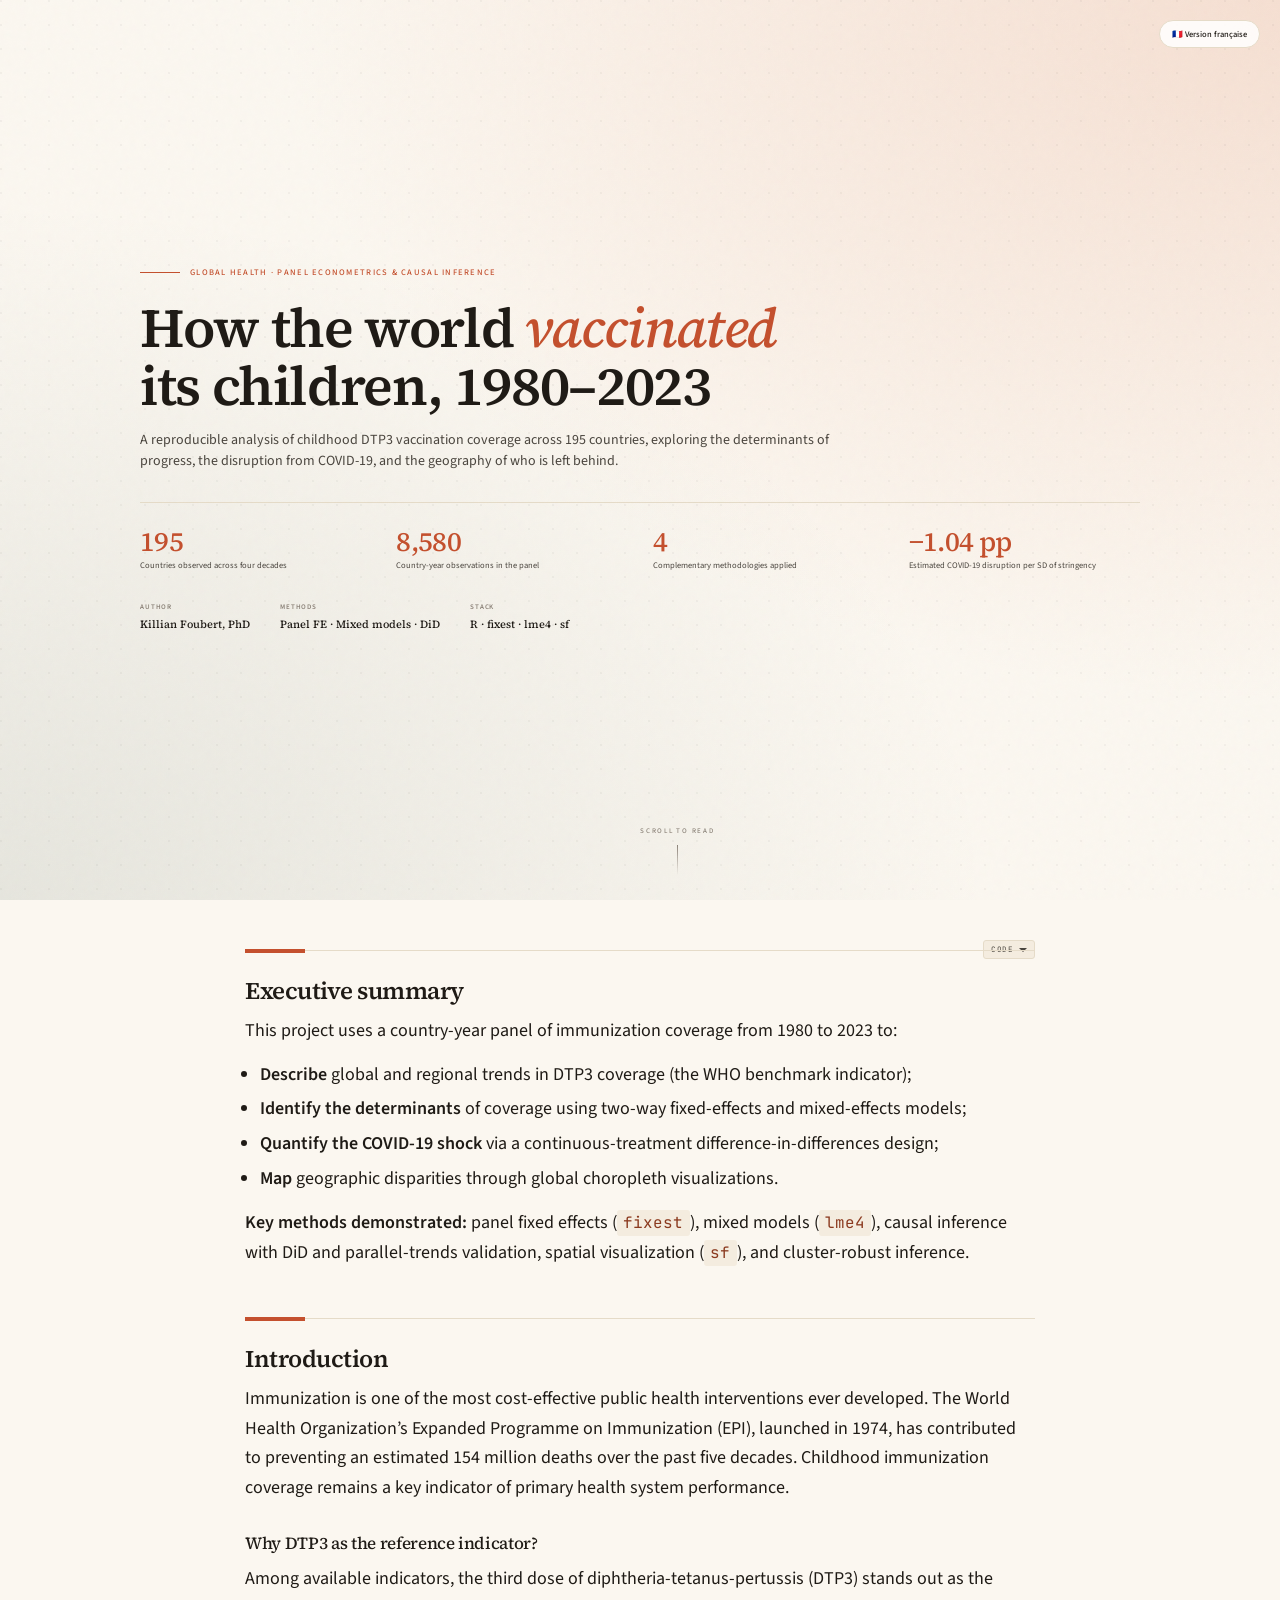
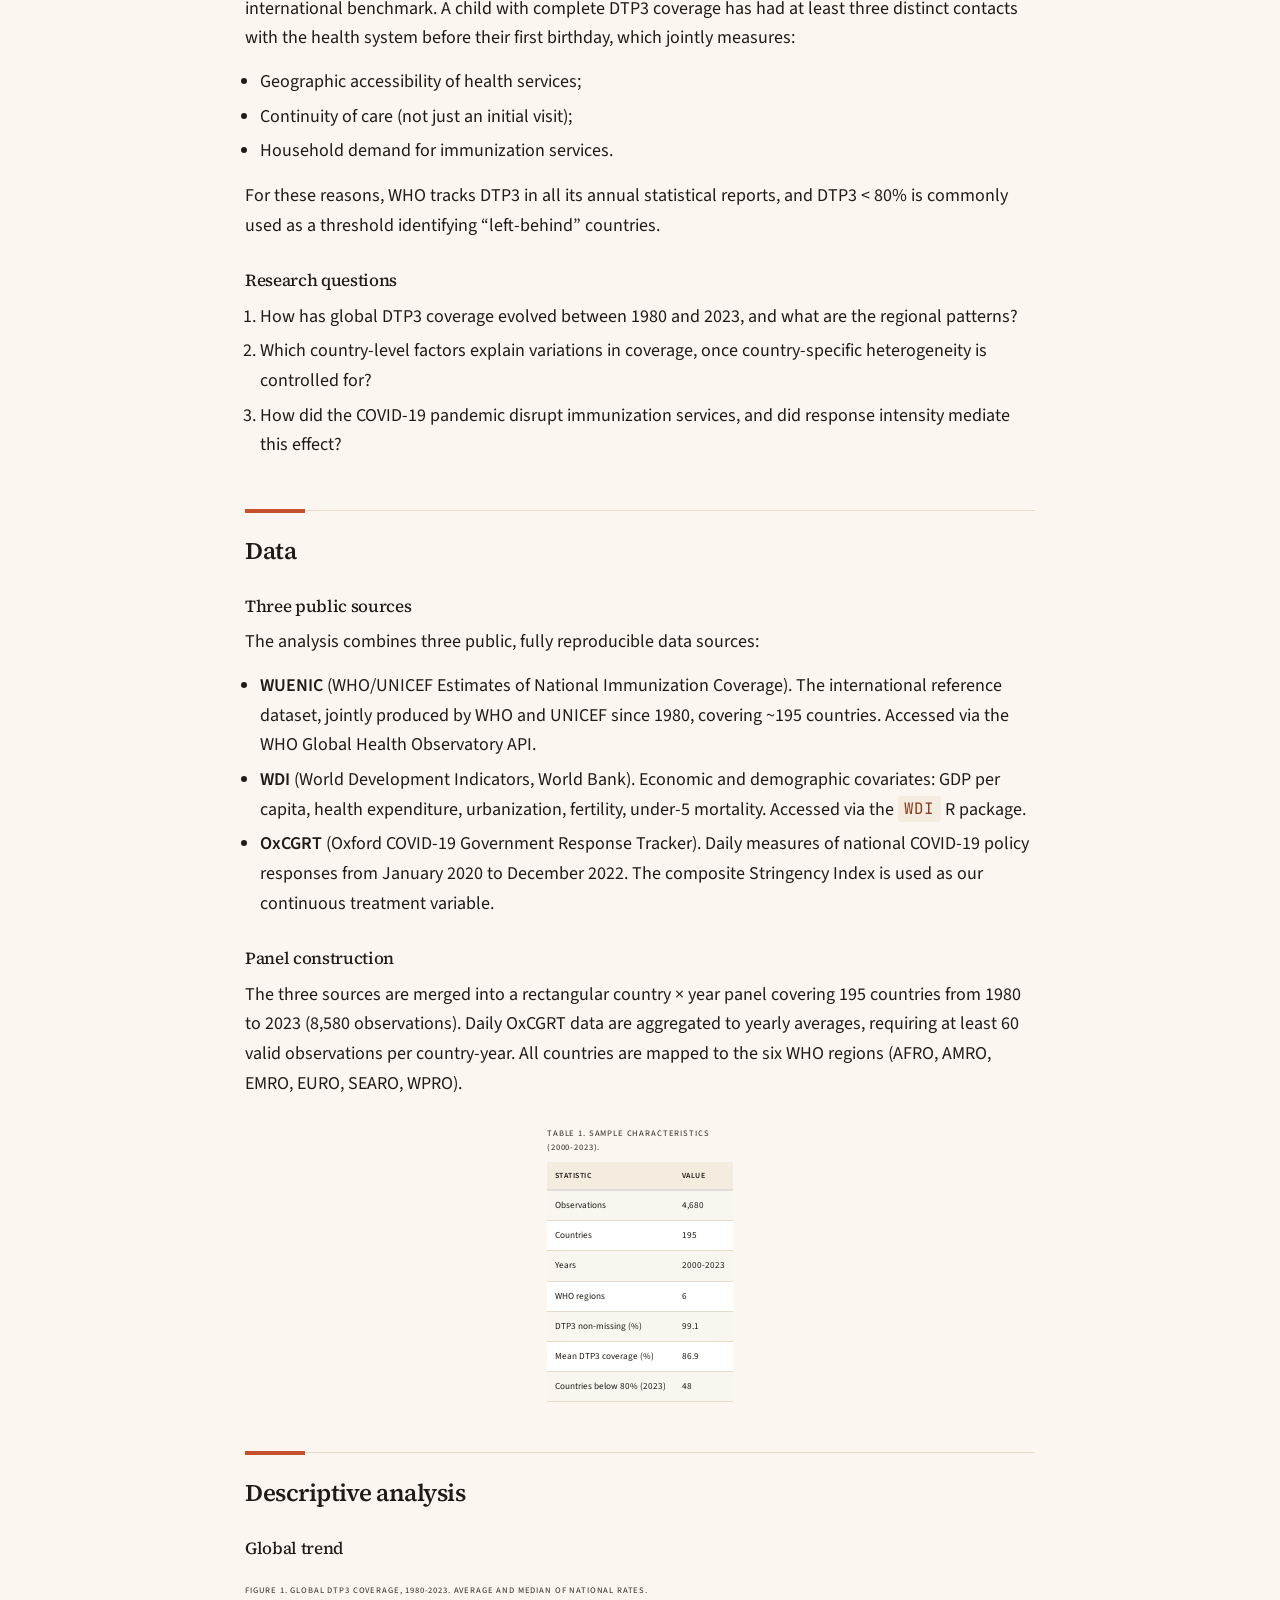
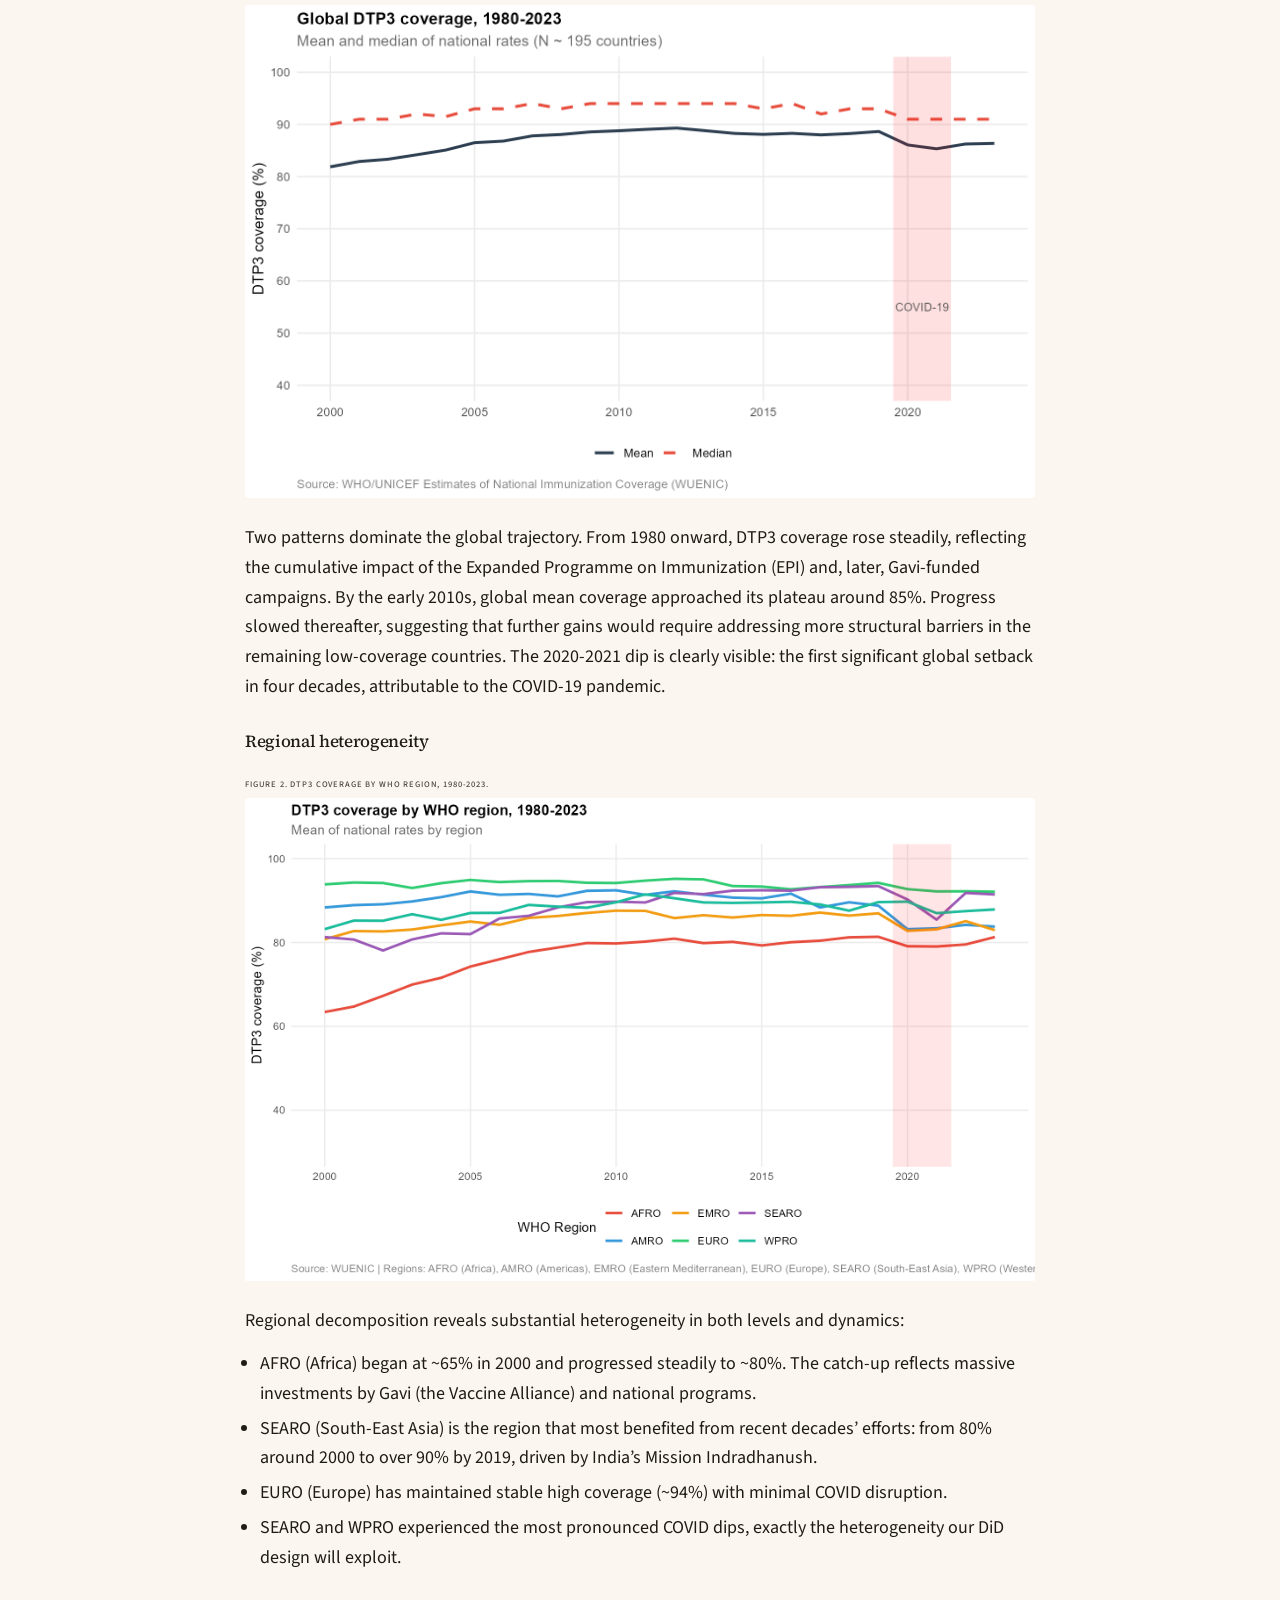
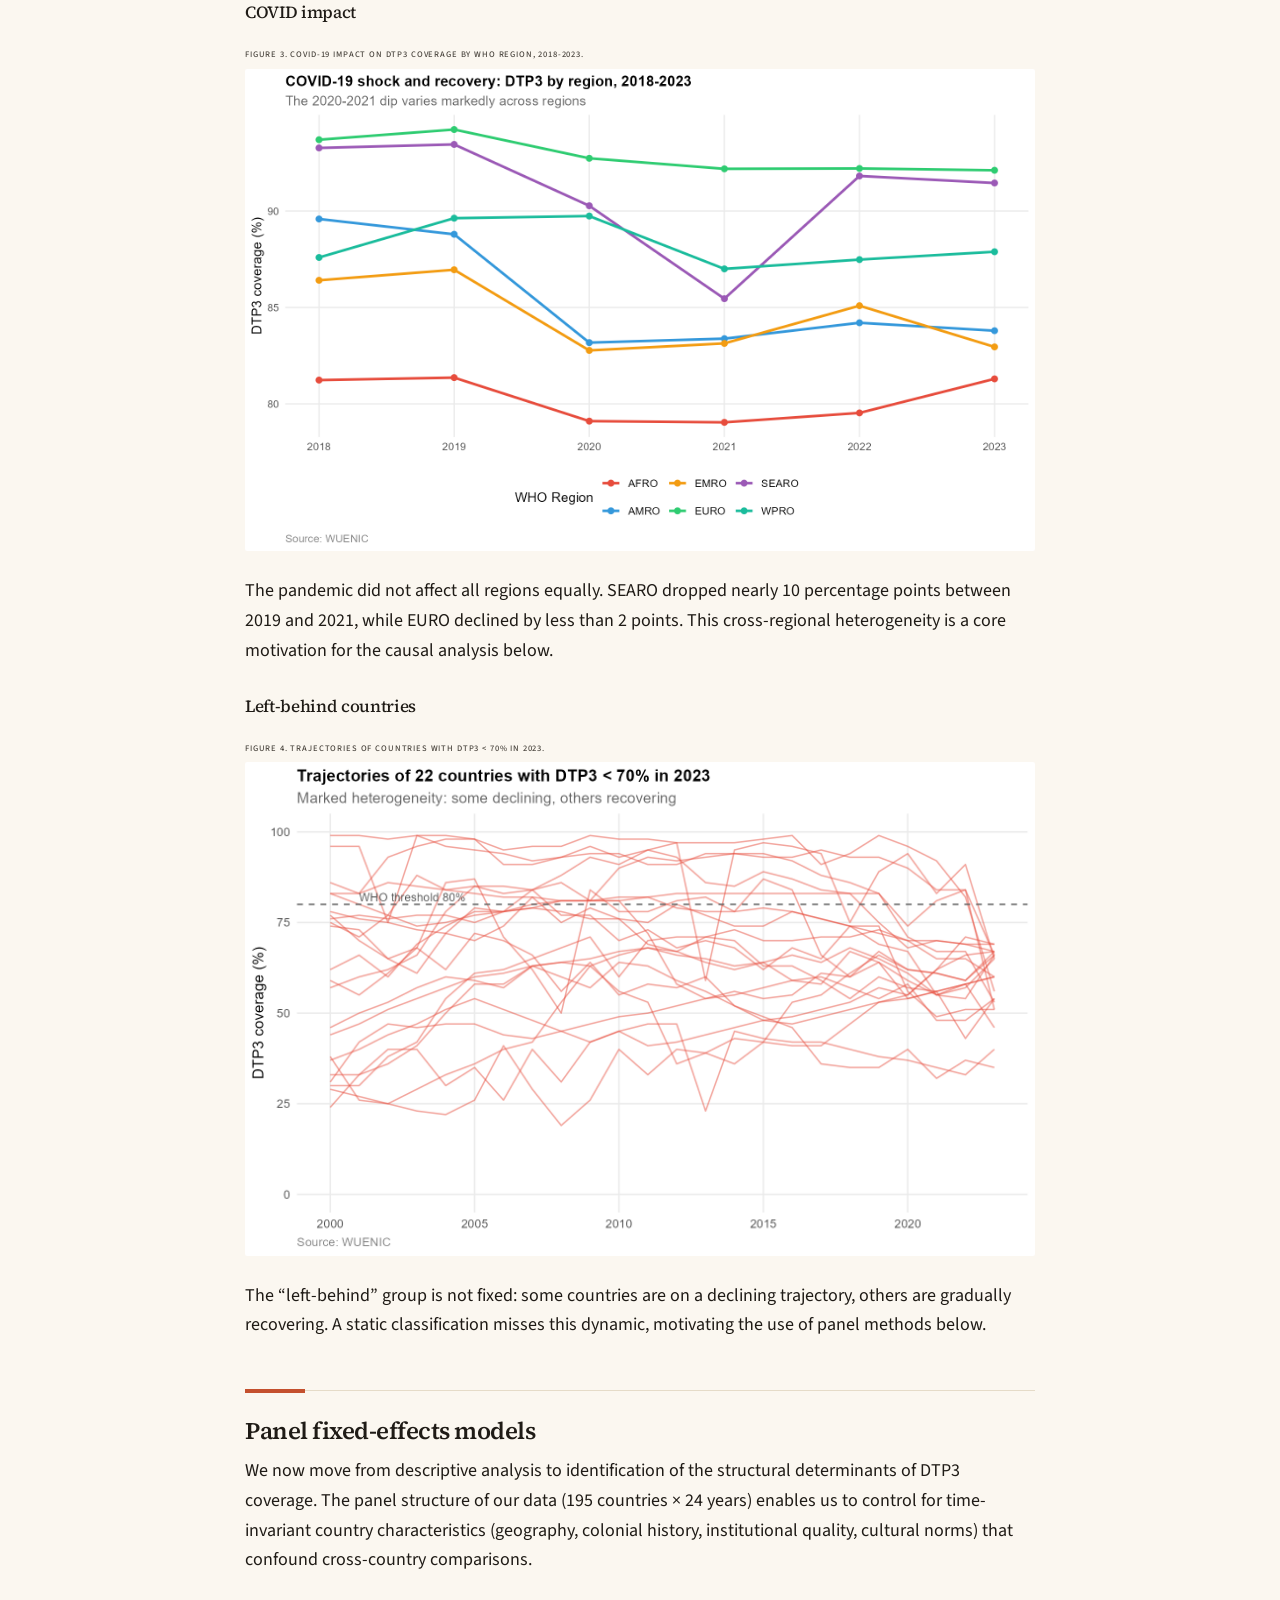
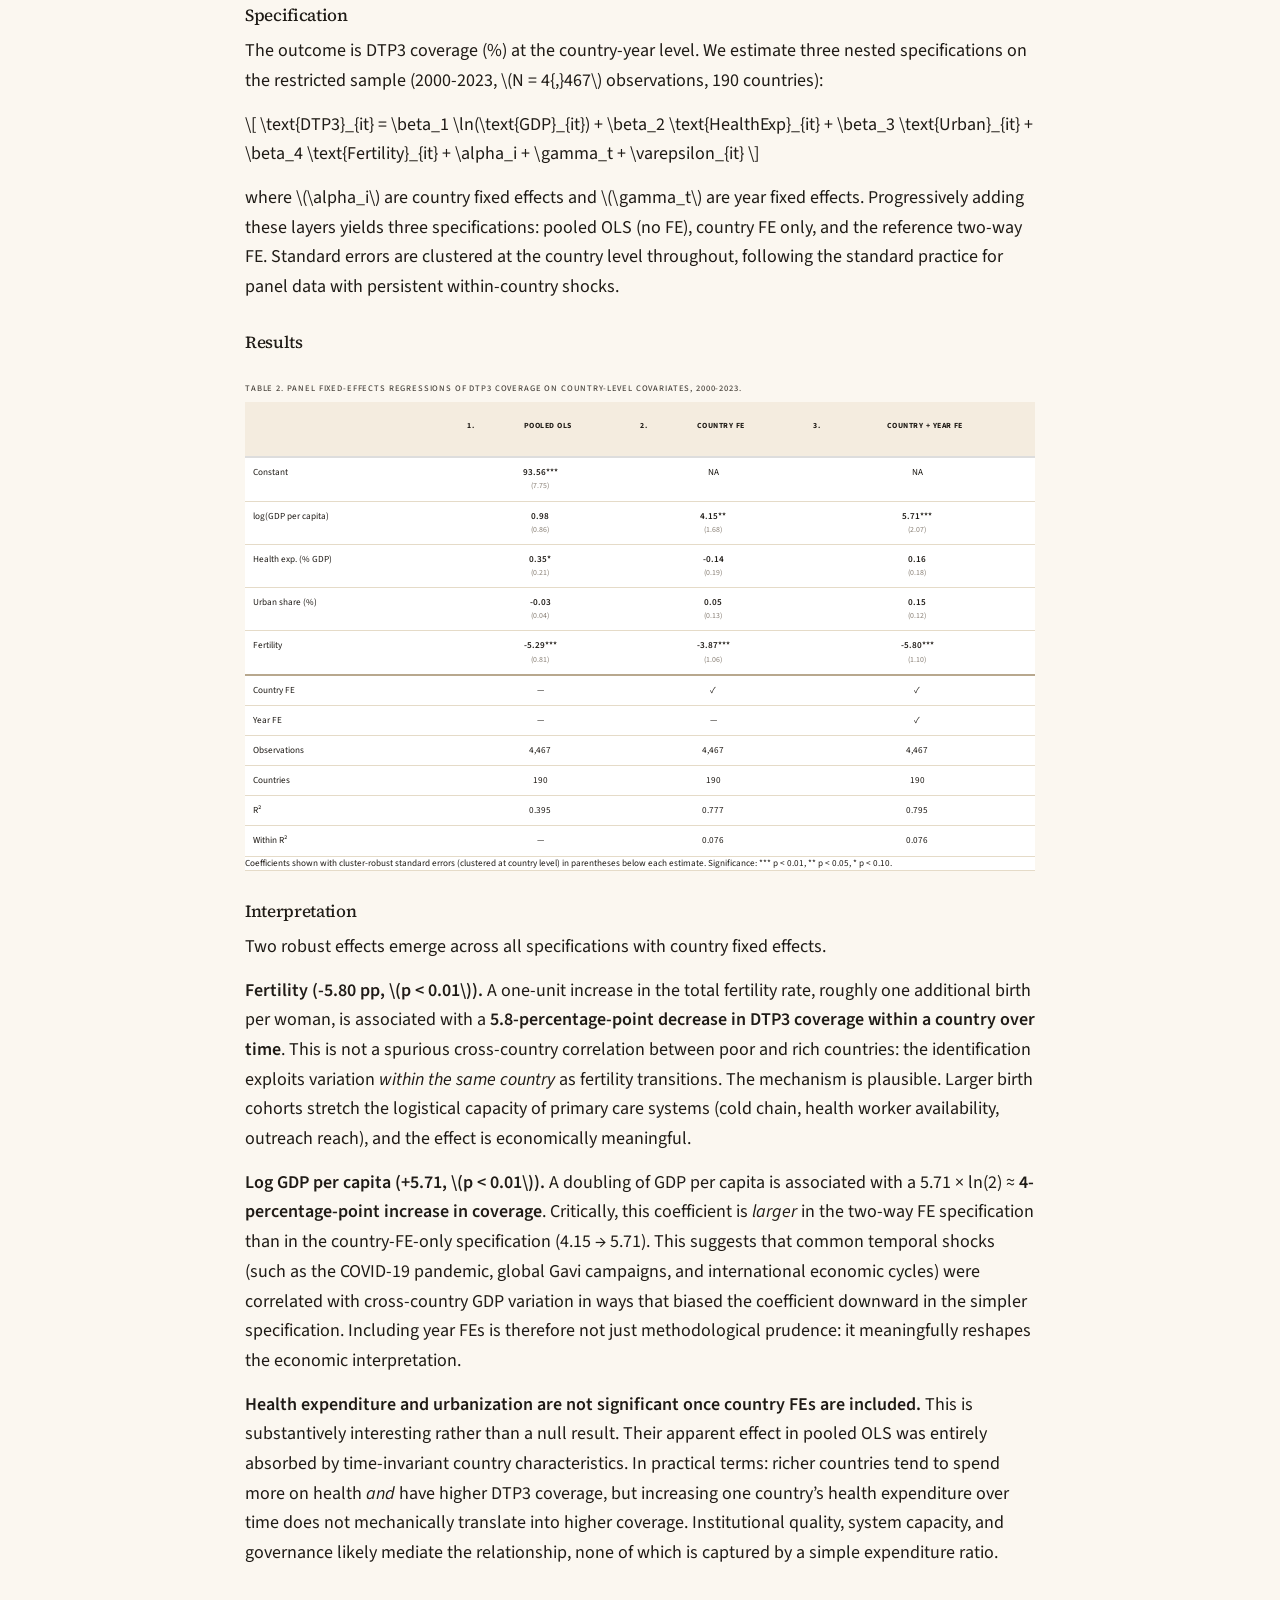
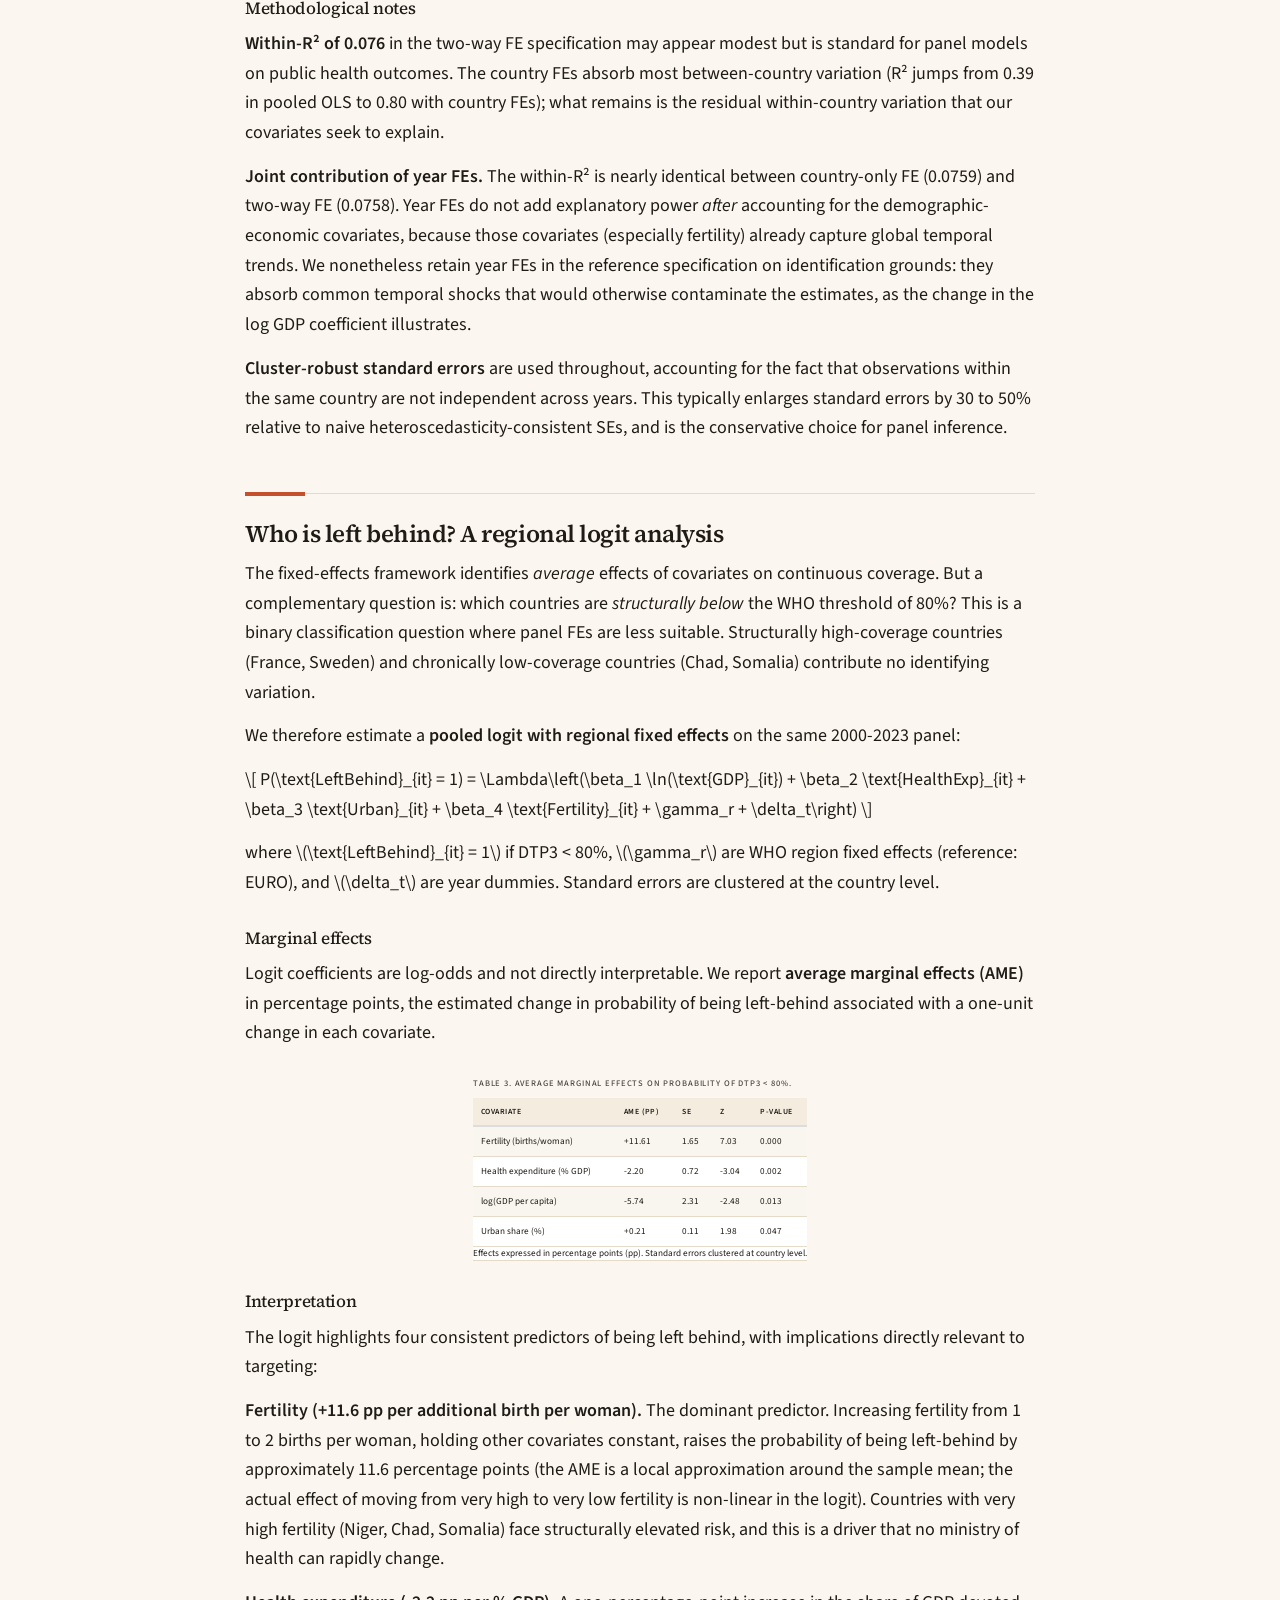
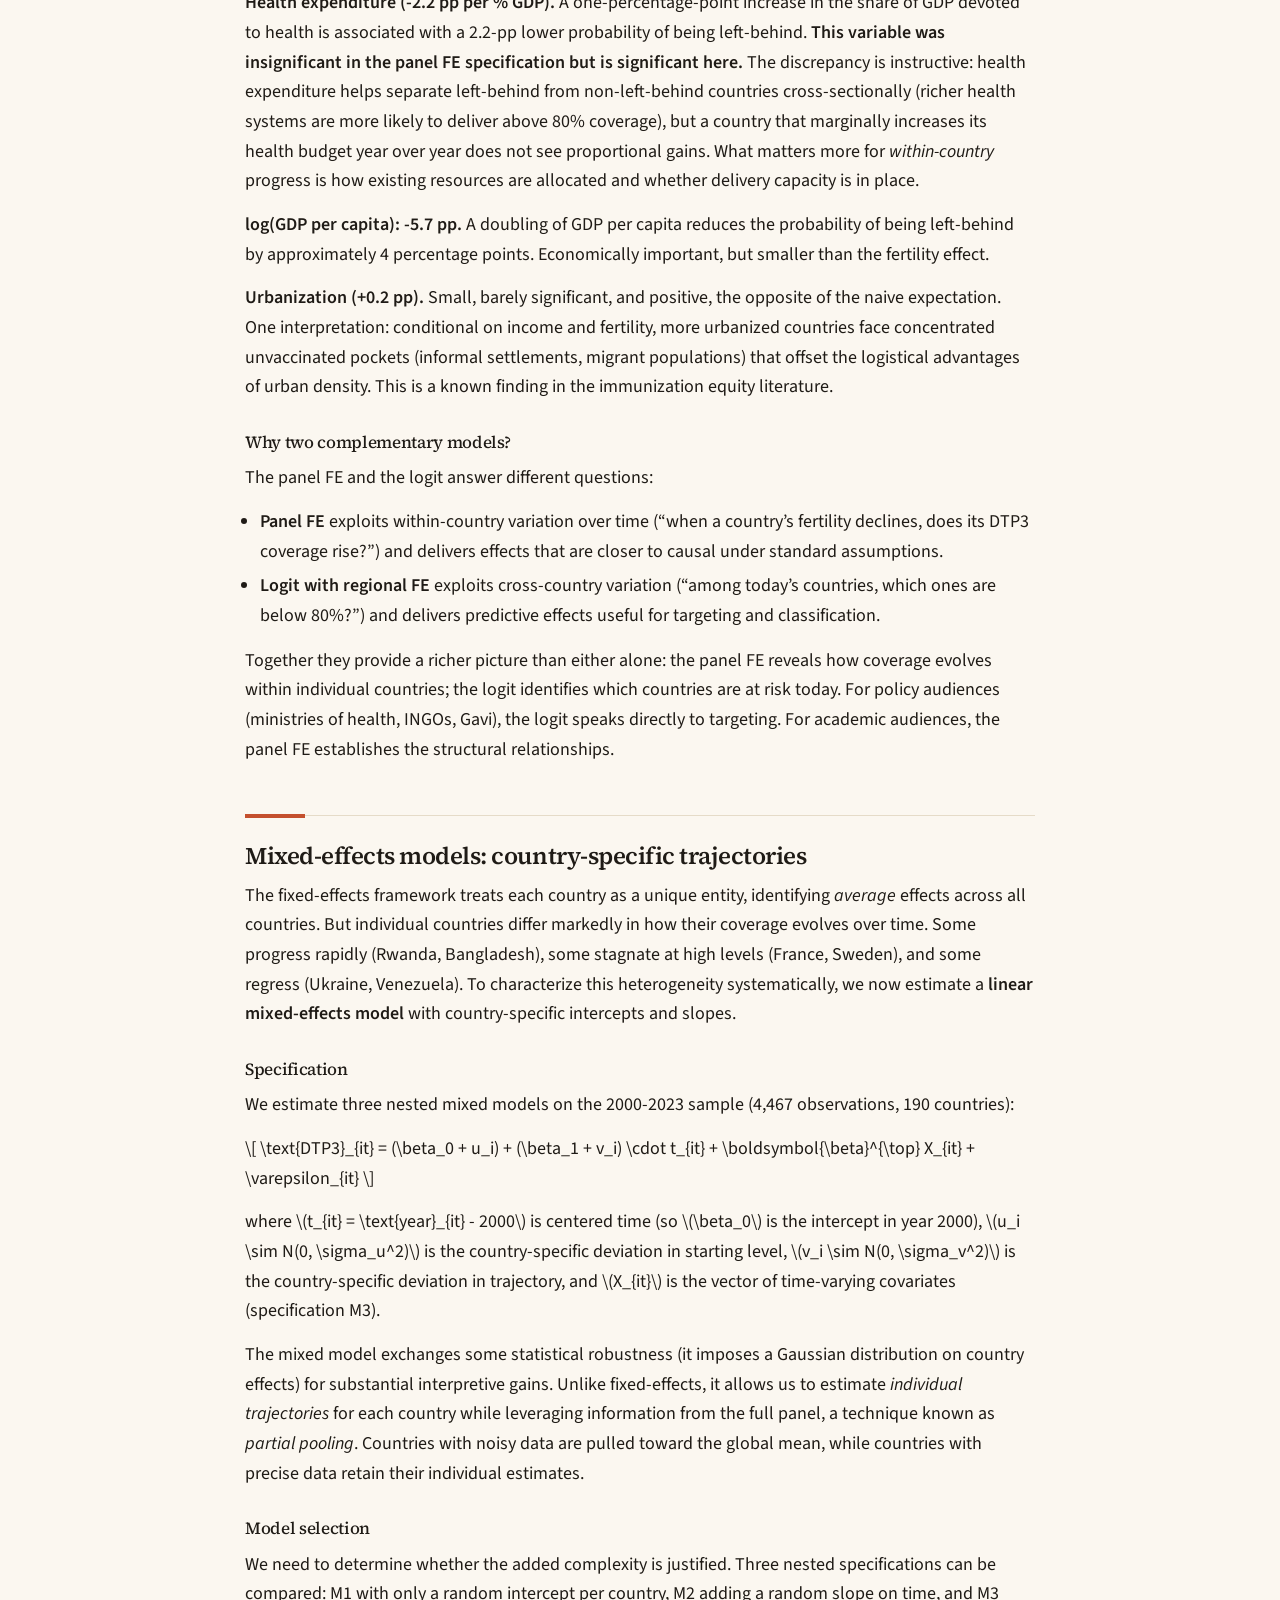
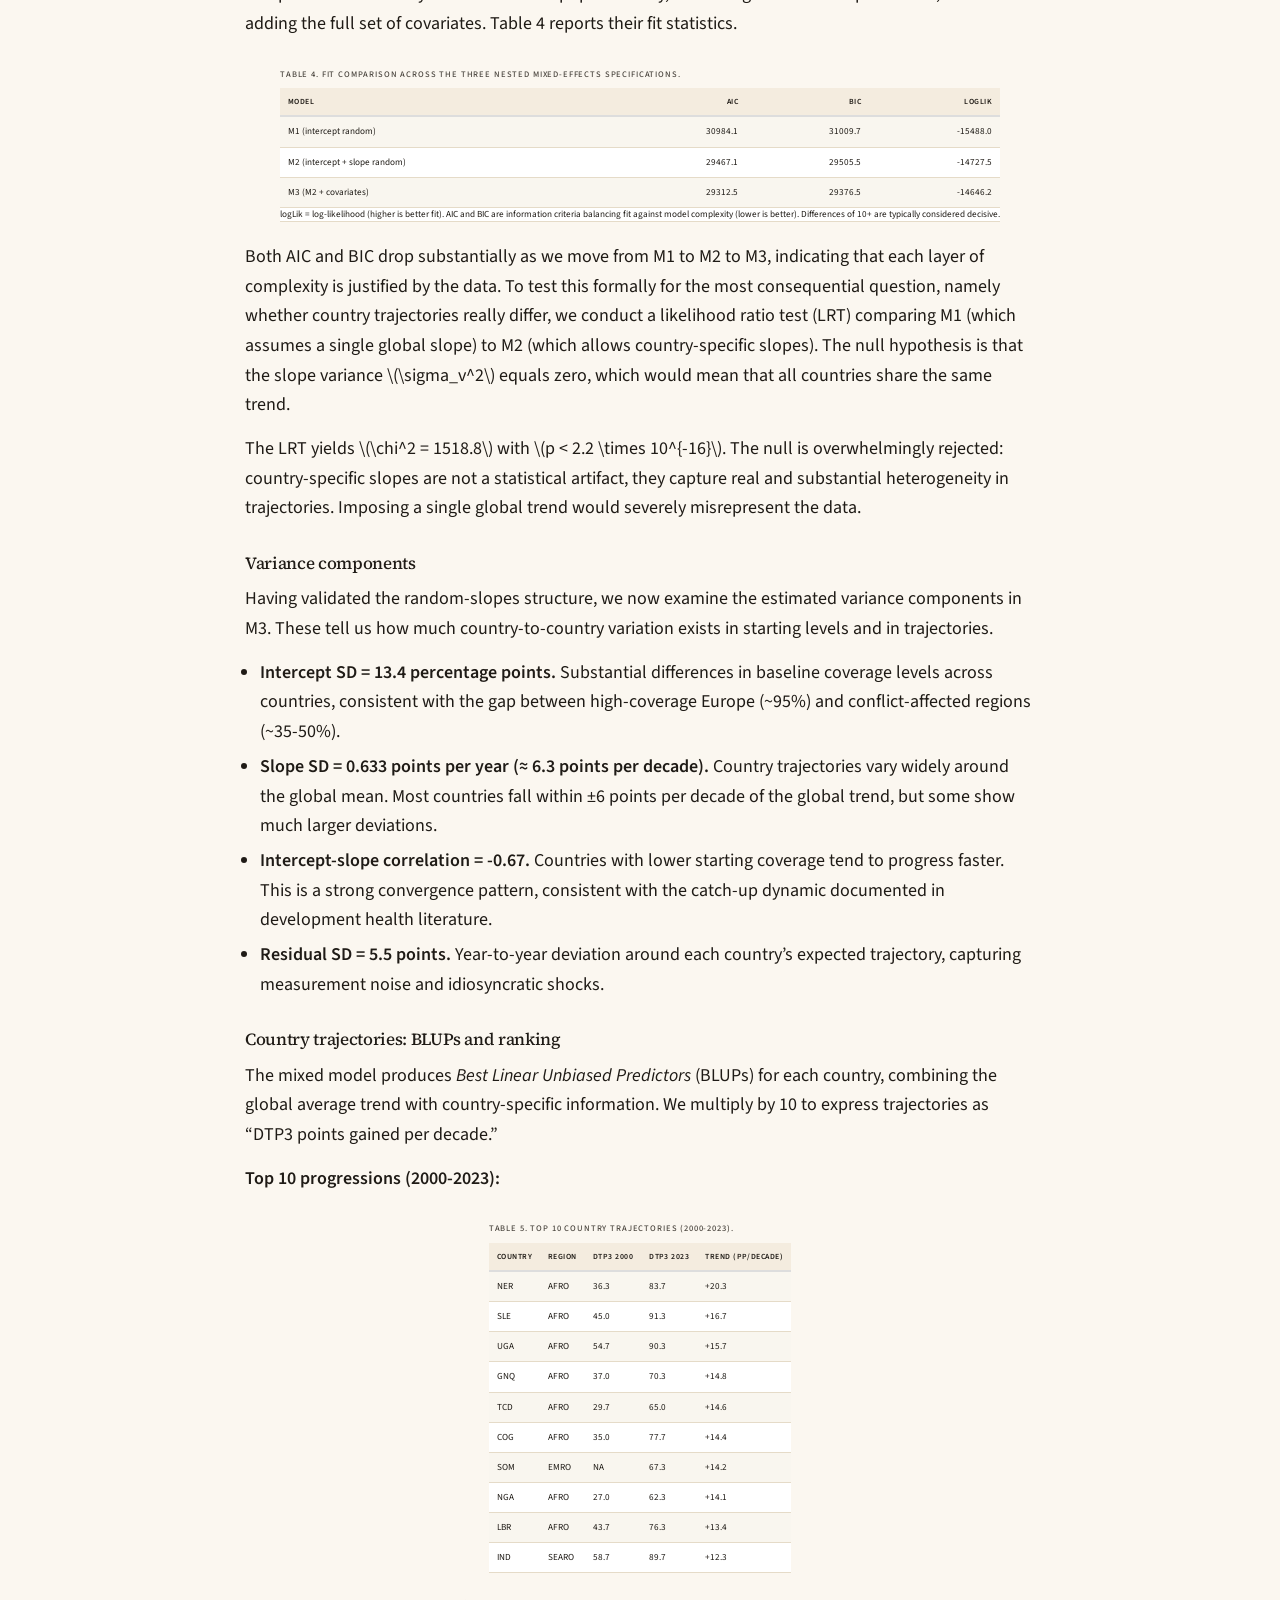
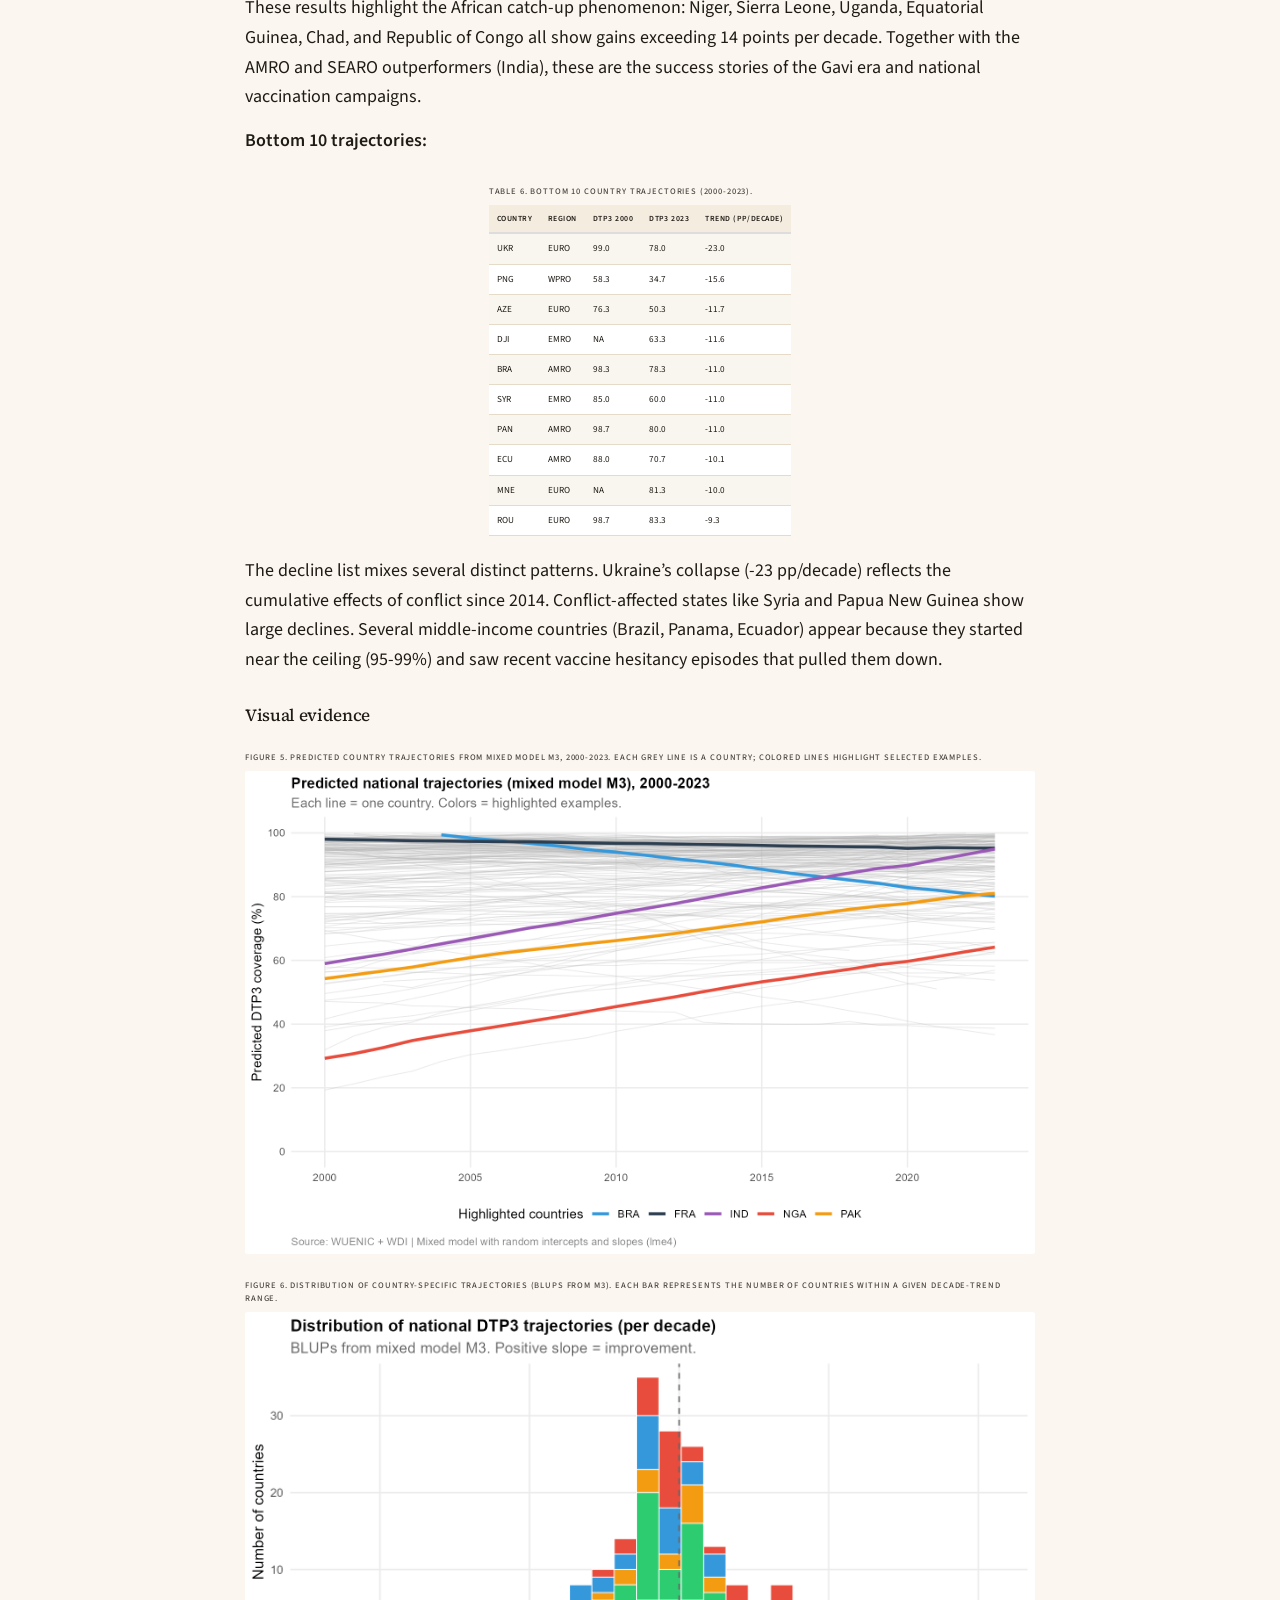
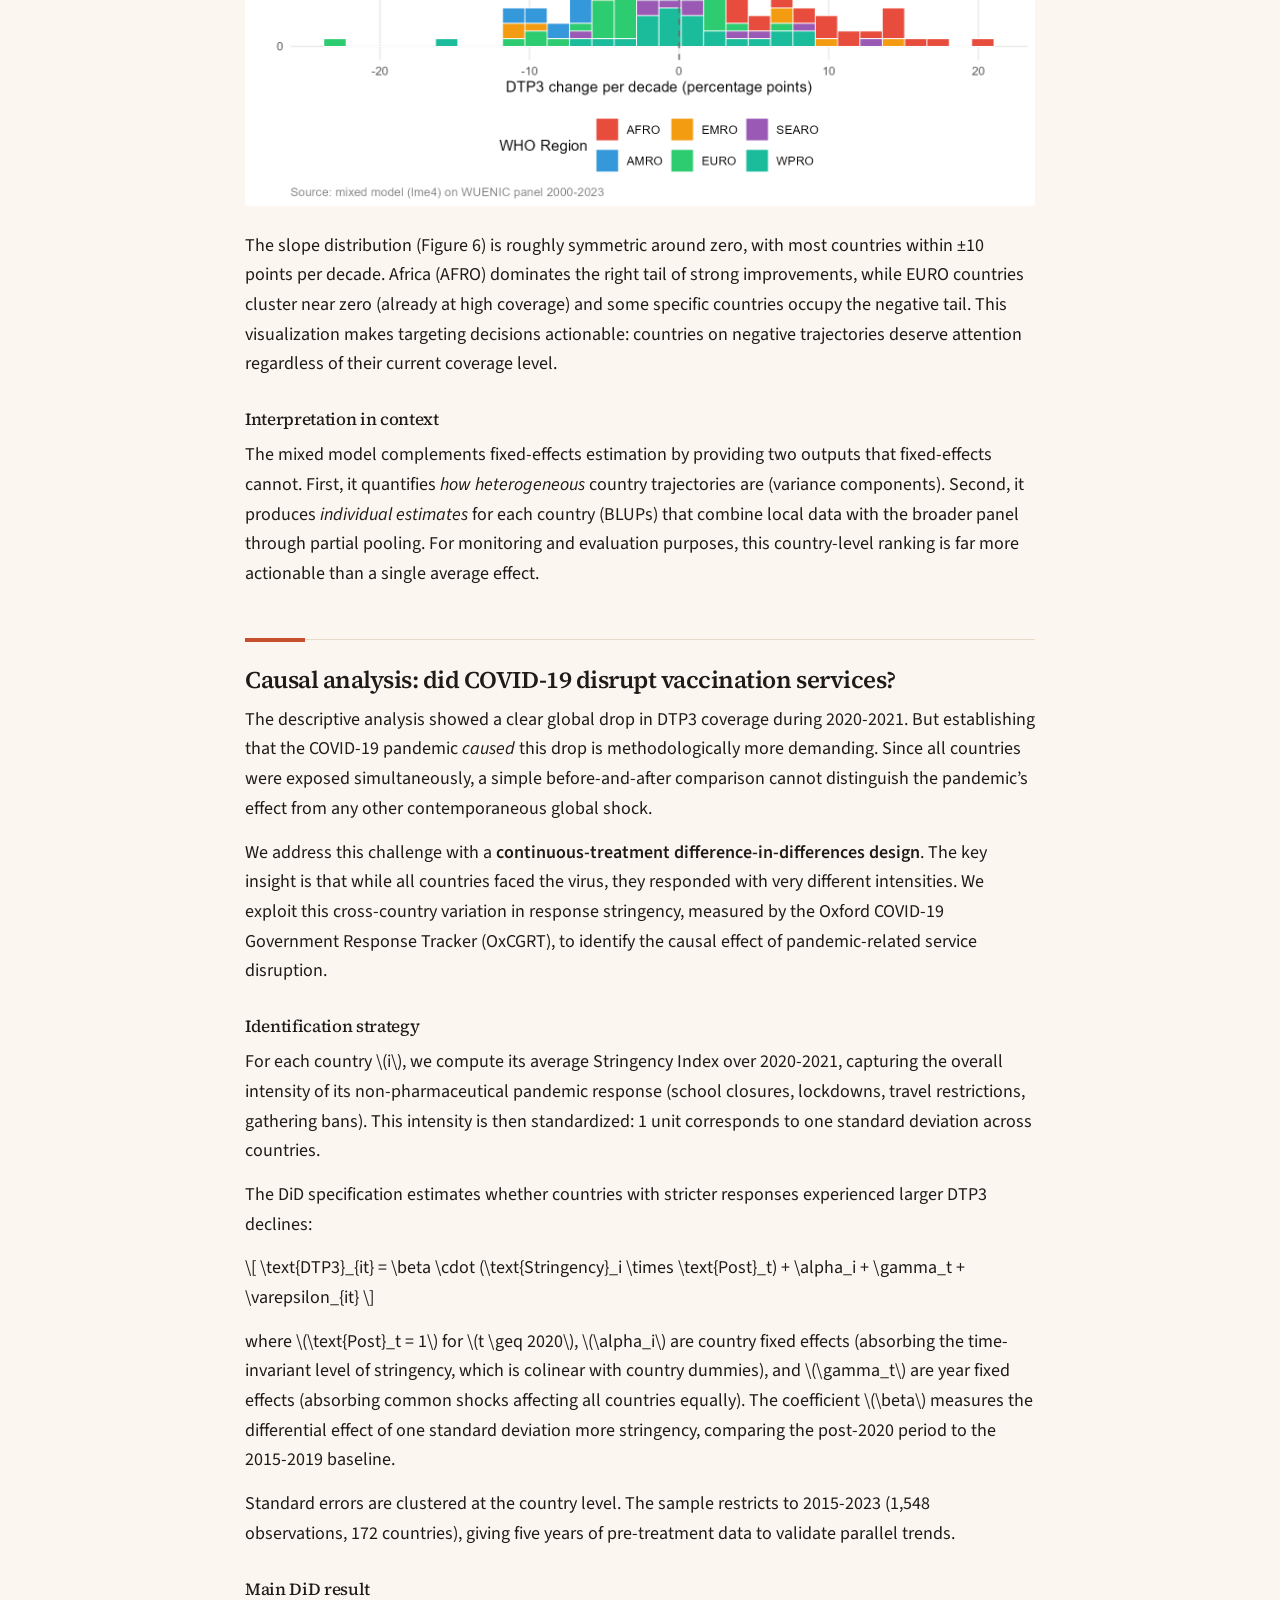
==== docs/index.html @ ca7f4f92 "Add compiled HTML reports" ====
<!DOCTYPE html>

<html>

<head>

<meta charset="utf-8" />
<meta name="generator" content="pandoc" />
<meta http-equiv="X-UA-Compatible" content="IE=EDGE" />


<meta name="author" content="Killian Foubert, PhD" />


<title>Global Childhood Vaccination Coverage, 1980-2023</title>

<script>// Pandoc 2.9 adds attributes on both header and div. We remove the former (to
// be compatible with the behavior of Pandoc < 2.8).
document.addEventListener('DOMContentLoaded', function(e) {
  var hs = document.querySelectorAll("div.section[class*='level'] > :first-child");
  var i, h, a;
  for (i = 0; i < hs.length; i++) {
    h = hs[i];
    if (!/^h[1-6]$/i.test(h.tagName)) continue;  // it should be a header h1-h6
    a = h.attributes;
    while (a.length > 0) h.removeAttribute(a[0].name);
  }
});
</script>
<script>/*! jQuery v3.6.0 | (c) OpenJS Foundation and other contributors | jquery.org/license */
!function(e,t){"use strict";"object"==typeof module&&"object"==typeof module.exports?module.exports=e.document?t(e,!0):function(e){if(!e.document)throw new Error("jQuery requires a window with a document");return t(e)}:t(e)}("undefined"!=typeof window?window:this,function(C,e){"use strict";var t=[],r=Object.getPrototypeOf,s=t.slice,g=t.flat?function(e){return t.flat.call(e)}:function(e){return t.concat.apply([],e)},u=t.push,i=t.indexOf,n={},o=n.toString,v=n.hasOwnProperty,a=v.toString,l=a.call(Object),y={},m=function(e){return"function"==typeof e&&"number"!=typeof e.nodeType&&"function"!=typeof e.item},x=function(e){return null!=e&&e===e.window},E=C.document,c={type:!0,src:!0,nonce:!0,noModule:!0};function b(e,t,n){var r,i,o=(n=n||E).createElement("script");if(o.text=e,t)for(r in c)(i=t[r]||t.getAttribute&&t.getAttribute(r))&&o.setAttribute(r,i);n.head.appendChild(o).parentNode.removeChild(o)}function w(e){return null==e?e+"":"object"==typeof e||"function"==typeof e?n[o.call(e)]||"object":typeof e}var f="3.6.0",S=function(e,t){return new S.fn.init(e,t)};function p(e){var t=!!e&&"length"in e&&e.length,n=w(e);return!m(e)&&!x(e)&&("array"===n||0===t||"number"==typeof t&&0<t&&t-1 in e)}S.fn=S.prototype={jquery:f,constructor:S,length:0,toArray:function(){return s.call(this)},get:function(e){return null==e?s.call(this):e<0?this[e+this.length]:this[e]},pushStack:function(e){var t=S.merge(this.constructor(),e);return t.prevObject=this,t},each:function(e){return S.each(this,e)},map:function(n){return this.pushStack(S.map(this,function(e,t){return n.call(e,t,e)}))},slice:function(){return this.pushStack(s.apply(this,arguments))},first:function(){return this.eq(0)},last:function(){return this.eq(-1)},even:function(){return this.pushStack(S.grep(this,function(e,t){return(t+1)%2}))},odd:function(){return this.pushStack(S.grep(this,function(e,t){return t%2}))},eq:function(e){var t=this.length,n=+e+(e<0?t:0);return this.pushStack(0<=n&&n<t?[this[n]]:[])},end:function(){return this.prevObject||this.constructor()},push:u,sort:t.sort,splice:t.splice},S.extend=S.fn.extend=function(){var e,t,n,r,i,o,a=arguments[0]||{},s=1,u=arguments.length,l=!1;for("boolean"==typeof a&&(l=a,a=arguments[s]||{},s++),"object"==typeof a||m(a)||(a={}),s===u&&(a=this,s--);s<u;s++)if(null!=(e=arguments[s]))for(t in e)r=e[t],"__proto__"!==t&&a!==r&&(l&&r&&(S.isPlainObject(r)||(i=Array.isArray(r)))?(n=a[t],o=i&&!Array.isArray(n)?[]:i||S.isPlainObject(n)?n:{},i=!1,a[t]=S.extend(l,o,r)):void 0!==r&&(a[t]=r));return a},S.extend({expando:"jQuery"+(f+Math.random()).replace(/\D/g,""),isReady:!0,error:function(e){throw new Error(e)},noop:function(){},isPlainObject:function(e){var t,n;return!(!e||"[object Object]"!==o.call(e))&&(!(t=r(e))||"function"==typeof(n=v.call(t,"constructor")&&t.constructor)&&a.call(n)===l)},isEmptyObject:function(e){var t;for(t in e)return!1;return!0},globalEval:function(e,t,n){b(e,{nonce:t&&t.nonce},n)},each:function(e,t){var n,r=0;if(p(e)){for(n=e.length;r<n;r++)if(!1===t.call(e[r],r,e[r]))break}else for(r in e)if(!1===t.call(e[r],r,e[r]))break;return e},makeArray:function(e,t){var n=t||[];return null!=e&&(p(Object(e))?S.merge(n,"string"==typeof e?[e]:e):u.call(n,e)),n},inArray:function(e,t,n){return null==t?-1:i.call(t,e,n)},merge:function(e,t){for(var n=+t.length,r=0,i=e.length;r<n;r++)e[i++]=t[r];return e.length=i,e},grep:function(e,t,n){for(var r=[],i=0,o=e.length,a=!n;i<o;i++)!t(e[i],i)!==a&&r.push(e[i]);return r},map:function(e,t,n){var r,i,o=0,a=[];if(p(e))for(r=e.length;o<r;o++)null!=(i=t(e[o],o,n))&&a.push(i);else for(o in e)null!=(i=t(e[o],o,n))&&a.push(i);return g(a)},guid:1,support:y}),"function"==typeof Symbol&&(S.fn[Symbol.iterator]=t[Symbol.iterator]),S.each("Boolean Number String Function Array Date RegExp Object Error Symbol".split(" "),function(e,t){n["[object "+t+"]"]=t.toLowerCase()});var d=function(n){var e,d,b,o,i,h,f,g,w,u,l,T,C,a,E,v,s,c,y,S="sizzle"+1*new Date,p=n.document,k=0,r=0,m=ue(),x=ue(),A=ue(),N=ue(),j=function(e,t){return e===t&&(l=!0),0},D={}.hasOwnProperty,t=[],q=t.pop,L=t.push,H=t.push,O=t.slice,P=function(e,t){for(var n=0,r=e.length;n<r;n++)if(e[n]===t)return n;return-1},R="checked|selected|async|autofocus|autoplay|controls|defer|disabled|hidden|ismap|loop|multiple|open|readonly|required|scoped",M="[\\x20\\t\\r\\n\\f]",I="(?:\\\\[\\da-fA-F]{1,6}"+M+"?|\\\\[^\\r\\n\\f]|[\\w-]|[^\0-\\x7f])+",W="\\["+M+"*("+I+")(?:"+M+"*([*^$|!~]?=)"+M+"*(?:'((?:\\\\.|[^\\\\'])*)'|\"((?:\\\\.|[^\\\\\"])*)\"|("+I+"))|)"+M+"*\\]",F=":("+I+")(?:\\((('((?:\\\\.|[^\\\\'])*)'|\"((?:\\\\.|[^\\\\\"])*)\")|((?:\\\\.|[^\\\\()[\\]]|"+W+")*)|.*)\\)|)",B=new RegExp(M+"+","g"),$=new RegExp("^"+M+"+|((?:^|[^\\\\])(?:\\\\.)*)"+M+"+$","g"),_=new RegExp("^"+M+"*,"+M+"*"),z=new RegExp("^"+M+"*([>+~]|"+M+")"+M+"*"),U=new RegExp(M+"|>"),X=new RegExp(F),V=new RegExp("^"+I+"$"),G={ID:new RegExp("^#("+I+")"),CLASS:new RegExp("^\\.("+I+")"),TAG:new RegExp("^("+I+"|[*])"),ATTR:new RegExp("^"+W),PSEUDO:new RegExp("^"+F),CHILD:new RegExp("^:(only|first|last|nth|nth-last)-(child|of-type)(?:\\("+M+"*(even|odd|(([+-]|)(\\d*)n|)"+M+"*(?:([+-]|)"+M+"*(\\d+)|))"+M+"*\\)|)","i"),bool:new RegExp("^(?:"+R+")$","i"),needsContext:new RegExp("^"+M+"*[>+~]|:(even|odd|eq|gt|lt|nth|first|last)(?:\\("+M+"*((?:-\\d)?\\d*)"+M+"*\\)|)(?=[^-]|$)","i")},Y=/HTML$/i,Q=/^(?:input|select|textarea|button)$/i,J=/^h\d$/i,K=/^[^{]+\{\s*\[native \w/,Z=/^(?:#([\w-]+)|(\w+)|\.([\w-]+))$/,ee=/[+~]/,te=new RegExp("\\\\[\\da-fA-F]{1,6}"+M+"?|\\\\([^\\r\\n\\f])","g"),ne=function(e,t){var n="0x"+e.slice(1)-65536;return t||(n<0?String.fromCharCode(n+65536):String.fromCharCode(n>>10|55296,1023&n|56320))},re=/([\0-\x1f\x7f]|^-?\d)|^-$|[^\0-\x1f\x7f-\uFFFF\w-]/g,ie=function(e,t){return t?"\0"===e?"\ufffd":e.slice(0,-1)+"\\"+e.charCodeAt(e.length-1).toString(16)+" ":"\\"+e},oe=function(){T()},ae=be(function(e){return!0===e.disabled&&"fieldset"===e.nodeName.toLowerCase()},{dir:"parentNode",next:"legend"});try{H.apply(t=O.call(p.childNodes),p.childNodes),t[p.childNodes.length].nodeType}catch(e){H={apply:t.length?function(e,t){L.apply(e,O.call(t))}:function(e,t){var n=e.length,r=0;while(e[n++]=t[r++]);e.length=n-1}}}function se(t,e,n,r){var i,o,a,s,u,l,c,f=e&&e.ownerDocument,p=e?e.nodeType:9;if(n=n||[],"string"!=typeof t||!t||1!==p&&9!==p&&11!==p)return n;if(!r&&(T(e),e=e||C,E)){if(11!==p&&(u=Z.exec(t)))if(i=u[1]){if(9===p){if(!(a=e.getElementById(i)))return n;if(a.id===i)return n.push(a),n}else if(f&&(a=f.getElementById(i))&&y(e,a)&&a.id===i)return n.push(a),n}else{if(u[2])return H.apply(n,e.getElementsByTagName(t)),n;if((i=u[3])&&d.getElementsByClassName&&e.getElementsByClassName)return H.apply(n,e.getElementsByClassName(i)),n}if(d.qsa&&!N[t+" "]&&(!v||!v.test(t))&&(1!==p||"object"!==e.nodeName.toLowerCase())){if(c=t,f=e,1===p&&(U.test(t)||z.test(t))){(f=ee.test(t)&&ye(e.parentNode)||e)===e&&d.scope||((s=e.getAttribute("id"))?s=s.replace(re,ie):e.setAttribute("id",s=S)),o=(l=h(t)).length;while(o--)l[o]=(s?"#"+s:":scope")+" "+xe(l[o]);c=l.join(",")}try{return H.apply(n,f.querySelectorAll(c)),n}catch(e){N(t,!0)}finally{s===S&&e.removeAttribute("id")}}}return g(t.replace($,"$1"),e,n,r)}function ue(){var r=[];return function e(t,n){return r.push(t+" ")>b.cacheLength&&delete e[r.shift()],e[t+" "]=n}}function le(e){return e[S]=!0,e}function ce(e){var t=C.createElement("fieldset");try{return!!e(t)}catch(e){return!1}finally{t.parentNode&&t.parentNode.removeChild(t),t=null}}function fe(e,t){var n=e.split("|"),r=n.length;while(r--)b.attrHandle[n[r]]=t}function pe(e,t){var n=t&&e,r=n&&1===e.nodeType&&1===t.nodeType&&e.sourceIndex-t.sourceIndex;if(r)return r;if(n)while(n=n.nextSibling)if(n===t)return-1;return e?1:-1}function de(t){return function(e){return"input"===e.nodeName.toLowerCase()&&e.type===t}}function he(n){return function(e){var t=e.nodeName.toLowerCase();return("input"===t||"button"===t)&&e.type===n}}function ge(t){return function(e){return"form"in e?e.parentNode&&!1===e.disabled?"label"in e?"label"in e.parentNode?e.parentNode.disabled===t:e.disabled===t:e.isDisabled===t||e.isDisabled!==!t&&ae(e)===t:e.disabled===t:"label"in e&&e.disabled===t}}function ve(a){return le(function(o){return o=+o,le(function(e,t){var n,r=a([],e.length,o),i=r.length;while(i--)e[n=r[i]]&&(e[n]=!(t[n]=e[n]))})})}function ye(e){return e&&"undefined"!=typeof e.getElementsByTagName&&e}for(e in d=se.support={},i=se.isXML=function(e){var t=e&&e.namespaceURI,n=e&&(e.ownerDocument||e).documentElement;return!Y.test(t||n&&n.nodeName||"HTML")},T=se.setDocument=function(e){var t,n,r=e?e.ownerDocument||e:p;return r!=C&&9===r.nodeType&&r.documentElement&&(a=(C=r).documentElement,E=!i(C),p!=C&&(n=C.defaultView)&&n.top!==n&&(n.addEventListener?n.addEventListener("unload",oe,!1):n.attachEvent&&n.attachEvent("onunload",oe)),d.scope=ce(function(e){return a.appendChild(e).appendChild(C.createElement("div")),"undefined"!=typeof e.querySelectorAll&&!e.querySelectorAll(":scope fieldset div").length}),d.attributes=ce(function(e){return e.className="i",!e.getAttribute("className")}),d.getElementsByTagName=ce(function(e){return e.appendChild(C.createComment("")),!e.getElementsByTagName("*").length}),d.getElementsByClassName=K.test(C.getElementsByClassName),d.getById=ce(function(e){return a.appendChild(e).id=S,!C.getElementsByName||!C.getElementsByName(S).length}),d.getById?(b.filter.ID=function(e){var t=e.replace(te,ne);return function(e){return e.getAttribute("id")===t}},b.find.ID=function(e,t){if("undefined"!=typeof t.getElementById&&E){var n=t.getElementById(e);return n?[n]:[]}}):(b.filter.ID=function(e){var n=e.replace(te,ne);return function(e){var t="undefined"!=typeof e.getAttributeNode&&e.getAttributeNode("id");return t&&t.value===n}},b.find.ID=function(e,t){if("undefined"!=typeof t.getElementById&&E){var n,r,i,o=t.getElementById(e);if(o){if((n=o.getAttributeNode("id"))&&n.value===e)return[o];i=t.getElementsByName(e),r=0;while(o=i[r++])if((n=o.getAttributeNode("id"))&&n.value===e)return[o]}return[]}}),b.find.TAG=d.getElementsByTagName?function(e,t){return"undefined"!=typeof t.getElementsByTagName?t.getElementsByTagName(e):d.qsa?t.querySelectorAll(e):void 0}:function(e,t){var n,r=[],i=0,o=t.getElementsByTagName(e);if("*"===e){while(n=o[i++])1===n.nodeType&&r.push(n);return r}return o},b.find.CLASS=d.getElementsByClassName&&function(e,t){if("undefined"!=typeof t.getElementsByClassName&&E)return t.getElementsByClassName(e)},s=[],v=[],(d.qsa=K.test(C.querySelectorAll))&&(ce(function(e){var t;a.appendChild(e).innerHTML="<a id='"+S+"'></a><select id='"+S+"-\r\\' msallowcapture=''><option selected=''></option></select>",e.querySelectorAll("[msallowcapture^='']").length&&v.push("[*^$]="+M+"*(?:''|\"\")"),e.querySelectorAll("[selected]").length||v.push("\\["+M+"*(?:value|"+R+")"),e.querySelectorAll("[id~="+S+"-]").length||v.push("~="),(t=C.createElement("input")).setAttribute("name",""),e.appendChild(t),e.querySelectorAll("[name='']").length||v.push("\\["+M+"*name"+M+"*="+M+"*(?:''|\"\")"),e.querySelectorAll(":checked").length||v.push(":checked"),e.querySelectorAll("a#"+S+"+*").length||v.push(".#.+[+~]"),e.querySelectorAll("\\\f"),v.push("[\\r\\n\\f]")}),ce(function(e){e.innerHTML="<a href='' disabled='disabled'></a><select disabled='disabled'><option/></select>";var t=C.createElement("input");t.setAttribute("type","hidden"),e.appendChild(t).setAttribute("name","D"),e.querySelectorAll("[name=d]").length&&v.push("name"+M+"*[*^$|!~]?="),2!==e.querySelectorAll(":enabled").length&&v.push(":enabled",":disabled"),a.appendChild(e).disabled=!0,2!==e.querySelectorAll(":disabled").length&&v.push(":enabled",":disabled"),e.querySelectorAll("*,:x"),v.push(",.*:")})),(d.matchesSelector=K.test(c=a.matches||a.webkitMatchesSelector||a.mozMatchesSelector||a.oMatchesSelector||a.msMatchesSelector))&&ce(function(e){d.disconnectedMatch=c.call(e,"*"),c.call(e,"[s!='']:x"),s.push("!=",F)}),v=v.length&&new RegExp(v.join("|")),s=s.length&&new RegExp(s.join("|")),t=K.test(a.compareDocumentPosition),y=t||K.test(a.contains)?function(e,t){var n=9===e.nodeType?e.documentElement:e,r=t&&t.parentNode;return e===r||!(!r||1!==r.nodeType||!(n.contains?n.contains(r):e.compareDocumentPosition&&16&e.compareDocumentPosition(r)))}:function(e,t){if(t)while(t=t.parentNode)if(t===e)return!0;return!1},j=t?function(e,t){if(e===t)return l=!0,0;var n=!e.compareDocumentPosition-!t.compareDocumentPosition;return n||(1&(n=(e.ownerDocument||e)==(t.ownerDocument||t)?e.compareDocumentPosition(t):1)||!d.sortDetached&&t.compareDocumentPosition(e)===n?e==C||e.ownerDocument==p&&y(p,e)?-1:t==C||t.ownerDocument==p&&y(p,t)?1:u?P(u,e)-P(u,t):0:4&n?-1:1)}:function(e,t){if(e===t)return l=!0,0;var n,r=0,i=e.parentNode,o=t.parentNode,a=[e],s=[t];if(!i||!o)return e==C?-1:t==C?1:i?-1:o?1:u?P(u,e)-P(u,t):0;if(i===o)return pe(e,t);n=e;while(n=n.parentNode)a.unshift(n);n=t;while(n=n.parentNode)s.unshift(n);while(a[r]===s[r])r++;return r?pe(a[r],s[r]):a[r]==p?-1:s[r]==p?1:0}),C},se.matches=function(e,t){return se(e,null,null,t)},se.matchesSelector=function(e,t){if(T(e),d.matchesSelector&&E&&!N[t+" "]&&(!s||!s.test(t))&&(!v||!v.test(t)))try{var n=c.call(e,t);if(n||d.disconnectedMatch||e.document&&11!==e.document.nodeType)return n}catch(e){N(t,!0)}return 0<se(t,C,null,[e]).length},se.contains=function(e,t){return(e.ownerDocument||e)!=C&&T(e),y(e,t)},se.attr=function(e,t){(e.ownerDocument||e)!=C&&T(e);var n=b.attrHandle[t.toLowerCase()],r=n&&D.call(b.attrHandle,t.toLowerCase())?n(e,t,!E):void 0;return void 0!==r?r:d.attributes||!E?e.getAttribute(t):(r=e.getAttributeNode(t))&&r.specified?r.value:null},se.escape=function(e){return(e+"").replace(re,ie)},se.error=function(e){throw new Error("Syntax error, unrecognized expression: "+e)},se.uniqueSort=function(e){var t,n=[],r=0,i=0;if(l=!d.detectDuplicates,u=!d.sortStable&&e.slice(0),e.sort(j),l){while(t=e[i++])t===e[i]&&(r=n.push(i));while(r--)e.splice(n[r],1)}return u=null,e},o=se.getText=function(e){var t,n="",r=0,i=e.nodeType;if(i){if(1===i||9===i||11===i){if("string"==typeof e.textContent)return e.textContent;for(e=e.firstChild;e;e=e.nextSibling)n+=o(e)}else if(3===i||4===i)return e.nodeValue}else while(t=e[r++])n+=o(t);return n},(b=se.selectors={cacheLength:50,createPseudo:le,match:G,attrHandle:{},find:{},relative:{">":{dir:"parentNode",first:!0}," ":{dir:"parentNode"},"+":{dir:"previousSibling",first:!0},"~":{dir:"previousSibling"}},preFilter:{ATTR:function(e){return e[1]=e[1].replace(te,ne),e[3]=(e[3]||e[4]||e[5]||"").replace(te,ne),"~="===e[2]&&(e[3]=" "+e[3]+" "),e.slice(0,4)},CHILD:function(e){return e[1]=e[1].toLowerCase(),"nth"===e[1].slice(0,3)?(e[3]||se.error(e[0]),e[4]=+(e[4]?e[5]+(e[6]||1):2*("even"===e[3]||"odd"===e[3])),e[5]=+(e[7]+e[8]||"odd"===e[3])):e[3]&&se.error(e[0]),e},PSEUDO:function(e){var t,n=!e[6]&&e[2];return G.CHILD.test(e[0])?null:(e[3]?e[2]=e[4]||e[5]||"":n&&X.test(n)&&(t=h(n,!0))&&(t=n.indexOf(")",n.length-t)-n.length)&&(e[0]=e[0].slice(0,t),e[2]=n.slice(0,t)),e.slice(0,3))}},filter:{TAG:function(e){var t=e.replace(te,ne).toLowerCase();return"*"===e?function(){return!0}:function(e){return e.nodeName&&e.nodeName.toLowerCase()===t}},CLASS:function(e){var t=m[e+" "];return t||(t=new RegExp("(^|"+M+")"+e+"("+M+"|$)"))&&m(e,function(e){return t.test("string"==typeof e.className&&e.className||"undefined"!=typeof e.getAttribute&&e.getAttribute("class")||"")})},ATTR:function(n,r,i){return function(e){var t=se.attr(e,n);return null==t?"!="===r:!r||(t+="","="===r?t===i:"!="===r?t!==i:"^="===r?i&&0===t.indexOf(i):"*="===r?i&&-1<t.indexOf(i):"$="===r?i&&t.slice(-i.length)===i:"~="===r?-1<(" "+t.replace(B," ")+" ").indexOf(i):"|="===r&&(t===i||t.slice(0,i.length+1)===i+"-"))}},CHILD:function(h,e,t,g,v){var y="nth"!==h.slice(0,3),m="last"!==h.slice(-4),x="of-type"===e;return 1===g&&0===v?function(e){return!!e.parentNode}:function(e,t,n){var r,i,o,a,s,u,l=y!==m?"nextSibling":"previousSibling",c=e.parentNode,f=x&&e.nodeName.toLowerCase(),p=!n&&!x,d=!1;if(c){if(y){while(l){a=e;while(a=a[l])if(x?a.nodeName.toLowerCase()===f:1===a.nodeType)return!1;u=l="only"===h&&!u&&"nextSibling"}return!0}if(u=[m?c.firstChild:c.lastChild],m&&p){d=(s=(r=(i=(o=(a=c)[S]||(a[S]={}))[a.uniqueID]||(o[a.uniqueID]={}))[h]||[])[0]===k&&r[1])&&r[2],a=s&&c.childNodes[s];while(a=++s&&a&&a[l]||(d=s=0)||u.pop())if(1===a.nodeType&&++d&&a===e){i[h]=[k,s,d];break}}else if(p&&(d=s=(r=(i=(o=(a=e)[S]||(a[S]={}))[a.uniqueID]||(o[a.uniqueID]={}))[h]||[])[0]===k&&r[1]),!1===d)while(a=++s&&a&&a[l]||(d=s=0)||u.pop())if((x?a.nodeName.toLowerCase()===f:1===a.nodeType)&&++d&&(p&&((i=(o=a[S]||(a[S]={}))[a.uniqueID]||(o[a.uniqueID]={}))[h]=[k,d]),a===e))break;return(d-=v)===g||d%g==0&&0<=d/g}}},PSEUDO:function(e,o){var t,a=b.pseudos[e]||b.setFilters[e.toLowerCase()]||se.error("unsupported pseudo: "+e);return a[S]?a(o):1<a.length?(t=[e,e,"",o],b.setFilters.hasOwnProperty(e.toLowerCase())?le(function(e,t){var n,r=a(e,o),i=r.length;while(i--)e[n=P(e,r[i])]=!(t[n]=r[i])}):function(e){return a(e,0,t)}):a}},pseudos:{not:le(function(e){var r=[],i=[],s=f(e.replace($,"$1"));return s[S]?le(function(e,t,n,r){var i,o=s(e,null,r,[]),a=e.length;while(a--)(i=o[a])&&(e[a]=!(t[a]=i))}):function(e,t,n){return r[0]=e,s(r,null,n,i),r[0]=null,!i.pop()}}),has:le(function(t){return function(e){return 0<se(t,e).length}}),contains:le(function(t){return t=t.replace(te,ne),function(e){return-1<(e.textContent||o(e)).indexOf(t)}}),lang:le(function(n){return V.test(n||"")||se.error("unsupported lang: "+n),n=n.replace(te,ne).toLowerCase(),function(e){var t;do{if(t=E?e.lang:e.getAttribute("xml:lang")||e.getAttribute("lang"))return(t=t.toLowerCase())===n||0===t.indexOf(n+"-")}while((e=e.parentNode)&&1===e.nodeType);return!1}}),target:function(e){var t=n.location&&n.location.hash;return t&&t.slice(1)===e.id},root:function(e){return e===a},focus:function(e){return e===C.activeElement&&(!C.hasFocus||C.hasFocus())&&!!(e.type||e.href||~e.tabIndex)},enabled:ge(!1),disabled:ge(!0),checked:function(e){var t=e.nodeName.toLowerCase();return"input"===t&&!!e.checked||"option"===t&&!!e.selected},selected:function(e){return e.parentNode&&e.parentNode.selectedIndex,!0===e.selected},empty:function(e){for(e=e.firstChild;e;e=e.nextSibling)if(e.nodeType<6)return!1;return!0},parent:function(e){return!b.pseudos.empty(e)},header:function(e){return J.test(e.nodeName)},input:function(e){return Q.test(e.nodeName)},button:function(e){var t=e.nodeName.toLowerCase();return"input"===t&&"button"===e.type||"button"===t},text:function(e){var t;return"input"===e.nodeName.toLowerCase()&&"text"===e.type&&(null==(t=e.getAttribute("type"))||"text"===t.toLowerCase())},first:ve(function(){return[0]}),last:ve(function(e,t){return[t-1]}),eq:ve(function(e,t,n){return[n<0?n+t:n]}),even:ve(function(e,t){for(var n=0;n<t;n+=2)e.push(n);return e}),odd:ve(function(e,t){for(var n=1;n<t;n+=2)e.push(n);return e}),lt:ve(function(e,t,n){for(var r=n<0?n+t:t<n?t:n;0<=--r;)e.push(r);return e}),gt:ve(function(e,t,n){for(var r=n<0?n+t:n;++r<t;)e.push(r);return e})}}).pseudos.nth=b.pseudos.eq,{radio:!0,checkbox:!0,file:!0,password:!0,image:!0})b.pseudos[e]=de(e);for(e in{submit:!0,reset:!0})b.pseudos[e]=he(e);function me(){}function xe(e){for(var t=0,n=e.length,r="";t<n;t++)r+=e[t].value;return r}function be(s,e,t){var u=e.dir,l=e.next,c=l||u,f=t&&"parentNode"===c,p=r++;return e.first?function(e,t,n){while(e=e[u])if(1===e.nodeType||f)return s(e,t,n);return!1}:function(e,t,n){var r,i,o,a=[k,p];if(n){while(e=e[u])if((1===e.nodeType||f)&&s(e,t,n))return!0}else while(e=e[u])if(1===e.nodeType||f)if(i=(o=e[S]||(e[S]={}))[e.uniqueID]||(o[e.uniqueID]={}),l&&l===e.nodeName.toLowerCase())e=e[u]||e;else{if((r=i[c])&&r[0]===k&&r[1]===p)return a[2]=r[2];if((i[c]=a)[2]=s(e,t,n))return!0}return!1}}function we(i){return 1<i.length?function(e,t,n){var r=i.length;while(r--)if(!i[r](e,t,n))return!1;return!0}:i[0]}function Te(e,t,n,r,i){for(var o,a=[],s=0,u=e.length,l=null!=t;s<u;s++)(o=e[s])&&(n&&!n(o,r,i)||(a.push(o),l&&t.push(s)));return a}function Ce(d,h,g,v,y,e){return v&&!v[S]&&(v=Ce(v)),y&&!y[S]&&(y=Ce(y,e)),le(function(e,t,n,r){var i,o,a,s=[],u=[],l=t.length,c=e||function(e,t,n){for(var r=0,i=t.length;r<i;r++)se(e,t[r],n);return n}(h||"*",n.nodeType?[n]:n,[]),f=!d||!e&&h?c:Te(c,s,d,n,r),p=g?y||(e?d:l||v)?[]:t:f;if(g&&g(f,p,n,r),v){i=Te(p,u),v(i,[],n,r),o=i.length;while(o--)(a=i[o])&&(p[u[o]]=!(f[u[o]]=a))}if(e){if(y||d){if(y){i=[],o=p.length;while(o--)(a=p[o])&&i.push(f[o]=a);y(null,p=[],i,r)}o=p.length;while(o--)(a=p[o])&&-1<(i=y?P(e,a):s[o])&&(e[i]=!(t[i]=a))}}else p=Te(p===t?p.splice(l,p.length):p),y?y(null,t,p,r):H.apply(t,p)})}function Ee(e){for(var i,t,n,r=e.length,o=b.relative[e[0].type],a=o||b.relative[" "],s=o?1:0,u=be(function(e){return e===i},a,!0),l=be(function(e){return-1<P(i,e)},a,!0),c=[function(e,t,n){var r=!o&&(n||t!==w)||((i=t).nodeType?u(e,t,n):l(e,t,n));return i=null,r}];s<r;s++)if(t=b.relative[e[s].type])c=[be(we(c),t)];else{if((t=b.filter[e[s].type].apply(null,e[s].matches))[S]){for(n=++s;n<r;n++)if(b.relative[e[n].type])break;return Ce(1<s&&we(c),1<s&&xe(e.slice(0,s-1).concat({value:" "===e[s-2].type?"*":""})).replace($,"$1"),t,s<n&&Ee(e.slice(s,n)),n<r&&Ee(e=e.slice(n)),n<r&&xe(e))}c.push(t)}return we(c)}return me.prototype=b.filters=b.pseudos,b.setFilters=new me,h=se.tokenize=function(e,t){var n,r,i,o,a,s,u,l=x[e+" "];if(l)return t?0:l.slice(0);a=e,s=[],u=b.preFilter;while(a){for(o in n&&!(r=_.exec(a))||(r&&(a=a.slice(r[0].length)||a),s.push(i=[])),n=!1,(r=z.exec(a))&&(n=r.shift(),i.push({value:n,type:r[0].replace($," ")}),a=a.slice(n.length)),b.filter)!(r=G[o].exec(a))||u[o]&&!(r=u[o](r))||(n=r.shift(),i.push({value:n,type:o,matches:r}),a=a.slice(n.length));if(!n)break}return t?a.length:a?se.error(e):x(e,s).slice(0)},f=se.compile=function(e,t){var n,v,y,m,x,r,i=[],o=[],a=A[e+" "];if(!a){t||(t=h(e)),n=t.length;while(n--)(a=Ee(t[n]))[S]?i.push(a):o.push(a);(a=A(e,(v=o,m=0<(y=i).length,x=0<v.length,r=function(e,t,n,r,i){var o,a,s,u=0,l="0",c=e&&[],f=[],p=w,d=e||x&&b.find.TAG("*",i),h=k+=null==p?1:Math.random()||.1,g=d.length;for(i&&(w=t==C||t||i);l!==g&&null!=(o=d[l]);l++){if(x&&o){a=0,t||o.ownerDocument==C||(T(o),n=!E);while(s=v[a++])if(s(o,t||C,n)){r.push(o);break}i&&(k=h)}m&&((o=!s&&o)&&u--,e&&c.push(o))}if(u+=l,m&&l!==u){a=0;while(s=y[a++])s(c,f,t,n);if(e){if(0<u)while(l--)c[l]||f[l]||(f[l]=q.call(r));f=Te(f)}H.apply(r,f),i&&!e&&0<f.length&&1<u+y.length&&se.uniqueSort(r)}return i&&(k=h,w=p),c},m?le(r):r))).selector=e}return a},g=se.select=function(e,t,n,r){var i,o,a,s,u,l="function"==typeof e&&e,c=!r&&h(e=l.selector||e);if(n=n||[],1===c.length){if(2<(o=c[0]=c[0].slice(0)).length&&"ID"===(a=o[0]).type&&9===t.nodeType&&E&&b.relative[o[1].type]){if(!(t=(b.find.ID(a.matches[0].replace(te,ne),t)||[])[0]))return n;l&&(t=t.parentNode),e=e.slice(o.shift().value.length)}i=G.needsContext.test(e)?0:o.length;while(i--){if(a=o[i],b.relative[s=a.type])break;if((u=b.find[s])&&(r=u(a.matches[0].replace(te,ne),ee.test(o[0].type)&&ye(t.parentNode)||t))){if(o.splice(i,1),!(e=r.length&&xe(o)))return H.apply(n,r),n;break}}}return(l||f(e,c))(r,t,!E,n,!t||ee.test(e)&&ye(t.parentNode)||t),n},d.sortStable=S.split("").sort(j).join("")===S,d.detectDuplicates=!!l,T(),d.sortDetached=ce(function(e){return 1&e.compareDocumentPosition(C.createElement("fieldset"))}),ce(function(e){return e.innerHTML="<a href='#'></a>","#"===e.firstChild.getAttribute("href")})||fe("type|href|height|width",function(e,t,n){if(!n)return e.getAttribute(t,"type"===t.toLowerCase()?1:2)}),d.attributes&&ce(function(e){return e.innerHTML="<input/>",e.firstChild.setAttribute("value",""),""===e.firstChild.getAttribute("value")})||fe("value",function(e,t,n){if(!n&&"input"===e.nodeName.toLowerCase())return e.defaultValue}),ce(function(e){return null==e.getAttribute("disabled")})||fe(R,function(e,t,n){var r;if(!n)return!0===e[t]?t.toLowerCase():(r=e.getAttributeNode(t))&&r.specified?r.value:null}),se}(C);S.find=d,S.expr=d.selectors,S.expr[":"]=S.expr.pseudos,S.uniqueSort=S.unique=d.uniqueSort,S.text=d.getText,S.isXMLDoc=d.isXML,S.contains=d.contains,S.escapeSelector=d.escape;var h=function(e,t,n){var r=[],i=void 0!==n;while((e=e[t])&&9!==e.nodeType)if(1===e.nodeType){if(i&&S(e).is(n))break;r.push(e)}return r},T=function(e,t){for(var n=[];e;e=e.nextSibling)1===e.nodeType&&e!==t&&n.push(e);return n},k=S.expr.match.needsContext;function A(e,t){return e.nodeName&&e.nodeName.toLowerCase()===t.toLowerCase()}var N=/^<([a-z][^\/\0>:\x20\t\r\n\f]*)[\x20\t\r\n\f]*\/?>(?:<\/\1>|)$/i;function j(e,n,r){return m(n)?S.grep(e,function(e,t){return!!n.call(e,t,e)!==r}):n.nodeType?S.grep(e,function(e){return e===n!==r}):"string"!=typeof n?S.grep(e,function(e){return-1<i.call(n,e)!==r}):S.filter(n,e,r)}S.filter=function(e,t,n){var r=t[0];return n&&(e=":not("+e+")"),1===t.length&&1===r.nodeType?S.find.matchesSelector(r,e)?[r]:[]:S.find.matches(e,S.grep(t,function(e){return 1===e.nodeType}))},S.fn.extend({find:function(e){var t,n,r=this.length,i=this;if("string"!=typeof e)return this.pushStack(S(e).filter(function(){for(t=0;t<r;t++)if(S.contains(i[t],this))return!0}));for(n=this.pushStack([]),t=0;t<r;t++)S.find(e,i[t],n);return 1<r?S.uniqueSort(n):n},filter:function(e){return this.pushStack(j(this,e||[],!1))},not:function(e){return this.pushStack(j(this,e||[],!0))},is:function(e){return!!j(this,"string"==typeof e&&k.test(e)?S(e):e||[],!1).length}});var D,q=/^(?:\s*(<[\w\W]+>)[^>]*|#([\w-]+))$/;(S.fn.init=function(e,t,n){var r,i;if(!e)return this;if(n=n||D,"string"==typeof e){if(!(r="<"===e[0]&&">"===e[e.length-1]&&3<=e.length?[null,e,null]:q.exec(e))||!r[1]&&t)return!t||t.jquery?(t||n).find(e):this.constructor(t).find(e);if(r[1]){if(t=t instanceof S?t[0]:t,S.merge(this,S.parseHTML(r[1],t&&t.nodeType?t.ownerDocument||t:E,!0)),N.test(r[1])&&S.isPlainObject(t))for(r in t)m(this[r])?this[r](t[r]):this.attr(r,t[r]);return this}return(i=E.getElementById(r[2]))&&(this[0]=i,this.length=1),this}return e.nodeType?(this[0]=e,this.length=1,this):m(e)?void 0!==n.ready?n.ready(e):e(S):S.makeArray(e,this)}).prototype=S.fn,D=S(E);var L=/^(?:parents|prev(?:Until|All))/,H={children:!0,contents:!0,next:!0,prev:!0};function O(e,t){while((e=e[t])&&1!==e.nodeType);return e}S.fn.extend({has:function(e){var t=S(e,this),n=t.length;return this.filter(function(){for(var e=0;e<n;e++)if(S.contains(this,t[e]))return!0})},closest:function(e,t){var n,r=0,i=this.length,o=[],a="string"!=typeof e&&S(e);if(!k.test(e))for(;r<i;r++)for(n=this[r];n&&n!==t;n=n.parentNode)if(n.nodeType<11&&(a?-1<a.index(n):1===n.nodeType&&S.find.matchesSelector(n,e))){o.push(n);break}return this.pushStack(1<o.length?S.uniqueSort(o):o)},index:function(e){return e?"string"==typeof e?i.call(S(e),this[0]):i.call(this,e.jquery?e[0]:e):this[0]&&this[0].parentNode?this.first().prevAll().length:-1},add:function(e,t){return this.pushStack(S.uniqueSort(S.merge(this.get(),S(e,t))))},addBack:function(e){return this.add(null==e?this.prevObject:this.prevObject.filter(e))}}),S.each({parent:function(e){var t=e.parentNode;return t&&11!==t.nodeType?t:null},parents:function(e){return h(e,"parentNode")},parentsUntil:function(e,t,n){return h(e,"parentNode",n)},next:function(e){return O(e,"nextSibling")},prev:function(e){return O(e,"previousSibling")},nextAll:function(e){return h(e,"nextSibling")},prevAll:function(e){return h(e,"previousSibling")},nextUntil:function(e,t,n){return h(e,"nextSibling",n)},prevUntil:function(e,t,n){return h(e,"previousSibling",n)},siblings:function(e){return T((e.parentNode||{}).firstChild,e)},children:function(e){return T(e.firstChild)},contents:function(e){return null!=e.contentDocument&&r(e.contentDocument)?e.contentDocument:(A(e,"template")&&(e=e.content||e),S.merge([],e.childNodes))}},function(r,i){S.fn[r]=function(e,t){var n=S.map(this,i,e);return"Until"!==r.slice(-5)&&(t=e),t&&"string"==typeof t&&(n=S.filter(t,n)),1<this.length&&(H[r]||S.uniqueSort(n),L.test(r)&&n.reverse()),this.pushStack(n)}});var P=/[^\x20\t\r\n\f]+/g;function R(e){return e}function M(e){throw e}function I(e,t,n,r){var i;try{e&&m(i=e.promise)?i.call(e).done(t).fail(n):e&&m(i=e.then)?i.call(e,t,n):t.apply(void 0,[e].slice(r))}catch(e){n.apply(void 0,[e])}}S.Callbacks=function(r){var e,n;r="string"==typeof r?(e=r,n={},S.each(e.match(P)||[],function(e,t){n[t]=!0}),n):S.extend({},r);var i,t,o,a,s=[],u=[],l=-1,c=function(){for(a=a||r.once,o=i=!0;u.length;l=-1){t=u.shift();while(++l<s.length)!1===s[l].apply(t[0],t[1])&&r.stopOnFalse&&(l=s.length,t=!1)}r.memory||(t=!1),i=!1,a&&(s=t?[]:"")},f={add:function(){return s&&(t&&!i&&(l=s.length-1,u.push(t)),function n(e){S.each(e,function(e,t){m(t)?r.unique&&f.has(t)||s.push(t):t&&t.length&&"string"!==w(t)&&n(t)})}(arguments),t&&!i&&c()),this},remove:function(){return S.each(arguments,function(e,t){var n;while(-1<(n=S.inArray(t,s,n)))s.splice(n,1),n<=l&&l--}),this},has:function(e){return e?-1<S.inArray(e,s):0<s.length},empty:function(){return s&&(s=[]),this},disable:function(){return a=u=[],s=t="",this},disabled:function(){return!s},lock:function(){return a=u=[],t||i||(s=t=""),this},locked:function(){return!!a},fireWith:function(e,t){return a||(t=[e,(t=t||[]).slice?t.slice():t],u.push(t),i||c()),this},fire:function(){return f.fireWith(this,arguments),this},fired:function(){return!!o}};return f},S.extend({Deferred:function(e){var o=[["notify","progress",S.Callbacks("memory"),S.Callbacks("memory"),2],["resolve","done",S.Callbacks("once memory"),S.Callbacks("once memory"),0,"resolved"],["reject","fail",S.Callbacks("once memory"),S.Callbacks("once memory"),1,"rejected"]],i="pending",a={state:function(){return i},always:function(){return s.done(arguments).fail(arguments),this},"catch":function(e){return a.then(null,e)},pipe:function(){var i=arguments;return S.Deferred(function(r){S.each(o,function(e,t){var n=m(i[t[4]])&&i[t[4]];s[t[1]](function(){var e=n&&n.apply(this,arguments);e&&m(e.promise)?e.promise().progress(r.notify).done(r.resolve).fail(r.reject):r[t[0]+"With"](this,n?[e]:arguments)})}),i=null}).promise()},then:function(t,n,r){var u=0;function l(i,o,a,s){return function(){var n=this,r=arguments,e=function(){var e,t;if(!(i<u)){if((e=a.apply(n,r))===o.promise())throw new TypeError("Thenable self-resolution");t=e&&("object"==typeof e||"function"==typeof e)&&e.then,m(t)?s?t.call(e,l(u,o,R,s),l(u,o,M,s)):(u++,t.call(e,l(u,o,R,s),l(u,o,M,s),l(u,o,R,o.notifyWith))):(a!==R&&(n=void 0,r=[e]),(s||o.resolveWith)(n,r))}},t=s?e:function(){try{e()}catch(e){S.Deferred.exceptionHook&&S.Deferred.exceptionHook(e,t.stackTrace),u<=i+1&&(a!==M&&(n=void 0,r=[e]),o.rejectWith(n,r))}};i?t():(S.Deferred.getStackHook&&(t.stackTrace=S.Deferred.getStackHook()),C.setTimeout(t))}}return S.Deferred(function(e){o[0][3].add(l(0,e,m(r)?r:R,e.notifyWith)),o[1][3].add(l(0,e,m(t)?t:R)),o[2][3].add(l(0,e,m(n)?n:M))}).promise()},promise:function(e){return null!=e?S.extend(e,a):a}},s={};return S.each(o,function(e,t){var n=t[2],r=t[5];a[t[1]]=n.add,r&&n.add(function(){i=r},o[3-e][2].disable,o[3-e][3].disable,o[0][2].lock,o[0][3].lock),n.add(t[3].fire),s[t[0]]=function(){return s[t[0]+"With"](this===s?void 0:this,arguments),this},s[t[0]+"With"]=n.fireWith}),a.promise(s),e&&e.call(s,s),s},when:function(e){var n=arguments.length,t=n,r=Array(t),i=s.call(arguments),o=S.Deferred(),a=function(t){return function(e){r[t]=this,i[t]=1<arguments.length?s.call(arguments):e,--n||o.resolveWith(r,i)}};if(n<=1&&(I(e,o.done(a(t)).resolve,o.reject,!n),"pending"===o.state()||m(i[t]&&i[t].then)))return o.then();while(t--)I(i[t],a(t),o.reject);return o.promise()}});var W=/^(Eval|Internal|Range|Reference|Syntax|Type|URI)Error$/;S.Deferred.exceptionHook=function(e,t){C.console&&C.console.warn&&e&&W.test(e.name)&&C.console.warn("jQuery.Deferred exception: "+e.message,e.stack,t)},S.readyException=function(e){C.setTimeout(function(){throw e})};var F=S.Deferred();function B(){E.removeEventListener("DOMContentLoaded",B),C.removeEventListener("load",B),S.ready()}S.fn.ready=function(e){return F.then(e)["catch"](function(e){S.readyException(e)}),this},S.extend({isReady:!1,readyWait:1,ready:function(e){(!0===e?--S.readyWait:S.isReady)||(S.isReady=!0)!==e&&0<--S.readyWait||F.resolveWith(E,[S])}}),S.ready.then=F.then,"complete"===E.readyState||"loading"!==E.readyState&&!E.documentElement.doScroll?C.setTimeout(S.ready):(E.addEventListener("DOMContentLoaded",B),C.addEventListener("load",B));var $=function(e,t,n,r,i,o,a){var s=0,u=e.length,l=null==n;if("object"===w(n))for(s in i=!0,n)$(e,t,s,n[s],!0,o,a);else if(void 0!==r&&(i=!0,m(r)||(a=!0),l&&(a?(t.call(e,r),t=null):(l=t,t=function(e,t,n){return l.call(S(e),n)})),t))for(;s<u;s++)t(e[s],n,a?r:r.call(e[s],s,t(e[s],n)));return i?e:l?t.call(e):u?t(e[0],n):o},_=/^-ms-/,z=/-([a-z])/g;function U(e,t){return t.toUpperCase()}function X(e){return e.replace(_,"ms-").replace(z,U)}var V=function(e){return 1===e.nodeType||9===e.nodeType||!+e.nodeType};function G(){this.expando=S.expando+G.uid++}G.uid=1,G.prototype={cache:function(e){var t=e[this.expando];return t||(t={},V(e)&&(e.nodeType?e[this.expando]=t:Object.defineProperty(e,this.expando,{value:t,configurable:!0}))),t},set:function(e,t,n){var r,i=this.cache(e);if("string"==typeof t)i[X(t)]=n;else for(r in t)i[X(r)]=t[r];return i},get:function(e,t){return void 0===t?this.cache(e):e[this.expando]&&e[this.expando][X(t)]},access:function(e,t,n){return void 0===t||t&&"string"==typeof t&&void 0===n?this.get(e,t):(this.set(e,t,n),void 0!==n?n:t)},remove:function(e,t){var n,r=e[this.expando];if(void 0!==r){if(void 0!==t){n=(t=Array.isArray(t)?t.map(X):(t=X(t))in r?[t]:t.match(P)||[]).length;while(n--)delete r[t[n]]}(void 0===t||S.isEmptyObject(r))&&(e.nodeType?e[this.expando]=void 0:delete e[this.expando])}},hasData:function(e){var t=e[this.expando];return void 0!==t&&!S.isEmptyObject(t)}};var Y=new G,Q=new G,J=/^(?:\{[\w\W]*\}|\[[\w\W]*\])$/,K=/[A-Z]/g;function Z(e,t,n){var r,i;if(void 0===n&&1===e.nodeType)if(r="data-"+t.replace(K,"-$&").toLowerCase(),"string"==typeof(n=e.getAttribute(r))){try{n="true"===(i=n)||"false"!==i&&("null"===i?null:i===+i+""?+i:J.test(i)?JSON.parse(i):i)}catch(e){}Q.set(e,t,n)}else n=void 0;return n}S.extend({hasData:function(e){return Q.hasData(e)||Y.hasData(e)},data:function(e,t,n){return Q.access(e,t,n)},removeData:function(e,t){Q.remove(e,t)},_data:function(e,t,n){return Y.access(e,t,n)},_removeData:function(e,t){Y.remove(e,t)}}),S.fn.extend({data:function(n,e){var t,r,i,o=this[0],a=o&&o.attributes;if(void 0===n){if(this.length&&(i=Q.get(o),1===o.nodeType&&!Y.get(o,"hasDataAttrs"))){t=a.length;while(t--)a[t]&&0===(r=a[t].name).indexOf("data-")&&(r=X(r.slice(5)),Z(o,r,i[r]));Y.set(o,"hasDataAttrs",!0)}return i}return"object"==typeof n?this.each(function(){Q.set(this,n)}):$(this,function(e){var t;if(o&&void 0===e)return void 0!==(t=Q.get(o,n))?t:void 0!==(t=Z(o,n))?t:void 0;this.each(function(){Q.set(this,n,e)})},null,e,1<arguments.length,null,!0)},removeData:function(e){return this.each(function(){Q.remove(this,e)})}}),S.extend({queue:function(e,t,n){var r;if(e)return t=(t||"fx")+"queue",r=Y.get(e,t),n&&(!r||Array.isArray(n)?r=Y.access(e,t,S.makeArray(n)):r.push(n)),r||[]},dequeue:function(e,t){t=t||"fx";var n=S.queue(e,t),r=n.length,i=n.shift(),o=S._queueHooks(e,t);"inprogress"===i&&(i=n.shift(),r--),i&&("fx"===t&&n.unshift("inprogress"),delete o.stop,i.call(e,function(){S.dequeue(e,t)},o)),!r&&o&&o.empty.fire()},_queueHooks:function(e,t){var n=t+"queueHooks";return Y.get(e,n)||Y.access(e,n,{empty:S.Callbacks("once memory").add(function(){Y.remove(e,[t+"queue",n])})})}}),S.fn.extend({queue:function(t,n){var e=2;return"string"!=typeof t&&(n=t,t="fx",e--),arguments.length<e?S.queue(this[0],t):void 0===n?this:this.each(function(){var e=S.queue(this,t,n);S._queueHooks(this,t),"fx"===t&&"inprogress"!==e[0]&&S.dequeue(this,t)})},dequeue:function(e){return this.each(function(){S.dequeue(this,e)})},clearQueue:function(e){return this.queue(e||"fx",[])},promise:function(e,t){var n,r=1,i=S.Deferred(),o=this,a=this.length,s=function(){--r||i.resolveWith(o,[o])};"string"!=typeof e&&(t=e,e=void 0),e=e||"fx";while(a--)(n=Y.get(o[a],e+"queueHooks"))&&n.empty&&(r++,n.empty.add(s));return s(),i.promise(t)}});var ee=/[+-]?(?:\d*\.|)\d+(?:[eE][+-]?\d+|)/.source,te=new RegExp("^(?:([+-])=|)("+ee+")([a-z%]*)$","i"),ne=["Top","Right","Bottom","Left"],re=E.documentElement,ie=function(e){return S.contains(e.ownerDocument,e)},oe={composed:!0};re.getRootNode&&(ie=function(e){return S.contains(e.ownerDocument,e)||e.getRootNode(oe)===e.ownerDocument});var ae=function(e,t){return"none"===(e=t||e).style.display||""===e.style.display&&ie(e)&&"none"===S.css(e,"display")};function se(e,t,n,r){var i,o,a=20,s=r?function(){return r.cur()}:function(){return S.css(e,t,"")},u=s(),l=n&&n[3]||(S.cssNumber[t]?"":"px"),c=e.nodeType&&(S.cssNumber[t]||"px"!==l&&+u)&&te.exec(S.css(e,t));if(c&&c[3]!==l){u/=2,l=l||c[3],c=+u||1;while(a--)S.style(e,t,c+l),(1-o)*(1-(o=s()/u||.5))<=0&&(a=0),c/=o;c*=2,S.style(e,t,c+l),n=n||[]}return n&&(c=+c||+u||0,i=n[1]?c+(n[1]+1)*n[2]:+n[2],r&&(r.unit=l,r.start=c,r.end=i)),i}var ue={};function le(e,t){for(var n,r,i,o,a,s,u,l=[],c=0,f=e.length;c<f;c++)(r=e[c]).style&&(n=r.style.display,t?("none"===n&&(l[c]=Y.get(r,"display")||null,l[c]||(r.style.display="")),""===r.style.display&&ae(r)&&(l[c]=(u=a=o=void 0,a=(i=r).ownerDocument,s=i.nodeName,(u=ue[s])||(o=a.body.appendChild(a.createElement(s)),u=S.css(o,"display"),o.parentNode.removeChild(o),"none"===u&&(u="block"),ue[s]=u)))):"none"!==n&&(l[c]="none",Y.set(r,"display",n)));for(c=0;c<f;c++)null!=l[c]&&(e[c].style.display=l[c]);return e}S.fn.extend({show:function(){return le(this,!0)},hide:function(){return le(this)},toggle:function(e){return"boolean"==typeof e?e?this.show():this.hide():this.each(function(){ae(this)?S(this).show():S(this).hide()})}});var ce,fe,pe=/^(?:checkbox|radio)$/i,de=/<([a-z][^\/\0>\x20\t\r\n\f]*)/i,he=/^$|^module$|\/(?:java|ecma)script/i;ce=E.createDocumentFragment().appendChild(E.createElement("div")),(fe=E.createElement("input")).setAttribute("type","radio"),fe.setAttribute("checked","checked"),fe.setAttribute("name","t"),ce.appendChild(fe),y.checkClone=ce.cloneNode(!0).cloneNode(!0).lastChild.checked,ce.innerHTML="<textarea>x</textarea>",y.noCloneChecked=!!ce.cloneNode(!0).lastChild.defaultValue,ce.innerHTML="<option></option>",y.option=!!ce.lastChild;var ge={thead:[1,"<table>","</table>"],col:[2,"<table><colgroup>","</colgroup></table>"],tr:[2,"<table><tbody>","</tbody></table>"],td:[3,"<table><tbody><tr>","</tr></tbody></table>"],_default:[0,"",""]};function ve(e,t){var n;return n="undefined"!=typeof e.getElementsByTagName?e.getElementsByTagName(t||"*"):"undefined"!=typeof e.querySelectorAll?e.querySelectorAll(t||"*"):[],void 0===t||t&&A(e,t)?S.merge([e],n):n}function ye(e,t){for(var n=0,r=e.length;n<r;n++)Y.set(e[n],"globalEval",!t||Y.get(t[n],"globalEval"))}ge.tbody=ge.tfoot=ge.colgroup=ge.caption=ge.thead,ge.th=ge.td,y.option||(ge.optgroup=ge.option=[1,"<select multiple='multiple'>","</select>"]);var me=/<|&#?\w+;/;function xe(e,t,n,r,i){for(var o,a,s,u,l,c,f=t.createDocumentFragment(),p=[],d=0,h=e.length;d<h;d++)if((o=e[d])||0===o)if("object"===w(o))S.merge(p,o.nodeType?[o]:o);else if(me.test(o)){a=a||f.appendChild(t.createElement("div")),s=(de.exec(o)||["",""])[1].toLowerCase(),u=ge[s]||ge._default,a.innerHTML=u[1]+S.htmlPrefilter(o)+u[2],c=u[0];while(c--)a=a.lastChild;S.merge(p,a.childNodes),(a=f.firstChild).textContent=""}else p.push(t.createTextNode(o));f.textContent="",d=0;while(o=p[d++])if(r&&-1<S.inArray(o,r))i&&i.push(o);else if(l=ie(o),a=ve(f.appendChild(o),"script"),l&&ye(a),n){c=0;while(o=a[c++])he.test(o.type||"")&&n.push(o)}return f}var be=/^([^.]*)(?:\.(.+)|)/;function we(){return!0}function Te(){return!1}function Ce(e,t){return e===function(){try{return E.activeElement}catch(e){}}()==("focus"===t)}function Ee(e,t,n,r,i,o){var a,s;if("object"==typeof t){for(s in"string"!=typeof n&&(r=r||n,n=void 0),t)Ee(e,s,n,r,t[s],o);return e}if(null==r&&null==i?(i=n,r=n=void 0):null==i&&("string"==typeof n?(i=r,r=void 0):(i=r,r=n,n=void 0)),!1===i)i=Te;else if(!i)return e;return 1===o&&(a=i,(i=function(e){return S().off(e),a.apply(this,arguments)}).guid=a.guid||(a.guid=S.guid++)),e.each(function(){S.event.add(this,t,i,r,n)})}function Se(e,i,o){o?(Y.set(e,i,!1),S.event.add(e,i,{namespace:!1,handler:function(e){var t,n,r=Y.get(this,i);if(1&e.isTrigger&&this[i]){if(r.length)(S.event.special[i]||{}).delegateType&&e.stopPropagation();else if(r=s.call(arguments),Y.set(this,i,r),t=o(this,i),this[i](),r!==(n=Y.get(this,i))||t?Y.set(this,i,!1):n={},r!==n)return e.stopImmediatePropagation(),e.preventDefault(),n&&n.value}else r.length&&(Y.set(this,i,{value:S.event.trigger(S.extend(r[0],S.Event.prototype),r.slice(1),this)}),e.stopImmediatePropagation())}})):void 0===Y.get(e,i)&&S.event.add(e,i,we)}S.event={global:{},add:function(t,e,n,r,i){var o,a,s,u,l,c,f,p,d,h,g,v=Y.get(t);if(V(t)){n.handler&&(n=(o=n).handler,i=o.selector),i&&S.find.matchesSelector(re,i),n.guid||(n.guid=S.guid++),(u=v.events)||(u=v.events=Object.create(null)),(a=v.handle)||(a=v.handle=function(e){return"undefined"!=typeof S&&S.event.triggered!==e.type?S.event.dispatch.apply(t,arguments):void 0}),l=(e=(e||"").match(P)||[""]).length;while(l--)d=g=(s=be.exec(e[l])||[])[1],h=(s[2]||"").split(".").sort(),d&&(f=S.event.special[d]||{},d=(i?f.delegateType:f.bindType)||d,f=S.event.special[d]||{},c=S.extend({type:d,origType:g,data:r,handler:n,guid:n.guid,selector:i,needsContext:i&&S.expr.match.needsContext.test(i),namespace:h.join(".")},o),(p=u[d])||((p=u[d]=[]).delegateCount=0,f.setup&&!1!==f.setup.call(t,r,h,a)||t.addEventListener&&t.addEventListener(d,a)),f.add&&(f.add.call(t,c),c.handler.guid||(c.handler.guid=n.guid)),i?p.splice(p.delegateCount++,0,c):p.push(c),S.event.global[d]=!0)}},remove:function(e,t,n,r,i){var o,a,s,u,l,c,f,p,d,h,g,v=Y.hasData(e)&&Y.get(e);if(v&&(u=v.events)){l=(t=(t||"").match(P)||[""]).length;while(l--)if(d=g=(s=be.exec(t[l])||[])[1],h=(s[2]||"").split(".").sort(),d){f=S.event.special[d]||{},p=u[d=(r?f.delegateType:f.bindType)||d]||[],s=s[2]&&new RegExp("(^|\\.)"+h.join("\\.(?:.*\\.|)")+"(\\.|$)"),a=o=p.length;while(o--)c=p[o],!i&&g!==c.origType||n&&n.guid!==c.guid||s&&!s.test(c.namespace)||r&&r!==c.selector&&("**"!==r||!c.selector)||(p.splice(o,1),c.selector&&p.delegateCount--,f.remove&&f.remove.call(e,c));a&&!p.length&&(f.teardown&&!1!==f.teardown.call(e,h,v.handle)||S.removeEvent(e,d,v.handle),delete u[d])}else for(d in u)S.event.remove(e,d+t[l],n,r,!0);S.isEmptyObject(u)&&Y.remove(e,"handle events")}},dispatch:function(e){var t,n,r,i,o,a,s=new Array(arguments.length),u=S.event.fix(e),l=(Y.get(this,"events")||Object.create(null))[u.type]||[],c=S.event.special[u.type]||{};for(s[0]=u,t=1;t<arguments.length;t++)s[t]=arguments[t];if(u.delegateTarget=this,!c.preDispatch||!1!==c.preDispatch.call(this,u)){a=S.event.handlers.call(this,u,l),t=0;while((i=a[t++])&&!u.isPropagationStopped()){u.currentTarget=i.elem,n=0;while((o=i.handlers[n++])&&!u.isImmediatePropagationStopped())u.rnamespace&&!1!==o.namespace&&!u.rnamespace.test(o.namespace)||(u.handleObj=o,u.data=o.data,void 0!==(r=((S.event.special[o.origType]||{}).handle||o.handler).apply(i.elem,s))&&!1===(u.result=r)&&(u.preventDefault(),u.stopPropagation()))}return c.postDispatch&&c.postDispatch.call(this,u),u.result}},handlers:function(e,t){var n,r,i,o,a,s=[],u=t.delegateCount,l=e.target;if(u&&l.nodeType&&!("click"===e.type&&1<=e.button))for(;l!==this;l=l.parentNode||this)if(1===l.nodeType&&("click"!==e.type||!0!==l.disabled)){for(o=[],a={},n=0;n<u;n++)void 0===a[i=(r=t[n]).selector+" "]&&(a[i]=r.needsContext?-1<S(i,this).index(l):S.find(i,this,null,[l]).length),a[i]&&o.push(r);o.length&&s.push({elem:l,handlers:o})}return l=this,u<t.length&&s.push({elem:l,handlers:t.slice(u)}),s},addProp:function(t,e){Object.defineProperty(S.Event.prototype,t,{enumerable:!0,configurable:!0,get:m(e)?function(){if(this.originalEvent)return e(this.originalEvent)}:function(){if(this.originalEvent)return this.originalEvent[t]},set:function(e){Object.defineProperty(this,t,{enumerable:!0,configurable:!0,writable:!0,value:e})}})},fix:function(e){return e[S.expando]?e:new S.Event(e)},special:{load:{noBubble:!0},click:{setup:function(e){var t=this||e;return pe.test(t.type)&&t.click&&A(t,"input")&&Se(t,"click",we),!1},trigger:function(e){var t=this||e;return pe.test(t.type)&&t.click&&A(t,"input")&&Se(t,"click"),!0},_default:function(e){var t=e.target;return pe.test(t.type)&&t.click&&A(t,"input")&&Y.get(t,"click")||A(t,"a")}},beforeunload:{postDispatch:function(e){void 0!==e.result&&e.originalEvent&&(e.originalEvent.returnValue=e.result)}}}},S.removeEvent=function(e,t,n){e.removeEventListener&&e.removeEventListener(t,n)},S.Event=function(e,t){if(!(this instanceof S.Event))return new S.Event(e,t);e&&e.type?(this.originalEvent=e,this.type=e.type,this.isDefaultPrevented=e.defaultPrevented||void 0===e.defaultPrevented&&!1===e.returnValue?we:Te,this.target=e.target&&3===e.target.nodeType?e.target.parentNode:e.target,this.currentTarget=e.currentTarget,this.relatedTarget=e.relatedTarget):this.type=e,t&&S.extend(this,t),this.timeStamp=e&&e.timeStamp||Date.now(),this[S.expando]=!0},S.Event.prototype={constructor:S.Event,isDefaultPrevented:Te,isPropagationStopped:Te,isImmediatePropagationStopped:Te,isSimulated:!1,preventDefault:function(){var e=this.originalEvent;this.isDefaultPrevented=we,e&&!this.isSimulated&&e.preventDefault()},stopPropagation:function(){var e=this.originalEvent;this.isPropagationStopped=we,e&&!this.isSimulated&&e.stopPropagation()},stopImmediatePropagation:function(){var e=this.originalEvent;this.isImmediatePropagationStopped=we,e&&!this.isSimulated&&e.stopImmediatePropagation(),this.stopPropagation()}},S.each({altKey:!0,bubbles:!0,cancelable:!0,changedTouches:!0,ctrlKey:!0,detail:!0,eventPhase:!0,metaKey:!0,pageX:!0,pageY:!0,shiftKey:!0,view:!0,"char":!0,code:!0,charCode:!0,key:!0,keyCode:!0,button:!0,buttons:!0,clientX:!0,clientY:!0,offsetX:!0,offsetY:!0,pointerId:!0,pointerType:!0,screenX:!0,screenY:!0,targetTouches:!0,toElement:!0,touches:!0,which:!0},S.event.addProp),S.each({focus:"focusin",blur:"focusout"},function(e,t){S.event.special[e]={setup:function(){return Se(this,e,Ce),!1},trigger:function(){return Se(this,e),!0},_default:function(){return!0},delegateType:t}}),S.each({mouseenter:"mouseover",mouseleave:"mouseout",pointerenter:"pointerover",pointerleave:"pointerout"},function(e,i){S.event.special[e]={delegateType:i,bindType:i,handle:function(e){var t,n=e.relatedTarget,r=e.handleObj;return n&&(n===this||S.contains(this,n))||(e.type=r.origType,t=r.handler.apply(this,arguments),e.type=i),t}}}),S.fn.extend({on:function(e,t,n,r){return Ee(this,e,t,n,r)},one:function(e,t,n,r){return Ee(this,e,t,n,r,1)},off:function(e,t,n){var r,i;if(e&&e.preventDefault&&e.handleObj)return r=e.handleObj,S(e.delegateTarget).off(r.namespace?r.origType+"."+r.namespace:r.origType,r.selector,r.handler),this;if("object"==typeof e){for(i in e)this.off(i,t,e[i]);return this}return!1!==t&&"function"!=typeof t||(n=t,t=void 0),!1===n&&(n=Te),this.each(function(){S.event.remove(this,e,n,t)})}});var ke=/<script|<style|<link/i,Ae=/checked\s*(?:[^=]|=\s*.checked.)/i,Ne=/^\s*<!(?:\[CDATA\[|--)|(?:\]\]|--)>\s*$/g;function je(e,t){return A(e,"table")&&A(11!==t.nodeType?t:t.firstChild,"tr")&&S(e).children("tbody")[0]||e}function De(e){return e.type=(null!==e.getAttribute("type"))+"/"+e.type,e}function qe(e){return"true/"===(e.type||"").slice(0,5)?e.type=e.type.slice(5):e.removeAttribute("type"),e}function Le(e,t){var n,r,i,o,a,s;if(1===t.nodeType){if(Y.hasData(e)&&(s=Y.get(e).events))for(i in Y.remove(t,"handle events"),s)for(n=0,r=s[i].length;n<r;n++)S.event.add(t,i,s[i][n]);Q.hasData(e)&&(o=Q.access(e),a=S.extend({},o),Q.set(t,a))}}function He(n,r,i,o){r=g(r);var e,t,a,s,u,l,c=0,f=n.length,p=f-1,d=r[0],h=m(d);if(h||1<f&&"string"==typeof d&&!y.checkClone&&Ae.test(d))return n.each(function(e){var t=n.eq(e);h&&(r[0]=d.call(this,e,t.html())),He(t,r,i,o)});if(f&&(t=(e=xe(r,n[0].ownerDocument,!1,n,o)).firstChild,1===e.childNodes.length&&(e=t),t||o)){for(s=(a=S.map(ve(e,"script"),De)).length;c<f;c++)u=e,c!==p&&(u=S.clone(u,!0,!0),s&&S.merge(a,ve(u,"script"))),i.call(n[c],u,c);if(s)for(l=a[a.length-1].ownerDocument,S.map(a,qe),c=0;c<s;c++)u=a[c],he.test(u.type||"")&&!Y.access(u,"globalEval")&&S.contains(l,u)&&(u.src&&"module"!==(u.type||"").toLowerCase()?S._evalUrl&&!u.noModule&&S._evalUrl(u.src,{nonce:u.nonce||u.getAttribute("nonce")},l):b(u.textContent.replace(Ne,""),u,l))}return n}function Oe(e,t,n){for(var r,i=t?S.filter(t,e):e,o=0;null!=(r=i[o]);o++)n||1!==r.nodeType||S.cleanData(ve(r)),r.parentNode&&(n&&ie(r)&&ye(ve(r,"script")),r.parentNode.removeChild(r));return e}S.extend({htmlPrefilter:function(e){return e},clone:function(e,t,n){var r,i,o,a,s,u,l,c=e.cloneNode(!0),f=ie(e);if(!(y.noCloneChecked||1!==e.nodeType&&11!==e.nodeType||S.isXMLDoc(e)))for(a=ve(c),r=0,i=(o=ve(e)).length;r<i;r++)s=o[r],u=a[r],void 0,"input"===(l=u.nodeName.toLowerCase())&&pe.test(s.type)?u.checked=s.checked:"input"!==l&&"textarea"!==l||(u.defaultValue=s.defaultValue);if(t)if(n)for(o=o||ve(e),a=a||ve(c),r=0,i=o.length;r<i;r++)Le(o[r],a[r]);else Le(e,c);return 0<(a=ve(c,"script")).length&&ye(a,!f&&ve(e,"script")),c},cleanData:function(e){for(var t,n,r,i=S.event.special,o=0;void 0!==(n=e[o]);o++)if(V(n)){if(t=n[Y.expando]){if(t.events)for(r in t.events)i[r]?S.event.remove(n,r):S.removeEvent(n,r,t.handle);n[Y.expando]=void 0}n[Q.expando]&&(n[Q.expando]=void 0)}}}),S.fn.extend({detach:function(e){return Oe(this,e,!0)},remove:function(e){return Oe(this,e)},text:function(e){return $(this,function(e){return void 0===e?S.text(this):this.empty().each(function(){1!==this.nodeType&&11!==this.nodeType&&9!==this.nodeType||(this.textContent=e)})},null,e,arguments.length)},append:function(){return He(this,arguments,function(e){1!==this.nodeType&&11!==this.nodeType&&9!==this.nodeType||je(this,e).appendChild(e)})},prepend:function(){return He(this,arguments,function(e){if(1===this.nodeType||11===this.nodeType||9===this.nodeType){var t=je(this,e);t.insertBefore(e,t.firstChild)}})},before:function(){return He(this,arguments,function(e){this.parentNode&&this.parentNode.insertBefore(e,this)})},after:function(){return He(this,arguments,function(e){this.parentNode&&this.parentNode.insertBefore(e,this.nextSibling)})},empty:function(){for(var e,t=0;null!=(e=this[t]);t++)1===e.nodeType&&(S.cleanData(ve(e,!1)),e.textContent="");return this},clone:function(e,t){return e=null!=e&&e,t=null==t?e:t,this.map(function(){return S.clone(this,e,t)})},html:function(e){return $(this,function(e){var t=this[0]||{},n=0,r=this.length;if(void 0===e&&1===t.nodeType)return t.innerHTML;if("string"==typeof e&&!ke.test(e)&&!ge[(de.exec(e)||["",""])[1].toLowerCase()]){e=S.htmlPrefilter(e);try{for(;n<r;n++)1===(t=this[n]||{}).nodeType&&(S.cleanData(ve(t,!1)),t.innerHTML=e);t=0}catch(e){}}t&&this.empty().append(e)},null,e,arguments.length)},replaceWith:function(){var n=[];return He(this,arguments,function(e){var t=this.parentNode;S.inArray(this,n)<0&&(S.cleanData(ve(this)),t&&t.replaceChild(e,this))},n)}}),S.each({appendTo:"append",prependTo:"prepend",insertBefore:"before",insertAfter:"after",replaceAll:"replaceWith"},function(e,a){S.fn[e]=function(e){for(var t,n=[],r=S(e),i=r.length-1,o=0;o<=i;o++)t=o===i?this:this.clone(!0),S(r[o])[a](t),u.apply(n,t.get());return this.pushStack(n)}});var Pe=new RegExp("^("+ee+")(?!px)[a-z%]+$","i"),Re=function(e){var t=e.ownerDocument.defaultView;return t&&t.opener||(t=C),t.getComputedStyle(e)},Me=function(e,t,n){var r,i,o={};for(i in t)o[i]=e.style[i],e.style[i]=t[i];for(i in r=n.call(e),t)e.style[i]=o[i];return r},Ie=new RegExp(ne.join("|"),"i");function We(e,t,n){var r,i,o,a,s=e.style;return(n=n||Re(e))&&(""!==(a=n.getPropertyValue(t)||n[t])||ie(e)||(a=S.style(e,t)),!y.pixelBoxStyles()&&Pe.test(a)&&Ie.test(t)&&(r=s.width,i=s.minWidth,o=s.maxWidth,s.minWidth=s.maxWidth=s.width=a,a=n.width,s.width=r,s.minWidth=i,s.maxWidth=o)),void 0!==a?a+"":a}function Fe(e,t){return{get:function(){if(!e())return(this.get=t).apply(this,arguments);delete this.get}}}!function(){function e(){if(l){u.style.cssText="position:absolute;left:-11111px;width:60px;margin-top:1px;padding:0;border:0",l.style.cssText="position:relative;display:block;box-sizing:border-box;overflow:scroll;margin:auto;border:1px;padding:1px;width:60%;top:1%",re.appendChild(u).appendChild(l);var e=C.getComputedStyle(l);n="1%"!==e.top,s=12===t(e.marginLeft),l.style.right="60%",o=36===t(e.right),r=36===t(e.width),l.style.position="absolute",i=12===t(l.offsetWidth/3),re.removeChild(u),l=null}}function t(e){return Math.round(parseFloat(e))}var n,r,i,o,a,s,u=E.createElement("div"),l=E.createElement("div");l.style&&(l.style.backgroundClip="content-box",l.cloneNode(!0).style.backgroundClip="",y.clearCloneStyle="content-box"===l.style.backgroundClip,S.extend(y,{boxSizingReliable:function(){return e(),r},pixelBoxStyles:function(){return e(),o},pixelPosition:function(){return e(),n},reliableMarginLeft:function(){return e(),s},scrollboxSize:function(){return e(),i},reliableTrDimensions:function(){var e,t,n,r;return null==a&&(e=E.createElement("table"),t=E.createElement("tr"),n=E.createElement("div"),e.style.cssText="position:absolute;left:-11111px;border-collapse:separate",t.style.cssText="border:1px solid",t.style.height="1px",n.style.height="9px",n.style.display="block",re.appendChild(e).appendChild(t).appendChild(n),r=C.getComputedStyle(t),a=parseInt(r.height,10)+parseInt(r.borderTopWidth,10)+parseInt(r.borderBottomWidth,10)===t.offsetHeight,re.removeChild(e)),a}}))}();var Be=["Webkit","Moz","ms"],$e=E.createElement("div").style,_e={};function ze(e){var t=S.cssProps[e]||_e[e];return t||(e in $e?e:_e[e]=function(e){var t=e[0].toUpperCase()+e.slice(1),n=Be.length;while(n--)if((e=Be[n]+t)in $e)return e}(e)||e)}var Ue=/^(none|table(?!-c[ea]).+)/,Xe=/^--/,Ve={position:"absolute",visibility:"hidden",display:"block"},Ge={letterSpacing:"0",fontWeight:"400"};function Ye(e,t,n){var r=te.exec(t);return r?Math.max(0,r[2]-(n||0))+(r[3]||"px"):t}function Qe(e,t,n,r,i,o){var a="width"===t?1:0,s=0,u=0;if(n===(r?"border":"content"))return 0;for(;a<4;a+=2)"margin"===n&&(u+=S.css(e,n+ne[a],!0,i)),r?("content"===n&&(u-=S.css(e,"padding"+ne[a],!0,i)),"margin"!==n&&(u-=S.css(e,"border"+ne[a]+"Width",!0,i))):(u+=S.css(e,"padding"+ne[a],!0,i),"padding"!==n?u+=S.css(e,"border"+ne[a]+"Width",!0,i):s+=S.css(e,"border"+ne[a]+"Width",!0,i));return!r&&0<=o&&(u+=Math.max(0,Math.ceil(e["offset"+t[0].toUpperCase()+t.slice(1)]-o-u-s-.5))||0),u}function Je(e,t,n){var r=Re(e),i=(!y.boxSizingReliable()||n)&&"border-box"===S.css(e,"boxSizing",!1,r),o=i,a=We(e,t,r),s="offset"+t[0].toUpperCase()+t.slice(1);if(Pe.test(a)){if(!n)return a;a="auto"}return(!y.boxSizingReliable()&&i||!y.reliableTrDimensions()&&A(e,"tr")||"auto"===a||!parseFloat(a)&&"inline"===S.css(e,"display",!1,r))&&e.getClientRects().length&&(i="border-box"===S.css(e,"boxSizing",!1,r),(o=s in e)&&(a=e[s])),(a=parseFloat(a)||0)+Qe(e,t,n||(i?"border":"content"),o,r,a)+"px"}function Ke(e,t,n,r,i){return new Ke.prototype.init(e,t,n,r,i)}S.extend({cssHooks:{opacity:{get:function(e,t){if(t){var n=We(e,"opacity");return""===n?"1":n}}}},cssNumber:{animationIterationCount:!0,columnCount:!0,fillOpacity:!0,flexGrow:!0,flexShrink:!0,fontWeight:!0,gridArea:!0,gridColumn:!0,gridColumnEnd:!0,gridColumnStart:!0,gridRow:!0,gridRowEnd:!0,gridRowStart:!0,lineHeight:!0,opacity:!0,order:!0,orphans:!0,widows:!0,zIndex:!0,zoom:!0},cssProps:{},style:function(e,t,n,r){if(e&&3!==e.nodeType&&8!==e.nodeType&&e.style){var i,o,a,s=X(t),u=Xe.test(t),l=e.style;if(u||(t=ze(s)),a=S.cssHooks[t]||S.cssHooks[s],void 0===n)return a&&"get"in a&&void 0!==(i=a.get(e,!1,r))?i:l[t];"string"===(o=typeof n)&&(i=te.exec(n))&&i[1]&&(n=se(e,t,i),o="number"),null!=n&&n==n&&("number"!==o||u||(n+=i&&i[3]||(S.cssNumber[s]?"":"px")),y.clearCloneStyle||""!==n||0!==t.indexOf("background")||(l[t]="inherit"),a&&"set"in a&&void 0===(n=a.set(e,n,r))||(u?l.setProperty(t,n):l[t]=n))}},css:function(e,t,n,r){var i,o,a,s=X(t);return Xe.test(t)||(t=ze(s)),(a=S.cssHooks[t]||S.cssHooks[s])&&"get"in a&&(i=a.get(e,!0,n)),void 0===i&&(i=We(e,t,r)),"normal"===i&&t in Ge&&(i=Ge[t]),""===n||n?(o=parseFloat(i),!0===n||isFinite(o)?o||0:i):i}}),S.each(["height","width"],function(e,u){S.cssHooks[u]={get:function(e,t,n){if(t)return!Ue.test(S.css(e,"display"))||e.getClientRects().length&&e.getBoundingClientRect().width?Je(e,u,n):Me(e,Ve,function(){return Je(e,u,n)})},set:function(e,t,n){var r,i=Re(e),o=!y.scrollboxSize()&&"absolute"===i.position,a=(o||n)&&"border-box"===S.css(e,"boxSizing",!1,i),s=n?Qe(e,u,n,a,i):0;return a&&o&&(s-=Math.ceil(e["offset"+u[0].toUpperCase()+u.slice(1)]-parseFloat(i[u])-Qe(e,u,"border",!1,i)-.5)),s&&(r=te.exec(t))&&"px"!==(r[3]||"px")&&(e.style[u]=t,t=S.css(e,u)),Ye(0,t,s)}}}),S.cssHooks.marginLeft=Fe(y.reliableMarginLeft,function(e,t){if(t)return(parseFloat(We(e,"marginLeft"))||e.getBoundingClientRect().left-Me(e,{marginLeft:0},function(){return e.getBoundingClientRect().left}))+"px"}),S.each({margin:"",padding:"",border:"Width"},function(i,o){S.cssHooks[i+o]={expand:function(e){for(var t=0,n={},r="string"==typeof e?e.split(" "):[e];t<4;t++)n[i+ne[t]+o]=r[t]||r[t-2]||r[0];return n}},"margin"!==i&&(S.cssHooks[i+o].set=Ye)}),S.fn.extend({css:function(e,t){return $(this,function(e,t,n){var r,i,o={},a=0;if(Array.isArray(t)){for(r=Re(e),i=t.length;a<i;a++)o[t[a]]=S.css(e,t[a],!1,r);return o}return void 0!==n?S.style(e,t,n):S.css(e,t)},e,t,1<arguments.length)}}),((S.Tween=Ke).prototype={constructor:Ke,init:function(e,t,n,r,i,o){this.elem=e,this.prop=n,this.easing=i||S.easing._default,this.options=t,this.start=this.now=this.cur(),this.end=r,this.unit=o||(S.cssNumber[n]?"":"px")},cur:function(){var e=Ke.propHooks[this.prop];return e&&e.get?e.get(this):Ke.propHooks._default.get(this)},run:function(e){var t,n=Ke.propHooks[this.prop];return this.options.duration?this.pos=t=S.easing[this.easing](e,this.options.duration*e,0,1,this.options.duration):this.pos=t=e,this.now=(this.end-this.start)*t+this.start,this.options.step&&this.options.step.call(this.elem,this.now,this),n&&n.set?n.set(this):Ke.propHooks._default.set(this),this}}).init.prototype=Ke.prototype,(Ke.propHooks={_default:{get:function(e){var t;return 1!==e.elem.nodeType||null!=e.elem[e.prop]&&null==e.elem.style[e.prop]?e.elem[e.prop]:(t=S.css(e.elem,e.prop,""))&&"auto"!==t?t:0},set:function(e){S.fx.step[e.prop]?S.fx.step[e.prop](e):1!==e.elem.nodeType||!S.cssHooks[e.prop]&&null==e.elem.style[ze(e.prop)]?e.elem[e.prop]=e.now:S.style(e.elem,e.prop,e.now+e.unit)}}}).scrollTop=Ke.propHooks.scrollLeft={set:function(e){e.elem.nodeType&&e.elem.parentNode&&(e.elem[e.prop]=e.now)}},S.easing={linear:function(e){return e},swing:function(e){return.5-Math.cos(e*Math.PI)/2},_default:"swing"},S.fx=Ke.prototype.init,S.fx.step={};var Ze,et,tt,nt,rt=/^(?:toggle|show|hide)$/,it=/queueHooks$/;function ot(){et&&(!1===E.hidden&&C.requestAnimationFrame?C.requestAnimationFrame(ot):C.setTimeout(ot,S.fx.interval),S.fx.tick())}function at(){return C.setTimeout(function(){Ze=void 0}),Ze=Date.now()}function st(e,t){var n,r=0,i={height:e};for(t=t?1:0;r<4;r+=2-t)i["margin"+(n=ne[r])]=i["padding"+n]=e;return t&&(i.opacity=i.width=e),i}function ut(e,t,n){for(var r,i=(lt.tweeners[t]||[]).concat(lt.tweeners["*"]),o=0,a=i.length;o<a;o++)if(r=i[o].call(n,t,e))return r}function lt(o,e,t){var n,a,r=0,i=lt.prefilters.length,s=S.Deferred().always(function(){delete u.elem}),u=function(){if(a)return!1;for(var e=Ze||at(),t=Math.max(0,l.startTime+l.duration-e),n=1-(t/l.duration||0),r=0,i=l.tweens.length;r<i;r++)l.tweens[r].run(n);return s.notifyWith(o,[l,n,t]),n<1&&i?t:(i||s.notifyWith(o,[l,1,0]),s.resolveWith(o,[l]),!1)},l=s.promise({elem:o,props:S.extend({},e),opts:S.extend(!0,{specialEasing:{},easing:S.easing._default},t),originalProperties:e,originalOptions:t,startTime:Ze||at(),duration:t.duration,tweens:[],createTween:function(e,t){var n=S.Tween(o,l.opts,e,t,l.opts.specialEasing[e]||l.opts.easing);return l.tweens.push(n),n},stop:function(e){var t=0,n=e?l.tweens.length:0;if(a)return this;for(a=!0;t<n;t++)l.tweens[t].run(1);return e?(s.notifyWith(o,[l,1,0]),s.resolveWith(o,[l,e])):s.rejectWith(o,[l,e]),this}}),c=l.props;for(!function(e,t){var n,r,i,o,a;for(n in e)if(i=t[r=X(n)],o=e[n],Array.isArray(o)&&(i=o[1],o=e[n]=o[0]),n!==r&&(e[r]=o,delete e[n]),(a=S.cssHooks[r])&&"expand"in a)for(n in o=a.expand(o),delete e[r],o)n in e||(e[n]=o[n],t[n]=i);else t[r]=i}(c,l.opts.specialEasing);r<i;r++)if(n=lt.prefilters[r].call(l,o,c,l.opts))return m(n.stop)&&(S._queueHooks(l.elem,l.opts.queue).stop=n.stop.bind(n)),n;return S.map(c,ut,l),m(l.opts.start)&&l.opts.start.call(o,l),l.progress(l.opts.progress).done(l.opts.done,l.opts.complete).fail(l.opts.fail).always(l.opts.always),S.fx.timer(S.extend(u,{elem:o,anim:l,queue:l.opts.queue})),l}S.Animation=S.extend(lt,{tweeners:{"*":[function(e,t){var n=this.createTween(e,t);return se(n.elem,e,te.exec(t),n),n}]},tweener:function(e,t){m(e)?(t=e,e=["*"]):e=e.match(P);for(var n,r=0,i=e.length;r<i;r++)n=e[r],lt.tweeners[n]=lt.tweeners[n]||[],lt.tweeners[n].unshift(t)},prefilters:[function(e,t,n){var r,i,o,a,s,u,l,c,f="width"in t||"height"in t,p=this,d={},h=e.style,g=e.nodeType&&ae(e),v=Y.get(e,"fxshow");for(r in n.queue||(null==(a=S._queueHooks(e,"fx")).unqueued&&(a.unqueued=0,s=a.empty.fire,a.empty.fire=function(){a.unqueued||s()}),a.unqueued++,p.always(function(){p.always(function(){a.unqueued--,S.queue(e,"fx").length||a.empty.fire()})})),t)if(i=t[r],rt.test(i)){if(delete t[r],o=o||"toggle"===i,i===(g?"hide":"show")){if("show"!==i||!v||void 0===v[r])continue;g=!0}d[r]=v&&v[r]||S.style(e,r)}if((u=!S.isEmptyObject(t))||!S.isEmptyObject(d))for(r in f&&1===e.nodeType&&(n.overflow=[h.overflow,h.overflowX,h.overflowY],null==(l=v&&v.display)&&(l=Y.get(e,"display")),"none"===(c=S.css(e,"display"))&&(l?c=l:(le([e],!0),l=e.style.display||l,c=S.css(e,"display"),le([e]))),("inline"===c||"inline-block"===c&&null!=l)&&"none"===S.css(e,"float")&&(u||(p.done(function(){h.display=l}),null==l&&(c=h.display,l="none"===c?"":c)),h.display="inline-block")),n.overflow&&(h.overflow="hidden",p.always(function(){h.overflow=n.overflow[0],h.overflowX=n.overflow[1],h.overflowY=n.overflow[2]})),u=!1,d)u||(v?"hidden"in v&&(g=v.hidden):v=Y.access(e,"fxshow",{display:l}),o&&(v.hidden=!g),g&&le([e],!0),p.done(function(){for(r in g||le([e]),Y.remove(e,"fxshow"),d)S.style(e,r,d[r])})),u=ut(g?v[r]:0,r,p),r in v||(v[r]=u.start,g&&(u.end=u.start,u.start=0))}],prefilter:function(e,t){t?lt.prefilters.unshift(e):lt.prefilters.push(e)}}),S.speed=function(e,t,n){var r=e&&"object"==typeof e?S.extend({},e):{complete:n||!n&&t||m(e)&&e,duration:e,easing:n&&t||t&&!m(t)&&t};return S.fx.off?r.duration=0:"number"!=typeof r.duration&&(r.duration in S.fx.speeds?r.duration=S.fx.speeds[r.duration]:r.duration=S.fx.speeds._default),null!=r.queue&&!0!==r.queue||(r.queue="fx"),r.old=r.complete,r.complete=function(){m(r.old)&&r.old.call(this),r.queue&&S.dequeue(this,r.queue)},r},S.fn.extend({fadeTo:function(e,t,n,r){return this.filter(ae).css("opacity",0).show().end().animate({opacity:t},e,n,r)},animate:function(t,e,n,r){var i=S.isEmptyObject(t),o=S.speed(e,n,r),a=function(){var e=lt(this,S.extend({},t),o);(i||Y.get(this,"finish"))&&e.stop(!0)};return a.finish=a,i||!1===o.queue?this.each(a):this.queue(o.queue,a)},stop:function(i,e,o){var a=function(e){var t=e.stop;delete e.stop,t(o)};return"string"!=typeof i&&(o=e,e=i,i=void 0),e&&this.queue(i||"fx",[]),this.each(function(){var e=!0,t=null!=i&&i+"queueHooks",n=S.timers,r=Y.get(this);if(t)r[t]&&r[t].stop&&a(r[t]);else for(t in r)r[t]&&r[t].stop&&it.test(t)&&a(r[t]);for(t=n.length;t--;)n[t].elem!==this||null!=i&&n[t].queue!==i||(n[t].anim.stop(o),e=!1,n.splice(t,1));!e&&o||S.dequeue(this,i)})},finish:function(a){return!1!==a&&(a=a||"fx"),this.each(function(){var e,t=Y.get(this),n=t[a+"queue"],r=t[a+"queueHooks"],i=S.timers,o=n?n.length:0;for(t.finish=!0,S.queue(this,a,[]),r&&r.stop&&r.stop.call(this,!0),e=i.length;e--;)i[e].elem===this&&i[e].queue===a&&(i[e].anim.stop(!0),i.splice(e,1));for(e=0;e<o;e++)n[e]&&n[e].finish&&n[e].finish.call(this);delete t.finish})}}),S.each(["toggle","show","hide"],function(e,r){var i=S.fn[r];S.fn[r]=function(e,t,n){return null==e||"boolean"==typeof e?i.apply(this,arguments):this.animate(st(r,!0),e,t,n)}}),S.each({slideDown:st("show"),slideUp:st("hide"),slideToggle:st("toggle"),fadeIn:{opacity:"show"},fadeOut:{opacity:"hide"},fadeToggle:{opacity:"toggle"}},function(e,r){S.fn[e]=function(e,t,n){return this.animate(r,e,t,n)}}),S.timers=[],S.fx.tick=function(){var e,t=0,n=S.timers;for(Ze=Date.now();t<n.length;t++)(e=n[t])()||n[t]!==e||n.splice(t--,1);n.length||S.fx.stop(),Ze=void 0},S.fx.timer=function(e){S.timers.push(e),S.fx.start()},S.fx.interval=13,S.fx.start=function(){et||(et=!0,ot())},S.fx.stop=function(){et=null},S.fx.speeds={slow:600,fast:200,_default:400},S.fn.delay=function(r,e){return r=S.fx&&S.fx.speeds[r]||r,e=e||"fx",this.queue(e,function(e,t){var n=C.setTimeout(e,r);t.stop=function(){C.clearTimeout(n)}})},tt=E.createElement("input"),nt=E.createElement("select").appendChild(E.createElement("option")),tt.type="checkbox",y.checkOn=""!==tt.value,y.optSelected=nt.selected,(tt=E.createElement("input")).value="t",tt.type="radio",y.radioValue="t"===tt.value;var ct,ft=S.expr.attrHandle;S.fn.extend({attr:function(e,t){return $(this,S.attr,e,t,1<arguments.length)},removeAttr:function(e){return this.each(function(){S.removeAttr(this,e)})}}),S.extend({attr:function(e,t,n){var r,i,o=e.nodeType;if(3!==o&&8!==o&&2!==o)return"undefined"==typeof e.getAttribute?S.prop(e,t,n):(1===o&&S.isXMLDoc(e)||(i=S.attrHooks[t.toLowerCase()]||(S.expr.match.bool.test(t)?ct:void 0)),void 0!==n?null===n?void S.removeAttr(e,t):i&&"set"in i&&void 0!==(r=i.set(e,n,t))?r:(e.setAttribute(t,n+""),n):i&&"get"in i&&null!==(r=i.get(e,t))?r:null==(r=S.find.attr(e,t))?void 0:r)},attrHooks:{type:{set:function(e,t){if(!y.radioValue&&"radio"===t&&A(e,"input")){var n=e.value;return e.setAttribute("type",t),n&&(e.value=n),t}}}},removeAttr:function(e,t){var n,r=0,i=t&&t.match(P);if(i&&1===e.nodeType)while(n=i[r++])e.removeAttribute(n)}}),ct={set:function(e,t,n){return!1===t?S.removeAttr(e,n):e.setAttribute(n,n),n}},S.each(S.expr.match.bool.source.match(/\w+/g),function(e,t){var a=ft[t]||S.find.attr;ft[t]=function(e,t,n){var r,i,o=t.toLowerCase();return n||(i=ft[o],ft[o]=r,r=null!=a(e,t,n)?o:null,ft[o]=i),r}});var pt=/^(?:input|select|textarea|button)$/i,dt=/^(?:a|area)$/i;function ht(e){return(e.match(P)||[]).join(" ")}function gt(e){return e.getAttribute&&e.getAttribute("class")||""}function vt(e){return Array.isArray(e)?e:"string"==typeof e&&e.match(P)||[]}S.fn.extend({prop:function(e,t){return $(this,S.prop,e,t,1<arguments.length)},removeProp:function(e){return this.each(function(){delete this[S.propFix[e]||e]})}}),S.extend({prop:function(e,t,n){var r,i,o=e.nodeType;if(3!==o&&8!==o&&2!==o)return 1===o&&S.isXMLDoc(e)||(t=S.propFix[t]||t,i=S.propHooks[t]),void 0!==n?i&&"set"in i&&void 0!==(r=i.set(e,n,t))?r:e[t]=n:i&&"get"in i&&null!==(r=i.get(e,t))?r:e[t]},propHooks:{tabIndex:{get:function(e){var t=S.find.attr(e,"tabindex");return t?parseInt(t,10):pt.test(e.nodeName)||dt.test(e.nodeName)&&e.href?0:-1}}},propFix:{"for":"htmlFor","class":"className"}}),y.optSelected||(S.propHooks.selected={get:function(e){var t=e.parentNode;return t&&t.parentNode&&t.parentNode.selectedIndex,null},set:function(e){var t=e.parentNode;t&&(t.selectedIndex,t.parentNode&&t.parentNode.selectedIndex)}}),S.each(["tabIndex","readOnly","maxLength","cellSpacing","cellPadding","rowSpan","colSpan","useMap","frameBorder","contentEditable"],function(){S.propFix[this.toLowerCase()]=this}),S.fn.extend({addClass:function(t){var e,n,r,i,o,a,s,u=0;if(m(t))return this.each(function(e){S(this).addClass(t.call(this,e,gt(this)))});if((e=vt(t)).length)while(n=this[u++])if(i=gt(n),r=1===n.nodeType&&" "+ht(i)+" "){a=0;while(o=e[a++])r.indexOf(" "+o+" ")<0&&(r+=o+" ");i!==(s=ht(r))&&n.setAttribute("class",s)}return this},removeClass:function(t){var e,n,r,i,o,a,s,u=0;if(m(t))return this.each(function(e){S(this).removeClass(t.call(this,e,gt(this)))});if(!arguments.length)return this.attr("class","");if((e=vt(t)).length)while(n=this[u++])if(i=gt(n),r=1===n.nodeType&&" "+ht(i)+" "){a=0;while(o=e[a++])while(-1<r.indexOf(" "+o+" "))r=r.replace(" "+o+" "," ");i!==(s=ht(r))&&n.setAttribute("class",s)}return this},toggleClass:function(i,t){var o=typeof i,a="string"===o||Array.isArray(i);return"boolean"==typeof t&&a?t?this.addClass(i):this.removeClass(i):m(i)?this.each(function(e){S(this).toggleClass(i.call(this,e,gt(this),t),t)}):this.each(function(){var e,t,n,r;if(a){t=0,n=S(this),r=vt(i);while(e=r[t++])n.hasClass(e)?n.removeClass(e):n.addClass(e)}else void 0!==i&&"boolean"!==o||((e=gt(this))&&Y.set(this,"__className__",e),this.setAttribute&&this.setAttribute("class",e||!1===i?"":Y.get(this,"__className__")||""))})},hasClass:function(e){var t,n,r=0;t=" "+e+" ";while(n=this[r++])if(1===n.nodeType&&-1<(" "+ht(gt(n))+" ").indexOf(t))return!0;return!1}});var yt=/\r/g;S.fn.extend({val:function(n){var r,e,i,t=this[0];return arguments.length?(i=m(n),this.each(function(e){var t;1===this.nodeType&&(null==(t=i?n.call(this,e,S(this).val()):n)?t="":"number"==typeof t?t+="":Array.isArray(t)&&(t=S.map(t,function(e){return null==e?"":e+""})),(r=S.valHooks[this.type]||S.valHooks[this.nodeName.toLowerCase()])&&"set"in r&&void 0!==r.set(this,t,"value")||(this.value=t))})):t?(r=S.valHooks[t.type]||S.valHooks[t.nodeName.toLowerCase()])&&"get"in r&&void 0!==(e=r.get(t,"value"))?e:"string"==typeof(e=t.value)?e.replace(yt,""):null==e?"":e:void 0}}),S.extend({valHooks:{option:{get:function(e){var t=S.find.attr(e,"value");return null!=t?t:ht(S.text(e))}},select:{get:function(e){var t,n,r,i=e.options,o=e.selectedIndex,a="select-one"===e.type,s=a?null:[],u=a?o+1:i.length;for(r=o<0?u:a?o:0;r<u;r++)if(((n=i[r]).selected||r===o)&&!n.disabled&&(!n.parentNode.disabled||!A(n.parentNode,"optgroup"))){if(t=S(n).val(),a)return t;s.push(t)}return s},set:function(e,t){var n,r,i=e.options,o=S.makeArray(t),a=i.length;while(a--)((r=i[a]).selected=-1<S.inArray(S.valHooks.option.get(r),o))&&(n=!0);return n||(e.selectedIndex=-1),o}}}}),S.each(["radio","checkbox"],function(){S.valHooks[this]={set:function(e,t){if(Array.isArray(t))return e.checked=-1<S.inArray(S(e).val(),t)}},y.checkOn||(S.valHooks[this].get=function(e){return null===e.getAttribute("value")?"on":e.value})}),y.focusin="onfocusin"in C;var mt=/^(?:focusinfocus|focusoutblur)$/,xt=function(e){e.stopPropagation()};S.extend(S.event,{trigger:function(e,t,n,r){var i,o,a,s,u,l,c,f,p=[n||E],d=v.call(e,"type")?e.type:e,h=v.call(e,"namespace")?e.namespace.split("."):[];if(o=f=a=n=n||E,3!==n.nodeType&&8!==n.nodeType&&!mt.test(d+S.event.triggered)&&(-1<d.indexOf(".")&&(d=(h=d.split(".")).shift(),h.sort()),u=d.indexOf(":")<0&&"on"+d,(e=e[S.expando]?e:new S.Event(d,"object"==typeof e&&e)).isTrigger=r?2:3,e.namespace=h.join("."),e.rnamespace=e.namespace?new RegExp("(^|\\.)"+h.join("\\.(?:.*\\.|)")+"(\\.|$)"):null,e.result=void 0,e.target||(e.target=n),t=null==t?[e]:S.makeArray(t,[e]),c=S.event.special[d]||{},r||!c.trigger||!1!==c.trigger.apply(n,t))){if(!r&&!c.noBubble&&!x(n)){for(s=c.delegateType||d,mt.test(s+d)||(o=o.parentNode);o;o=o.parentNode)p.push(o),a=o;a===(n.ownerDocument||E)&&p.push(a.defaultView||a.parentWindow||C)}i=0;while((o=p[i++])&&!e.isPropagationStopped())f=o,e.type=1<i?s:c.bindType||d,(l=(Y.get(o,"events")||Object.create(null))[e.type]&&Y.get(o,"handle"))&&l.apply(o,t),(l=u&&o[u])&&l.apply&&V(o)&&(e.result=l.apply(o,t),!1===e.result&&e.preventDefault());return e.type=d,r||e.isDefaultPrevented()||c._default&&!1!==c._default.apply(p.pop(),t)||!V(n)||u&&m(n[d])&&!x(n)&&((a=n[u])&&(n[u]=null),S.event.triggered=d,e.isPropagationStopped()&&f.addEventListener(d,xt),n[d](),e.isPropagationStopped()&&f.removeEventListener(d,xt),S.event.triggered=void 0,a&&(n[u]=a)),e.result}},simulate:function(e,t,n){var r=S.extend(new S.Event,n,{type:e,isSimulated:!0});S.event.trigger(r,null,t)}}),S.fn.extend({trigger:function(e,t){return this.each(function(){S.event.trigger(e,t,this)})},triggerHandler:function(e,t){var n=this[0];if(n)return S.event.trigger(e,t,n,!0)}}),y.focusin||S.each({focus:"focusin",blur:"focusout"},function(n,r){var i=function(e){S.event.simulate(r,e.target,S.event.fix(e))};S.event.special[r]={setup:function(){var e=this.ownerDocument||this.document||this,t=Y.access(e,r);t||e.addEventListener(n,i,!0),Y.access(e,r,(t||0)+1)},teardown:function(){var e=this.ownerDocument||this.document||this,t=Y.access(e,r)-1;t?Y.access(e,r,t):(e.removeEventListener(n,i,!0),Y.remove(e,r))}}});var bt=C.location,wt={guid:Date.now()},Tt=/\?/;S.parseXML=function(e){var t,n;if(!e||"string"!=typeof e)return null;try{t=(new C.DOMParser).parseFromString(e,"text/xml")}catch(e){}return n=t&&t.getElementsByTagName("parsererror")[0],t&&!n||S.error("Invalid XML: "+(n?S.map(n.childNodes,function(e){return e.textContent}).join("\n"):e)),t};var Ct=/\[\]$/,Et=/\r?\n/g,St=/^(?:submit|button|image|reset|file)$/i,kt=/^(?:input|select|textarea|keygen)/i;function At(n,e,r,i){var t;if(Array.isArray(e))S.each(e,function(e,t){r||Ct.test(n)?i(n,t):At(n+"["+("object"==typeof t&&null!=t?e:"")+"]",t,r,i)});else if(r||"object"!==w(e))i(n,e);else for(t in e)At(n+"["+t+"]",e[t],r,i)}S.param=function(e,t){var n,r=[],i=function(e,t){var n=m(t)?t():t;r[r.length]=encodeURIComponent(e)+"="+encodeURIComponent(null==n?"":n)};if(null==e)return"";if(Array.isArray(e)||e.jquery&&!S.isPlainObject(e))S.each(e,function(){i(this.name,this.value)});else for(n in e)At(n,e[n],t,i);return r.join("&")},S.fn.extend({serialize:function(){return S.param(this.serializeArray())},serializeArray:function(){return this.map(function(){var e=S.prop(this,"elements");return e?S.makeArray(e):this}).filter(function(){var e=this.type;return this.name&&!S(this).is(":disabled")&&kt.test(this.nodeName)&&!St.test(e)&&(this.checked||!pe.test(e))}).map(function(e,t){var n=S(this).val();return null==n?null:Array.isArray(n)?S.map(n,function(e){return{name:t.name,value:e.replace(Et,"\r\n")}}):{name:t.name,value:n.replace(Et,"\r\n")}}).get()}});var Nt=/%20/g,jt=/#.*$/,Dt=/([?&])_=[^&]*/,qt=/^(.*?):[ \t]*([^\r\n]*)$/gm,Lt=/^(?:GET|HEAD)$/,Ht=/^\/\//,Ot={},Pt={},Rt="*/".concat("*"),Mt=E.createElement("a");function It(o){return function(e,t){"string"!=typeof e&&(t=e,e="*");var n,r=0,i=e.toLowerCase().match(P)||[];if(m(t))while(n=i[r++])"+"===n[0]?(n=n.slice(1)||"*",(o[n]=o[n]||[]).unshift(t)):(o[n]=o[n]||[]).push(t)}}function Wt(t,i,o,a){var s={},u=t===Pt;function l(e){var r;return s[e]=!0,S.each(t[e]||[],function(e,t){var n=t(i,o,a);return"string"!=typeof n||u||s[n]?u?!(r=n):void 0:(i.dataTypes.unshift(n),l(n),!1)}),r}return l(i.dataTypes[0])||!s["*"]&&l("*")}function Ft(e,t){var n,r,i=S.ajaxSettings.flatOptions||{};for(n in t)void 0!==t[n]&&((i[n]?e:r||(r={}))[n]=t[n]);return r&&S.extend(!0,e,r),e}Mt.href=bt.href,S.extend({active:0,lastModified:{},etag:{},ajaxSettings:{url:bt.href,type:"GET",isLocal:/^(?:about|app|app-storage|.+-extension|file|res|widget):$/.test(bt.protocol),global:!0,processData:!0,async:!0,contentType:"application/x-www-form-urlencoded; charset=UTF-8",accepts:{"*":Rt,text:"text/plain",html:"text/html",xml:"application/xml, text/xml",json:"application/json, text/javascript"},contents:{xml:/\bxml\b/,html:/\bhtml/,json:/\bjson\b/},responseFields:{xml:"responseXML",text:"responseText",json:"responseJSON"},converters:{"* text":String,"text html":!0,"text json":JSON.parse,"text xml":S.parseXML},flatOptions:{url:!0,context:!0}},ajaxSetup:function(e,t){return t?Ft(Ft(e,S.ajaxSettings),t):Ft(S.ajaxSettings,e)},ajaxPrefilter:It(Ot),ajaxTransport:It(Pt),ajax:function(e,t){"object"==typeof e&&(t=e,e=void 0),t=t||{};var c,f,p,n,d,r,h,g,i,o,v=S.ajaxSetup({},t),y=v.context||v,m=v.context&&(y.nodeType||y.jquery)?S(y):S.event,x=S.Deferred(),b=S.Callbacks("once memory"),w=v.statusCode||{},a={},s={},u="canceled",T={readyState:0,getResponseHeader:function(e){var t;if(h){if(!n){n={};while(t=qt.exec(p))n[t[1].toLowerCase()+" "]=(n[t[1].toLowerCase()+" "]||[]).concat(t[2])}t=n[e.toLowerCase()+" "]}return null==t?null:t.join(", ")},getAllResponseHeaders:function(){return h?p:null},setRequestHeader:function(e,t){return null==h&&(e=s[e.toLowerCase()]=s[e.toLowerCase()]||e,a[e]=t),this},overrideMimeType:function(e){return null==h&&(v.mimeType=e),this},statusCode:function(e){var t;if(e)if(h)T.always(e[T.status]);else for(t in e)w[t]=[w[t],e[t]];return this},abort:function(e){var t=e||u;return c&&c.abort(t),l(0,t),this}};if(x.promise(T),v.url=((e||v.url||bt.href)+"").replace(Ht,bt.protocol+"//"),v.type=t.method||t.type||v.method||v.type,v.dataTypes=(v.dataType||"*").toLowerCase().match(P)||[""],null==v.crossDomain){r=E.createElement("a");try{r.href=v.url,r.href=r.href,v.crossDomain=Mt.protocol+"//"+Mt.host!=r.protocol+"//"+r.host}catch(e){v.crossDomain=!0}}if(v.data&&v.processData&&"string"!=typeof v.data&&(v.data=S.param(v.data,v.traditional)),Wt(Ot,v,t,T),h)return T;for(i in(g=S.event&&v.global)&&0==S.active++&&S.event.trigger("ajaxStart"),v.type=v.type.toUpperCase(),v.hasContent=!Lt.test(v.type),f=v.url.replace(jt,""),v.hasContent?v.data&&v.processData&&0===(v.contentType||"").indexOf("application/x-www-form-urlencoded")&&(v.data=v.data.replace(Nt,"+")):(o=v.url.slice(f.length),v.data&&(v.processData||"string"==typeof v.data)&&(f+=(Tt.test(f)?"&":"?")+v.data,delete v.data),!1===v.cache&&(f=f.replace(Dt,"$1"),o=(Tt.test(f)?"&":"?")+"_="+wt.guid+++o),v.url=f+o),v.ifModified&&(S.lastModified[f]&&T.setRequestHeader("If-Modified-Since",S.lastModified[f]),S.etag[f]&&T.setRequestHeader("If-None-Match",S.etag[f])),(v.data&&v.hasContent&&!1!==v.contentType||t.contentType)&&T.setRequestHeader("Content-Type",v.contentType),T.setRequestHeader("Accept",v.dataTypes[0]&&v.accepts[v.dataTypes[0]]?v.accepts[v.dataTypes[0]]+("*"!==v.dataTypes[0]?", "+Rt+"; q=0.01":""):v.accepts["*"]),v.headers)T.setRequestHeader(i,v.headers[i]);if(v.beforeSend&&(!1===v.beforeSend.call(y,T,v)||h))return T.abort();if(u="abort",b.add(v.complete),T.done(v.success),T.fail(v.error),c=Wt(Pt,v,t,T)){if(T.readyState=1,g&&m.trigger("ajaxSend",[T,v]),h)return T;v.async&&0<v.timeout&&(d=C.setTimeout(function(){T.abort("timeout")},v.timeout));try{h=!1,c.send(a,l)}catch(e){if(h)throw e;l(-1,e)}}else l(-1,"No Transport");function l(e,t,n,r){var i,o,a,s,u,l=t;h||(h=!0,d&&C.clearTimeout(d),c=void 0,p=r||"",T.readyState=0<e?4:0,i=200<=e&&e<300||304===e,n&&(s=function(e,t,n){var r,i,o,a,s=e.contents,u=e.dataTypes;while("*"===u[0])u.shift(),void 0===r&&(r=e.mimeType||t.getResponseHeader("Content-Type"));if(r)for(i in s)if(s[i]&&s[i].test(r)){u.unshift(i);break}if(u[0]in n)o=u[0];else{for(i in n){if(!u[0]||e.converters[i+" "+u[0]]){o=i;break}a||(a=i)}o=o||a}if(o)return o!==u[0]&&u.unshift(o),n[o]}(v,T,n)),!i&&-1<S.inArray("script",v.dataTypes)&&S.inArray("json",v.dataTypes)<0&&(v.converters["text script"]=function(){}),s=function(e,t,n,r){var i,o,a,s,u,l={},c=e.dataTypes.slice();if(c[1])for(a in e.converters)l[a.toLowerCase()]=e.converters[a];o=c.shift();while(o)if(e.responseFields[o]&&(n[e.responseFields[o]]=t),!u&&r&&e.dataFilter&&(t=e.dataFilter(t,e.dataType)),u=o,o=c.shift())if("*"===o)o=u;else if("*"!==u&&u!==o){if(!(a=l[u+" "+o]||l["* "+o]))for(i in l)if((s=i.split(" "))[1]===o&&(a=l[u+" "+s[0]]||l["* "+s[0]])){!0===a?a=l[i]:!0!==l[i]&&(o=s[0],c.unshift(s[1]));break}if(!0!==a)if(a&&e["throws"])t=a(t);else try{t=a(t)}catch(e){return{state:"parsererror",error:a?e:"No conversion from "+u+" to "+o}}}return{state:"success",data:t}}(v,s,T,i),i?(v.ifModified&&((u=T.getResponseHeader("Last-Modified"))&&(S.lastModified[f]=u),(u=T.getResponseHeader("etag"))&&(S.etag[f]=u)),204===e||"HEAD"===v.type?l="nocontent":304===e?l="notmodified":(l=s.state,o=s.data,i=!(a=s.error))):(a=l,!e&&l||(l="error",e<0&&(e=0))),T.status=e,T.statusText=(t||l)+"",i?x.resolveWith(y,[o,l,T]):x.rejectWith(y,[T,l,a]),T.statusCode(w),w=void 0,g&&m.trigger(i?"ajaxSuccess":"ajaxError",[T,v,i?o:a]),b.fireWith(y,[T,l]),g&&(m.trigger("ajaxComplete",[T,v]),--S.active||S.event.trigger("ajaxStop")))}return T},getJSON:function(e,t,n){return S.get(e,t,n,"json")},getScript:function(e,t){return S.get(e,void 0,t,"script")}}),S.each(["get","post"],function(e,i){S[i]=function(e,t,n,r){return m(t)&&(r=r||n,n=t,t=void 0),S.ajax(S.extend({url:e,type:i,dataType:r,data:t,success:n},S.isPlainObject(e)&&e))}}),S.ajaxPrefilter(function(e){var t;for(t in e.headers)"content-type"===t.toLowerCase()&&(e.contentType=e.headers[t]||"")}),S._evalUrl=function(e,t,n){return S.ajax({url:e,type:"GET",dataType:"script",cache:!0,async:!1,global:!1,converters:{"text script":function(){}},dataFilter:function(e){S.globalEval(e,t,n)}})},S.fn.extend({wrapAll:function(e){var t;return this[0]&&(m(e)&&(e=e.call(this[0])),t=S(e,this[0].ownerDocument).eq(0).clone(!0),this[0].parentNode&&t.insertBefore(this[0]),t.map(function(){var e=this;while(e.firstElementChild)e=e.firstElementChild;return e}).append(this)),this},wrapInner:function(n){return m(n)?this.each(function(e){S(this).wrapInner(n.call(this,e))}):this.each(function(){var e=S(this),t=e.contents();t.length?t.wrapAll(n):e.append(n)})},wrap:function(t){var n=m(t);return this.each(function(e){S(this).wrapAll(n?t.call(this,e):t)})},unwrap:function(e){return this.parent(e).not("body").each(function(){S(this).replaceWith(this.childNodes)}),this}}),S.expr.pseudos.hidden=function(e){return!S.expr.pseudos.visible(e)},S.expr.pseudos.visible=function(e){return!!(e.offsetWidth||e.offsetHeight||e.getClientRects().length)},S.ajaxSettings.xhr=function(){try{return new C.XMLHttpRequest}catch(e){}};var Bt={0:200,1223:204},$t=S.ajaxSettings.xhr();y.cors=!!$t&&"withCredentials"in $t,y.ajax=$t=!!$t,S.ajaxTransport(function(i){var o,a;if(y.cors||$t&&!i.crossDomain)return{send:function(e,t){var n,r=i.xhr();if(r.open(i.type,i.url,i.async,i.username,i.password),i.xhrFields)for(n in i.xhrFields)r[n]=i.xhrFields[n];for(n in i.mimeType&&r.overrideMimeType&&r.overrideMimeType(i.mimeType),i.crossDomain||e["X-Requested-With"]||(e["X-Requested-With"]="XMLHttpRequest"),e)r.setRequestHeader(n,e[n]);o=function(e){return function(){o&&(o=a=r.onload=r.onerror=r.onabort=r.ontimeout=r.onreadystatechange=null,"abort"===e?r.abort():"error"===e?"number"!=typeof r.status?t(0,"error"):t(r.status,r.statusText):t(Bt[r.status]||r.status,r.statusText,"text"!==(r.responseType||"text")||"string"!=typeof r.responseText?{binary:r.response}:{text:r.responseText},r.getAllResponseHeaders()))}},r.onload=o(),a=r.onerror=r.ontimeout=o("error"),void 0!==r.onabort?r.onabort=a:r.onreadystatechange=function(){4===r.readyState&&C.setTimeout(function(){o&&a()})},o=o("abort");try{r.send(i.hasContent&&i.data||null)}catch(e){if(o)throw e}},abort:function(){o&&o()}}}),S.ajaxPrefilter(function(e){e.crossDomain&&(e.contents.script=!1)}),S.ajaxSetup({accepts:{script:"text/javascript, application/javascript, application/ecmascript, application/x-ecmascript"},contents:{script:/\b(?:java|ecma)script\b/},converters:{"text script":function(e){return S.globalEval(e),e}}}),S.ajaxPrefilter("script",function(e){void 0===e.cache&&(e.cache=!1),e.crossDomain&&(e.type="GET")}),S.ajaxTransport("script",function(n){var r,i;if(n.crossDomain||n.scriptAttrs)return{send:function(e,t){r=S("<script>").attr(n.scriptAttrs||{}).prop({charset:n.scriptCharset,src:n.url}).on("load error",i=function(e){r.remove(),i=null,e&&t("error"===e.type?404:200,e.type)}),E.head.appendChild(r[0])},abort:function(){i&&i()}}});var _t,zt=[],Ut=/(=)\?(?=&|$)|\?\?/;S.ajaxSetup({jsonp:"callback",jsonpCallback:function(){var e=zt.pop()||S.expando+"_"+wt.guid++;return this[e]=!0,e}}),S.ajaxPrefilter("json jsonp",function(e,t,n){var r,i,o,a=!1!==e.jsonp&&(Ut.test(e.url)?"url":"string"==typeof e.data&&0===(e.contentType||"").indexOf("application/x-www-form-urlencoded")&&Ut.test(e.data)&&"data");if(a||"jsonp"===e.dataTypes[0])return r=e.jsonpCallback=m(e.jsonpCallback)?e.jsonpCallback():e.jsonpCallback,a?e[a]=e[a].replace(Ut,"$1"+r):!1!==e.jsonp&&(e.url+=(Tt.test(e.url)?"&":"?")+e.jsonp+"="+r),e.converters["script json"]=function(){return o||S.error(r+" was not called"),o[0]},e.dataTypes[0]="json",i=C[r],C[r]=function(){o=arguments},n.always(function(){void 0===i?S(C).removeProp(r):C[r]=i,e[r]&&(e.jsonpCallback=t.jsonpCallback,zt.push(r)),o&&m(i)&&i(o[0]),o=i=void 0}),"script"}),y.createHTMLDocument=((_t=E.implementation.createHTMLDocument("").body).innerHTML="<form></form><form></form>",2===_t.childNodes.length),S.parseHTML=function(e,t,n){return"string"!=typeof e?[]:("boolean"==typeof t&&(n=t,t=!1),t||(y.createHTMLDocument?((r=(t=E.implementation.createHTMLDocument("")).createElement("base")).href=E.location.href,t.head.appendChild(r)):t=E),o=!n&&[],(i=N.exec(e))?[t.createElement(i[1])]:(i=xe([e],t,o),o&&o.length&&S(o).remove(),S.merge([],i.childNodes)));var r,i,o},S.fn.load=function(e,t,n){var r,i,o,a=this,s=e.indexOf(" ");return-1<s&&(r=ht(e.slice(s)),e=e.slice(0,s)),m(t)?(n=t,t=void 0):t&&"object"==typeof t&&(i="POST"),0<a.length&&S.ajax({url:e,type:i||"GET",dataType:"html",data:t}).done(function(e){o=arguments,a.html(r?S("<div>").append(S.parseHTML(e)).find(r):e)}).always(n&&function(e,t){a.each(function(){n.apply(this,o||[e.responseText,t,e])})}),this},S.expr.pseudos.animated=function(t){return S.grep(S.timers,function(e){return t===e.elem}).length},S.offset={setOffset:function(e,t,n){var r,i,o,a,s,u,l=S.css(e,"position"),c=S(e),f={};"static"===l&&(e.style.position="relative"),s=c.offset(),o=S.css(e,"top"),u=S.css(e,"left"),("absolute"===l||"fixed"===l)&&-1<(o+u).indexOf("auto")?(a=(r=c.position()).top,i=r.left):(a=parseFloat(o)||0,i=parseFloat(u)||0),m(t)&&(t=t.call(e,n,S.extend({},s))),null!=t.top&&(f.top=t.top-s.top+a),null!=t.left&&(f.left=t.left-s.left+i),"using"in t?t.using.call(e,f):c.css(f)}},S.fn.extend({offset:function(t){if(arguments.length)return void 0===t?this:this.each(function(e){S.offset.setOffset(this,t,e)});var e,n,r=this[0];return r?r.getClientRects().length?(e=r.getBoundingClientRect(),n=r.ownerDocument.defaultView,{top:e.top+n.pageYOffset,left:e.left+n.pageXOffset}):{top:0,left:0}:void 0},position:function(){if(this[0]){var e,t,n,r=this[0],i={top:0,left:0};if("fixed"===S.css(r,"position"))t=r.getBoundingClientRect();else{t=this.offset(),n=r.ownerDocument,e=r.offsetParent||n.documentElement;while(e&&(e===n.body||e===n.documentElement)&&"static"===S.css(e,"position"))e=e.parentNode;e&&e!==r&&1===e.nodeType&&((i=S(e).offset()).top+=S.css(e,"borderTopWidth",!0),i.left+=S.css(e,"borderLeftWidth",!0))}return{top:t.top-i.top-S.css(r,"marginTop",!0),left:t.left-i.left-S.css(r,"marginLeft",!0)}}},offsetParent:function(){return this.map(function(){var e=this.offsetParent;while(e&&"static"===S.css(e,"position"))e=e.offsetParent;return e||re})}}),S.each({scrollLeft:"pageXOffset",scrollTop:"pageYOffset"},function(t,i){var o="pageYOffset"===i;S.fn[t]=function(e){return $(this,function(e,t,n){var r;if(x(e)?r=e:9===e.nodeType&&(r=e.defaultView),void 0===n)return r?r[i]:e[t];r?r.scrollTo(o?r.pageXOffset:n,o?n:r.pageYOffset):e[t]=n},t,e,arguments.length)}}),S.each(["top","left"],function(e,n){S.cssHooks[n]=Fe(y.pixelPosition,function(e,t){if(t)return t=We(e,n),Pe.test(t)?S(e).position()[n]+"px":t})}),S.each({Height:"height",Width:"width"},function(a,s){S.each({padding:"inner"+a,content:s,"":"outer"+a},function(r,o){S.fn[o]=function(e,t){var n=arguments.length&&(r||"boolean"!=typeof e),i=r||(!0===e||!0===t?"margin":"border");return $(this,function(e,t,n){var r;return x(e)?0===o.indexOf("outer")?e["inner"+a]:e.document.documentElement["client"+a]:9===e.nodeType?(r=e.documentElement,Math.max(e.body["scroll"+a],r["scroll"+a],e.body["offset"+a],r["offset"+a],r["client"+a])):void 0===n?S.css(e,t,i):S.style(e,t,n,i)},s,n?e:void 0,n)}})}),S.each(["ajaxStart","ajaxStop","ajaxComplete","ajaxError","ajaxSuccess","ajaxSend"],function(e,t){S.fn[t]=function(e){return this.on(t,e)}}),S.fn.extend({bind:function(e,t,n){return this.on(e,null,t,n)},unbind:function(e,t){return this.off(e,null,t)},delegate:function(e,t,n,r){return this.on(t,e,n,r)},undelegate:function(e,t,n){return 1===arguments.length?this.off(e,"**"):this.off(t,e||"**",n)},hover:function(e,t){return this.mouseenter(e).mouseleave(t||e)}}),S.each("blur focus focusin focusout resize scroll click dblclick mousedown mouseup mousemove mouseover mouseout mouseenter mouseleave change select submit keydown keypress keyup contextmenu".split(" "),function(e,n){S.fn[n]=function(e,t){return 0<arguments.length?this.on(n,null,e,t):this.trigger(n)}});var Xt=/^[\s\uFEFF\xA0]+|[\s\uFEFF\xA0]+$/g;S.proxy=function(e,t){var n,r,i;if("string"==typeof t&&(n=e[t],t=e,e=n),m(e))return r=s.call(arguments,2),(i=function(){return e.apply(t||this,r.concat(s.call(arguments)))}).guid=e.guid=e.guid||S.guid++,i},S.holdReady=function(e){e?S.readyWait++:S.ready(!0)},S.isArray=Array.isArray,S.parseJSON=JSON.parse,S.nodeName=A,S.isFunction=m,S.isWindow=x,S.camelCase=X,S.type=w,S.now=Date.now,S.isNumeric=function(e){var t=S.type(e);return("number"===t||"string"===t)&&!isNaN(e-parseFloat(e))},S.trim=function(e){return null==e?"":(e+"").replace(Xt,"")},"function"==typeof define&&define.amd&&define("jquery",[],function(){return S});var Vt=C.jQuery,Gt=C.$;return S.noConflict=function(e){return C.$===S&&(C.$=Gt),e&&C.jQuery===S&&(C.jQuery=Vt),S},"undefined"==typeof e&&(C.jQuery=C.$=S),S});
</script>
<meta name="viewport" content="width=device-width, initial-scale=1" />
<style type="text/css">html{font-family:sans-serif;-webkit-text-size-adjust:100%;-ms-text-size-adjust:100%}body{margin:0}article,aside,details,figcaption,figure,footer,header,hgroup,main,menu,nav,section,summary{display:block}audio,canvas,progress,video{display:inline-block;vertical-align:baseline}audio:not([controls]){display:none;height:0}[hidden],template{display:none}a{background-color:transparent}a:active,a:hover{outline:0}abbr[title]{border-bottom:1px dotted}b,strong{font-weight:700}dfn{font-style:italic}h1{margin:.67em 0;font-size:2em}mark{color:#000;background:#ff0}small{font-size:80%}sub,sup{position:relative;font-size:75%;line-height:0;vertical-align:baseline}sup{top:-.5em}sub{bottom:-.25em}img{border:0}svg:not(:root){overflow:hidden}figure{margin:1em 40px}hr{height:0;-webkit-box-sizing:content-box;-moz-box-sizing:content-box;box-sizing:content-box}pre{overflow:auto}code,kbd,pre,samp{font-family:monospace,monospace;font-size:1em}button,input,optgroup,select,textarea{margin:0;font:inherit;color:inherit}button{overflow:visible}button,select{text-transform:none}button,html input[type=button],input[type=reset],input[type=submit]{-webkit-appearance:button;cursor:pointer}button[disabled],html input[disabled]{cursor:default}button::-moz-focus-inner,input::-moz-focus-inner{padding:0;border:0}input{line-height:normal}input[type=checkbox],input[type=radio]{-webkit-box-sizing:border-box;-moz-box-sizing:border-box;box-sizing:border-box;padding:0}input[type=number]::-webkit-inner-spin-button,input[type=number]::-webkit-outer-spin-button{height:auto}input[type=search]{-webkit-box-sizing:content-box;-moz-box-sizing:content-box;box-sizing:content-box;-webkit-appearance:textfield}input[type=search]::-webkit-search-cancel-button,input[type=search]::-webkit-search-decoration{-webkit-appearance:none}fieldset{padding:.35em .625em .75em;margin:0 2px;border:1px solid silver}legend{padding:0;border:0}textarea{overflow:auto}optgroup{font-weight:700}table{border-spacing:0;border-collapse:collapse}td,th{padding:0}@media print{*,:after,:before{color:#000!important;text-shadow:none!important;background:0 0!important;-webkit-box-shadow:none!important;box-shadow:none!important}a,a:visited{text-decoration:underline}a[href]:after{content:" (" attr(href) ")"}abbr[title]:after{content:" (" attr(title) ")"}a[href^="javascript:"]:after,a[href^="#"]:after{content:""}blockquote,pre{border:1px solid #999;page-break-inside:avoid}thead{display:table-header-group}img,tr{page-break-inside:avoid}img{max-width:100%!important}h2,h3,p{orphans:3;widows:3}h2,h3{page-break-after:avoid}.navbar{display:none}.btn>.caret,.dropup>.btn>.caret{border-top-color:#000!important}.label{border:1px solid #000}.table{border-collapse:collapse!important}.table td,.table th{background-color:#fff!important}.table-bordered td,.table-bordered th{border:1px solid #ddd!important}}@font-face{font-family:'Glyphicons Halflings';src:url([data-uri]);src:url([data-uri]) format('embedded-opentype'),url([data-uri]) format('woff'),url([data-uri]) format('truetype'),url([data-uri]) format('svg')}.glyphicon{position:relative;top:1px;display:inline-block;font-family:'Glyphicons Halflings';font-style:normal;font-weight:400;line-height:1;-webkit-font-smoothing:antialiased;-moz-osx-font-smoothing:grayscale}.glyphicon-asterisk:before{content:"\2a"}.glyphicon-plus:before{content:"\2b"}.glyphicon-eur:before,.glyphicon-euro:before{content:"\20ac"}.glyphicon-minus:before{content:"\2212"}.glyphicon-cloud:before{content:"\2601"}.glyphicon-envelope:before{content:"\2709"}.glyphicon-pencil:before{content:"\270f"}.glyphicon-glass:before{content:"\e001"}.glyphicon-music:before{content:"\e002"}.glyphicon-search:before{content:"\e003"}.glyphicon-heart:before{content:"\e005"}.glyphicon-star:before{content:"\e006"}.glyphicon-star-empty:before{content:"\e007"}.glyphicon-user:before{content:"\e008"}.glyphicon-film:before{content:"\e009"}.glyphicon-th-large:before{content:"\e010"}.glyphicon-th:before{content:"\e011"}.glyphicon-th-list:before{content:"\e012"}.glyphicon-ok:before{content:"\e013"}.glyphicon-remove:before{content:"\e014"}.glyphicon-zoom-in:before{content:"\e015"}.glyphicon-zoom-out:before{content:"\e016"}.glyphicon-off:before{content:"\e017"}.glyphicon-signal:before{content:"\e018"}.glyphicon-cog:before{content:"\e019"}.glyphicon-trash:before{content:"\e020"}.glyphicon-home:before{content:"\e021"}.glyphicon-file:before{content:"\e022"}.glyphicon-time:before{content:"\e023"}.glyphicon-road:before{content:"\e024"}.glyphicon-download-alt:before{content:"\e025"}.glyphicon-download:before{content:"\e026"}.glyphicon-upload:before{content:"\e027"}.glyphicon-inbox:before{content:"\e028"}.glyphicon-play-circle:before{content:"\e029"}.glyphicon-repeat:before{content:"\e030"}.glyphicon-refresh:before{content:"\e031"}.glyphicon-list-alt:before{content:"\e032"}.glyphicon-lock:before{content:"\e033"}.glyphicon-flag:before{content:"\e034"}.glyphicon-headphones:before{content:"\e035"}.glyphicon-volume-off:before{content:"\e036"}.glyphicon-volume-down:before{content:"\e037"}.glyphicon-volume-up:before{content:"\e038"}.glyphicon-qrcode:before{content:"\e039"}.glyphicon-barcode:before{content:"\e040"}.glyphicon-tag:before{content:"\e041"}.glyphicon-tags:before{content:"\e042"}.glyphicon-book:before{content:"\e043"}.glyphicon-bookmark:before{content:"\e044"}.glyphicon-print:before{content:"\e045"}.glyphicon-camera:before{content:"\e046"}.glyphicon-font:before{content:"\e047"}.glyphicon-bold:before{content:"\e048"}.glyphicon-italic:before{content:"\e049"}.glyphicon-text-height:before{content:"\e050"}.glyphicon-text-width:before{content:"\e051"}.glyphicon-align-left:before{content:"\e052"}.glyphicon-align-center:before{content:"\e053"}.glyphicon-align-right:before{content:"\e054"}.glyphicon-align-justify:before{content:"\e055"}.glyphicon-list:before{content:"\e056"}.glyphicon-indent-left:before{content:"\e057"}.glyphicon-indent-right:before{content:"\e058"}.glyphicon-facetime-video:before{content:"\e059"}.glyphicon-picture:before{content:"\e060"}.glyphicon-map-marker:before{content:"\e062"}.glyphicon-adjust:before{content:"\e063"}.glyphicon-tint:before{content:"\e064"}.glyphicon-edit:before{content:"\e065"}.glyphicon-share:before{content:"\e066"}.glyphicon-check:before{content:"\e067"}.glyphicon-move:before{content:"\e068"}.glyphicon-step-backward:before{content:"\e069"}.glyphicon-fast-backward:before{content:"\e070"}.glyphicon-backward:before{content:"\e071"}.glyphicon-play:before{content:"\e072"}.glyphicon-pause:before{content:"\e073"}.glyphicon-stop:before{content:"\e074"}.glyphicon-forward:before{content:"\e075"}.glyphicon-fast-forward:before{content:"\e076"}.glyphicon-step-forward:before{content:"\e077"}.glyphicon-eject:before{content:"\e078"}.glyphicon-chevron-left:before{content:"\e079"}.glyphicon-chevron-right:before{content:"\e080"}.glyphicon-plus-sign:before{content:"\e081"}.glyphicon-minus-sign:before{content:"\e082"}.glyphicon-remove-sign:before{content:"\e083"}.glyphicon-ok-sign:before{content:"\e084"}.glyphicon-question-sign:before{content:"\e085"}.glyphicon-info-sign:before{content:"\e086"}.glyphicon-screenshot:before{content:"\e087"}.glyphicon-remove-circle:before{content:"\e088"}.glyphicon-ok-circle:before{content:"\e089"}.glyphicon-ban-circle:before{content:"\e090"}.glyphicon-arrow-left:before{content:"\e091"}.glyphicon-arrow-right:before{content:"\e092"}.glyphicon-arrow-up:before{content:"\e093"}.glyphicon-arrow-down:before{content:"\e094"}.glyphicon-share-alt:before{content:"\e095"}.glyphicon-resize-full:before{content:"\e096"}.glyphicon-resize-small:before{content:"\e097"}.glyphicon-exclamation-sign:before{content:"\e101"}.glyphicon-gift:before{content:"\e102"}.glyphicon-leaf:before{content:"\e103"}.glyphicon-fire:before{content:"\e104"}.glyphicon-eye-open:before{content:"\e105"}.glyphicon-eye-close:before{content:"\e106"}.glyphicon-warning-sign:before{content:"\e107"}.glyphicon-plane:before{content:"\e108"}.glyphicon-calendar:before{content:"\e109"}.glyphicon-random:before{content:"\e110"}.glyphicon-comment:before{content:"\e111"}.glyphicon-magnet:before{content:"\e112"}.glyphicon-chevron-up:before{content:"\e113"}.glyphicon-chevron-down:before{content:"\e114"}.glyphicon-retweet:before{content:"\e115"}.glyphicon-shopping-cart:before{content:"\e116"}.glyphicon-folder-close:before{content:"\e117"}.glyphicon-folder-open:before{content:"\e118"}.glyphicon-resize-vertical:before{content:"\e119"}.glyphicon-resize-horizontal:before{content:"\e120"}.glyphicon-hdd:before{content:"\e121"}.glyphicon-bullhorn:before{content:"\e122"}.glyphicon-bell:before{content:"\e123"}.glyphicon-certificate:before{content:"\e124"}.glyphicon-thumbs-up:before{content:"\e125"}.glyphicon-thumbs-down:before{content:"\e126"}.glyphicon-hand-right:before{content:"\e127"}.glyphicon-hand-left:before{content:"\e128"}.glyphicon-hand-up:before{content:"\e129"}.glyphicon-hand-down:before{content:"\e130"}.glyphicon-circle-arrow-right:before{content:"\e131"}.glyphicon-circle-arrow-left:before{content:"\e132"}.glyphicon-circle-arrow-up:before{content:"\e133"}.glyphicon-circle-arrow-down:before{content:"\e134"}.glyphicon-globe:before{content:"\e135"}.glyphicon-wrench:before{content:"\e136"}.glyphicon-tasks:before{content:"\e137"}.glyphicon-filter:before{content:"\e138"}.glyphicon-briefcase:before{content:"\e139"}.glyphicon-fullscreen:before{content:"\e140"}.glyphicon-dashboard:before{content:"\e141"}.glyphicon-paperclip:before{content:"\e142"}.glyphicon-heart-empty:before{content:"\e143"}.glyphicon-link:before{content:"\e144"}.glyphicon-phone:before{content:"\e145"}.glyphicon-pushpin:before{content:"\e146"}.glyphicon-usd:before{content:"\e148"}.glyphicon-gbp:before{content:"\e149"}.glyphicon-sort:before{content:"\e150"}.glyphicon-sort-by-alphabet:before{content:"\e151"}.glyphicon-sort-by-alphabet-alt:before{content:"\e152"}.glyphicon-sort-by-order:before{content:"\e153"}.glyphicon-sort-by-order-alt:before{content:"\e154"}.glyphicon-sort-by-attributes:before{content:"\e155"}.glyphicon-sort-by-attributes-alt:before{content:"\e156"}.glyphicon-unchecked:before{content:"\e157"}.glyphicon-expand:before{content:"\e158"}.glyphicon-collapse-down:before{content:"\e159"}.glyphicon-collapse-up:before{content:"\e160"}.glyphicon-log-in:before{content:"\e161"}.glyphicon-flash:before{content:"\e162"}.glyphicon-log-out:before{content:"\e163"}.glyphicon-new-window:before{content:"\e164"}.glyphicon-record:before{content:"\e165"}.glyphicon-save:before{content:"\e166"}.glyphicon-open:before{content:"\e167"}.glyphicon-saved:before{content:"\e168"}.glyphicon-import:before{content:"\e169"}.glyphicon-export:before{content:"\e170"}.glyphicon-send:before{content:"\e171"}.glyphicon-floppy-disk:before{content:"\e172"}.glyphicon-floppy-saved:before{content:"\e173"}.glyphicon-floppy-remove:before{content:"\e174"}.glyphicon-floppy-save:before{content:"\e175"}.glyphicon-floppy-open:before{content:"\e176"}.glyphicon-credit-card:before{content:"\e177"}.glyphicon-transfer:before{content:"\e178"}.glyphicon-cutlery:before{content:"\e179"}.glyphicon-header:before{content:"\e180"}.glyphicon-compressed:before{content:"\e181"}.glyphicon-earphone:before{content:"\e182"}.glyphicon-phone-alt:before{content:"\e183"}.glyphicon-tower:before{content:"\e184"}.glyphicon-stats:before{content:"\e185"}.glyphicon-sd-video:before{content:"\e186"}.glyphicon-hd-video:before{content:"\e187"}.glyphicon-subtitles:before{content:"\e188"}.glyphicon-sound-stereo:before{content:"\e189"}.glyphicon-sound-dolby:before{content:"\e190"}.glyphicon-sound-5-1:before{content:"\e191"}.glyphicon-sound-6-1:before{content:"\e192"}.glyphicon-sound-7-1:before{content:"\e193"}.glyphicon-copyright-mark:before{content:"\e194"}.glyphicon-registration-mark:before{content:"\e195"}.glyphicon-cloud-download:before{content:"\e197"}.glyphicon-cloud-upload:before{content:"\e198"}.glyphicon-tree-conifer:before{content:"\e199"}.glyphicon-tree-deciduous:before{content:"\e200"}.glyphicon-cd:before{content:"\e201"}.glyphicon-save-file:before{content:"\e202"}.glyphicon-open-file:before{content:"\e203"}.glyphicon-level-up:before{content:"\e204"}.glyphicon-copy:before{content:"\e205"}.glyphicon-paste:before{content:"\e206"}.glyphicon-alert:before{content:"\e209"}.glyphicon-equalizer:before{content:"\e210"}.glyphicon-king:before{content:"\e211"}.glyphicon-queen:before{content:"\e212"}.glyphicon-pawn:before{content:"\e213"}.glyphicon-bishop:before{content:"\e214"}.glyphicon-knight:before{content:"\e215"}.glyphicon-baby-formula:before{content:"\e216"}.glyphicon-tent:before{content:"\26fa"}.glyphicon-blackboard:before{content:"\e218"}.glyphicon-bed:before{content:"\e219"}.glyphicon-apple:before{content:"\f8ff"}.glyphicon-erase:before{content:"\e221"}.glyphicon-hourglass:before{content:"\231b"}.glyphicon-lamp:before{content:"\e223"}.glyphicon-duplicate:before{content:"\e224"}.glyphicon-piggy-bank:before{content:"\e225"}.glyphicon-scissors:before{content:"\e226"}.glyphicon-bitcoin:before{content:"\e227"}.glyphicon-btc:before{content:"\e227"}.glyphicon-xbt:before{content:"\e227"}.glyphicon-yen:before{content:"\00a5"}.glyphicon-jpy:before{content:"\00a5"}.glyphicon-ruble:before{content:"\20bd"}.glyphicon-rub:before{content:"\20bd"}.glyphicon-scale:before{content:"\e230"}.glyphicon-ice-lolly:before{content:"\e231"}.glyphicon-ice-lolly-tasted:before{content:"\e232"}.glyphicon-education:before{content:"\e233"}.glyphicon-option-horizontal:before{content:"\e234"}.glyphicon-option-vertical:before{content:"\e235"}.glyphicon-menu-hamburger:before{content:"\e236"}.glyphicon-modal-window:before{content:"\e237"}.glyphicon-oil:before{content:"\e238"}.glyphicon-grain:before{content:"\e239"}.glyphicon-sunglasses:before{content:"\e240"}.glyphicon-text-size:before{content:"\e241"}.glyphicon-text-color:before{content:"\e242"}.glyphicon-text-background:before{content:"\e243"}.glyphicon-object-align-top:before{content:"\e244"}.glyphicon-object-align-bottom:before{content:"\e245"}.glyphicon-object-align-horizontal:before{content:"\e246"}.glyphicon-object-align-left:before{content:"\e247"}.glyphicon-object-align-vertical:before{content:"\e248"}.glyphicon-object-align-right:before{content:"\e249"}.glyphicon-triangle-right:before{content:"\e250"}.glyphicon-triangle-left:before{content:"\e251"}.glyphicon-triangle-bottom:before{content:"\e252"}.glyphicon-triangle-top:before{content:"\e253"}.glyphicon-console:before{content:"\e254"}.glyphicon-superscript:before{content:"\e255"}.glyphicon-subscript:before{content:"\e256"}.glyphicon-menu-left:before{content:"\e257"}.glyphicon-menu-right:before{content:"\e258"}.glyphicon-menu-down:before{content:"\e259"}.glyphicon-menu-up:before{content:"\e260"}*{-webkit-box-sizing:border-box;-moz-box-sizing:border-box;box-sizing:border-box}:after,:before{-webkit-box-sizing:border-box;-moz-box-sizing:border-box;box-sizing:border-box}html{font-size:10px;-webkit-tap-highlight-color:rgba(0,0,0,0)}body{font-family:"Helvetica Neue",Helvetica,Arial,sans-serif;font-size:14px;line-height:1.42857143;color:#333;background-color:#fff}button,input,select,textarea{font-family:inherit;font-size:inherit;line-height:inherit}a{color:#337ab7;text-decoration:none}a:focus,a:hover{color:#23527c;text-decoration:underline}a:focus{outline:thin dotted;outline:5px auto -webkit-focus-ring-color;outline-offset:-2px}figure{margin:0}img{vertical-align:middle}.carousel-inner>.item>a>img,.carousel-inner>.item>img,.img-responsive,.thumbnail a>img,.thumbnail>img{display:block;max-width:100%;height:auto}.img-rounded{border-radius:6px}.img-thumbnail{display:inline-block;max-width:100%;height:auto;padding:4px;line-height:1.42857143;background-color:#fff;border:1px solid #ddd;border-radius:4px;-webkit-transition:all .2s ease-in-out;-o-transition:all .2s ease-in-out;transition:all .2s ease-in-out}.img-circle{border-radius:50%}hr{margin-top:20px;margin-bottom:20px;border:0;border-top:1px solid #eee}.sr-only{position:absolute;width:1px;height:1px;padding:0;margin:-1px;overflow:hidden;clip:rect(0,0,0,0);border:0}.sr-only-focusable:active,.sr-only-focusable:focus{position:static;width:auto;height:auto;margin:0;overflow:visible;clip:auto}[role=button]{cursor:pointer}.h1,.h2,.h3,.h4,.h5,.h6,h1,h2,h3,h4,h5,h6{font-family:inherit;font-weight:500;line-height:1.1;color:inherit}.h1 .small,.h1 small,.h2 .small,.h2 small,.h3 .small,.h3 small,.h4 .small,.h4 small,.h5 .small,.h5 small,.h6 .small,.h6 small,h1 .small,h1 small,h2 .small,h2 small,h3 .small,h3 small,h4 .small,h4 small,h5 .small,h5 small,h6 .small,h6 small{font-weight:400;line-height:1;color:#777}.h1,.h2,.h3,h1,h2,h3{margin-top:20px;margin-bottom:10px}.h1 .small,.h1 small,.h2 .small,.h2 small,.h3 .small,.h3 small,h1 .small,h1 small,h2 .small,h2 small,h3 .small,h3 small{font-size:65%}.h4,.h5,.h6,h4,h5,h6{margin-top:10px;margin-bottom:10px}.h4 .small,.h4 small,.h5 .small,.h5 small,.h6 .small,.h6 small,h4 .small,h4 small,h5 .small,h5 small,h6 .small,h6 small{font-size:75%}.h1,h1{font-size:36px}.h2,h2{font-size:30px}.h3,h3{font-size:24px}.h4,h4{font-size:18px}.h5,h5{font-size:14px}.h6,h6{font-size:12px}p{margin:0 0 10px}.lead{margin-bottom:20px;font-size:16px;font-weight:300;line-height:1.4}@media (min-width:768px){.lead{font-size:21px}}.small,small{font-size:85%}.mark,mark{padding:.2em;background-color:#fcf8e3}.text-left{text-align:left}.text-right{text-align:right}.text-center{text-align:center}.text-justify{text-align:justify}.text-nowrap{white-space:nowrap}.text-lowercase{text-transform:lowercase}.text-uppercase{text-transform:uppercase}.text-capitalize{text-transform:capitalize}.text-muted{color:#777}.text-primary{color:#337ab7}a.text-primary:focus,a.text-primary:hover{color:#286090}.text-success{color:#3c763d}a.text-success:focus,a.text-success:hover{color:#2b542c}.text-info{color:#31708f}a.text-info:focus,a.text-info:hover{color:#245269}.text-warning{color:#8a6d3b}a.text-warning:focus,a.text-warning:hover{color:#66512c}.text-danger{color:#a94442}a.text-danger:focus,a.text-danger:hover{color:#843534}.bg-primary{color:#fff;background-color:#337ab7}a.bg-primary:focus,a.bg-primary:hover{background-color:#286090}.bg-success{background-color:#dff0d8}a.bg-success:focus,a.bg-success:hover{background-color:#c1e2b3}.bg-info{background-color:#d9edf7}a.bg-info:focus,a.bg-info:hover{background-color:#afd9ee}.bg-warning{background-color:#fcf8e3}a.bg-warning:focus,a.bg-warning:hover{background-color:#f7ecb5}.bg-danger{background-color:#f2dede}a.bg-danger:focus,a.bg-danger:hover{background-color:#e4b9b9}.page-header{padding-bottom:9px;margin:40px 0 20px;border-bottom:1px solid #eee}ol,ul{margin-top:0;margin-bottom:10px}ol ol,ol ul,ul ol,ul ul{margin-bottom:0}.list-unstyled{padding-left:0;list-style:none}.list-inline{padding-left:0;margin-left:-5px;list-style:none}.list-inline>li{display:inline-block;padding-right:5px;padding-left:5px}dl{margin-top:0;margin-bottom:20px}dd,dt{line-height:1.42857143}dt{font-weight:700}dd{margin-left:0}@media (min-width:768px){.dl-horizontal dt{float:left;width:160px;overflow:hidden;clear:left;text-align:right;text-overflow:ellipsis;white-space:nowrap}.dl-horizontal dd{margin-left:180px}}abbr[data-original-title],abbr[title]{cursor:help;border-bottom:1px dotted #777}.initialism{font-size:90%;text-transform:uppercase}blockquote{padding:10px 20px;margin:0 0 20px;font-size:17.5px;border-left:5px solid #eee}blockquote ol:last-child,blockquote p:last-child,blockquote ul:last-child{margin-bottom:0}blockquote .small,blockquote footer,blockquote small{display:block;font-size:80%;line-height:1.42857143;color:#777}blockquote .small:before,blockquote footer:before,blockquote small:before{content:'\2014 \00A0'}.blockquote-reverse,blockquote.pull-right{padding-right:15px;padding-left:0;text-align:right;border-right:5px solid #eee;border-left:0}.blockquote-reverse .small:before,.blockquote-reverse footer:before,.blockquote-reverse small:before,blockquote.pull-right .small:before,blockquote.pull-right footer:before,blockquote.pull-right small:before{content:''}.blockquote-reverse .small:after,.blockquote-reverse footer:after,.blockquote-reverse small:after,blockquote.pull-right .small:after,blockquote.pull-right footer:after,blockquote.pull-right small:after{content:'\00A0 \2014'}address{margin-bottom:20px;font-style:normal;line-height:1.42857143}code,kbd,pre,samp{font-family:monospace}code{padding:2px 4px;font-size:90%;color:#c7254e;background-color:#f9f2f4;border-radius:4px}kbd{padding:2px 4px;font-size:90%;color:#fff;background-color:#333;border-radius:3px;-webkit-box-shadow:inset 0 -1px 0 rgba(0,0,0,.25);box-shadow:inset 0 -1px 0 rgba(0,0,0,.25)}kbd kbd{padding:0;font-size:100%;font-weight:700;-webkit-box-shadow:none;box-shadow:none}pre{display:block;padding:9.5px;margin:0 0 10px;font-size:13px;line-height:1.42857143;color:#333;word-break:break-all;word-wrap:break-word;background-color:#f5f5f5;border:1px solid #ccc;border-radius:4px}pre code{padding:0;font-size:inherit;color:inherit;white-space:pre-wrap;background-color:transparent;border-radius:0}.pre-scrollable{max-height:340px;overflow-y:scroll}.container{padding-right:15px;padding-left:15px;margin-right:auto;margin-left:auto}@media (min-width:768px){.container{width:750px}}@media (min-width:992px){.container{width:970px}}@media (min-width:1200px){.container{width:1170px}}.container-fluid{padding-right:15px;padding-left:15px;margin-right:auto;margin-left:auto}.row{margin-right:-15px;margin-left:-15px}.col-lg-1,.col-lg-10,.col-lg-11,.col-lg-12,.col-lg-2,.col-lg-3,.col-lg-4,.col-lg-5,.col-lg-6,.col-lg-7,.col-lg-8,.col-lg-9,.col-md-1,.col-md-10,.col-md-11,.col-md-12,.col-md-2,.col-md-3,.col-md-4,.col-md-5,.col-md-6,.col-md-7,.col-md-8,.col-md-9,.col-sm-1,.col-sm-10,.col-sm-11,.col-sm-12,.col-sm-2,.col-sm-3,.col-sm-4,.col-sm-5,.col-sm-6,.col-sm-7,.col-sm-8,.col-sm-9,.col-xs-1,.col-xs-10,.col-xs-11,.col-xs-12,.col-xs-2,.col-xs-3,.col-xs-4,.col-xs-5,.col-xs-6,.col-xs-7,.col-xs-8,.col-xs-9{position:relative;min-height:1px;padding-right:15px;padding-left:15px}.col-xs-1,.col-xs-10,.col-xs-11,.col-xs-12,.col-xs-2,.col-xs-3,.col-xs-4,.col-xs-5,.col-xs-6,.col-xs-7,.col-xs-8,.col-xs-9{float:left}.col-xs-12{width:100%}.col-xs-11{width:91.66666667%}.col-xs-10{width:83.33333333%}.col-xs-9{width:75%}.col-xs-8{width:66.66666667%}.col-xs-7{width:58.33333333%}.col-xs-6{width:50%}.col-xs-5{width:41.66666667%}.col-xs-4{width:33.33333333%}.col-xs-3{width:25%}.col-xs-2{width:16.66666667%}.col-xs-1{width:8.33333333%}.col-xs-pull-12{right:100%}.col-xs-pull-11{right:91.66666667%}.col-xs-pull-10{right:83.33333333%}.col-xs-pull-9{right:75%}.col-xs-pull-8{right:66.66666667%}.col-xs-pull-7{right:58.33333333%}.col-xs-pull-6{right:50%}.col-xs-pull-5{right:41.66666667%}.col-xs-pull-4{right:33.33333333%}.col-xs-pull-3{right:25%}.col-xs-pull-2{right:16.66666667%}.col-xs-pull-1{right:8.33333333%}.col-xs-pull-0{right:auto}.col-xs-push-12{left:100%}.col-xs-push-11{left:91.66666667%}.col-xs-push-10{left:83.33333333%}.col-xs-push-9{left:75%}.col-xs-push-8{left:66.66666667%}.col-xs-push-7{left:58.33333333%}.col-xs-push-6{left:50%}.col-xs-push-5{left:41.66666667%}.col-xs-push-4{left:33.33333333%}.col-xs-push-3{left:25%}.col-xs-push-2{left:16.66666667%}.col-xs-push-1{left:8.33333333%}.col-xs-push-0{left:auto}.col-xs-offset-12{margin-left:100%}.col-xs-offset-11{margin-left:91.66666667%}.col-xs-offset-10{margin-left:83.33333333%}.col-xs-offset-9{margin-left:75%}.col-xs-offset-8{margin-left:66.66666667%}.col-xs-offset-7{margin-left:58.33333333%}.col-xs-offset-6{margin-left:50%}.col-xs-offset-5{margin-left:41.66666667%}.col-xs-offset-4{margin-left:33.33333333%}.col-xs-offset-3{margin-left:25%}.col-xs-offset-2{margin-left:16.66666667%}.col-xs-offset-1{margin-left:8.33333333%}.col-xs-offset-0{margin-left:0}@media (min-width:768px){.col-sm-1,.col-sm-10,.col-sm-11,.col-sm-12,.col-sm-2,.col-sm-3,.col-sm-4,.col-sm-5,.col-sm-6,.col-sm-7,.col-sm-8,.col-sm-9{float:left}.col-sm-12{width:100%}.col-sm-11{width:91.66666667%}.col-sm-10{width:83.33333333%}.col-sm-9{width:75%}.col-sm-8{width:66.66666667%}.col-sm-7{width:58.33333333%}.col-sm-6{width:50%}.col-sm-5{width:41.66666667%}.col-sm-4{width:33.33333333%}.col-sm-3{width:25%}.col-sm-2{width:16.66666667%}.col-sm-1{width:8.33333333%}.col-sm-pull-12{right:100%}.col-sm-pull-11{right:91.66666667%}.col-sm-pull-10{right:83.33333333%}.col-sm-pull-9{right:75%}.col-sm-pull-8{right:66.66666667%}.col-sm-pull-7{right:58.33333333%}.col-sm-pull-6{right:50%}.col-sm-pull-5{right:41.66666667%}.col-sm-pull-4{right:33.33333333%}.col-sm-pull-3{right:25%}.col-sm-pull-2{right:16.66666667%}.col-sm-pull-1{right:8.33333333%}.col-sm-pull-0{right:auto}.col-sm-push-12{left:100%}.col-sm-push-11{left:91.66666667%}.col-sm-push-10{left:83.33333333%}.col-sm-push-9{left:75%}.col-sm-push-8{left:66.66666667%}.col-sm-push-7{left:58.33333333%}.col-sm-push-6{left:50%}.col-sm-push-5{left:41.66666667%}.col-sm-push-4{left:33.33333333%}.col-sm-push-3{left:25%}.col-sm-push-2{left:16.66666667%}.col-sm-push-1{left:8.33333333%}.col-sm-push-0{left:auto}.col-sm-offset-12{margin-left:100%}.col-sm-offset-11{margin-left:91.66666667%}.col-sm-offset-10{margin-left:83.33333333%}.col-sm-offset-9{margin-left:75%}.col-sm-offset-8{margin-left:66.66666667%}.col-sm-offset-7{margin-left:58.33333333%}.col-sm-offset-6{margin-left:50%}.col-sm-offset-5{margin-left:41.66666667%}.col-sm-offset-4{margin-left:33.33333333%}.col-sm-offset-3{margin-left:25%}.col-sm-offset-2{margin-left:16.66666667%}.col-sm-offset-1{margin-left:8.33333333%}.col-sm-offset-0{margin-left:0}}@media (min-width:992px){.col-md-1,.col-md-10,.col-md-11,.col-md-12,.col-md-2,.col-md-3,.col-md-4,.col-md-5,.col-md-6,.col-md-7,.col-md-8,.col-md-9{float:left}.col-md-12{width:100%}.col-md-11{width:91.66666667%}.col-md-10{width:83.33333333%}.col-md-9{width:75%}.col-md-8{width:66.66666667%}.col-md-7{width:58.33333333%}.col-md-6{width:50%}.col-md-5{width:41.66666667%}.col-md-4{width:33.33333333%}.col-md-3{width:25%}.col-md-2{width:16.66666667%}.col-md-1{width:8.33333333%}.col-md-pull-12{right:100%}.col-md-pull-11{right:91.66666667%}.col-md-pull-10{right:83.33333333%}.col-md-pull-9{right:75%}.col-md-pull-8{right:66.66666667%}.col-md-pull-7{right:58.33333333%}.col-md-pull-6{right:50%}.col-md-pull-5{right:41.66666667%}.col-md-pull-4{right:33.33333333%}.col-md-pull-3{right:25%}.col-md-pull-2{right:16.66666667%}.col-md-pull-1{right:8.33333333%}.col-md-pull-0{right:auto}.col-md-push-12{left:100%}.col-md-push-11{left:91.66666667%}.col-md-push-10{left:83.33333333%}.col-md-push-9{left:75%}.col-md-push-8{left:66.66666667%}.col-md-push-7{left:58.33333333%}.col-md-push-6{left:50%}.col-md-push-5{left:41.66666667%}.col-md-push-4{left:33.33333333%}.col-md-push-3{left:25%}.col-md-push-2{left:16.66666667%}.col-md-push-1{left:8.33333333%}.col-md-push-0{left:auto}.col-md-offset-12{margin-left:100%}.col-md-offset-11{margin-left:91.66666667%}.col-md-offset-10{margin-left:83.33333333%}.col-md-offset-9{margin-left:75%}.col-md-offset-8{margin-left:66.66666667%}.col-md-offset-7{margin-left:58.33333333%}.col-md-offset-6{margin-left:50%}.col-md-offset-5{margin-left:41.66666667%}.col-md-offset-4{margin-left:33.33333333%}.col-md-offset-3{margin-left:25%}.col-md-offset-2{margin-left:16.66666667%}.col-md-offset-1{margin-left:8.33333333%}.col-md-offset-0{margin-left:0}}@media (min-width:1200px){.col-lg-1,.col-lg-10,.col-lg-11,.col-lg-12,.col-lg-2,.col-lg-3,.col-lg-4,.col-lg-5,.col-lg-6,.col-lg-7,.col-lg-8,.col-lg-9{float:left}.col-lg-12{width:100%}.col-lg-11{width:91.66666667%}.col-lg-10{width:83.33333333%}.col-lg-9{width:75%}.col-lg-8{width:66.66666667%}.col-lg-7{width:58.33333333%}.col-lg-6{width:50%}.col-lg-5{width:41.66666667%}.col-lg-4{width:33.33333333%}.col-lg-3{width:25%}.col-lg-2{width:16.66666667%}.col-lg-1{width:8.33333333%}.col-lg-pull-12{right:100%}.col-lg-pull-11{right:91.66666667%}.col-lg-pull-10{right:83.33333333%}.col-lg-pull-9{right:75%}.col-lg-pull-8{right:66.66666667%}.col-lg-pull-7{right:58.33333333%}.col-lg-pull-6{right:50%}.col-lg-pull-5{right:41.66666667%}.col-lg-pull-4{right:33.33333333%}.col-lg-pull-3{right:25%}.col-lg-pull-2{right:16.66666667%}.col-lg-pull-1{right:8.33333333%}.col-lg-pull-0{right:auto}.col-lg-push-12{left:100%}.col-lg-push-11{left:91.66666667%}.col-lg-push-10{left:83.33333333%}.col-lg-push-9{left:75%}.col-lg-push-8{left:66.66666667%}.col-lg-push-7{left:58.33333333%}.col-lg-push-6{left:50%}.col-lg-push-5{left:41.66666667%}.col-lg-push-4{left:33.33333333%}.col-lg-push-3{left:25%}.col-lg-push-2{left:16.66666667%}.col-lg-push-1{left:8.33333333%}.col-lg-push-0{left:auto}.col-lg-offset-12{margin-left:100%}.col-lg-offset-11{margin-left:91.66666667%}.col-lg-offset-10{margin-left:83.33333333%}.col-lg-offset-9{margin-left:75%}.col-lg-offset-8{margin-left:66.66666667%}.col-lg-offset-7{margin-left:58.33333333%}.col-lg-offset-6{margin-left:50%}.col-lg-offset-5{margin-left:41.66666667%}.col-lg-offset-4{margin-left:33.33333333%}.col-lg-offset-3{margin-left:25%}.col-lg-offset-2{margin-left:16.66666667%}.col-lg-offset-1{margin-left:8.33333333%}.col-lg-offset-0{margin-left:0}}table{background-color:transparent}caption{padding-top:8px;padding-bottom:8px;color:#777;text-align:left}th{}.table{width:100%;max-width:100%;margin-bottom:20px}.table>tbody>tr>td,.table>tbody>tr>th,.table>tfoot>tr>td,.table>tfoot>tr>th,.table>thead>tr>td,.table>thead>tr>th{padding:8px;line-height:1.42857143;vertical-align:top;border-top:1px solid #ddd}.table>thead>tr>th{vertical-align:bottom;border-bottom:2px solid #ddd}.table>caption+thead>tr:first-child>td,.table>caption+thead>tr:first-child>th,.table>colgroup+thead>tr:first-child>td,.table>colgroup+thead>tr:first-child>th,.table>thead:first-child>tr:first-child>td,.table>thead:first-child>tr:first-child>th{border-top:0}.table>tbody+tbody{border-top:2px solid #ddd}.table .table{background-color:#fff}.table-condensed>tbody>tr>td,.table-condensed>tbody>tr>th,.table-condensed>tfoot>tr>td,.table-condensed>tfoot>tr>th,.table-condensed>thead>tr>td,.table-condensed>thead>tr>th{padding:5px}.table-bordered{border:1px solid #ddd}.table-bordered>tbody>tr>td,.table-bordered>tbody>tr>th,.table-bordered>tfoot>tr>td,.table-bordered>tfoot>tr>th,.table-bordered>thead>tr>td,.table-bordered>thead>tr>th{border:1px solid #ddd}.table-bordered>thead>tr>td,.table-bordered>thead>tr>th{border-bottom-width:2px}.table-striped>tbody>tr:nth-of-type(odd){background-color:#f9f9f9}.table-hover>tbody>tr:hover{background-color:#f5f5f5}table col[class*=col-]{position:static;display:table-column;float:none}table td[class*=col-],table th[class*=col-]{position:static;display:table-cell;float:none}.table>tbody>tr.active>td,.table>tbody>tr.active>th,.table>tbody>tr>td.active,.table>tbody>tr>th.active,.table>tfoot>tr.active>td,.table>tfoot>tr.active>th,.table>tfoot>tr>td.active,.table>tfoot>tr>th.active,.table>thead>tr.active>td,.table>thead>tr.active>th,.table>thead>tr>td.active,.table>thead>tr>th.active{background-color:#f5f5f5}.table-hover>tbody>tr.active:hover>td,.table-hover>tbody>tr.active:hover>th,.table-hover>tbody>tr:hover>.active,.table-hover>tbody>tr>td.active:hover,.table-hover>tbody>tr>th.active:hover{background-color:#e8e8e8}.table>tbody>tr.success>td,.table>tbody>tr.success>th,.table>tbody>tr>td.success,.table>tbody>tr>th.success,.table>tfoot>tr.success>td,.table>tfoot>tr.success>th,.table>tfoot>tr>td.success,.table>tfoot>tr>th.success,.table>thead>tr.success>td,.table>thead>tr.success>th,.table>thead>tr>td.success,.table>thead>tr>th.success{background-color:#dff0d8}.table-hover>tbody>tr.success:hover>td,.table-hover>tbody>tr.success:hover>th,.table-hover>tbody>tr:hover>.success,.table-hover>tbody>tr>td.success:hover,.table-hover>tbody>tr>th.success:hover{background-color:#d0e9c6}.table>tbody>tr.info>td,.table>tbody>tr.info>th,.table>tbody>tr>td.info,.table>tbody>tr>th.info,.table>tfoot>tr.info>td,.table>tfoot>tr.info>th,.table>tfoot>tr>td.info,.table>tfoot>tr>th.info,.table>thead>tr.info>td,.table>thead>tr.info>th,.table>thead>tr>td.info,.table>thead>tr>th.info{background-color:#d9edf7}.table-hover>tbody>tr.info:hover>td,.table-hover>tbody>tr.info:hover>th,.table-hover>tbody>tr:hover>.info,.table-hover>tbody>tr>td.info:hover,.table-hover>tbody>tr>th.info:hover{background-color:#c4e3f3}.table>tbody>tr.warning>td,.table>tbody>tr.warning>th,.table>tbody>tr>td.warning,.table>tbody>tr>th.warning,.table>tfoot>tr.warning>td,.table>tfoot>tr.warning>th,.table>tfoot>tr>td.warning,.table>tfoot>tr>th.warning,.table>thead>tr.warning>td,.table>thead>tr.warning>th,.table>thead>tr>td.warning,.table>thead>tr>th.warning{background-color:#fcf8e3}.table-hover>tbody>tr.warning:hover>td,.table-hover>tbody>tr.warning:hover>th,.table-hover>tbody>tr:hover>.warning,.table-hover>tbody>tr>td.warning:hover,.table-hover>tbody>tr>th.warning:hover{background-color:#faf2cc}.table>tbody>tr.danger>td,.table>tbody>tr.danger>th,.table>tbody>tr>td.danger,.table>tbody>tr>th.danger,.table>tfoot>tr.danger>td,.table>tfoot>tr.danger>th,.table>tfoot>tr>td.danger,.table>tfoot>tr>th.danger,.table>thead>tr.danger>td,.table>thead>tr.danger>th,.table>thead>tr>td.danger,.table>thead>tr>th.danger{background-color:#f2dede}.table-hover>tbody>tr.danger:hover>td,.table-hover>tbody>tr.danger:hover>th,.table-hover>tbody>tr:hover>.danger,.table-hover>tbody>tr>td.danger:hover,.table-hover>tbody>tr>th.danger:hover{background-color:#ebcccc}.table-responsive{min-height:.01%;overflow-x:auto}@media screen and (max-width:767px){.table-responsive{width:100%;margin-bottom:15px;overflow-y:hidden;-ms-overflow-style:-ms-autohiding-scrollbar;border:1px solid #ddd}.table-responsive>.table{margin-bottom:0}.table-responsive>.table>tbody>tr>td,.table-responsive>.table>tbody>tr>th,.table-responsive>.table>tfoot>tr>td,.table-responsive>.table>tfoot>tr>th,.table-responsive>.table>thead>tr>td,.table-responsive>.table>thead>tr>th{white-space:nowrap}.table-responsive>.table-bordered{border:0}.table-responsive>.table-bordered>tbody>tr>td:first-child,.table-responsive>.table-bordered>tbody>tr>th:first-child,.table-responsive>.table-bordered>tfoot>tr>td:first-child,.table-responsive>.table-bordered>tfoot>tr>th:first-child,.table-responsive>.table-bordered>thead>tr>td:first-child,.table-responsive>.table-bordered>thead>tr>th:first-child{border-left:0}.table-responsive>.table-bordered>tbody>tr>td:last-child,.table-responsive>.table-bordered>tbody>tr>th:last-child,.table-responsive>.table-bordered>tfoot>tr>td:last-child,.table-responsive>.table-bordered>tfoot>tr>th:last-child,.table-responsive>.table-bordered>thead>tr>td:last-child,.table-responsive>.table-bordered>thead>tr>th:last-child{border-right:0}.table-responsive>.table-bordered>tbody>tr:last-child>td,.table-responsive>.table-bordered>tbody>tr:last-child>th,.table-responsive>.table-bordered>tfoot>tr:last-child>td,.table-responsive>.table-bordered>tfoot>tr:last-child>th{border-bottom:0}}fieldset{min-width:0;padding:0;margin:0;border:0}legend{display:block;width:100%;padding:0;margin-bottom:20px;font-size:21px;line-height:inherit;color:#333;border:0;border-bottom:1px solid #e5e5e5}label{display:inline-block;max-width:100%;margin-bottom:5px;font-weight:700}input[type=search]{-webkit-box-sizing:border-box;-moz-box-sizing:border-box;box-sizing:border-box}input[type=checkbox],input[type=radio]{margin:4px 0 0;margin-top:1px\9;line-height:normal}input[type=file]{display:block}input[type=range]{display:block;width:100%}select[multiple],select[size]{height:auto}input[type=file]:focus,input[type=checkbox]:focus,input[type=radio]:focus{outline:thin dotted;outline:5px auto -webkit-focus-ring-color;outline-offset:-2px}output{display:block;padding-top:7px;font-size:14px;line-height:1.42857143;color:#555}.form-control{display:block;width:100%;height:34px;padding:6px 12px;font-size:14px;line-height:1.42857143;color:#555;background-color:#fff;background-image:none;border:1px solid #ccc;border-radius:4px;-webkit-box-shadow:inset 0 1px 1px rgba(0,0,0,.075);box-shadow:inset 0 1px 1px rgba(0,0,0,.075);-webkit-transition:border-color ease-in-out .15s,-webkit-box-shadow ease-in-out .15s;-o-transition:border-color ease-in-out .15s,box-shadow ease-in-out .15s;transition:border-color ease-in-out .15s,box-shadow ease-in-out .15s}.form-control:focus{border-color:#66afe9;outline:0;-webkit-box-shadow:inset 0 1px 1px rgba(0,0,0,.075),0 0 8px rgba(102,175,233,.6);box-shadow:inset 0 1px 1px rgba(0,0,0,.075),0 0 8px rgba(102,175,233,.6)}.form-control::-moz-placeholder{color:#999;opacity:1}.form-control:-ms-input-placeholder{color:#999}.form-control::-webkit-input-placeholder{color:#999}.form-control[disabled],.form-control[readonly],fieldset[disabled] .form-control{background-color:#eee;opacity:1}.form-control[disabled],fieldset[disabled] .form-control{cursor:not-allowed}textarea.form-control{height:auto}input[type=search]{-webkit-appearance:none}@media screen and (-webkit-min-device-pixel-ratio:0){input[type=date].form-control,input[type=time].form-control,input[type=datetime-local].form-control,input[type=month].form-control{line-height:34px}.input-group-sm input[type=date],.input-group-sm input[type=time],.input-group-sm input[type=datetime-local],.input-group-sm input[type=month],input[type=date].input-sm,input[type=time].input-sm,input[type=datetime-local].input-sm,input[type=month].input-sm{line-height:30px}.input-group-lg input[type=date],.input-group-lg input[type=time],.input-group-lg input[type=datetime-local],.input-group-lg input[type=month],input[type=date].input-lg,input[type=time].input-lg,input[type=datetime-local].input-lg,input[type=month].input-lg{line-height:46px}}.form-group{margin-bottom:15px}.checkbox,.radio{position:relative;display:block;margin-top:10px;margin-bottom:10px}.checkbox label,.radio label{min-height:20px;padding-left:20px;margin-bottom:0;font-weight:400;cursor:pointer}.checkbox input[type=checkbox],.checkbox-inline input[type=checkbox],.radio input[type=radio],.radio-inline input[type=radio]{position:absolute;margin-top:4px\9;margin-left:-20px}.checkbox+.checkbox,.radio+.radio{margin-top:-5px}.checkbox-inline,.radio-inline{position:relative;display:inline-block;padding-left:20px;margin-bottom:0;font-weight:400;vertical-align:middle;cursor:pointer}.checkbox-inline+.checkbox-inline,.radio-inline+.radio-inline{margin-top:0;margin-left:10px}fieldset[disabled] input[type=checkbox],fieldset[disabled] input[type=radio],input[type=checkbox].disabled,input[type=checkbox][disabled],input[type=radio].disabled,input[type=radio][disabled]{cursor:not-allowed}.checkbox-inline.disabled,.radio-inline.disabled,fieldset[disabled] .checkbox-inline,fieldset[disabled] .radio-inline{cursor:not-allowed}.checkbox.disabled label,.radio.disabled label,fieldset[disabled] .checkbox label,fieldset[disabled] .radio label{cursor:not-allowed}.form-control-static{min-height:34px;padding-top:7px;padding-bottom:7px;margin-bottom:0}.form-control-static.input-lg,.form-control-static.input-sm{padding-right:0;padding-left:0}.input-sm{height:30px;padding:5px 10px;font-size:12px;line-height:1.5;border-radius:3px}select.input-sm{height:30px;line-height:30px}select[multiple].input-sm,textarea.input-sm{height:auto}.form-group-sm .form-control{height:30px;padding:5px 10px;font-size:12px;line-height:1.5;border-radius:3px}.form-group-sm select.form-control{height:30px;line-height:30px}.form-group-sm select[multiple].form-control,.form-group-sm textarea.form-control{height:auto}.form-group-sm .form-control-static{height:30px;min-height:32px;padding:6px 10px;font-size:12px;line-height:1.5}.input-lg{height:46px;padding:10px 16px;font-size:18px;line-height:1.3333333;border-radius:6px}select.input-lg{height:46px;line-height:46px}select[multiple].input-lg,textarea.input-lg{height:auto}.form-group-lg .form-control{height:46px;padding:10px 16px;font-size:18px;line-height:1.3333333;border-radius:6px}.form-group-lg select.form-control{height:46px;line-height:46px}.form-group-lg select[multiple].form-control,.form-group-lg textarea.form-control{height:auto}.form-group-lg .form-control-static{height:46px;min-height:38px;padding:11px 16px;font-size:18px;line-height:1.3333333}.has-feedback{position:relative}.has-feedback .form-control{padding-right:42.5px}.form-control-feedback{position:absolute;top:0;right:0;z-index:2;display:block;width:34px;height:34px;line-height:34px;text-align:center;pointer-events:none}.form-group-lg .form-control+.form-control-feedback,.input-group-lg+.form-control-feedback,.input-lg+.form-control-feedback{width:46px;height:46px;line-height:46px}.form-group-sm .form-control+.form-control-feedback,.input-group-sm+.form-control-feedback,.input-sm+.form-control-feedback{width:30px;height:30px;line-height:30px}.has-success .checkbox,.has-success .checkbox-inline,.has-success .control-label,.has-success .help-block,.has-success .radio,.has-success .radio-inline,.has-success.checkbox label,.has-success.checkbox-inline label,.has-success.radio label,.has-success.radio-inline label{color:#3c763d}.has-success .form-control{border-color:#3c763d;-webkit-box-shadow:inset 0 1px 1px rgba(0,0,0,.075);box-shadow:inset 0 1px 1px rgba(0,0,0,.075)}.has-success .form-control:focus{border-color:#2b542c;-webkit-box-shadow:inset 0 1px 1px rgba(0,0,0,.075),0 0 6px #67b168;box-shadow:inset 0 1px 1px rgba(0,0,0,.075),0 0 6px #67b168}.has-success .input-group-addon{color:#3c763d;background-color:#dff0d8;border-color:#3c763d}.has-success .form-control-feedback{color:#3c763d}.has-warning .checkbox,.has-warning .checkbox-inline,.has-warning .control-label,.has-warning .help-block,.has-warning .radio,.has-warning .radio-inline,.has-warning.checkbox label,.has-warning.checkbox-inline label,.has-warning.radio label,.has-warning.radio-inline label{color:#8a6d3b}.has-warning .form-control{border-color:#8a6d3b;-webkit-box-shadow:inset 0 1px 1px rgba(0,0,0,.075);box-shadow:inset 0 1px 1px rgba(0,0,0,.075)}.has-warning .form-control:focus{border-color:#66512c;-webkit-box-shadow:inset 0 1px 1px rgba(0,0,0,.075),0 0 6px #c0a16b;box-shadow:inset 0 1px 1px rgba(0,0,0,.075),0 0 6px #c0a16b}.has-warning .input-group-addon{color:#8a6d3b;background-color:#fcf8e3;border-color:#8a6d3b}.has-warning .form-control-feedback{color:#8a6d3b}.has-error .checkbox,.has-error .checkbox-inline,.has-error .control-label,.has-error .help-block,.has-error .radio,.has-error .radio-inline,.has-error.checkbox label,.has-error.checkbox-inline label,.has-error.radio label,.has-error.radio-inline label{color:#a94442}.has-error .form-control{border-color:#a94442;-webkit-box-shadow:inset 0 1px 1px rgba(0,0,0,.075);box-shadow:inset 0 1px 1px rgba(0,0,0,.075)}.has-error .form-control:focus{border-color:#843534;-webkit-box-shadow:inset 0 1px 1px rgba(0,0,0,.075),0 0 6px #ce8483;box-shadow:inset 0 1px 1px rgba(0,0,0,.075),0 0 6px #ce8483}.has-error .input-group-addon{color:#a94442;background-color:#f2dede;border-color:#a94442}.has-error .form-control-feedback{color:#a94442}.has-feedback label~.form-control-feedback{top:25px}.has-feedback label.sr-only~.form-control-feedback{top:0}.help-block{display:block;margin-top:5px;margin-bottom:10px;color:#737373}@media (min-width:768px){.form-inline .form-group{display:inline-block;margin-bottom:0;vertical-align:middle}.form-inline .form-control{display:inline-block;width:auto;vertical-align:middle}.form-inline .form-control-static{display:inline-block}.form-inline .input-group{display:inline-table;vertical-align:middle}.form-inline .input-group .form-control,.form-inline .input-group .input-group-addon,.form-inline .input-group .input-group-btn{width:auto}.form-inline .input-group>.form-control{width:100%}.form-inline .control-label{margin-bottom:0;vertical-align:middle}.form-inline .checkbox,.form-inline .radio{display:inline-block;margin-top:0;margin-bottom:0;vertical-align:middle}.form-inline .checkbox label,.form-inline .radio label{padding-left:0}.form-inline .checkbox input[type=checkbox],.form-inline .radio input[type=radio]{position:relative;margin-left:0}.form-inline .has-feedback .form-control-feedback{top:0}}.form-horizontal .checkbox,.form-horizontal .checkbox-inline,.form-horizontal .radio,.form-horizontal .radio-inline{padding-top:7px;margin-top:0;margin-bottom:0}.form-horizontal .checkbox,.form-horizontal .radio{min-height:27px}.form-horizontal .form-group{margin-right:-15px;margin-left:-15px}@media (min-width:768px){.form-horizontal .control-label{padding-top:7px;margin-bottom:0;text-align:right}}.form-horizontal .has-feedback .form-control-feedback{right:15px}@media (min-width:768px){.form-horizontal .form-group-lg .control-label{padding-top:14.33px;font-size:18px}}@media (min-width:768px){.form-horizontal .form-group-sm .control-label{padding-top:6px;font-size:12px}}.btn{display:inline-block;padding:6px 12px;margin-bottom:0;font-size:14px;font-weight:400;line-height:1.42857143;text-align:center;white-space:nowrap;vertical-align:middle;-ms-touch-action:manipulation;touch-action:manipulation;cursor:pointer;-webkit-user-select:none;-moz-user-select:none;-ms-user-select:none;user-select:none;background-image:none;border:1px solid transparent;border-radius:4px}.btn.active.focus,.btn.active:focus,.btn.focus,.btn:active.focus,.btn:active:focus,.btn:focus{outline:thin dotted;outline:5px auto -webkit-focus-ring-color;outline-offset:-2px}.btn.focus,.btn:focus,.btn:hover{color:#333;text-decoration:none}.btn.active,.btn:active{background-image:none;outline:0;-webkit-box-shadow:inset 0 3px 5px rgba(0,0,0,.125);box-shadow:inset 0 3px 5px rgba(0,0,0,.125)}.btn.disabled,.btn[disabled],fieldset[disabled] .btn{cursor:not-allowed;filter:alpha(opacity=65);-webkit-box-shadow:none;box-shadow:none;opacity:.65}a.btn.disabled,fieldset[disabled] a.btn{pointer-events:none}.btn-default{color:#333;background-color:#fff;border-color:#ccc}.btn-default.focus,.btn-default:focus{color:#333;background-color:#e6e6e6;border-color:#8c8c8c}.btn-default:hover{color:#333;background-color:#e6e6e6;border-color:#adadad}.btn-default.active,.btn-default:active,.open>.dropdown-toggle.btn-default{color:#333;background-color:#e6e6e6;border-color:#adadad}.btn-default.active.focus,.btn-default.active:focus,.btn-default.active:hover,.btn-default:active.focus,.btn-default:active:focus,.btn-default:active:hover,.open>.dropdown-toggle.btn-default.focus,.open>.dropdown-toggle.btn-default:focus,.open>.dropdown-toggle.btn-default:hover{color:#333;background-color:#d4d4d4;border-color:#8c8c8c}.btn-default.active,.btn-default:active,.open>.dropdown-toggle.btn-default{background-image:none}.btn-default.disabled,.btn-default.disabled.active,.btn-default.disabled.focus,.btn-default.disabled:active,.btn-default.disabled:focus,.btn-default.disabled:hover,.btn-default[disabled],.btn-default[disabled].active,.btn-default[disabled].focus,.btn-default[disabled]:active,.btn-default[disabled]:focus,.btn-default[disabled]:hover,fieldset[disabled] .btn-default,fieldset[disabled] .btn-default.active,fieldset[disabled] .btn-default.focus,fieldset[disabled] .btn-default:active,fieldset[disabled] .btn-default:focus,fieldset[disabled] .btn-default:hover{background-color:#fff;border-color:#ccc}.btn-default .badge{color:#fff;background-color:#333}.btn-primary{color:#fff;background-color:#337ab7;border-color:#2e6da4}.btn-primary.focus,.btn-primary:focus{color:#fff;background-color:#286090;border-color:#122b40}.btn-primary:hover{color:#fff;background-color:#286090;border-color:#204d74}.btn-primary.active,.btn-primary:active,.open>.dropdown-toggle.btn-primary{color:#fff;background-color:#286090;border-color:#204d74}.btn-primary.active.focus,.btn-primary.active:focus,.btn-primary.active:hover,.btn-primary:active.focus,.btn-primary:active:focus,.btn-primary:active:hover,.open>.dropdown-toggle.btn-primary.focus,.open>.dropdown-toggle.btn-primary:focus,.open>.dropdown-toggle.btn-primary:hover{color:#fff;background-color:#204d74;border-color:#122b40}.btn-primary.active,.btn-primary:active,.open>.dropdown-toggle.btn-primary{background-image:none}.btn-primary.disabled,.btn-primary.disabled.active,.btn-primary.disabled.focus,.btn-primary.disabled:active,.btn-primary.disabled:focus,.btn-primary.disabled:hover,.btn-primary[disabled],.btn-primary[disabled].active,.btn-primary[disabled].focus,.btn-primary[disabled]:active,.btn-primary[disabled]:focus,.btn-primary[disabled]:hover,fieldset[disabled] .btn-primary,fieldset[disabled] .btn-primary.active,fieldset[disabled] .btn-primary.focus,fieldset[disabled] .btn-primary:active,fieldset[disabled] .btn-primary:focus,fieldset[disabled] .btn-primary:hover{background-color:#337ab7;border-color:#2e6da4}.btn-primary .badge{color:#337ab7;background-color:#fff}.btn-success{color:#fff;background-color:#5cb85c;border-color:#4cae4c}.btn-success.focus,.btn-success:focus{color:#fff;background-color:#449d44;border-color:#255625}.btn-success:hover{color:#fff;background-color:#449d44;border-color:#398439}.btn-success.active,.btn-success:active,.open>.dropdown-toggle.btn-success{color:#fff;background-color:#449d44;border-color:#398439}.btn-success.active.focus,.btn-success.active:focus,.btn-success.active:hover,.btn-success:active.focus,.btn-success:active:focus,.btn-success:active:hover,.open>.dropdown-toggle.btn-success.focus,.open>.dropdown-toggle.btn-success:focus,.open>.dropdown-toggle.btn-success:hover{color:#fff;background-color:#398439;border-color:#255625}.btn-success.active,.btn-success:active,.open>.dropdown-toggle.btn-success{background-image:none}.btn-success.disabled,.btn-success.disabled.active,.btn-success.disabled.focus,.btn-success.disabled:active,.btn-success.disabled:focus,.btn-success.disabled:hover,.btn-success[disabled],.btn-success[disabled].active,.btn-success[disabled].focus,.btn-success[disabled]:active,.btn-success[disabled]:focus,.btn-success[disabled]:hover,fieldset[disabled] .btn-success,fieldset[disabled] .btn-success.active,fieldset[disabled] .btn-success.focus,fieldset[disabled] .btn-success:active,fieldset[disabled] .btn-success:focus,fieldset[disabled] .btn-success:hover{background-color:#5cb85c;border-color:#4cae4c}.btn-success .badge{color:#5cb85c;background-color:#fff}.btn-info{color:#fff;background-color:#5bc0de;border-color:#46b8da}.btn-info.focus,.btn-info:focus{color:#fff;background-color:#31b0d5;border-color:#1b6d85}.btn-info:hover{color:#fff;background-color:#31b0d5;border-color:#269abc}.btn-info.active,.btn-info:active,.open>.dropdown-toggle.btn-info{color:#fff;background-color:#31b0d5;border-color:#269abc}.btn-info.active.focus,.btn-info.active:focus,.btn-info.active:hover,.btn-info:active.focus,.btn-info:active:focus,.btn-info:active:hover,.open>.dropdown-toggle.btn-info.focus,.open>.dropdown-toggle.btn-info:focus,.open>.dropdown-toggle.btn-info:hover{color:#fff;background-color:#269abc;border-color:#1b6d85}.btn-info.active,.btn-info:active,.open>.dropdown-toggle.btn-info{background-image:none}.btn-info.disabled,.btn-info.disabled.active,.btn-info.disabled.focus,.btn-info.disabled:active,.btn-info.disabled:focus,.btn-info.disabled:hover,.btn-info[disabled],.btn-info[disabled].active,.btn-info[disabled].focus,.btn-info[disabled]:active,.btn-info[disabled]:focus,.btn-info[disabled]:hover,fieldset[disabled] .btn-info,fieldset[disabled] .btn-info.active,fieldset[disabled] .btn-info.focus,fieldset[disabled] .btn-info:active,fieldset[disabled] .btn-info:focus,fieldset[disabled] .btn-info:hover{background-color:#5bc0de;border-color:#46b8da}.btn-info .badge{color:#5bc0de;background-color:#fff}.btn-warning{color:#fff;background-color:#f0ad4e;border-color:#eea236}.btn-warning.focus,.btn-warning:focus{color:#fff;background-color:#ec971f;border-color:#985f0d}.btn-warning:hover{color:#fff;background-color:#ec971f;border-color:#d58512}.btn-warning.active,.btn-warning:active,.open>.dropdown-toggle.btn-warning{color:#fff;background-color:#ec971f;border-color:#d58512}.btn-warning.active.focus,.btn-warning.active:focus,.btn-warning.active:hover,.btn-warning:active.focus,.btn-warning:active:focus,.btn-warning:active:hover,.open>.dropdown-toggle.btn-warning.focus,.open>.dropdown-toggle.btn-warning:focus,.open>.dropdown-toggle.btn-warning:hover{color:#fff;background-color:#d58512;border-color:#985f0d}.btn-warning.active,.btn-warning:active,.open>.dropdown-toggle.btn-warning{background-image:none}.btn-warning.disabled,.btn-warning.disabled.active,.btn-warning.disabled.focus,.btn-warning.disabled:active,.btn-warning.disabled:focus,.btn-warning.disabled:hover,.btn-warning[disabled],.btn-warning[disabled].active,.btn-warning[disabled].focus,.btn-warning[disabled]:active,.btn-warning[disabled]:focus,.btn-warning[disabled]:hover,fieldset[disabled] .btn-warning,fieldset[disabled] .btn-warning.active,fieldset[disabled] .btn-warning.focus,fieldset[disabled] .btn-warning:active,fieldset[disabled] .btn-warning:focus,fieldset[disabled] .btn-warning:hover{background-color:#f0ad4e;border-color:#eea236}.btn-warning .badge{color:#f0ad4e;background-color:#fff}.btn-danger{color:#fff;background-color:#d9534f;border-color:#d43f3a}.btn-danger.focus,.btn-danger:focus{color:#fff;background-color:#c9302c;border-color:#761c19}.btn-danger:hover{color:#fff;background-color:#c9302c;border-color:#ac2925}.btn-danger.active,.btn-danger:active,.open>.dropdown-toggle.btn-danger{color:#fff;background-color:#c9302c;border-color:#ac2925}.btn-danger.active.focus,.btn-danger.active:focus,.btn-danger.active:hover,.btn-danger:active.focus,.btn-danger:active:focus,.btn-danger:active:hover,.open>.dropdown-toggle.btn-danger.focus,.open>.dropdown-toggle.btn-danger:focus,.open>.dropdown-toggle.btn-danger:hover{color:#fff;background-color:#ac2925;border-color:#761c19}.btn-danger.active,.btn-danger:active,.open>.dropdown-toggle.btn-danger{background-image:none}.btn-danger.disabled,.btn-danger.disabled.active,.btn-danger.disabled.focus,.btn-danger.disabled:active,.btn-danger.disabled:focus,.btn-danger.disabled:hover,.btn-danger[disabled],.btn-danger[disabled].active,.btn-danger[disabled].focus,.btn-danger[disabled]:active,.btn-danger[disabled]:focus,.btn-danger[disabled]:hover,fieldset[disabled] .btn-danger,fieldset[disabled] .btn-danger.active,fieldset[disabled] .btn-danger.focus,fieldset[disabled] .btn-danger:active,fieldset[disabled] .btn-danger:focus,fieldset[disabled] .btn-danger:hover{background-color:#d9534f;border-color:#d43f3a}.btn-danger .badge{color:#d9534f;background-color:#fff}.btn-link{font-weight:400;color:#337ab7;border-radius:0}.btn-link,.btn-link.active,.btn-link:active,.btn-link[disabled],fieldset[disabled] .btn-link{background-color:transparent;-webkit-box-shadow:none;box-shadow:none}.btn-link,.btn-link:active,.btn-link:focus,.btn-link:hover{border-color:transparent}.btn-link:focus,.btn-link:hover{color:#23527c;text-decoration:underline;background-color:transparent}.btn-link[disabled]:focus,.btn-link[disabled]:hover,fieldset[disabled] .btn-link:focus,fieldset[disabled] .btn-link:hover{color:#777;text-decoration:none}.btn-group-lg>.btn,.btn-lg{padding:10px 16px;font-size:18px;line-height:1.3333333;border-radius:6px}.btn-group-sm>.btn,.btn-sm{padding:5px 10px;font-size:12px;line-height:1.5;border-radius:3px}.btn-group-xs>.btn,.btn-xs{padding:1px 5px;font-size:12px;line-height:1.5;border-radius:3px}.btn-block{display:block;width:100%}.btn-block+.btn-block{margin-top:5px}input[type=button].btn-block,input[type=reset].btn-block,input[type=submit].btn-block{width:100%}.fade{opacity:0;-webkit-transition:opacity .15s linear;-o-transition:opacity .15s linear;transition:opacity .15s linear}.fade.in{opacity:1}.collapse{display:none}.collapse.in{display:block}tr.collapse.in{display:table-row}tbody.collapse.in{display:table-row-group}.collapsing{position:relative;height:0;overflow:hidden;-webkit-transition-timing-function:ease;-o-transition-timing-function:ease;transition-timing-function:ease;-webkit-transition-duration:.35s;-o-transition-duration:.35s;transition-duration:.35s;-webkit-transition-property:height,visibility;-o-transition-property:height,visibility;transition-property:height,visibility}.caret{display:inline-block;width:0;height:0;margin-left:2px;vertical-align:middle;border-top:4px dashed;border-top:4px solid\9;border-right:4px solid transparent;border-left:4px solid transparent}.dropdown,.dropup{position:relative}.dropdown-toggle:focus{outline:0}.dropdown-menu{position:absolute;top:100%;left:0;z-index:1000;display:none;float:left;min-width:160px;padding:5px 0;margin:2px 0 0;font-size:14px;text-align:left;list-style:none;background-color:#fff;-webkit-background-clip:padding-box;background-clip:padding-box;border:1px solid #ccc;border:1px solid rgba(0,0,0,.15);border-radius:4px;-webkit-box-shadow:0 6px 12px rgba(0,0,0,.175);box-shadow:0 6px 12px rgba(0,0,0,.175)}.dropdown-menu.pull-right{right:0;left:auto}.dropdown-menu .divider{height:1px;margin:9px 0;overflow:hidden;background-color:#e5e5e5}.dropdown-menu>li>a{display:block;padding:3px 20px;clear:both;font-weight:400;line-height:1.42857143;color:#333;white-space:nowrap}.dropdown-menu>li>a:focus,.dropdown-menu>li>a:hover{color:#262626;text-decoration:none;background-color:#f5f5f5}.dropdown-menu>.active>a,.dropdown-menu>.active>a:focus,.dropdown-menu>.active>a:hover{color:#fff;text-decoration:none;background-color:#337ab7;outline:0}.dropdown-menu>.disabled>a,.dropdown-menu>.disabled>a:focus,.dropdown-menu>.disabled>a:hover{color:#777}.dropdown-menu>.disabled>a:focus,.dropdown-menu>.disabled>a:hover{text-decoration:none;cursor:not-allowed;background-color:transparent;background-image:none;filter:progid:DXImageTransform.Microsoft.gradient(enabled=false)}.open>.dropdown-menu{display:block}.open>a{outline:0}.dropdown-menu-right{right:0;left:auto}.dropdown-menu-left{right:auto;left:0}.dropdown-header{display:block;padding:3px 20px;font-size:12px;line-height:1.42857143;color:#777;white-space:nowrap}.dropdown-backdrop{position:fixed;top:0;right:0;bottom:0;left:0;z-index:990}.pull-right>.dropdown-menu{right:0;left:auto}.dropup .caret,.navbar-fixed-bottom .dropdown .caret{content:"";border-top:0;border-bottom:4px dashed;border-bottom:4px solid\9}.dropup .dropdown-menu,.navbar-fixed-bottom .dropdown .dropdown-menu{top:auto;bottom:100%;margin-bottom:2px}@media (min-width:768px){.navbar-right .dropdown-menu{right:0;left:auto}.navbar-right .dropdown-menu-left{right:auto;left:0}}.btn-group,.btn-group-vertical{position:relative;display:inline-block;vertical-align:middle}.btn-group-vertical>.btn,.btn-group>.btn{position:relative;float:left}.btn-group-vertical>.btn.active,.btn-group-vertical>.btn:active,.btn-group-vertical>.btn:focus,.btn-group-vertical>.btn:hover,.btn-group>.btn.active,.btn-group>.btn:active,.btn-group>.btn:focus,.btn-group>.btn:hover{z-index:2}.btn-group .btn+.btn,.btn-group .btn+.btn-group,.btn-group .btn-group+.btn,.btn-group .btn-group+.btn-group{margin-left:-1px}.btn-toolbar{margin-left:-5px}.btn-toolbar .btn,.btn-toolbar .btn-group,.btn-toolbar .input-group{float:left}.btn-toolbar>.btn,.btn-toolbar>.btn-group,.btn-toolbar>.input-group{margin-left:5px}.btn-group>.btn:not(:first-child):not(:last-child):not(.dropdown-toggle){border-radius:0}.btn-group>.btn:first-child{margin-left:0}.btn-group>.btn:first-child:not(:last-child):not(.dropdown-toggle){border-top-right-radius:0;border-bottom-right-radius:0}.btn-group>.btn:last-child:not(:first-child),.btn-group>.dropdown-toggle:not(:first-child){border-top-left-radius:0;border-bottom-left-radius:0}.btn-group>.btn-group{float:left}.btn-group>.btn-group:not(:first-child):not(:last-child)>.btn{border-radius:0}.btn-group>.btn-group:first-child:not(:last-child)>.btn:last-child,.btn-group>.btn-group:first-child:not(:last-child)>.dropdown-toggle{border-top-right-radius:0;border-bottom-right-radius:0}.btn-group>.btn-group:last-child:not(:first-child)>.btn:first-child{border-top-left-radius:0;border-bottom-left-radius:0}.btn-group .dropdown-toggle:active,.btn-group.open .dropdown-toggle{outline:0}.btn-group>.btn+.dropdown-toggle{padding-right:8px;padding-left:8px}.btn-group>.btn-lg+.dropdown-toggle{padding-right:12px;padding-left:12px}.btn-group.open .dropdown-toggle{-webkit-box-shadow:inset 0 3px 5px rgba(0,0,0,.125);box-shadow:inset 0 3px 5px rgba(0,0,0,.125)}.btn-group.open .dropdown-toggle.btn-link{-webkit-box-shadow:none;box-shadow:none}.btn .caret{margin-left:0}.btn-lg .caret{border-width:5px 5px 0;border-bottom-width:0}.dropup .btn-lg .caret{border-width:0 5px 5px}.btn-group-vertical>.btn,.btn-group-vertical>.btn-group,.btn-group-vertical>.btn-group>.btn{display:block;float:none;width:100%;max-width:100%}.btn-group-vertical>.btn-group>.btn{float:none}.btn-group-vertical>.btn+.btn,.btn-group-vertical>.btn+.btn-group,.btn-group-vertical>.btn-group+.btn,.btn-group-vertical>.btn-group+.btn-group{margin-top:-1px;margin-left:0}.btn-group-vertical>.btn:not(:first-child):not(:last-child){border-radius:0}.btn-group-vertical>.btn:first-child:not(:last-child){border-top-right-radius:4px;border-bottom-right-radius:0;border-bottom-left-radius:0}.btn-group-vertical>.btn:last-child:not(:first-child){border-top-left-radius:0;border-top-right-radius:0;border-bottom-left-radius:4px}.btn-group-vertical>.btn-group:not(:first-child):not(:last-child)>.btn{border-radius:0}.btn-group-vertical>.btn-group:first-child:not(:last-child)>.btn:last-child,.btn-group-vertical>.btn-group:first-child:not(:last-child)>.dropdown-toggle{border-bottom-right-radius:0;border-bottom-left-radius:0}.btn-group-vertical>.btn-group:last-child:not(:first-child)>.btn:first-child{border-top-left-radius:0;border-top-right-radius:0}.btn-group-justified{display:table;width:100%;table-layout:fixed;border-collapse:separate}.btn-group-justified>.btn,.btn-group-justified>.btn-group{display:table-cell;float:none;width:1%}.btn-group-justified>.btn-group .btn{width:100%}.btn-group-justified>.btn-group .dropdown-menu{left:auto}[data-toggle=buttons]>.btn input[type=checkbox],[data-toggle=buttons]>.btn input[type=radio],[data-toggle=buttons]>.btn-group>.btn input[type=checkbox],[data-toggle=buttons]>.btn-group>.btn input[type=radio]{position:absolute;clip:rect(0,0,0,0);pointer-events:none}.input-group{position:relative;display:table;border-collapse:separate}.input-group[class*=col-]{float:none;padding-right:0;padding-left:0}.input-group .form-control{position:relative;z-index:2;float:left;width:100%;margin-bottom:0}.input-group-lg>.form-control,.input-group-lg>.input-group-addon,.input-group-lg>.input-group-btn>.btn{height:46px;padding:10px 16px;font-size:18px;line-height:1.3333333;border-radius:6px}select.input-group-lg>.form-control,select.input-group-lg>.input-group-addon,select.input-group-lg>.input-group-btn>.btn{height:46px;line-height:46px}select[multiple].input-group-lg>.form-control,select[multiple].input-group-lg>.input-group-addon,select[multiple].input-group-lg>.input-group-btn>.btn,textarea.input-group-lg>.form-control,textarea.input-group-lg>.input-group-addon,textarea.input-group-lg>.input-group-btn>.btn{height:auto}.input-group-sm>.form-control,.input-group-sm>.input-group-addon,.input-group-sm>.input-group-btn>.btn{height:30px;padding:5px 10px;font-size:12px;line-height:1.5;border-radius:3px}select.input-group-sm>.form-control,select.input-group-sm>.input-group-addon,select.input-group-sm>.input-group-btn>.btn{height:30px;line-height:30px}select[multiple].input-group-sm>.form-control,select[multiple].input-group-sm>.input-group-addon,select[multiple].input-group-sm>.input-group-btn>.btn,textarea.input-group-sm>.form-control,textarea.input-group-sm>.input-group-addon,textarea.input-group-sm>.input-group-btn>.btn{height:auto}.input-group .form-control,.input-group-addon,.input-group-btn{display:table-cell}.input-group .form-control:not(:first-child):not(:last-child),.input-group-addon:not(:first-child):not(:last-child),.input-group-btn:not(:first-child):not(:last-child){border-radius:0}.input-group-addon,.input-group-btn{width:1%;white-space:nowrap;vertical-align:middle}.input-group-addon{padding:6px 12px;font-size:14px;font-weight:400;line-height:1;color:#555;text-align:center;background-color:#eee;border:1px solid #ccc;border-radius:4px}.input-group-addon.input-sm{padding:5px 10px;font-size:12px;border-radius:3px}.input-group-addon.input-lg{padding:10px 16px;font-size:18px;border-radius:6px}.input-group-addon input[type=checkbox],.input-group-addon input[type=radio]{margin-top:0}.input-group .form-control:first-child,.input-group-addon:first-child,.input-group-btn:first-child>.btn,.input-group-btn:first-child>.btn-group>.btn,.input-group-btn:first-child>.dropdown-toggle,.input-group-btn:last-child>.btn-group:not(:last-child)>.btn,.input-group-btn:last-child>.btn:not(:last-child):not(.dropdown-toggle){border-top-right-radius:0;border-bottom-right-radius:0}.input-group-addon:first-child{border-right:0}.input-group .form-control:last-child,.input-group-addon:last-child,.input-group-btn:first-child>.btn-group:not(:first-child)>.btn,.input-group-btn:first-child>.btn:not(:first-child),.input-group-btn:last-child>.btn,.input-group-btn:last-child>.btn-group>.btn,.input-group-btn:last-child>.dropdown-toggle{border-top-left-radius:0;border-bottom-left-radius:0}.input-group-addon:last-child{border-left:0}.input-group-btn{position:relative;font-size:0;white-space:nowrap}.input-group-btn>.btn{position:relative}.input-group-btn>.btn+.btn{margin-left:-1px}.input-group-btn>.btn:active,.input-group-btn>.btn:focus,.input-group-btn>.btn:hover{z-index:2}.input-group-btn:first-child>.btn,.input-group-btn:first-child>.btn-group{margin-right:-1px}.input-group-btn:last-child>.btn,.input-group-btn:last-child>.btn-group{z-index:2;margin-left:-1px}.nav{padding-left:0;margin-bottom:0;list-style:none}.nav>li{position:relative;display:block}.nav>li>a{position:relative;display:block;padding:10px 15px}.nav>li>a:focus,.nav>li>a:hover{text-decoration:none;background-color:#eee}.nav>li.disabled>a{color:#777}.nav>li.disabled>a:focus,.nav>li.disabled>a:hover{color:#777;text-decoration:none;cursor:not-allowed;background-color:transparent}.nav .open>a,.nav .open>a:focus,.nav .open>a:hover{background-color:#eee;border-color:#337ab7}.nav .nav-divider{height:1px;margin:9px 0;overflow:hidden;background-color:#e5e5e5}.nav>li>a>img{max-width:none}.nav-tabs{border-bottom:1px solid #ddd}.nav-tabs>li{float:left;margin-bottom:-1px}.nav-tabs>li>a{margin-right:2px;line-height:1.42857143;border:1px solid transparent;border-radius:4px 4px 0 0}.nav-tabs>li>a:hover{border-color:#eee #eee #ddd}.nav-tabs>li.active>a,.nav-tabs>li.active>a:focus,.nav-tabs>li.active>a:hover{color:#555;cursor:default;background-color:#fff;border:1px solid #ddd;border-bottom-color:transparent}.nav-tabs.nav-justified{width:100%;border-bottom:0}.nav-tabs.nav-justified>li{float:none}.nav-tabs.nav-justified>li>a{margin-bottom:5px;text-align:center}.nav-tabs.nav-justified>.dropdown .dropdown-menu{top:auto;left:auto}@media (min-width:768px){.nav-tabs.nav-justified>li{display:table-cell;width:1%}.nav-tabs.nav-justified>li>a{margin-bottom:0}}.nav-tabs.nav-justified>li>a{margin-right:0;border-radius:4px}.nav-tabs.nav-justified>.active>a,.nav-tabs.nav-justified>.active>a:focus,.nav-tabs.nav-justified>.active>a:hover{border:1px solid #ddd}@media (min-width:768px){.nav-tabs.nav-justified>li>a{border-bottom:1px solid #ddd;border-radius:4px 4px 0 0}.nav-tabs.nav-justified>.active>a,.nav-tabs.nav-justified>.active>a:focus,.nav-tabs.nav-justified>.active>a:hover{border-bottom-color:#fff}}.nav-pills>li{float:left}.nav-pills>li>a{border-radius:4px}.nav-pills>li+li{margin-left:2px}.nav-pills>li.active>a,.nav-pills>li.active>a:focus,.nav-pills>li.active>a:hover{color:#fff;background-color:#337ab7}.nav-stacked>li{float:none}.nav-stacked>li+li{margin-top:2px;margin-left:0}.nav-justified{width:100%}.nav-justified>li{float:none}.nav-justified>li>a{margin-bottom:5px;text-align:center}.nav-justified>.dropdown .dropdown-menu{top:auto;left:auto}@media (min-width:768px){.nav-justified>li{display:table-cell;width:1%}.nav-justified>li>a{margin-bottom:0}}.nav-tabs-justified{border-bottom:0}.nav-tabs-justified>li>a{margin-right:0;border-radius:4px}.nav-tabs-justified>.active>a,.nav-tabs-justified>.active>a:focus,.nav-tabs-justified>.active>a:hover{border:1px solid #ddd}@media (min-width:768px){.nav-tabs-justified>li>a{border-bottom:1px solid #ddd;border-radius:4px 4px 0 0}.nav-tabs-justified>.active>a,.nav-tabs-justified>.active>a:focus,.nav-tabs-justified>.active>a:hover{border-bottom-color:#fff}}.tab-content>.tab-pane{display:none}.tab-content>.active{display:block}.nav-tabs .dropdown-menu{margin-top:-1px;border-top-left-radius:0;border-top-right-radius:0}.navbar{position:relative;min-height:50px;margin-bottom:20px;border:1px solid transparent}@media (min-width:768px){.navbar{border-radius:4px}}@media (min-width:768px){.navbar-header{float:left}}.navbar-collapse{padding-right:15px;padding-left:15px;overflow-x:visible;-webkit-overflow-scrolling:touch;border-top:1px solid transparent;-webkit-box-shadow:inset 0 1px 0 rgba(255,255,255,.1);box-shadow:inset 0 1px 0 rgba(255,255,255,.1)}.navbar-collapse.in{overflow-y:auto}@media (min-width:768px){.navbar-collapse{width:auto;border-top:0;-webkit-box-shadow:none;box-shadow:none}.navbar-collapse.collapse{display:block!important;height:auto!important;padding-bottom:0;overflow:visible!important}.navbar-collapse.in{overflow-y:visible}.navbar-fixed-bottom .navbar-collapse,.navbar-fixed-top .navbar-collapse,.navbar-static-top .navbar-collapse{padding-right:0;padding-left:0}}.navbar-fixed-bottom .navbar-collapse,.navbar-fixed-top .navbar-collapse{max-height:340px}@media (max-device-width:480px) and (orientation:landscape){.navbar-fixed-bottom .navbar-collapse,.navbar-fixed-top .navbar-collapse{max-height:200px}}.container-fluid>.navbar-collapse,.container-fluid>.navbar-header,.container>.navbar-collapse,.container>.navbar-header{margin-right:-15px;margin-left:-15px}@media (min-width:768px){.container-fluid>.navbar-collapse,.container-fluid>.navbar-header,.container>.navbar-collapse,.container>.navbar-header{margin-right:0;margin-left:0}}.navbar-static-top{z-index:1000;border-width:0 0 1px}@media (min-width:768px){.navbar-static-top{border-radius:0}}.navbar-fixed-bottom,.navbar-fixed-top{position:fixed;right:0;left:0;z-index:1030}@media (min-width:768px){.navbar-fixed-bottom,.navbar-fixed-top{border-radius:0}}.navbar-fixed-top{top:0;border-width:0 0 1px}.navbar-fixed-bottom{bottom:0;margin-bottom:0;border-width:1px 0 0}.navbar-brand{float:left;height:50px;padding:15px 15px;font-size:18px;line-height:20px}.navbar-brand:focus,.navbar-brand:hover{text-decoration:none}.navbar-brand>img{display:block}@media (min-width:768px){.navbar>.container .navbar-brand,.navbar>.container-fluid .navbar-brand{margin-left:-15px}}.navbar-toggle{position:relative;float:right;padding:9px 10px;margin-top:8px;margin-right:15px;margin-bottom:8px;background-color:transparent;background-image:none;border:1px solid transparent;border-radius:4px}.navbar-toggle:focus{outline:0}.navbar-toggle .icon-bar{display:block;width:22px;height:2px;border-radius:1px}.navbar-toggle .icon-bar+.icon-bar{margin-top:4px}@media (min-width:768px){.navbar-toggle{display:none}}.navbar-nav{margin:7.5px -15px}.navbar-nav>li>a{padding-top:10px;padding-bottom:10px;line-height:20px}@media (max-width:767px){.navbar-nav .open .dropdown-menu{position:static;float:none;width:auto;margin-top:0;background-color:transparent;border:0;-webkit-box-shadow:none;box-shadow:none}.navbar-nav .open .dropdown-menu .dropdown-header,.navbar-nav .open .dropdown-menu>li>a{padding:5px 15px 5px 25px}.navbar-nav .open .dropdown-menu>li>a{line-height:20px}.navbar-nav .open .dropdown-menu>li>a:focus,.navbar-nav .open .dropdown-menu>li>a:hover{background-image:none}}@media (min-width:768px){.navbar-nav{float:left;margin:0}.navbar-nav>li{float:left}.navbar-nav>li>a{padding-top:15px;padding-bottom:15px}}.navbar-form{padding:10px 15px;margin-top:8px;margin-right:-15px;margin-bottom:8px;margin-left:-15px;border-top:1px solid transparent;border-bottom:1px solid transparent;-webkit-box-shadow:inset 0 1px 0 rgba(255,255,255,.1),0 1px 0 rgba(255,255,255,.1);box-shadow:inset 0 1px 0 rgba(255,255,255,.1),0 1px 0 rgba(255,255,255,.1)}@media (min-width:768px){.navbar-form .form-group{display:inline-block;margin-bottom:0;vertical-align:middle}.navbar-form .form-control{display:inline-block;width:auto;vertical-align:middle}.navbar-form .form-control-static{display:inline-block}.navbar-form .input-group{display:inline-table;vertical-align:middle}.navbar-form .input-group .form-control,.navbar-form .input-group .input-group-addon,.navbar-form .input-group .input-group-btn{width:auto}.navbar-form .input-group>.form-control{width:100%}.navbar-form .control-label{margin-bottom:0;vertical-align:middle}.navbar-form .checkbox,.navbar-form .radio{display:inline-block;margin-top:0;margin-bottom:0;vertical-align:middle}.navbar-form .checkbox label,.navbar-form .radio label{padding-left:0}.navbar-form .checkbox input[type=checkbox],.navbar-form .radio input[type=radio]{position:relative;margin-left:0}.navbar-form .has-feedback .form-control-feedback{top:0}}@media (max-width:767px){.navbar-form .form-group{margin-bottom:5px}.navbar-form .form-group:last-child{margin-bottom:0}}@media (min-width:768px){.navbar-form{width:auto;padding-top:0;padding-bottom:0;margin-right:0;margin-left:0;border:0;-webkit-box-shadow:none;box-shadow:none}}.navbar-nav>li>.dropdown-menu{margin-top:0;border-top-left-radius:0;border-top-right-radius:0}.navbar-fixed-bottom .navbar-nav>li>.dropdown-menu{margin-bottom:0;border-top-left-radius:4px;border-top-right-radius:4px;border-bottom-right-radius:0;border-bottom-left-radius:0}.navbar-btn{margin-top:8px;margin-bottom:8px}.navbar-btn.btn-sm{margin-top:10px;margin-bottom:10px}.navbar-btn.btn-xs{margin-top:14px;margin-bottom:14px}.navbar-text{margin-top:15px;margin-bottom:15px}@media (min-width:768px){.navbar-text{float:left;margin-right:15px;margin-left:15px}}@media (min-width:768px){.navbar-left{float:left!important}.navbar-right{float:right!important;margin-right:-15px}.navbar-right~.navbar-right{margin-right:0}}.navbar-default{background-color:#f8f8f8;border-color:#e7e7e7}.navbar-default .navbar-brand{color:#777}.navbar-default .navbar-brand:focus,.navbar-default .navbar-brand:hover{color:#5e5e5e;background-color:transparent}.navbar-default .navbar-text{color:#777}.navbar-default .navbar-nav>li>a{color:#777}.navbar-default .navbar-nav>li>a:focus,.navbar-default .navbar-nav>li>a:hover{color:#333;background-color:transparent}.navbar-default .navbar-nav>.active>a,.navbar-default .navbar-nav>.active>a:focus,.navbar-default .navbar-nav>.active>a:hover{color:#555;background-color:#e7e7e7}.navbar-default .navbar-nav>.disabled>a,.navbar-default .navbar-nav>.disabled>a:focus,.navbar-default .navbar-nav>.disabled>a:hover{color:#ccc;background-color:transparent}.navbar-default .navbar-toggle{border-color:#ddd}.navbar-default .navbar-toggle:focus,.navbar-default .navbar-toggle:hover{background-color:#ddd}.navbar-default .navbar-toggle .icon-bar{background-color:#888}.navbar-default .navbar-collapse,.navbar-default .navbar-form{border-color:#e7e7e7}.navbar-default .navbar-nav>.open>a,.navbar-default .navbar-nav>.open>a:focus,.navbar-default .navbar-nav>.open>a:hover{color:#555;background-color:#e7e7e7}@media (max-width:767px){.navbar-default .navbar-nav .open .dropdown-menu>li>a{color:#777}.navbar-default .navbar-nav .open .dropdown-menu>li>a:focus,.navbar-default .navbar-nav .open .dropdown-menu>li>a:hover{color:#333;background-color:transparent}.navbar-default .navbar-nav .open .dropdown-menu>.active>a,.navbar-default .navbar-nav .open .dropdown-menu>.active>a:focus,.navbar-default .navbar-nav .open .dropdown-menu>.active>a:hover{color:#555;background-color:#e7e7e7}.navbar-default .navbar-nav .open .dropdown-menu>.disabled>a,.navbar-default .navbar-nav .open .dropdown-menu>.disabled>a:focus,.navbar-default .navbar-nav .open .dropdown-menu>.disabled>a:hover{color:#ccc;background-color:transparent}}.navbar-default .navbar-link{color:#777}.navbar-default .navbar-link:hover{color:#333}.navbar-default .btn-link{color:#777}.navbar-default .btn-link:focus,.navbar-default .btn-link:hover{color:#333}.navbar-default .btn-link[disabled]:focus,.navbar-default .btn-link[disabled]:hover,fieldset[disabled] .navbar-default .btn-link:focus,fieldset[disabled] .navbar-default .btn-link:hover{color:#ccc}.navbar-inverse{background-color:#222;border-color:#080808}.navbar-inverse .navbar-brand{color:#9d9d9d}.navbar-inverse .navbar-brand:focus,.navbar-inverse .navbar-brand:hover{color:#fff;background-color:transparent}.navbar-inverse .navbar-text{color:#9d9d9d}.navbar-inverse .navbar-nav>li>a{color:#9d9d9d}.navbar-inverse .navbar-nav>li>a:focus,.navbar-inverse .navbar-nav>li>a:hover{color:#fff;background-color:transparent}.navbar-inverse .navbar-nav>.active>a,.navbar-inverse .navbar-nav>.active>a:focus,.navbar-inverse .navbar-nav>.active>a:hover{color:#fff;background-color:#080808}.navbar-inverse .navbar-nav>.disabled>a,.navbar-inverse .navbar-nav>.disabled>a:focus,.navbar-inverse .navbar-nav>.disabled>a:hover{color:#444;background-color:transparent}.navbar-inverse .navbar-toggle{border-color:#333}.navbar-inverse .navbar-toggle:focus,.navbar-inverse .navbar-toggle:hover{background-color:#333}.navbar-inverse .navbar-toggle .icon-bar{background-color:#fff}.navbar-inverse .navbar-collapse,.navbar-inverse .navbar-form{border-color:#101010}.navbar-inverse .navbar-nav>.open>a,.navbar-inverse .navbar-nav>.open>a:focus,.navbar-inverse .navbar-nav>.open>a:hover{color:#fff;background-color:#080808}@media (max-width:767px){.navbar-inverse .navbar-nav .open .dropdown-menu>.dropdown-header{border-color:#080808}.navbar-inverse .navbar-nav .open .dropdown-menu .divider{background-color:#080808}.navbar-inverse .navbar-nav .open .dropdown-menu>li>a{color:#9d9d9d}.navbar-inverse .navbar-nav .open .dropdown-menu>li>a:focus,.navbar-inverse .navbar-nav .open .dropdown-menu>li>a:hover{color:#fff;background-color:transparent}.navbar-inverse .navbar-nav .open .dropdown-menu>.active>a,.navbar-inverse .navbar-nav .open .dropdown-menu>.active>a:focus,.navbar-inverse .navbar-nav .open .dropdown-menu>.active>a:hover{color:#fff;background-color:#080808}.navbar-inverse .navbar-nav .open .dropdown-menu>.disabled>a,.navbar-inverse .navbar-nav .open .dropdown-menu>.disabled>a:focus,.navbar-inverse .navbar-nav .open .dropdown-menu>.disabled>a:hover{color:#444;background-color:transparent}}.navbar-inverse .navbar-link{color:#9d9d9d}.navbar-inverse .navbar-link:hover{color:#fff}.navbar-inverse .btn-link{color:#9d9d9d}.navbar-inverse .btn-link:focus,.navbar-inverse .btn-link:hover{color:#fff}.navbar-inverse .btn-link[disabled]:focus,.navbar-inverse .btn-link[disabled]:hover,fieldset[disabled] .navbar-inverse .btn-link:focus,fieldset[disabled] .navbar-inverse .btn-link:hover{color:#444}.breadcrumb{padding:8px 15px;margin-bottom:20px;list-style:none;background-color:#f5f5f5;border-radius:4px}.breadcrumb>li{display:inline-block}.breadcrumb>li+li:before{padding:0 5px;color:#ccc;content:"/\00a0"}.breadcrumb>.active{color:#777}.pagination{display:inline-block;padding-left:0;margin:20px 0;border-radius:4px}.pagination>li{display:inline}.pagination>li>a,.pagination>li>span{position:relative;float:left;padding:6px 12px;margin-left:-1px;line-height:1.42857143;color:#337ab7;text-decoration:none;background-color:#fff;border:1px solid #ddd}.pagination>li:first-child>a,.pagination>li:first-child>span{margin-left:0;border-top-left-radius:4px;border-bottom-left-radius:4px}.pagination>li:last-child>a,.pagination>li:last-child>span{border-top-right-radius:4px;border-bottom-right-radius:4px}.pagination>li>a:focus,.pagination>li>a:hover,.pagination>li>span:focus,.pagination>li>span:hover{z-index:3;color:#23527c;background-color:#eee;border-color:#ddd}.pagination>.active>a,.pagination>.active>a:focus,.pagination>.active>a:hover,.pagination>.active>span,.pagination>.active>span:focus,.pagination>.active>span:hover{z-index:2;color:#fff;cursor:default;background-color:#337ab7;border-color:#337ab7}.pagination>.disabled>a,.pagination>.disabled>a:focus,.pagination>.disabled>a:hover,.pagination>.disabled>span,.pagination>.disabled>span:focus,.pagination>.disabled>span:hover{color:#777;cursor:not-allowed;background-color:#fff;border-color:#ddd}.pagination-lg>li>a,.pagination-lg>li>span{padding:10px 16px;font-size:18px;line-height:1.3333333}.pagination-lg>li:first-child>a,.pagination-lg>li:first-child>span{border-top-left-radius:6px;border-bottom-left-radius:6px}.pagination-lg>li:last-child>a,.pagination-lg>li:last-child>span{border-top-right-radius:6px;border-bottom-right-radius:6px}.pagination-sm>li>a,.pagination-sm>li>span{padding:5px 10px;font-size:12px;line-height:1.5}.pagination-sm>li:first-child>a,.pagination-sm>li:first-child>span{border-top-left-radius:3px;border-bottom-left-radius:3px}.pagination-sm>li:last-child>a,.pagination-sm>li:last-child>span{border-top-right-radius:3px;border-bottom-right-radius:3px}.pager{padding-left:0;margin:20px 0;text-align:center;list-style:none}.pager li{display:inline}.pager li>a,.pager li>span{display:inline-block;padding:5px 14px;background-color:#fff;border:1px solid #ddd;border-radius:15px}.pager li>a:focus,.pager li>a:hover{text-decoration:none;background-color:#eee}.pager .next>a,.pager .next>span{float:right}.pager .previous>a,.pager .previous>span{float:left}.pager .disabled>a,.pager .disabled>a:focus,.pager .disabled>a:hover,.pager .disabled>span{color:#777;cursor:not-allowed;background-color:#fff}.label{display:inline;padding:.2em .6em .3em;font-size:75%;font-weight:700;line-height:1;color:#fff;text-align:center;white-space:nowrap;vertical-align:baseline;border-radius:.25em}a.label:focus,a.label:hover{color:#fff;text-decoration:none;cursor:pointer}.label:empty{display:none}.btn .label{position:relative;top:-1px}.label-default{background-color:#777}.label-default[href]:focus,.label-default[href]:hover{background-color:#5e5e5e}.label-primary{background-color:#337ab7}.label-primary[href]:focus,.label-primary[href]:hover{background-color:#286090}.label-success{background-color:#5cb85c}.label-success[href]:focus,.label-success[href]:hover{background-color:#449d44}.label-info{background-color:#5bc0de}.label-info[href]:focus,.label-info[href]:hover{background-color:#31b0d5}.label-warning{background-color:#f0ad4e}.label-warning[href]:focus,.label-warning[href]:hover{background-color:#ec971f}.label-danger{background-color:#d9534f}.label-danger[href]:focus,.label-danger[href]:hover{background-color:#c9302c}.badge{display:inline-block;min-width:10px;padding:3px 7px;font-size:12px;font-weight:700;line-height:1;color:#fff;text-align:center;white-space:nowrap;vertical-align:middle;background-color:#777;border-radius:10px}.badge:empty{display:none}.btn .badge{position:relative;top:-1px}.btn-group-xs>.btn .badge,.btn-xs .badge{top:0;padding:1px 5px}a.badge:focus,a.badge:hover{color:#fff;text-decoration:none;cursor:pointer}.list-group-item.active>.badge,.nav-pills>.active>a>.badge{color:#337ab7;background-color:#fff}.list-group-item>.badge{float:right}.list-group-item>.badge+.badge{margin-right:5px}.nav-pills>li>a>.badge{margin-left:3px}.jumbotron{padding-top:30px;padding-bottom:30px;margin-bottom:30px;color:inherit;background-color:#eee}.jumbotron .h1,.jumbotron h1{color:inherit}.jumbotron p{margin-bottom:15px;font-size:21px;font-weight:200}.jumbotron>hr{border-top-color:#d5d5d5}.container .jumbotron,.container-fluid .jumbotron{border-radius:6px}.jumbotron .container{max-width:100%}@media screen and (min-width:768px){.jumbotron{padding-top:48px;padding-bottom:48px}.container .jumbotron,.container-fluid .jumbotron{padding-right:60px;padding-left:60px}.jumbotron .h1,.jumbotron h1{font-size:63px}}.thumbnail{display:block;padding:4px;margin-bottom:20px;line-height:1.42857143;background-color:#fff;border:1px solid #ddd;border-radius:4px;-webkit-transition:border .2s ease-in-out;-o-transition:border .2s ease-in-out;transition:border .2s ease-in-out}.thumbnail a>img,.thumbnail>img{margin-right:auto;margin-left:auto}a.thumbnail.active,a.thumbnail:focus,a.thumbnail:hover{border-color:#337ab7}.thumbnail .caption{padding:9px;color:#333}.alert{padding:15px;margin-bottom:20px;border:1px solid transparent;border-radius:4px}.alert h4{margin-top:0;color:inherit}.alert .alert-link{font-weight:700}.alert>p,.alert>ul{margin-bottom:0}.alert>p+p{margin-top:5px}.alert-dismissable,.alert-dismissible{padding-right:35px}.alert-dismissable .close,.alert-dismissible .close{position:relative;top:-2px;right:-21px;color:inherit}.alert-success{color:#3c763d;background-color:#dff0d8;border-color:#d6e9c6}.alert-success hr{border-top-color:#c9e2b3}.alert-success .alert-link{color:#2b542c}.alert-info{color:#31708f;background-color:#d9edf7;border-color:#bce8f1}.alert-info hr{border-top-color:#a6e1ec}.alert-info .alert-link{color:#245269}.alert-warning{color:#8a6d3b;background-color:#fcf8e3;border-color:#faebcc}.alert-warning hr{border-top-color:#f7e1b5}.alert-warning .alert-link{color:#66512c}.alert-danger{color:#a94442;background-color:#f2dede;border-color:#ebccd1}.alert-danger hr{border-top-color:#e4b9c0}.alert-danger .alert-link{color:#843534}@-webkit-keyframes progress-bar-stripes{from{background-position:40px 0}to{background-position:0 0}}@-o-keyframes progress-bar-stripes{from{background-position:40px 0}to{background-position:0 0}}@keyframes progress-bar-stripes{from{background-position:40px 0}to{background-position:0 0}}.progress{height:20px;margin-bottom:20px;overflow:hidden;background-color:#f5f5f5;border-radius:4px;-webkit-box-shadow:inset 0 1px 2px rgba(0,0,0,.1);box-shadow:inset 0 1px 2px rgba(0,0,0,.1)}.progress-bar{float:left;width:0;height:100%;font-size:12px;line-height:20px;color:#fff;text-align:center;background-color:#337ab7;-webkit-box-shadow:inset 0 -1px 0 rgba(0,0,0,.15);box-shadow:inset 0 -1px 0 rgba(0,0,0,.15);-webkit-transition:width .6s ease;-o-transition:width .6s ease;transition:width .6s ease}.progress-bar-striped,.progress-striped .progress-bar{background-image:-webkit-linear-gradient(45deg,rgba(255,255,255,.15) 25%,transparent 25%,transparent 50%,rgba(255,255,255,.15) 50%,rgba(255,255,255,.15) 75%,transparent 75%,transparent);background-image:-o-linear-gradient(45deg,rgba(255,255,255,.15) 25%,transparent 25%,transparent 50%,rgba(255,255,255,.15) 50%,rgba(255,255,255,.15) 75%,transparent 75%,transparent);background-image:linear-gradient(45deg,rgba(255,255,255,.15) 25%,transparent 25%,transparent 50%,rgba(255,255,255,.15) 50%,rgba(255,255,255,.15) 75%,transparent 75%,transparent);-webkit-background-size:40px 40px;background-size:40px 40px}.progress-bar.active,.progress.active .progress-bar{-webkit-animation:progress-bar-stripes 2s linear infinite;-o-animation:progress-bar-stripes 2s linear infinite;animation:progress-bar-stripes 2s linear infinite}.progress-bar-success{background-color:#5cb85c}.progress-striped .progress-bar-success{background-image:-webkit-linear-gradient(45deg,rgba(255,255,255,.15) 25%,transparent 25%,transparent 50%,rgba(255,255,255,.15) 50%,rgba(255,255,255,.15) 75%,transparent 75%,transparent);background-image:-o-linear-gradient(45deg,rgba(255,255,255,.15) 25%,transparent 25%,transparent 50%,rgba(255,255,255,.15) 50%,rgba(255,255,255,.15) 75%,transparent 75%,transparent);background-image:linear-gradient(45deg,rgba(255,255,255,.15) 25%,transparent 25%,transparent 50%,rgba(255,255,255,.15) 50%,rgba(255,255,255,.15) 75%,transparent 75%,transparent)}.progress-bar-info{background-color:#5bc0de}.progress-striped .progress-bar-info{background-image:-webkit-linear-gradient(45deg,rgba(255,255,255,.15) 25%,transparent 25%,transparent 50%,rgba(255,255,255,.15) 50%,rgba(255,255,255,.15) 75%,transparent 75%,transparent);background-image:-o-linear-gradient(45deg,rgba(255,255,255,.15) 25%,transparent 25%,transparent 50%,rgba(255,255,255,.15) 50%,rgba(255,255,255,.15) 75%,transparent 75%,transparent);background-image:linear-gradient(45deg,rgba(255,255,255,.15) 25%,transparent 25%,transparent 50%,rgba(255,255,255,.15) 50%,rgba(255,255,255,.15) 75%,transparent 75%,transparent)}.progress-bar-warning{background-color:#f0ad4e}.progress-striped .progress-bar-warning{background-image:-webkit-linear-gradient(45deg,rgba(255,255,255,.15) 25%,transparent 25%,transparent 50%,rgba(255,255,255,.15) 50%,rgba(255,255,255,.15) 75%,transparent 75%,transparent);background-image:-o-linear-gradient(45deg,rgba(255,255,255,.15) 25%,transparent 25%,transparent 50%,rgba(255,255,255,.15) 50%,rgba(255,255,255,.15) 75%,transparent 75%,transparent);background-image:linear-gradient(45deg,rgba(255,255,255,.15) 25%,transparent 25%,transparent 50%,rgba(255,255,255,.15) 50%,rgba(255,255,255,.15) 75%,transparent 75%,transparent)}.progress-bar-danger{background-color:#d9534f}.progress-striped .progress-bar-danger{background-image:-webkit-linear-gradient(45deg,rgba(255,255,255,.15) 25%,transparent 25%,transparent 50%,rgba(255,255,255,.15) 50%,rgba(255,255,255,.15) 75%,transparent 75%,transparent);background-image:-o-linear-gradient(45deg,rgba(255,255,255,.15) 25%,transparent 25%,transparent 50%,rgba(255,255,255,.15) 50%,rgba(255,255,255,.15) 75%,transparent 75%,transparent);background-image:linear-gradient(45deg,rgba(255,255,255,.15) 25%,transparent 25%,transparent 50%,rgba(255,255,255,.15) 50%,rgba(255,255,255,.15) 75%,transparent 75%,transparent)}.media{margin-top:15px}.media:first-child{margin-top:0}.media,.media-body{overflow:hidden;zoom:1}.media-body{width:10000px}.media-object{display:block}.media-object.img-thumbnail{max-width:none}.media-right,.media>.pull-right{padding-left:10px}.media-left,.media>.pull-left{padding-right:10px}.media-body,.media-left,.media-right{display:table-cell;vertical-align:top}.media-middle{vertical-align:middle}.media-bottom{vertical-align:bottom}.media-heading{margin-top:0;margin-bottom:5px}.media-list{padding-left:0;list-style:none}.list-group{padding-left:0;margin-bottom:20px}.list-group-item{position:relative;display:block;padding:10px 15px;margin-bottom:-1px;background-color:#fff;border:1px solid #ddd}.list-group-item:first-child{border-top-left-radius:4px;border-top-right-radius:4px}.list-group-item:last-child{margin-bottom:0;border-bottom-right-radius:4px;border-bottom-left-radius:4px}a.list-group-item,button.list-group-item{color:#555}a.list-group-item .list-group-item-heading,button.list-group-item .list-group-item-heading{color:#333}a.list-group-item:focus,a.list-group-item:hover,button.list-group-item:focus,button.list-group-item:hover{color:#555;text-decoration:none;background-color:#f5f5f5}button.list-group-item{width:100%;text-align:left}.list-group-item.disabled,.list-group-item.disabled:focus,.list-group-item.disabled:hover{color:#777;cursor:not-allowed;background-color:#eee}.list-group-item.disabled .list-group-item-heading,.list-group-item.disabled:focus .list-group-item-heading,.list-group-item.disabled:hover .list-group-item-heading{color:inherit}.list-group-item.disabled .list-group-item-text,.list-group-item.disabled:focus .list-group-item-text,.list-group-item.disabled:hover .list-group-item-text{color:#777}.list-group-item.active,.list-group-item.active:focus,.list-group-item.active:hover{z-index:2;color:#fff;background-color:#337ab7;border-color:#337ab7}.list-group-item.active .list-group-item-heading,.list-group-item.active .list-group-item-heading>.small,.list-group-item.active .list-group-item-heading>small,.list-group-item.active:focus .list-group-item-heading,.list-group-item.active:focus .list-group-item-heading>.small,.list-group-item.active:focus .list-group-item-heading>small,.list-group-item.active:hover .list-group-item-heading,.list-group-item.active:hover .list-group-item-heading>.small,.list-group-item.active:hover .list-group-item-heading>small{color:inherit}.list-group-item.active .list-group-item-text,.list-group-item.active:focus .list-group-item-text,.list-group-item.active:hover .list-group-item-text{color:#c7ddef}.list-group-item-success{color:#3c763d;background-color:#dff0d8}a.list-group-item-success,button.list-group-item-success{color:#3c763d}a.list-group-item-success .list-group-item-heading,button.list-group-item-success .list-group-item-heading{color:inherit}a.list-group-item-success:focus,a.list-group-item-success:hover,button.list-group-item-success:focus,button.list-group-item-success:hover{color:#3c763d;background-color:#d0e9c6}a.list-group-item-success.active,a.list-group-item-success.active:focus,a.list-group-item-success.active:hover,button.list-group-item-success.active,button.list-group-item-success.active:focus,button.list-group-item-success.active:hover{color:#fff;background-color:#3c763d;border-color:#3c763d}.list-group-item-info{color:#31708f;background-color:#d9edf7}a.list-group-item-info,button.list-group-item-info{color:#31708f}a.list-group-item-info .list-group-item-heading,button.list-group-item-info .list-group-item-heading{color:inherit}a.list-group-item-info:focus,a.list-group-item-info:hover,button.list-group-item-info:focus,button.list-group-item-info:hover{color:#31708f;background-color:#c4e3f3}a.list-group-item-info.active,a.list-group-item-info.active:focus,a.list-group-item-info.active:hover,button.list-group-item-info.active,button.list-group-item-info.active:focus,button.list-group-item-info.active:hover{color:#fff;background-color:#31708f;border-color:#31708f}.list-group-item-warning{color:#8a6d3b;background-color:#fcf8e3}a.list-group-item-warning,button.list-group-item-warning{color:#8a6d3b}a.list-group-item-warning .list-group-item-heading,button.list-group-item-warning .list-group-item-heading{color:inherit}a.list-group-item-warning:focus,a.list-group-item-warning:hover,button.list-group-item-warning:focus,button.list-group-item-warning:hover{color:#8a6d3b;background-color:#faf2cc}a.list-group-item-warning.active,a.list-group-item-warning.active:focus,a.list-group-item-warning.active:hover,button.list-group-item-warning.active,button.list-group-item-warning.active:focus,button.list-group-item-warning.active:hover{color:#fff;background-color:#8a6d3b;border-color:#8a6d3b}.list-group-item-danger{color:#a94442;background-color:#f2dede}a.list-group-item-danger,button.list-group-item-danger{color:#a94442}a.list-group-item-danger .list-group-item-heading,button.list-group-item-danger .list-group-item-heading{color:inherit}a.list-group-item-danger:focus,a.list-group-item-danger:hover,button.list-group-item-danger:focus,button.list-group-item-danger:hover{color:#a94442;background-color:#ebcccc}a.list-group-item-danger.active,a.list-group-item-danger.active:focus,a.list-group-item-danger.active:hover,button.list-group-item-danger.active,button.list-group-item-danger.active:focus,button.list-group-item-danger.active:hover{color:#fff;background-color:#a94442;border-color:#a94442}.list-group-item-heading{margin-top:0;margin-bottom:5px}.list-group-item-text{margin-bottom:0;line-height:1.3}.panel{margin-bottom:20px;background-color:#fff;border:1px solid transparent;border-radius:4px;-webkit-box-shadow:0 1px 1px rgba(0,0,0,.05);box-shadow:0 1px 1px rgba(0,0,0,.05)}.panel-body{padding:15px}.panel-heading{padding:10px 15px;border-bottom:1px solid transparent;border-top-left-radius:3px;border-top-right-radius:3px}.panel-heading>.dropdown .dropdown-toggle{color:inherit}.panel-title{margin-top:0;margin-bottom:0;font-size:16px;color:inherit}.panel-title>.small,.panel-title>.small>a,.panel-title>a,.panel-title>small,.panel-title>small>a{color:inherit}.panel-footer{padding:10px 15px;background-color:#f5f5f5;border-top:1px solid #ddd;border-bottom-right-radius:3px;border-bottom-left-radius:3px}.panel>.list-group,.panel>.panel-collapse>.list-group{margin-bottom:0}.panel>.list-group .list-group-item,.panel>.panel-collapse>.list-group .list-group-item{border-width:1px 0;border-radius:0}.panel>.list-group:first-child .list-group-item:first-child,.panel>.panel-collapse>.list-group:first-child .list-group-item:first-child{border-top:0;border-top-left-radius:3px;border-top-right-radius:3px}.panel>.list-group:last-child .list-group-item:last-child,.panel>.panel-collapse>.list-group:last-child .list-group-item:last-child{border-bottom:0;border-bottom-right-radius:3px;border-bottom-left-radius:3px}.panel>.panel-heading+.panel-collapse>.list-group .list-group-item:first-child{border-top-left-radius:0;border-top-right-radius:0}.panel-heading+.list-group .list-group-item:first-child{border-top-width:0}.list-group+.panel-footer{border-top-width:0}.panel>.panel-collapse>.table,.panel>.table,.panel>.table-responsive>.table{margin-bottom:0}.panel>.panel-collapse>.table caption,.panel>.table caption,.panel>.table-responsive>.table caption{padding-right:15px;padding-left:15px}.panel>.table-responsive:first-child>.table:first-child,.panel>.table:first-child{border-top-left-radius:3px;border-top-right-radius:3px}.panel>.table-responsive:first-child>.table:first-child>tbody:first-child>tr:first-child,.panel>.table-responsive:first-child>.table:first-child>thead:first-child>tr:first-child,.panel>.table:first-child>tbody:first-child>tr:first-child,.panel>.table:first-child>thead:first-child>tr:first-child{border-top-left-radius:3px;border-top-right-radius:3px}.panel>.table-responsive:first-child>.table:first-child>tbody:first-child>tr:first-child td:first-child,.panel>.table-responsive:first-child>.table:first-child>tbody:first-child>tr:first-child th:first-child,.panel>.table-responsive:first-child>.table:first-child>thead:first-child>tr:first-child td:first-child,.panel>.table-responsive:first-child>.table:first-child>thead:first-child>tr:first-child th:first-child,.panel>.table:first-child>tbody:first-child>tr:first-child td:first-child,.panel>.table:first-child>tbody:first-child>tr:first-child th:first-child,.panel>.table:first-child>thead:first-child>tr:first-child td:first-child,.panel>.table:first-child>thead:first-child>tr:first-child th:first-child{border-top-left-radius:3px}.panel>.table-responsive:first-child>.table:first-child>tbody:first-child>tr:first-child td:last-child,.panel>.table-responsive:first-child>.table:first-child>tbody:first-child>tr:first-child th:last-child,.panel>.table-responsive:first-child>.table:first-child>thead:first-child>tr:first-child td:last-child,.panel>.table-responsive:first-child>.table:first-child>thead:first-child>tr:first-child th:last-child,.panel>.table:first-child>tbody:first-child>tr:first-child td:last-child,.panel>.table:first-child>tbody:first-child>tr:first-child th:last-child,.panel>.table:first-child>thead:first-child>tr:first-child td:last-child,.panel>.table:first-child>thead:first-child>tr:first-child th:last-child{border-top-right-radius:3px}.panel>.table-responsive:last-child>.table:last-child,.panel>.table:last-child{border-bottom-right-radius:3px;border-bottom-left-radius:3px}.panel>.table-responsive:last-child>.table:last-child>tbody:last-child>tr:last-child,.panel>.table-responsive:last-child>.table:last-child>tfoot:last-child>tr:last-child,.panel>.table:last-child>tbody:last-child>tr:last-child,.panel>.table:last-child>tfoot:last-child>tr:last-child{border-bottom-right-radius:3px;border-bottom-left-radius:3px}.panel>.table-responsive:last-child>.table:last-child>tbody:last-child>tr:last-child td:first-child,.panel>.table-responsive:last-child>.table:last-child>tbody:last-child>tr:last-child th:first-child,.panel>.table-responsive:last-child>.table:last-child>tfoot:last-child>tr:last-child td:first-child,.panel>.table-responsive:last-child>.table:last-child>tfoot:last-child>tr:last-child th:first-child,.panel>.table:last-child>tbody:last-child>tr:last-child td:first-child,.panel>.table:last-child>tbody:last-child>tr:last-child th:first-child,.panel>.table:last-child>tfoot:last-child>tr:last-child td:first-child,.panel>.table:last-child>tfoot:last-child>tr:last-child th:first-child{border-bottom-left-radius:3px}.panel>.table-responsive:last-child>.table:last-child>tbody:last-child>tr:last-child td:last-child,.panel>.table-responsive:last-child>.table:last-child>tbody:last-child>tr:last-child th:last-child,.panel>.table-responsive:last-child>.table:last-child>tfoot:last-child>tr:last-child td:last-child,.panel>.table-responsive:last-child>.table:last-child>tfoot:last-child>tr:last-child th:last-child,.panel>.table:last-child>tbody:last-child>tr:last-child td:last-child,.panel>.table:last-child>tbody:last-child>tr:last-child th:last-child,.panel>.table:last-child>tfoot:last-child>tr:last-child td:last-child,.panel>.table:last-child>tfoot:last-child>tr:last-child th:last-child{border-bottom-right-radius:3px}.panel>.panel-body+.table,.panel>.panel-body+.table-responsive,.panel>.table+.panel-body,.panel>.table-responsive+.panel-body{border-top:1px solid #ddd}.panel>.table>tbody:first-child>tr:first-child td,.panel>.table>tbody:first-child>tr:first-child th{border-top:0}.panel>.table-bordered,.panel>.table-responsive>.table-bordered{border:0}.panel>.table-bordered>tbody>tr>td:first-child,.panel>.table-bordered>tbody>tr>th:first-child,.panel>.table-bordered>tfoot>tr>td:first-child,.panel>.table-bordered>tfoot>tr>th:first-child,.panel>.table-bordered>thead>tr>td:first-child,.panel>.table-bordered>thead>tr>th:first-child,.panel>.table-responsive>.table-bordered>tbody>tr>td:first-child,.panel>.table-responsive>.table-bordered>tbody>tr>th:first-child,.panel>.table-responsive>.table-bordered>tfoot>tr>td:first-child,.panel>.table-responsive>.table-bordered>tfoot>tr>th:first-child,.panel>.table-responsive>.table-bordered>thead>tr>td:first-child,.panel>.table-responsive>.table-bordered>thead>tr>th:first-child{border-left:0}.panel>.table-bordered>tbody>tr>td:last-child,.panel>.table-bordered>tbody>tr>th:last-child,.panel>.table-bordered>tfoot>tr>td:last-child,.panel>.table-bordered>tfoot>tr>th:last-child,.panel>.table-bordered>thead>tr>td:last-child,.panel>.table-bordered>thead>tr>th:last-child,.panel>.table-responsive>.table-bordered>tbody>tr>td:last-child,.panel>.table-responsive>.table-bordered>tbody>tr>th:last-child,.panel>.table-responsive>.table-bordered>tfoot>tr>td:last-child,.panel>.table-responsive>.table-bordered>tfoot>tr>th:last-child,.panel>.table-responsive>.table-bordered>thead>tr>td:last-child,.panel>.table-responsive>.table-bordered>thead>tr>th:last-child{border-right:0}.panel>.table-bordered>tbody>tr:first-child>td,.panel>.table-bordered>tbody>tr:first-child>th,.panel>.table-bordered>thead>tr:first-child>td,.panel>.table-bordered>thead>tr:first-child>th,.panel>.table-responsive>.table-bordered>tbody>tr:first-child>td,.panel>.table-responsive>.table-bordered>tbody>tr:first-child>th,.panel>.table-responsive>.table-bordered>thead>tr:first-child>td,.panel>.table-responsive>.table-bordered>thead>tr:first-child>th{border-bottom:0}.panel>.table-bordered>tbody>tr:last-child>td,.panel>.table-bordered>tbody>tr:last-child>th,.panel>.table-bordered>tfoot>tr:last-child>td,.panel>.table-bordered>tfoot>tr:last-child>th,.panel>.table-responsive>.table-bordered>tbody>tr:last-child>td,.panel>.table-responsive>.table-bordered>tbody>tr:last-child>th,.panel>.table-responsive>.table-bordered>tfoot>tr:last-child>td,.panel>.table-responsive>.table-bordered>tfoot>tr:last-child>th{border-bottom:0}.panel>.table-responsive{margin-bottom:0;border:0}.panel-group{margin-bottom:20px}.panel-group .panel{margin-bottom:0;border-radius:4px}.panel-group .panel+.panel{margin-top:5px}.panel-group .panel-heading{border-bottom:0}.panel-group .panel-heading+.panel-collapse>.list-group,.panel-group .panel-heading+.panel-collapse>.panel-body{border-top:1px solid #ddd}.panel-group .panel-footer{border-top:0}.panel-group .panel-footer+.panel-collapse .panel-body{border-bottom:1px solid #ddd}.panel-default{border-color:#ddd}.panel-default>.panel-heading{color:#333;background-color:#f5f5f5;border-color:#ddd}.panel-default>.panel-heading+.panel-collapse>.panel-body{border-top-color:#ddd}.panel-default>.panel-heading .badge{color:#f5f5f5;background-color:#333}.panel-default>.panel-footer+.panel-collapse>.panel-body{border-bottom-color:#ddd}.panel-primary{border-color:#337ab7}.panel-primary>.panel-heading{color:#fff;background-color:#337ab7;border-color:#337ab7}.panel-primary>.panel-heading+.panel-collapse>.panel-body{border-top-color:#337ab7}.panel-primary>.panel-heading .badge{color:#337ab7;background-color:#fff}.panel-primary>.panel-footer+.panel-collapse>.panel-body{border-bottom-color:#337ab7}.panel-success{border-color:#d6e9c6}.panel-success>.panel-heading{color:#3c763d;background-color:#dff0d8;border-color:#d6e9c6}.panel-success>.panel-heading+.panel-collapse>.panel-body{border-top-color:#d6e9c6}.panel-success>.panel-heading .badge{color:#dff0d8;background-color:#3c763d}.panel-success>.panel-footer+.panel-collapse>.panel-body{border-bottom-color:#d6e9c6}.panel-info{border-color:#bce8f1}.panel-info>.panel-heading{color:#31708f;background-color:#d9edf7;border-color:#bce8f1}.panel-info>.panel-heading+.panel-collapse>.panel-body{border-top-color:#bce8f1}.panel-info>.panel-heading .badge{color:#d9edf7;background-color:#31708f}.panel-info>.panel-footer+.panel-collapse>.panel-body{border-bottom-color:#bce8f1}.panel-warning{border-color:#faebcc}.panel-warning>.panel-heading{color:#8a6d3b;background-color:#fcf8e3;border-color:#faebcc}.panel-warning>.panel-heading+.panel-collapse>.panel-body{border-top-color:#faebcc}.panel-warning>.panel-heading .badge{color:#fcf8e3;background-color:#8a6d3b}.panel-warning>.panel-footer+.panel-collapse>.panel-body{border-bottom-color:#faebcc}.panel-danger{border-color:#ebccd1}.panel-danger>.panel-heading{color:#a94442;background-color:#f2dede;border-color:#ebccd1}.panel-danger>.panel-heading+.panel-collapse>.panel-body{border-top-color:#ebccd1}.panel-danger>.panel-heading .badge{color:#f2dede;background-color:#a94442}.panel-danger>.panel-footer+.panel-collapse>.panel-body{border-bottom-color:#ebccd1}.embed-responsive{position:relative;display:block;height:0;padding:0;overflow:hidden}.embed-responsive .embed-responsive-item,.embed-responsive embed,.embed-responsive iframe,.embed-responsive object,.embed-responsive video{position:absolute;top:0;bottom:0;left:0;width:100%;height:100%;border:0}.embed-responsive-16by9{padding-bottom:56.25%}.embed-responsive-4by3{padding-bottom:75%}.well{min-height:20px;padding:19px;margin-bottom:20px;background-color:#f5f5f5;border:1px solid #e3e3e3;border-radius:4px;-webkit-box-shadow:inset 0 1px 1px rgba(0,0,0,.05);box-shadow:inset 0 1px 1px rgba(0,0,0,.05)}.well blockquote{border-color:#ddd;border-color:rgba(0,0,0,.15)}.well-lg{padding:24px;border-radius:6px}.well-sm{padding:9px;border-radius:3px}.close{float:right;font-size:21px;font-weight:700;line-height:1;color:#000;text-shadow:0 1px 0 #fff;filter:alpha(opacity=20);opacity:.2}.close:focus,.close:hover{color:#000;text-decoration:none;cursor:pointer;filter:alpha(opacity=50);opacity:.5}button.close{-webkit-appearance:none;padding:0;cursor:pointer;background:0 0;border:0}.modal-open{overflow:hidden}.modal{position:fixed;top:0;right:0;bottom:0;left:0;z-index:1050;display:none;overflow:hidden;-webkit-overflow-scrolling:touch;outline:0}.modal.fade .modal-dialog{-webkit-transition:-webkit-transform .3s ease-out;-o-transition:-o-transform .3s ease-out;transition:transform .3s ease-out;-webkit-transform:translate(0,-25%);-ms-transform:translate(0,-25%);-o-transform:translate(0,-25%);transform:translate(0,-25%)}.modal.in .modal-dialog{-webkit-transform:translate(0,0);-ms-transform:translate(0,0);-o-transform:translate(0,0);transform:translate(0,0)}.modal-open .modal{overflow-x:hidden;overflow-y:auto}.modal-dialog{position:relative;width:auto;margin:10px}.modal-content{position:relative;background-color:#fff;-webkit-background-clip:padding-box;background-clip:padding-box;border:1px solid #999;border:1px solid rgba(0,0,0,.2);border-radius:6px;outline:0;-webkit-box-shadow:0 3px 9px rgba(0,0,0,.5);box-shadow:0 3px 9px rgba(0,0,0,.5)}.modal-backdrop{position:fixed;top:0;right:0;bottom:0;left:0;z-index:1040;background-color:#000}.modal-backdrop.fade{filter:alpha(opacity=0);opacity:0}.modal-backdrop.in{filter:alpha(opacity=50);opacity:.5}.modal-header{min-height:16.43px;padding:15px;border-bottom:1px solid #e5e5e5}.modal-header .close{margin-top:-2px}.modal-title{margin:0;line-height:1.42857143}.modal-body{position:relative;padding:15px}.modal-footer{padding:15px;text-align:right;border-top:1px solid #e5e5e5}.modal-footer .btn+.btn{margin-bottom:0;margin-left:5px}.modal-footer .btn-group .btn+.btn{margin-left:-1px}.modal-footer .btn-block+.btn-block{margin-left:0}.modal-scrollbar-measure{position:absolute;top:-9999px;width:50px;height:50px;overflow:scroll}@media (min-width:768px){.modal-dialog{width:600px;margin:30px auto}.modal-content{-webkit-box-shadow:0 5px 15px rgba(0,0,0,.5);box-shadow:0 5px 15px rgba(0,0,0,.5)}.modal-sm{width:300px}}@media (min-width:992px){.modal-lg{width:900px}}.tooltip{position:absolute;z-index:1070;display:block;font-family:"Helvetica Neue",Helvetica,Arial,sans-serif;font-size:12px;font-style:normal;font-weight:400;line-height:1.42857143;text-align:left;text-align:start;text-decoration:none;text-shadow:none;text-transform:none;letter-spacing:normal;word-break:normal;word-spacing:normal;word-wrap:normal;white-space:normal;filter:alpha(opacity=0);opacity:0;line-break:auto}.tooltip.in{filter:alpha(opacity=90);opacity:.9}.tooltip.top{padding:5px 0;margin-top:-3px}.tooltip.right{padding:0 5px;margin-left:3px}.tooltip.bottom{padding:5px 0;margin-top:3px}.tooltip.left{padding:0 5px;margin-left:-3px}.tooltip-inner{max-width:200px;padding:3px 8px;color:#fff;text-align:center;background-color:#000;border-radius:4px}.tooltip-arrow{position:absolute;width:0;height:0;border-color:transparent;border-style:solid}.tooltip.top .tooltip-arrow{bottom:0;left:50%;margin-left:-5px;border-width:5px 5px 0;border-top-color:#000}.tooltip.top-left .tooltip-arrow{right:5px;bottom:0;margin-bottom:-5px;border-width:5px 5px 0;border-top-color:#000}.tooltip.top-right .tooltip-arrow{bottom:0;left:5px;margin-bottom:-5px;border-width:5px 5px 0;border-top-color:#000}.tooltip.right .tooltip-arrow{top:50%;left:0;margin-top:-5px;border-width:5px 5px 5px 0;border-right-color:#000}.tooltip.left .tooltip-arrow{top:50%;right:0;margin-top:-5px;border-width:5px 0 5px 5px;border-left-color:#000}.tooltip.bottom .tooltip-arrow{top:0;left:50%;margin-left:-5px;border-width:0 5px 5px;border-bottom-color:#000}.tooltip.bottom-left .tooltip-arrow{top:0;right:5px;margin-top:-5px;border-width:0 5px 5px;border-bottom-color:#000}.tooltip.bottom-right .tooltip-arrow{top:0;left:5px;margin-top:-5px;border-width:0 5px 5px;border-bottom-color:#000}.popover{position:absolute;top:0;left:0;z-index:1060;display:none;max-width:276px;padding:1px;font-family:"Helvetica Neue",Helvetica,Arial,sans-serif;font-size:14px;font-style:normal;font-weight:400;line-height:1.42857143;text-align:left;text-align:start;text-decoration:none;text-shadow:none;text-transform:none;letter-spacing:normal;word-break:normal;word-spacing:normal;word-wrap:normal;white-space:normal;background-color:#fff;-webkit-background-clip:padding-box;background-clip:padding-box;border:1px solid #ccc;border:1px solid rgba(0,0,0,.2);border-radius:6px;-webkit-box-shadow:0 5px 10px rgba(0,0,0,.2);box-shadow:0 5px 10px rgba(0,0,0,.2);line-break:auto}.popover.top{margin-top:-10px}.popover.right{margin-left:10px}.popover.bottom{margin-top:10px}.popover.left{margin-left:-10px}.popover-title{padding:8px 14px;margin:0;font-size:14px;background-color:#f7f7f7;border-bottom:1px solid #ebebeb;border-radius:5px 5px 0 0}.popover-content{padding:9px 14px}.popover>.arrow,.popover>.arrow:after{position:absolute;display:block;width:0;height:0;border-color:transparent;border-style:solid}.popover>.arrow{border-width:11px}.popover>.arrow:after{content:"";border-width:10px}.popover.top>.arrow{bottom:-11px;left:50%;margin-left:-11px;border-top-color:#999;border-top-color:rgba(0,0,0,.25);border-bottom-width:0}.popover.top>.arrow:after{bottom:1px;margin-left:-10px;content:" ";border-top-color:#fff;border-bottom-width:0}.popover.right>.arrow{top:50%;left:-11px;margin-top:-11px;border-right-color:#999;border-right-color:rgba(0,0,0,.25);border-left-width:0}.popover.right>.arrow:after{bottom:-10px;left:1px;content:" ";border-right-color:#fff;border-left-width:0}.popover.bottom>.arrow{top:-11px;left:50%;margin-left:-11px;border-top-width:0;border-bottom-color:#999;border-bottom-color:rgba(0,0,0,.25)}.popover.bottom>.arrow:after{top:1px;margin-left:-10px;content:" ";border-top-width:0;border-bottom-color:#fff}.popover.left>.arrow{top:50%;right:-11px;margin-top:-11px;border-right-width:0;border-left-color:#999;border-left-color:rgba(0,0,0,.25)}.popover.left>.arrow:after{right:1px;bottom:-10px;content:" ";border-right-width:0;border-left-color:#fff}.carousel{position:relative}.carousel-inner{position:relative;width:100%;overflow:hidden}.carousel-inner>.item{position:relative;display:none;-webkit-transition:.6s ease-in-out left;-o-transition:.6s ease-in-out left;transition:.6s ease-in-out left}.carousel-inner>.item>a>img,.carousel-inner>.item>img{line-height:1}@media all and (transform-3d),(-webkit-transform-3d){.carousel-inner>.item{-webkit-transition:-webkit-transform .6s ease-in-out;-o-transition:-o-transform .6s ease-in-out;transition:transform .6s ease-in-out;-webkit-backface-visibility:hidden;backface-visibility:hidden;-webkit-perspective:1000px;perspective:1000px}.carousel-inner>.item.active.right,.carousel-inner>.item.next{left:0;-webkit-transform:translate3d(100%,0,0);transform:translate3d(100%,0,0)}.carousel-inner>.item.active.left,.carousel-inner>.item.prev{left:0;-webkit-transform:translate3d(-100%,0,0);transform:translate3d(-100%,0,0)}.carousel-inner>.item.active,.carousel-inner>.item.next.left,.carousel-inner>.item.prev.right{left:0;-webkit-transform:translate3d(0,0,0);transform:translate3d(0,0,0)}}.carousel-inner>.active,.carousel-inner>.next,.carousel-inner>.prev{display:block}.carousel-inner>.active{left:0}.carousel-inner>.next,.carousel-inner>.prev{position:absolute;top:0;width:100%}.carousel-inner>.next{left:100%}.carousel-inner>.prev{left:-100%}.carousel-inner>.next.left,.carousel-inner>.prev.right{left:0}.carousel-inner>.active.left{left:-100%}.carousel-inner>.active.right{left:100%}.carousel-control{position:absolute;top:0;bottom:0;left:0;width:15%;font-size:20px;color:#fff;text-align:center;text-shadow:0 1px 2px rgba(0,0,0,.6);filter:alpha(opacity=50);opacity:.5}.carousel-control.left{background-image:-webkit-linear-gradient(left,rgba(0,0,0,.5) 0,rgba(0,0,0,.0001) 100%);background-image:-o-linear-gradient(left,rgba(0,0,0,.5) 0,rgba(0,0,0,.0001) 100%);background-image:-webkit-gradient(linear,left top,right top,from(rgba(0,0,0,.5)),to(rgba(0,0,0,.0001)));background-image:linear-gradient(to right,rgba(0,0,0,.5) 0,rgba(0,0,0,.0001) 100%);filter:progid:DXImageTransform.Microsoft.gradient(startColorstr='#80000000', endColorstr='#00000000', GradientType=1);background-repeat:repeat-x}.carousel-control.right{right:0;left:auto;background-image:-webkit-linear-gradient(left,rgba(0,0,0,.0001) 0,rgba(0,0,0,.5) 100%);background-image:-o-linear-gradient(left,rgba(0,0,0,.0001) 0,rgba(0,0,0,.5) 100%);background-image:-webkit-gradient(linear,left top,right top,from(rgba(0,0,0,.0001)),to(rgba(0,0,0,.5)));background-image:linear-gradient(to right,rgba(0,0,0,.0001) 0,rgba(0,0,0,.5) 100%);filter:progid:DXImageTransform.Microsoft.gradient(startColorstr='#00000000', endColorstr='#80000000', GradientType=1);background-repeat:repeat-x}.carousel-control:focus,.carousel-control:hover{color:#fff;text-decoration:none;filter:alpha(opacity=90);outline:0;opacity:.9}.carousel-control .glyphicon-chevron-left,.carousel-control .glyphicon-chevron-right,.carousel-control .icon-next,.carousel-control .icon-prev{position:absolute;top:50%;z-index:5;display:inline-block;margin-top:-10px}.carousel-control .glyphicon-chevron-left,.carousel-control .icon-prev{left:50%;margin-left:-10px}.carousel-control .glyphicon-chevron-right,.carousel-control .icon-next{right:50%;margin-right:-10px}.carousel-control .icon-next,.carousel-control .icon-prev{width:20px;height:20px;font-family:serif;line-height:1}.carousel-control .icon-prev:before{content:'\2039'}.carousel-control .icon-next:before{content:'\203a'}.carousel-indicators{position:absolute;bottom:10px;left:50%;z-index:15;width:60%;padding-left:0;margin-left:-30%;text-align:center;list-style:none}.carousel-indicators li{display:inline-block;width:10px;height:10px;margin:1px;text-indent:-999px;cursor:pointer;background-color:#000\9;background-color:rgba(0,0,0,0);border:1px solid #fff;border-radius:10px}.carousel-indicators .active{width:12px;height:12px;margin:0;background-color:#fff}.carousel-caption{position:absolute;right:15%;bottom:20px;left:15%;z-index:10;padding-top:20px;padding-bottom:20px;color:#fff;text-align:center;text-shadow:0 1px 2px rgba(0,0,0,.6)}.carousel-caption .btn{text-shadow:none}@media screen and (min-width:768px){.carousel-control .glyphicon-chevron-left,.carousel-control .glyphicon-chevron-right,.carousel-control .icon-next,.carousel-control .icon-prev{width:30px;height:30px;margin-top:-15px;font-size:30px}.carousel-control .glyphicon-chevron-left,.carousel-control .icon-prev{margin-left:-15px}.carousel-control .glyphicon-chevron-right,.carousel-control .icon-next{margin-right:-15px}.carousel-caption{right:20%;left:20%;padding-bottom:30px}.carousel-indicators{bottom:20px}}.btn-group-vertical>.btn-group:after,.btn-group-vertical>.btn-group:before,.btn-toolbar:after,.btn-toolbar:before,.clearfix:after,.clearfix:before,.container-fluid:after,.container-fluid:before,.container:after,.container:before,.dl-horizontal dd:after,.dl-horizontal dd:before,.form-horizontal .form-group:after,.form-horizontal .form-group:before,.modal-footer:after,.modal-footer:before,.nav:after,.nav:before,.navbar-collapse:after,.navbar-collapse:before,.navbar-header:after,.navbar-header:before,.navbar:after,.navbar:before,.pager:after,.pager:before,.panel-body:after,.panel-body:before,.row:after,.row:before{display:table;content:" "}.btn-group-vertical>.btn-group:after,.btn-toolbar:after,.clearfix:after,.container-fluid:after,.container:after,.dl-horizontal dd:after,.form-horizontal .form-group:after,.modal-footer:after,.nav:after,.navbar-collapse:after,.navbar-header:after,.navbar:after,.pager:after,.panel-body:after,.row:after{clear:both}.center-block{display:block;margin-right:auto;margin-left:auto}.pull-right{float:right!important}.pull-left{float:left!important}.hide{display:none!important}.show{display:block!important}.invisible{visibility:hidden}.text-hide{font:0/0 a;color:transparent;text-shadow:none;background-color:transparent;border:0}.hidden{display:none!important}.affix{position:fixed}@-ms-viewport{width:device-width}.visible-lg,.visible-md,.visible-sm,.visible-xs{display:none!important}.visible-lg-block,.visible-lg-inline,.visible-lg-inline-block,.visible-md-block,.visible-md-inline,.visible-md-inline-block,.visible-sm-block,.visible-sm-inline,.visible-sm-inline-block,.visible-xs-block,.visible-xs-inline,.visible-xs-inline-block{display:none!important}@media (max-width:767px){.visible-xs{display:block!important}table.visible-xs{display:table!important}tr.visible-xs{display:table-row!important}td.visible-xs,th.visible-xs{display:table-cell!important}}@media (max-width:767px){.visible-xs-block{display:block!important}}@media (max-width:767px){.visible-xs-inline{display:inline!important}}@media (max-width:767px){.visible-xs-inline-block{display:inline-block!important}}@media (min-width:768px) and (max-width:991px){.visible-sm{display:block!important}table.visible-sm{display:table!important}tr.visible-sm{display:table-row!important}td.visible-sm,th.visible-sm{display:table-cell!important}}@media (min-width:768px) and (max-width:991px){.visible-sm-block{display:block!important}}@media (min-width:768px) and (max-width:991px){.visible-sm-inline{display:inline!important}}@media (min-width:768px) and (max-width:991px){.visible-sm-inline-block{display:inline-block!important}}@media (min-width:992px) and (max-width:1199px){.visible-md{display:block!important}table.visible-md{display:table!important}tr.visible-md{display:table-row!important}td.visible-md,th.visible-md{display:table-cell!important}}@media (min-width:992px) and (max-width:1199px){.visible-md-block{display:block!important}}@media (min-width:992px) and (max-width:1199px){.visible-md-inline{display:inline!important}}@media (min-width:992px) and (max-width:1199px){.visible-md-inline-block{display:inline-block!important}}@media (min-width:1200px){.visible-lg{display:block!important}table.visible-lg{display:table!important}tr.visible-lg{display:table-row!important}td.visible-lg,th.visible-lg{display:table-cell!important}}@media (min-width:1200px){.visible-lg-block{display:block!important}}@media (min-width:1200px){.visible-lg-inline{display:inline!important}}@media (min-width:1200px){.visible-lg-inline-block{display:inline-block!important}}@media (max-width:767px){.hidden-xs{display:none!important}}@media (min-width:768px) and (max-width:991px){.hidden-sm{display:none!important}}@media (min-width:992px) and (max-width:1199px){.hidden-md{display:none!important}}@media (min-width:1200px){.hidden-lg{display:none!important}}.visible-print{display:none!important}@media print{.visible-print{display:block!important}table.visible-print{display:table!important}tr.visible-print{display:table-row!important}td.visible-print,th.visible-print{display:table-cell!important}}.visible-print-block{display:none!important}@media print{.visible-print-block{display:block!important}}.visible-print-inline{display:none!important}@media print{.visible-print-inline{display:inline!important}}.visible-print-inline-block{display:none!important}@media print{.visible-print-inline-block{display:inline-block!important}}@media print{.hidden-print{display:none!important}}
</style>
<script>/*!
 * Bootstrap v3.3.5 (http://getbootstrap.com)
 * Copyright 2011-2015 Twitter, Inc.
 * Licensed under the MIT license
 */
if("undefined"==typeof jQuery)throw new Error("Bootstrap's JavaScript requires jQuery");+function(a){"use strict";var b=a.fn.jquery.split(" ")[0].split(".");if(b[0]<2&&b[1]<9||1==b[0]&&9==b[1]&&b[2]<1)throw new Error("Bootstrap's JavaScript requires jQuery version 1.9.1 or higher")}(jQuery),+function(a){"use strict";function b(){var a=document.createElement("bootstrap"),b={WebkitTransition:"webkitTransitionEnd",MozTransition:"transitionend",OTransition:"oTransitionEnd otransitionend",transition:"transitionend"};for(var c in b)if(void 0!==a.style[c])return{end:b[c]};return!1}a.fn.emulateTransitionEnd=function(b){var c=!1,d=this;a(this).one("bsTransitionEnd",function(){c=!0});var e=function(){c||a(d).trigger(a.support.transition.end)};return setTimeout(e,b),this},a(function(){a.support.transition=b(),a.support.transition&&(a.event.special.bsTransitionEnd={bindType:a.support.transition.end,delegateType:a.support.transition.end,handle:function(b){return a(b.target).is(this)?b.handleObj.handler.apply(this,arguments):void 0}})})}(jQuery),+function(a){"use strict";function b(b){return this.each(function(){var c=a(this),e=c.data("bs.alert");e||c.data("bs.alert",e=new d(this)),"string"==typeof b&&e[b].call(c)})}var c='[data-dismiss="alert"]',d=function(b){a(b).on("click",c,this.close)};d.VERSION="3.3.5",d.TRANSITION_DURATION=150,d.prototype.close=function(b){function c(){g.detach().trigger("closed.bs.alert").remove()}var e=a(this),f=e.attr("data-target");f||(f=e.attr("href"),f=f&&f.replace(/.*(?=#[^\s]*$)/,""));var g=a(f);b&&b.preventDefault(),g.length||(g=e.closest(".alert")),g.trigger(b=a.Event("close.bs.alert")),b.isDefaultPrevented()||(g.removeClass("in"),a.support.transition&&g.hasClass("fade")?g.one("bsTransitionEnd",c).emulateTransitionEnd(d.TRANSITION_DURATION):c())};var e=a.fn.alert;a.fn.alert=b,a.fn.alert.Constructor=d,a.fn.alert.noConflict=function(){return a.fn.alert=e,this},a(document).on("click.bs.alert.data-api",c,d.prototype.close)}(jQuery),+function(a){"use strict";function b(b){return this.each(function(){var d=a(this),e=d.data("bs.button"),f="object"==typeof b&&b;e||d.data("bs.button",e=new c(this,f)),"toggle"==b?e.toggle():b&&e.setState(b)})}var c=function(b,d){this.$element=a(b),this.options=a.extend({},c.DEFAULTS,d),this.isLoading=!1};c.VERSION="3.3.5",c.DEFAULTS={loadingText:"loading..."},c.prototype.setState=function(b){var c="disabled",d=this.$element,e=d.is("input")?"val":"html",f=d.data();b+="Text",null==f.resetText&&d.data("resetText",d[e]()),setTimeout(a.proxy(function(){d[e](null==f[b]?this.options[b]:f[b]),"loadingText"==b?(this.isLoading=!0,d.addClass(c).attr(c,c)):this.isLoading&&(this.isLoading=!1,d.removeClass(c).removeAttr(c))},this),0)},c.prototype.toggle=function(){var a=!0,b=this.$element.closest('[data-toggle="buttons"]');if(b.length){var c=this.$element.find("input");"radio"==c.prop("type")?(c.prop("checked")&&(a=!1),b.find(".active").removeClass("active"),this.$element.addClass("active")):"checkbox"==c.prop("type")&&(c.prop("checked")!==this.$element.hasClass("active")&&(a=!1),this.$element.toggleClass("active")),c.prop("checked",this.$element.hasClass("active")),a&&c.trigger("change")}else this.$element.attr("aria-pressed",!this.$element.hasClass("active")),this.$element.toggleClass("active")};var d=a.fn.button;a.fn.button=b,a.fn.button.Constructor=c,a.fn.button.noConflict=function(){return a.fn.button=d,this},a(document).on("click.bs.button.data-api",'[data-toggle^="button"]',function(c){var d=a(c.target);d.hasClass("btn")||(d=d.closest(".btn")),b.call(d,"toggle"),a(c.target).is('input[type="radio"]')||a(c.target).is('input[type="checkbox"]')||c.preventDefault()}).on("focus.bs.button.data-api blur.bs.button.data-api",'[data-toggle^="button"]',function(b){a(b.target).closest(".btn").toggleClass("focus",/^focus(in)?$/.test(b.type))})}(jQuery),+function(a){"use strict";function b(b){return this.each(function(){var d=a(this),e=d.data("bs.carousel"),f=a.extend({},c.DEFAULTS,d.data(),"object"==typeof b&&b),g="string"==typeof b?b:f.slide;e||d.data("bs.carousel",e=new c(this,f)),"number"==typeof b?e.to(b):g?e[g]():f.interval&&e.pause().cycle()})}var c=function(b,c){this.$element=a(b),this.$indicators=this.$element.find(".carousel-indicators"),this.options=c,this.paused=null,this.sliding=null,this.interval=null,this.$active=null,this.$items=null,this.options.keyboard&&this.$element.on("keydown.bs.carousel",a.proxy(this.keydown,this)),"hover"==this.options.pause&&!("ontouchstart"in document.documentElement)&&this.$element.on("mouseenter.bs.carousel",a.proxy(this.pause,this)).on("mouseleave.bs.carousel",a.proxy(this.cycle,this))};c.VERSION="3.3.5",c.TRANSITION_DURATION=600,c.DEFAULTS={interval:5e3,pause:"hover",wrap:!0,keyboard:!0},c.prototype.keydown=function(a){if(!/input|textarea/i.test(a.target.tagName)){switch(a.which){case 37:this.prev();break;case 39:this.next();break;default:return}a.preventDefault()}},c.prototype.cycle=function(b){return b||(this.paused=!1),this.interval&&clearInterval(this.interval),this.options.interval&&!this.paused&&(this.interval=setInterval(a.proxy(this.next,this),this.options.interval)),this},c.prototype.getItemIndex=function(a){return this.$items=a.parent().children(".item"),this.$items.index(a||this.$active)},c.prototype.getItemForDirection=function(a,b){var c=this.getItemIndex(b),d="prev"==a&&0===c||"next"==a&&c==this.$items.length-1;if(d&&!this.options.wrap)return b;var e="prev"==a?-1:1,f=(c+e)%this.$items.length;return this.$items.eq(f)},c.prototype.to=function(a){var b=this,c=this.getItemIndex(this.$active=this.$element.find(".item.active"));return a>this.$items.length-1||0>a?void 0:this.sliding?this.$element.one("slid.bs.carousel",function(){b.to(a)}):c==a?this.pause().cycle():this.slide(a>c?"next":"prev",this.$items.eq(a))},c.prototype.pause=function(b){return b||(this.paused=!0),this.$element.find(".next, .prev").length&&a.support.transition&&(this.$element.trigger(a.support.transition.end),this.cycle(!0)),this.interval=clearInterval(this.interval),this},c.prototype.next=function(){return this.sliding?void 0:this.slide("next")},c.prototype.prev=function(){return this.sliding?void 0:this.slide("prev")},c.prototype.slide=function(b,d){var e=this.$element.find(".item.active"),f=d||this.getItemForDirection(b,e),g=this.interval,h="next"==b?"left":"right",i=this;if(f.hasClass("active"))return this.sliding=!1;var j=f[0],k=a.Event("slide.bs.carousel",{relatedTarget:j,direction:h});if(this.$element.trigger(k),!k.isDefaultPrevented()){if(this.sliding=!0,g&&this.pause(),this.$indicators.length){this.$indicators.find(".active").removeClass("active");var l=a(this.$indicators.children()[this.getItemIndex(f)]);l&&l.addClass("active")}var m=a.Event("slid.bs.carousel",{relatedTarget:j,direction:h});return a.support.transition&&this.$element.hasClass("slide")?(f.addClass(b),f[0].offsetWidth,e.addClass(h),f.addClass(h),e.one("bsTransitionEnd",function(){f.removeClass([b,h].join(" ")).addClass("active"),e.removeClass(["active",h].join(" ")),i.sliding=!1,setTimeout(function(){i.$element.trigger(m)},0)}).emulateTransitionEnd(c.TRANSITION_DURATION)):(e.removeClass("active"),f.addClass("active"),this.sliding=!1,this.$element.trigger(m)),g&&this.cycle(),this}};var d=a.fn.carousel;a.fn.carousel=b,a.fn.carousel.Constructor=c,a.fn.carousel.noConflict=function(){return a.fn.carousel=d,this};var e=function(c){var d,e=a(this),f=a(e.attr("data-target")||(d=e.attr("href"))&&d.replace(/.*(?=#[^\s]+$)/,""));if(f.hasClass("carousel")){var g=a.extend({},f.data(),e.data()),h=e.attr("data-slide-to");h&&(g.interval=!1),b.call(f,g),h&&f.data("bs.carousel").to(h),c.preventDefault()}};a(document).on("click.bs.carousel.data-api","[data-slide]",e).on("click.bs.carousel.data-api","[data-slide-to]",e),a(window).on("load",function(){a('[data-ride="carousel"]').each(function(){var c=a(this);b.call(c,c.data())})})}(jQuery),+function(a){"use strict";function b(b){var c,d=b.attr("data-target")||(c=b.attr("href"))&&c.replace(/.*(?=#[^\s]+$)/,"");return a(d)}function c(b){return this.each(function(){var c=a(this),e=c.data("bs.collapse"),f=a.extend({},d.DEFAULTS,c.data(),"object"==typeof b&&b);!e&&f.toggle&&/show|hide/.test(b)&&(f.toggle=!1),e||c.data("bs.collapse",e=new d(this,f)),"string"==typeof b&&e[b]()})}var d=function(b,c){this.$element=a(b),this.options=a.extend({},d.DEFAULTS,c),this.$trigger=a('[data-toggle="collapse"][href="#'+b.id+'"],[data-toggle="collapse"][data-target="#'+b.id+'"]'),this.transitioning=null,this.options.parent?this.$parent=this.getParent():this.addAriaAndCollapsedClass(this.$element,this.$trigger),this.options.toggle&&this.toggle()};d.VERSION="3.3.5",d.TRANSITION_DURATION=350,d.DEFAULTS={toggle:!0},d.prototype.dimension=function(){var a=this.$element.hasClass("width");return a?"width":"height"},d.prototype.show=function(){if(!this.transitioning&&!this.$element.hasClass("in")){var b,e=this.$parent&&this.$parent.children(".panel").children(".in, .collapsing");if(!(e&&e.length&&(b=e.data("bs.collapse"),b&&b.transitioning))){var f=a.Event("show.bs.collapse");if(this.$element.trigger(f),!f.isDefaultPrevented()){e&&e.length&&(c.call(e,"hide"),b||e.data("bs.collapse",null));var g=this.dimension();this.$element.removeClass("collapse").addClass("collapsing")[g](0).attr("aria-expanded",!0),this.$trigger.removeClass("collapsed").attr("aria-expanded",!0),this.transitioning=1;var h=function(){this.$element.removeClass("collapsing").addClass("collapse in")[g](""),this.transitioning=0,this.$element.trigger("shown.bs.collapse")};if(!a.support.transition)return h.call(this);var i=a.camelCase(["scroll",g].join("-"));this.$element.one("bsTransitionEnd",a.proxy(h,this)).emulateTransitionEnd(d.TRANSITION_DURATION)[g](this.$element[0][i])}}}},d.prototype.hide=function(){if(!this.transitioning&&this.$element.hasClass("in")){var b=a.Event("hide.bs.collapse");if(this.$element.trigger(b),!b.isDefaultPrevented()){var c=this.dimension();this.$element[c](this.$element[c]())[0].offsetHeight,this.$element.addClass("collapsing").removeClass("collapse in").attr("aria-expanded",!1),this.$trigger.addClass("collapsed").attr("aria-expanded",!1),this.transitioning=1;var e=function(){this.transitioning=0,this.$element.removeClass("collapsing").addClass("collapse").trigger("hidden.bs.collapse")};return a.support.transition?void this.$element[c](0).one("bsTransitionEnd",a.proxy(e,this)).emulateTransitionEnd(d.TRANSITION_DURATION):e.call(this)}}},d.prototype.toggle=function(){this[this.$element.hasClass("in")?"hide":"show"]()},d.prototype.getParent=function(){return a(this.options.parent).find('[data-toggle="collapse"][data-parent="'+this.options.parent+'"]').each(a.proxy(function(c,d){var e=a(d);this.addAriaAndCollapsedClass(b(e),e)},this)).end()},d.prototype.addAriaAndCollapsedClass=function(a,b){var c=a.hasClass("in");a.attr("aria-expanded",c),b.toggleClass("collapsed",!c).attr("aria-expanded",c)};var e=a.fn.collapse;a.fn.collapse=c,a.fn.collapse.Constructor=d,a.fn.collapse.noConflict=function(){return a.fn.collapse=e,this},a(document).on("click.bs.collapse.data-api",'[data-toggle="collapse"]',function(d){var e=a(this);e.attr("data-target")||d.preventDefault();var f=b(e),g=f.data("bs.collapse"),h=g?"toggle":e.data();c.call(f,h)})}(jQuery),+function(a){"use strict";function b(b){var c=b.attr("data-target");c||(c=b.attr("href"),c=c&&/#[A-Za-z]/.test(c)&&c.replace(/.*(?=#[^\s]*$)/,""));var d=c&&a(c);return d&&d.length?d:b.parent()}function c(c){c&&3===c.which||(a(e).remove(),a(f).each(function(){var d=a(this),e=b(d),f={relatedTarget:this};e.hasClass("open")&&(c&&"click"==c.type&&/input|textarea/i.test(c.target.tagName)&&a.contains(e[0],c.target)||(e.trigger(c=a.Event("hide.bs.dropdown",f)),c.isDefaultPrevented()||(d.attr("aria-expanded","false"),e.removeClass("open").trigger("hidden.bs.dropdown",f))))}))}function d(b){return this.each(function(){var c=a(this),d=c.data("bs.dropdown");d||c.data("bs.dropdown",d=new g(this)),"string"==typeof b&&d[b].call(c)})}var e=".dropdown-backdrop",f='[data-toggle="dropdown"]',g=function(b){a(b).on("click.bs.dropdown",this.toggle)};g.VERSION="3.3.5",g.prototype.toggle=function(d){var e=a(this);if(!e.is(".disabled, :disabled")){var f=b(e),g=f.hasClass("open");if(c(),!g){"ontouchstart"in document.documentElement&&!f.closest(".navbar-nav").length&&a(document.createElement("div")).addClass("dropdown-backdrop").insertAfter(a(this)).on("click",c);var h={relatedTarget:this};if(f.trigger(d=a.Event("show.bs.dropdown",h)),d.isDefaultPrevented())return;e.trigger("focus").attr("aria-expanded","true"),f.toggleClass("open").trigger("shown.bs.dropdown",h)}return!1}},g.prototype.keydown=function(c){if(/(38|40|27|32)/.test(c.which)&&!/input|textarea/i.test(c.target.tagName)){var d=a(this);if(c.preventDefault(),c.stopPropagation(),!d.is(".disabled, :disabled")){var e=b(d),g=e.hasClass("open");if(!g&&27!=c.which||g&&27==c.which)return 27==c.which&&e.find(f).trigger("focus"),d.trigger("click");var h=" li:not(.disabled):visible a",i=e.find(".dropdown-menu"+h);if(i.length){var j=i.index(c.target);38==c.which&&j>0&&j--,40==c.which&&j<i.length-1&&j++,~j||(j=0),i.eq(j).trigger("focus")}}}};var h=a.fn.dropdown;a.fn.dropdown=d,a.fn.dropdown.Constructor=g,a.fn.dropdown.noConflict=function(){return a.fn.dropdown=h,this},a(document).on("click.bs.dropdown.data-api",c).on("click.bs.dropdown.data-api",".dropdown form",function(a){a.stopPropagation()}).on("click.bs.dropdown.data-api",f,g.prototype.toggle).on("keydown.bs.dropdown.data-api",f,g.prototype.keydown).on("keydown.bs.dropdown.data-api",".dropdown-menu",g.prototype.keydown)}(jQuery),+function(a){"use strict";function b(b,d){return this.each(function(){var e=a(this),f=e.data("bs.modal"),g=a.extend({},c.DEFAULTS,e.data(),"object"==typeof b&&b);f||e.data("bs.modal",f=new c(this,g)),"string"==typeof b?f[b](d):g.show&&f.show(d)})}var c=function(b,c){this.options=c,this.$body=a(document.body),this.$element=a(b),this.$dialog=this.$element.find(".modal-dialog"),this.$backdrop=null,this.isShown=null,this.originalBodyPad=null,this.scrollbarWidth=0,this.ignoreBackdropClick=!1,this.options.remote&&this.$element.find(".modal-content").load(this.options.remote,a.proxy(function(){this.$element.trigger("loaded.bs.modal")},this))};c.VERSION="3.3.5",c.TRANSITION_DURATION=300,c.BACKDROP_TRANSITION_DURATION=150,c.DEFAULTS={backdrop:!0,keyboard:!0,show:!0},c.prototype.toggle=function(a){return this.isShown?this.hide():this.show(a)},c.prototype.show=function(b){var d=this,e=a.Event("show.bs.modal",{relatedTarget:b});this.$element.trigger(e),this.isShown||e.isDefaultPrevented()||(this.isShown=!0,this.checkScrollbar(),this.setScrollbar(),this.$body.addClass("modal-open"),this.escape(),this.resize(),this.$element.on("click.dismiss.bs.modal",'[data-dismiss="modal"]',a.proxy(this.hide,this)),this.$dialog.on("mousedown.dismiss.bs.modal",function(){d.$element.one("mouseup.dismiss.bs.modal",function(b){a(b.target).is(d.$element)&&(d.ignoreBackdropClick=!0)})}),this.backdrop(function(){var e=a.support.transition&&d.$element.hasClass("fade");d.$element.parent().length||d.$element.appendTo(d.$body),d.$element.show().scrollTop(0),d.adjustDialog(),e&&d.$element[0].offsetWidth,d.$element.addClass("in"),d.enforceFocus();var f=a.Event("shown.bs.modal",{relatedTarget:b});e?d.$dialog.one("bsTransitionEnd",function(){d.$element.trigger("focus").trigger(f)}).emulateTransitionEnd(c.TRANSITION_DURATION):d.$element.trigger("focus").trigger(f)}))},c.prototype.hide=function(b){b&&b.preventDefault(),b=a.Event("hide.bs.modal"),this.$element.trigger(b),this.isShown&&!b.isDefaultPrevented()&&(this.isShown=!1,this.escape(),this.resize(),a(document).off("focusin.bs.modal"),this.$element.removeClass("in").off("click.dismiss.bs.modal").off("mouseup.dismiss.bs.modal"),this.$dialog.off("mousedown.dismiss.bs.modal"),a.support.transition&&this.$element.hasClass("fade")?this.$element.one("bsTransitionEnd",a.proxy(this.hideModal,this)).emulateTransitionEnd(c.TRANSITION_DURATION):this.hideModal())},c.prototype.enforceFocus=function(){a(document).off("focusin.bs.modal").on("focusin.bs.modal",a.proxy(function(a){this.$element[0]===a.target||this.$element.has(a.target).length||this.$element.trigger("focus")},this))},c.prototype.escape=function(){this.isShown&&this.options.keyboard?this.$element.on("keydown.dismiss.bs.modal",a.proxy(function(a){27==a.which&&this.hide()},this)):this.isShown||this.$element.off("keydown.dismiss.bs.modal")},c.prototype.resize=function(){this.isShown?a(window).on("resize.bs.modal",a.proxy(this.handleUpdate,this)):a(window).off("resize.bs.modal")},c.prototype.hideModal=function(){var a=this;this.$element.hide(),this.backdrop(function(){a.$body.removeClass("modal-open"),a.resetAdjustments(),a.resetScrollbar(),a.$element.trigger("hidden.bs.modal")})},c.prototype.removeBackdrop=function(){this.$backdrop&&this.$backdrop.remove(),this.$backdrop=null},c.prototype.backdrop=function(b){var d=this,e=this.$element.hasClass("fade")?"fade":"";if(this.isShown&&this.options.backdrop){var f=a.support.transition&&e;if(this.$backdrop=a(document.createElement("div")).addClass("modal-backdrop "+e).appendTo(this.$body),this.$element.on("click.dismiss.bs.modal",a.proxy(function(a){return this.ignoreBackdropClick?void(this.ignoreBackdropClick=!1):void(a.target===a.currentTarget&&("static"==this.options.backdrop?this.$element[0].focus():this.hide()))},this)),f&&this.$backdrop[0].offsetWidth,this.$backdrop.addClass("in"),!b)return;f?this.$backdrop.one("bsTransitionEnd",b).emulateTransitionEnd(c.BACKDROP_TRANSITION_DURATION):b()}else if(!this.isShown&&this.$backdrop){this.$backdrop.removeClass("in");var g=function(){d.removeBackdrop(),b&&b()};a.support.transition&&this.$element.hasClass("fade")?this.$backdrop.one("bsTransitionEnd",g).emulateTransitionEnd(c.BACKDROP_TRANSITION_DURATION):g()}else b&&b()},c.prototype.handleUpdate=function(){this.adjustDialog()},c.prototype.adjustDialog=function(){var a=this.$element[0].scrollHeight>document.documentElement.clientHeight;this.$element.css({paddingLeft:!this.bodyIsOverflowing&&a?this.scrollbarWidth:"",paddingRight:this.bodyIsOverflowing&&!a?this.scrollbarWidth:""})},c.prototype.resetAdjustments=function(){this.$element.css({paddingLeft:"",paddingRight:""})},c.prototype.checkScrollbar=function(){var a=window.innerWidth;if(!a){var b=document.documentElement.getBoundingClientRect();a=b.right-Math.abs(b.left)}this.bodyIsOverflowing=document.body.clientWidth<a,this.scrollbarWidth=this.measureScrollbar()},c.prototype.setScrollbar=function(){var a=parseInt(this.$body.css("padding-right")||0,10);this.originalBodyPad=document.body.style.paddingRight||"",this.bodyIsOverflowing&&this.$body.css("padding-right",a+this.scrollbarWidth)},c.prototype.resetScrollbar=function(){this.$body.css("padding-right",this.originalBodyPad)},c.prototype.measureScrollbar=function(){var a=document.createElement("div");a.className="modal-scrollbar-measure",this.$body.append(a);var b=a.offsetWidth-a.clientWidth;return this.$body[0].removeChild(a),b};var d=a.fn.modal;a.fn.modal=b,a.fn.modal.Constructor=c,a.fn.modal.noConflict=function(){return a.fn.modal=d,this},a(document).on("click.bs.modal.data-api",'[data-toggle="modal"]',function(c){var d=a(this),e=d.attr("href"),f=a(d.attr("data-target")||e&&e.replace(/.*(?=#[^\s]+$)/,"")),g=f.data("bs.modal")?"toggle":a.extend({remote:!/#/.test(e)&&e},f.data(),d.data());d.is("a")&&c.preventDefault(),f.one("show.bs.modal",function(a){a.isDefaultPrevented()||f.one("hidden.bs.modal",function(){d.is(":visible")&&d.trigger("focus")})}),b.call(f,g,this)})}(jQuery),+function(a){"use strict";function b(b){return this.each(function(){var d=a(this),e=d.data("bs.tooltip"),f="object"==typeof b&&b;(e||!/destroy|hide/.test(b))&&(e||d.data("bs.tooltip",e=new c(this,f)),"string"==typeof b&&e[b]())})}var c=function(a,b){this.type=null,this.options=null,this.enabled=null,this.timeout=null,this.hoverState=null,this.$element=null,this.inState=null,this.init("tooltip",a,b)};c.VERSION="3.3.5",c.TRANSITION_DURATION=150,c.DEFAULTS={animation:!0,placement:"top",selector:!1,template:'<div class="tooltip" role="tooltip"><div class="tooltip-arrow"></div><div class="tooltip-inner"></div></div>',trigger:"hover focus",title:"",delay:0,html:!1,container:!1,viewport:{selector:"body",padding:0}},c.prototype.init=function(b,c,d){if(this.enabled=!0,this.type=b,this.$element=a(c),this.options=this.getOptions(d),this.$viewport=this.options.viewport&&a(a.isFunction(this.options.viewport)?this.options.viewport.call(this,this.$element):this.options.viewport.selector||this.options.viewport),this.inState={click:!1,hover:!1,focus:!1},this.$element[0]instanceof document.constructor&&!this.options.selector)throw new Error("`selector` option must be specified when initializing "+this.type+" on the window.document object!");for(var e=this.options.trigger.split(" "),f=e.length;f--;){var g=e[f];if("click"==g)this.$element.on("click."+this.type,this.options.selector,a.proxy(this.toggle,this));else if("manual"!=g){var h="hover"==g?"mouseenter":"focusin",i="hover"==g?"mouseleave":"focusout";this.$element.on(h+"."+this.type,this.options.selector,a.proxy(this.enter,this)),this.$element.on(i+"."+this.type,this.options.selector,a.proxy(this.leave,this))}}this.options.selector?this._options=a.extend({},this.options,{trigger:"manual",selector:""}):this.fixTitle()},c.prototype.getDefaults=function(){return c.DEFAULTS},c.prototype.getOptions=function(b){return b=a.extend({},this.getDefaults(),this.$element.data(),b),b.delay&&"number"==typeof b.delay&&(b.delay={show:b.delay,hide:b.delay}),b},c.prototype.getDelegateOptions=function(){var b={},c=this.getDefaults();return this._options&&a.each(this._options,function(a,d){c[a]!=d&&(b[a]=d)}),b},c.prototype.enter=function(b){var c=b instanceof this.constructor?b:a(b.currentTarget).data("bs."+this.type);return c||(c=new this.constructor(b.currentTarget,this.getDelegateOptions()),a(b.currentTarget).data("bs."+this.type,c)),b instanceof a.Event&&(c.inState["focusin"==b.type?"focus":"hover"]=!0),c.tip().hasClass("in")||"in"==c.hoverState?void(c.hoverState="in"):(clearTimeout(c.timeout),c.hoverState="in",c.options.delay&&c.options.delay.show?void(c.timeout=setTimeout(function(){"in"==c.hoverState&&c.show()},c.options.delay.show)):c.show())},c.prototype.isInStateTrue=function(){for(var a in this.inState)if(this.inState[a])return!0;return!1},c.prototype.leave=function(b){var c=b instanceof this.constructor?b:a(b.currentTarget).data("bs."+this.type);return c||(c=new this.constructor(b.currentTarget,this.getDelegateOptions()),a(b.currentTarget).data("bs."+this.type,c)),b instanceof a.Event&&(c.inState["focusout"==b.type?"focus":"hover"]=!1),c.isInStateTrue()?void 0:(clearTimeout(c.timeout),c.hoverState="out",c.options.delay&&c.options.delay.hide?void(c.timeout=setTimeout(function(){"out"==c.hoverState&&c.hide()},c.options.delay.hide)):c.hide())},c.prototype.show=function(){var b=a.Event("show.bs."+this.type);if(this.hasContent()&&this.enabled){this.$element.trigger(b);var d=a.contains(this.$element[0].ownerDocument.documentElement,this.$element[0]);if(b.isDefaultPrevented()||!d)return;var e=this,f=this.tip(),g=this.getUID(this.type);this.setContent(),f.attr("id",g),this.$element.attr("aria-describedby",g),this.options.animation&&f.addClass("fade");var h="function"==typeof this.options.placement?this.options.placement.call(this,f[0],this.$element[0]):this.options.placement,i=/\s?auto?\s?/i,j=i.test(h);j&&(h=h.replace(i,"")||"top"),f.detach().css({top:0,left:0,display:"block"}).addClass(h).data("bs."+this.type,this),this.options.container?f.appendTo(this.options.container):f.insertAfter(this.$element),this.$element.trigger("inserted.bs."+this.type);var k=this.getPosition(),l=f[0].offsetWidth,m=f[0].offsetHeight;if(j){var n=h,o=this.getPosition(this.$viewport);h="bottom"==h&&k.bottom+m>o.bottom?"top":"top"==h&&k.top-m<o.top?"bottom":"right"==h&&k.right+l>o.width?"left":"left"==h&&k.left-l<o.left?"right":h,f.removeClass(n).addClass(h)}var p=this.getCalculatedOffset(h,k,l,m);this.applyPlacement(p,h);var q=function(){var a=e.hoverState;e.$element.trigger("shown.bs."+e.type),e.hoverState=null,"out"==a&&e.leave(e)};a.support.transition&&this.$tip.hasClass("fade")?f.one("bsTransitionEnd",q).emulateTransitionEnd(c.TRANSITION_DURATION):q()}},c.prototype.applyPlacement=function(b,c){var d=this.tip(),e=d[0].offsetWidth,f=d[0].offsetHeight,g=parseInt(d.css("margin-top"),10),h=parseInt(d.css("margin-left"),10);isNaN(g)&&(g=0),isNaN(h)&&(h=0),b.top+=g,b.left+=h,a.offset.setOffset(d[0],a.extend({using:function(a){d.css({top:Math.round(a.top),left:Math.round(a.left)})}},b),0),d.addClass("in");var i=d[0].offsetWidth,j=d[0].offsetHeight;"top"==c&&j!=f&&(b.top=b.top+f-j);var k=this.getViewportAdjustedDelta(c,b,i,j);k.left?b.left+=k.left:b.top+=k.top;var l=/top|bottom/.test(c),m=l?2*k.left-e+i:2*k.top-f+j,n=l?"offsetWidth":"offsetHeight";d.offset(b),this.replaceArrow(m,d[0][n],l)},c.prototype.replaceArrow=function(a,b,c){this.arrow().css(c?"left":"top",50*(1-a/b)+"%").css(c?"top":"left","")},c.prototype.setContent=function(){var a=this.tip(),b=this.getTitle();a.find(".tooltip-inner")[this.options.html?"html":"text"](b),a.removeClass("fade in top bottom left right")},c.prototype.hide=function(b){function d(){"in"!=e.hoverState&&f.detach(),e.$element.removeAttr("aria-describedby").trigger("hidden.bs."+e.type),b&&b()}var e=this,f=a(this.$tip),g=a.Event("hide.bs."+this.type);return this.$element.trigger(g),g.isDefaultPrevented()?void 0:(f.removeClass("in"),a.support.transition&&f.hasClass("fade")?f.one("bsTransitionEnd",d).emulateTransitionEnd(c.TRANSITION_DURATION):d(),this.hoverState=null,this)},c.prototype.fixTitle=function(){var a=this.$element;(a.attr("title")||"string"!=typeof a.attr("data-original-title"))&&a.attr("data-original-title",a.attr("title")||"").attr("title","")},c.prototype.hasContent=function(){return this.getTitle()},c.prototype.getPosition=function(b){b=b||this.$element;var c=b[0],d="BODY"==c.tagName,e=c.getBoundingClientRect();null==e.width&&(e=a.extend({},e,{width:e.right-e.left,height:e.bottom-e.top}));var f=d?{top:0,left:0}:b.offset(),g={scroll:d?document.documentElement.scrollTop||document.body.scrollTop:b.scrollTop()},h=d?{width:a(window).width(),height:a(window).height()}:null;return a.extend({},e,g,h,f)},c.prototype.getCalculatedOffset=function(a,b,c,d){return"bottom"==a?{top:b.top+b.height,left:b.left+b.width/2-c/2}:"top"==a?{top:b.top-d,left:b.left+b.width/2-c/2}:"left"==a?{top:b.top+b.height/2-d/2,left:b.left-c}:{top:b.top+b.height/2-d/2,left:b.left+b.width}},c.prototype.getViewportAdjustedDelta=function(a,b,c,d){var e={top:0,left:0};if(!this.$viewport)return e;var f=this.options.viewport&&this.options.viewport.padding||0,g=this.getPosition(this.$viewport);if(/right|left/.test(a)){var h=b.top-f-g.scroll,i=b.top+f-g.scroll+d;h<g.top?e.top=g.top-h:i>g.top+g.height&&(e.top=g.top+g.height-i)}else{var j=b.left-f,k=b.left+f+c;j<g.left?e.left=g.left-j:k>g.right&&(e.left=g.left+g.width-k)}return e},c.prototype.getTitle=function(){var a,b=this.$element,c=this.options;return a=b.attr("data-original-title")||("function"==typeof c.title?c.title.call(b[0]):c.title)},c.prototype.getUID=function(a){do a+=~~(1e6*Math.random());while(document.getElementById(a));return a},c.prototype.tip=function(){if(!this.$tip&&(this.$tip=a(this.options.template),1!=this.$tip.length))throw new Error(this.type+" `template` option must consist of exactly 1 top-level element!");return this.$tip},c.prototype.arrow=function(){return this.$arrow=this.$arrow||this.tip().find(".tooltip-arrow")},c.prototype.enable=function(){this.enabled=!0},c.prototype.disable=function(){this.enabled=!1},c.prototype.toggleEnabled=function(){this.enabled=!this.enabled},c.prototype.toggle=function(b){var c=this;b&&(c=a(b.currentTarget).data("bs."+this.type),c||(c=new this.constructor(b.currentTarget,this.getDelegateOptions()),a(b.currentTarget).data("bs."+this.type,c))),b?(c.inState.click=!c.inState.click,c.isInStateTrue()?c.enter(c):c.leave(c)):c.tip().hasClass("in")?c.leave(c):c.enter(c)},c.prototype.destroy=function(){var a=this;clearTimeout(this.timeout),this.hide(function(){a.$element.off("."+a.type).removeData("bs."+a.type),a.$tip&&a.$tip.detach(),a.$tip=null,a.$arrow=null,a.$viewport=null})};var d=a.fn.tooltip;a.fn.tooltip=b,a.fn.tooltip.Constructor=c,a.fn.tooltip.noConflict=function(){return a.fn.tooltip=d,this}}(jQuery),+function(a){"use strict";function b(b){return this.each(function(){var d=a(this),e=d.data("bs.popover"),f="object"==typeof b&&b;(e||!/destroy|hide/.test(b))&&(e||d.data("bs.popover",e=new c(this,f)),"string"==typeof b&&e[b]())})}var c=function(a,b){this.init("popover",a,b)};if(!a.fn.tooltip)throw new Error("Popover requires tooltip.js");c.VERSION="3.3.5",c.DEFAULTS=a.extend({},a.fn.tooltip.Constructor.DEFAULTS,{placement:"right",trigger:"click",content:"",template:'<div class="popover" role="tooltip"><div class="arrow"></div><h3 class="popover-title"></h3><div class="popover-content"></div></div>'}),c.prototype=a.extend({},a.fn.tooltip.Constructor.prototype),c.prototype.constructor=c,c.prototype.getDefaults=function(){return c.DEFAULTS},c.prototype.setContent=function(){var a=this.tip(),b=this.getTitle(),c=this.getContent();a.find(".popover-title")[this.options.html?"html":"text"](b),a.find(".popover-content").children().detach().end()[this.options.html?"string"==typeof c?"html":"append":"text"](c),a.removeClass("fade top bottom left right in"),a.find(".popover-title").html()||a.find(".popover-title").hide()},c.prototype.hasContent=function(){return this.getTitle()||this.getContent()},c.prototype.getContent=function(){var a=this.$element,b=this.options;return a.attr("data-content")||("function"==typeof b.content?b.content.call(a[0]):b.content)},c.prototype.arrow=function(){return this.$arrow=this.$arrow||this.tip().find(".arrow")};var d=a.fn.popover;a.fn.popover=b,a.fn.popover.Constructor=c,a.fn.popover.noConflict=function(){return a.fn.popover=d,this}}(jQuery),+function(a){"use strict";function b(c,d){this.$body=a(document.body),this.$scrollElement=a(a(c).is(document.body)?window:c),this.options=a.extend({},b.DEFAULTS,d),this.selector=(this.options.target||"")+" .nav li > a",this.offsets=[],this.targets=[],this.activeTarget=null,this.scrollHeight=0,this.$scrollElement.on("scroll.bs.scrollspy",a.proxy(this.process,this)),this.refresh(),this.process()}function c(c){return this.each(function(){var d=a(this),e=d.data("bs.scrollspy"),f="object"==typeof c&&c;e||d.data("bs.scrollspy",e=new b(this,f)),"string"==typeof c&&e[c]()})}b.VERSION="3.3.5",b.DEFAULTS={offset:10},b.prototype.getScrollHeight=function(){return this.$scrollElement[0].scrollHeight||Math.max(this.$body[0].scrollHeight,document.documentElement.scrollHeight)},b.prototype.refresh=function(){var b=this,c="offset",d=0;this.offsets=[],this.targets=[],this.scrollHeight=this.getScrollHeight(),a.isWindow(this.$scrollElement[0])||(c="position",d=this.$scrollElement.scrollTop()),this.$body.find(this.selector).map(function(){var b=a(this),e=b.data("target")||b.attr("href"),f=/^#./.test(e)&&a(e);return f&&f.length&&f.is(":visible")&&[[f[c]().top+d,e]]||null}).sort(function(a,b){return a[0]-b[0]}).each(function(){b.offsets.push(this[0]),b.targets.push(this[1])})},b.prototype.process=function(){var a,b=this.$scrollElement.scrollTop()+this.options.offset,c=this.getScrollHeight(),d=this.options.offset+c-this.$scrollElement.height(),e=this.offsets,f=this.targets,g=this.activeTarget;if(this.scrollHeight!=c&&this.refresh(),b>=d)return g!=(a=f[f.length-1])&&this.activate(a);if(g&&b<e[0])return this.activeTarget=null,this.clear();for(a=e.length;a--;)g!=f[a]&&b>=e[a]&&(void 0===e[a+1]||b<e[a+1])&&this.activate(f[a])},b.prototype.activate=function(b){this.activeTarget=b,this.clear();var c=this.selector+'[data-target="'+b+'"],'+this.selector+'[href="'+b+'"]',d=a(c).parents("li").addClass("active");d.parent(".dropdown-menu").length&&(d=d.closest("li.dropdown").addClass("active")),
d.trigger("activate.bs.scrollspy")},b.prototype.clear=function(){a(this.selector).parentsUntil(this.options.target,".active").removeClass("active")};var d=a.fn.scrollspy;a.fn.scrollspy=c,a.fn.scrollspy.Constructor=b,a.fn.scrollspy.noConflict=function(){return a.fn.scrollspy=d,this},a(window).on("load.bs.scrollspy.data-api",function(){a('[data-spy="scroll"]').each(function(){var b=a(this);c.call(b,b.data())})})}(jQuery),+function(a){"use strict";function b(b){return this.each(function(){var d=a(this),e=d.data("bs.tab");e||d.data("bs.tab",e=new c(this)),"string"==typeof b&&e[b]()})}var c=function(b){this.element=a(b)};c.VERSION="3.3.5",c.TRANSITION_DURATION=150,c.prototype.show=function(){var b=this.element,c=b.closest("ul:not(.dropdown-menu)"),d=b.data("target");if(d||(d=b.attr("href"),d=d&&d.replace(/.*(?=#[^\s]*$)/,"")),!b.parent("li").hasClass("active")){var e=c.find(".active:last a"),f=a.Event("hide.bs.tab",{relatedTarget:b[0]}),g=a.Event("show.bs.tab",{relatedTarget:e[0]});if(e.trigger(f),b.trigger(g),!g.isDefaultPrevented()&&!f.isDefaultPrevented()){var h=a(d);this.activate(b.closest("li"),c),this.activate(h,h.parent(),function(){e.trigger({type:"hidden.bs.tab",relatedTarget:b[0]}),b.trigger({type:"shown.bs.tab",relatedTarget:e[0]})})}}},c.prototype.activate=function(b,d,e){function f(){g.removeClass("active").find("> .dropdown-menu > .active").removeClass("active").end().find('[data-toggle="tab"]').attr("aria-expanded",!1),b.addClass("active").find('[data-toggle="tab"]').attr("aria-expanded",!0),h?(b[0].offsetWidth,b.addClass("in")):b.removeClass("fade"),b.parent(".dropdown-menu").length&&b.closest("li.dropdown").addClass("active").end().find('[data-toggle="tab"]').attr("aria-expanded",!0),e&&e()}var g=d.find("> .active"),h=e&&a.support.transition&&(g.length&&g.hasClass("fade")||!!d.find("> .fade").length);g.length&&h?g.one("bsTransitionEnd",f).emulateTransitionEnd(c.TRANSITION_DURATION):f(),g.removeClass("in")};var d=a.fn.tab;a.fn.tab=b,a.fn.tab.Constructor=c,a.fn.tab.noConflict=function(){return a.fn.tab=d,this};var e=function(c){c.preventDefault(),b.call(a(this),"show")};a(document).on("click.bs.tab.data-api",'[data-toggle="tab"]',e).on("click.bs.tab.data-api",'[data-toggle="pill"]',e)}(jQuery),+function(a){"use strict";function b(b){return this.each(function(){var d=a(this),e=d.data("bs.affix"),f="object"==typeof b&&b;e||d.data("bs.affix",e=new c(this,f)),"string"==typeof b&&e[b]()})}var c=function(b,d){this.options=a.extend({},c.DEFAULTS,d),this.$target=a(this.options.target).on("scroll.bs.affix.data-api",a.proxy(this.checkPosition,this)).on("click.bs.affix.data-api",a.proxy(this.checkPositionWithEventLoop,this)),this.$element=a(b),this.affixed=null,this.unpin=null,this.pinnedOffset=null,this.checkPosition()};c.VERSION="3.3.5",c.RESET="affix affix-top affix-bottom",c.DEFAULTS={offset:0,target:window},c.prototype.getState=function(a,b,c,d){var e=this.$target.scrollTop(),f=this.$element.offset(),g=this.$target.height();if(null!=c&&"top"==this.affixed)return c>e?"top":!1;if("bottom"==this.affixed)return null!=c?e+this.unpin<=f.top?!1:"bottom":a-d>=e+g?!1:"bottom";var h=null==this.affixed,i=h?e:f.top,j=h?g:b;return null!=c&&c>=e?"top":null!=d&&i+j>=a-d?"bottom":!1},c.prototype.getPinnedOffset=function(){if(this.pinnedOffset)return this.pinnedOffset;this.$element.removeClass(c.RESET).addClass("affix");var a=this.$target.scrollTop(),b=this.$element.offset();return this.pinnedOffset=b.top-a},c.prototype.checkPositionWithEventLoop=function(){setTimeout(a.proxy(this.checkPosition,this),1)},c.prototype.checkPosition=function(){if(this.$element.is(":visible")){var b=this.$element.height(),d=this.options.offset,e=d.top,f=d.bottom,g=Math.max(a(document).height(),a(document.body).height());"object"!=typeof d&&(f=e=d),"function"==typeof e&&(e=d.top(this.$element)),"function"==typeof f&&(f=d.bottom(this.$element));var h=this.getState(g,b,e,f);if(this.affixed!=h){null!=this.unpin&&this.$element.css("top","");var i="affix"+(h?"-"+h:""),j=a.Event(i+".bs.affix");if(this.$element.trigger(j),j.isDefaultPrevented())return;this.affixed=h,this.unpin="bottom"==h?this.getPinnedOffset():null,this.$element.removeClass(c.RESET).addClass(i).trigger(i.replace("affix","affixed")+".bs.affix")}"bottom"==h&&this.$element.offset({top:g-b-f})}};var d=a.fn.affix;a.fn.affix=b,a.fn.affix.Constructor=c,a.fn.affix.noConflict=function(){return a.fn.affix=d,this},a(window).on("load",function(){a('[data-spy="affix"]').each(function(){var c=a(this),d=c.data();d.offset=d.offset||{},null!=d.offsetBottom&&(d.offset.bottom=d.offsetBottom),null!=d.offsetTop&&(d.offset.top=d.offsetTop),b.call(c,d)})})}(jQuery);</script>
<script>/**
* @preserve HTML5 Shiv 3.7.2 | @afarkas @jdalton @jon_neal @rem | MIT/GPL2 Licensed
*/
// Only run this code in IE 8
if (!!window.navigator.userAgent.match("MSIE 8")) {
!function(a,b){function c(a,b){var c=a.createElement("p"),d=a.getElementsByTagName("head")[0]||a.documentElement;return c.innerHTML="x<style>"+b+"</style>",d.insertBefore(c.lastChild,d.firstChild)}function d(){var a=t.elements;return"string"==typeof a?a.split(" "):a}function e(a,b){var c=t.elements;"string"!=typeof c&&(c=c.join(" ")),"string"!=typeof a&&(a=a.join(" ")),t.elements=c+" "+a,j(b)}function f(a){var b=s[a[q]];return b||(b={},r++,a[q]=r,s[r]=b),b}function g(a,c,d){if(c||(c=b),l)return c.createElement(a);d||(d=f(c));var e;return e=d.cache[a]?d.cache[a].cloneNode():p.test(a)?(d.cache[a]=d.createElem(a)).cloneNode():d.createElem(a),!e.canHaveChildren||o.test(a)||e.tagUrn?e:d.frag.appendChild(e)}function h(a,c){if(a||(a=b),l)return a.createDocumentFragment();c=c||f(a);for(var e=c.frag.cloneNode(),g=0,h=d(),i=h.length;i>g;g++)e.createElement(h[g]);return e}function i(a,b){b.cache||(b.cache={},b.createElem=a.createElement,b.createFrag=a.createDocumentFragment,b.frag=b.createFrag()),a.createElement=function(c){return t.shivMethods?g(c,a,b):b.createElem(c)},a.createDocumentFragment=Function("h,f","return function(){var n=f.cloneNode(),c=n.createElement;h.shivMethods&&("+d().join().replace(/[\w\-:]+/g,function(a){return b.createElem(a),b.frag.createElement(a),'c("'+a+'")'})+");return n}")(t,b.frag)}function j(a){a||(a=b);var d=f(a);return!t.shivCSS||k||d.hasCSS||(d.hasCSS=!!c(a,"article,aside,dialog,figcaption,figure,footer,header,hgroup,main,nav,section{display:block}mark{background:#FF0;color:#000}template{display:none}")),l||i(a,d),a}var k,l,m="3.7.2",n=a.html5||{},o=/^<|^(?:button|map|select|textarea|object|iframe|option|optgroup)$/i,p=/^(?:a|b|code|div|fieldset|h1|h2|h3|h4|h5|h6|i|label|li|ol|p|q|span|strong|style|table|tbody|td|th|tr|ul)$/i,q="_html5shiv",r=0,s={};!function(){try{var a=b.createElement("a");a.innerHTML="<xyz></xyz>",k="hidden"in a,l=1==a.childNodes.length||function(){b.createElement("a");var a=b.createDocumentFragment();return"undefined"==typeof a.cloneNode||"undefined"==typeof a.createDocumentFragment||"undefined"==typeof a.createElement}()}catch(c){k=!0,l=!0}}();var t={elements:n.elements||"abbr article aside audio bdi canvas data datalist details dialog figcaption figure footer header hgroup main mark meter nav output picture progress section summary template time video",version:m,shivCSS:n.shivCSS!==!1,supportsUnknownElements:l,shivMethods:n.shivMethods!==!1,type:"default",shivDocument:j,createElement:g,createDocumentFragment:h,addElements:e};a.html5=t,j(b)}(this,document);
};
</script>
<script>/*! Respond.js v1.4.2: min/max-width media query polyfill * Copyright 2013 Scott Jehl
 * Licensed under https://github.com/scottjehl/Respond/blob/master/LICENSE-MIT
 *  */

// Only run this code in IE 8
if (!!window.navigator.userAgent.match("MSIE 8")) {
!function(a){"use strict";a.matchMedia=a.matchMedia||function(a){var b,c=a.documentElement,d=c.firstElementChild||c.firstChild,e=a.createElement("body"),f=a.createElement("div");return f.id="mq-test-1",f.style.cssText="position:absolute;top:-100em",e.style.background="none",e.appendChild(f),function(a){return f.innerHTML='&shy;<style media="'+a+'"> #mq-test-1 { width: 42px; }</style>',c.insertBefore(e,d),b=42===f.offsetWidth,c.removeChild(e),{matches:b,media:a}}}(a.document)}(this),function(a){"use strict";function b(){u(!0)}var c={};a.respond=c,c.update=function(){};var d=[],e=function(){var b=!1;try{b=new a.XMLHttpRequest}catch(c){b=new a.ActiveXObject("Microsoft.XMLHTTP")}return function(){return b}}(),f=function(a,b){var c=e();c&&(c.open("GET",a,!0),c.onreadystatechange=function(){4!==c.readyState||200!==c.status&&304!==c.status||b(c.responseText)},4!==c.readyState&&c.send(null))};if(c.ajax=f,c.queue=d,c.regex={media:/@media[^\{]+\{([^\{\}]*\{[^\}\{]*\})+/gi,keyframes:/@(?:\-(?:o|moz|webkit)\-)?keyframes[^\{]+\{(?:[^\{\}]*\{[^\}\{]*\})+[^\}]*\}/gi,urls:/(url\()['"]?([^\/\)'"][^:\)'"]+)['"]?(\))/g,findStyles:/@media *([^\{]+)\{([\S\s]+?)$/,only:/(only\s+)?([a-zA-Z]+)\s?/,minw:/\([\s]*min\-width\s*:[\s]*([\s]*[0-9\.]+)(px|em)[\s]*\)/,maxw:/\([\s]*max\-width\s*:[\s]*([\s]*[0-9\.]+)(px|em)[\s]*\)/},c.mediaQueriesSupported=a.matchMedia&&null!==a.matchMedia("only all")&&a.matchMedia("only all").matches,!c.mediaQueriesSupported){var g,h,i,j=a.document,k=j.documentElement,l=[],m=[],n=[],o={},p=30,q=j.getElementsByTagName("head")[0]||k,r=j.getElementsByTagName("base")[0],s=q.getElementsByTagName("link"),t=function(){var a,b=j.createElement("div"),c=j.body,d=k.style.fontSize,e=c&&c.style.fontSize,f=!1;return b.style.cssText="position:absolute;font-size:1em;width:1em",c||(c=f=j.createElement("body"),c.style.background="none"),k.style.fontSize="100%",c.style.fontSize="100%",c.appendChild(b),f&&k.insertBefore(c,k.firstChild),a=b.offsetWidth,f?k.removeChild(c):c.removeChild(b),k.style.fontSize=d,e&&(c.style.fontSize=e),a=i=parseFloat(a)},u=function(b){var c="clientWidth",d=k[c],e="CSS1Compat"===j.compatMode&&d||j.body[c]||d,f={},o=s[s.length-1],r=(new Date).getTime();if(b&&g&&p>r-g)return a.clearTimeout(h),h=a.setTimeout(u,p),void 0;g=r;for(var v in l)if(l.hasOwnProperty(v)){var w=l[v],x=w.minw,y=w.maxw,z=null===x,A=null===y,B="em";x&&(x=parseFloat(x)*(x.indexOf(B)>-1?i||t():1)),y&&(y=parseFloat(y)*(y.indexOf(B)>-1?i||t():1)),w.hasquery&&(z&&A||!(z||e>=x)||!(A||y>=e))||(f[w.media]||(f[w.media]=[]),f[w.media].push(m[w.rules]))}for(var C in n)n.hasOwnProperty(C)&&n[C]&&n[C].parentNode===q&&q.removeChild(n[C]);n.length=0;for(var D in f)if(f.hasOwnProperty(D)){var E=j.createElement("style"),F=f[D].join("\n");E.type="text/css",E.media=D,q.insertBefore(E,o.nextSibling),E.styleSheet?E.styleSheet.cssText=F:E.appendChild(j.createTextNode(F)),n.push(E)}},v=function(a,b,d){var e=a.replace(c.regex.keyframes,"").match(c.regex.media),f=e&&e.length||0;b=b.substring(0,b.lastIndexOf("/"));var g=function(a){return a.replace(c.regex.urls,"$1"+b+"$2$3")},h=!f&&d;b.length&&(b+="/"),h&&(f=1);for(var i=0;f>i;i++){var j,k,n,o;h?(j=d,m.push(g(a))):(j=e[i].match(c.regex.findStyles)&&RegExp.$1,m.push(RegExp.$2&&g(RegExp.$2))),n=j.split(","),o=n.length;for(var p=0;o>p;p++)k=n[p],l.push({media:k.split("(")[0].match(c.regex.only)&&RegExp.$2||"all",rules:m.length-1,hasquery:k.indexOf("(")>-1,minw:k.match(c.regex.minw)&&parseFloat(RegExp.$1)+(RegExp.$2||""),maxw:k.match(c.regex.maxw)&&parseFloat(RegExp.$1)+(RegExp.$2||"")})}u()},w=function(){if(d.length){var b=d.shift();f(b.href,function(c){v(c,b.href,b.media),o[b.href]=!0,a.setTimeout(function(){w()},0)})}},x=function(){for(var b=0;b<s.length;b++){var c=s[b],e=c.href,f=c.media,g=c.rel&&"stylesheet"===c.rel.toLowerCase();e&&g&&!o[e]&&(c.styleSheet&&c.styleSheet.rawCssText?(v(c.styleSheet.rawCssText,e,f),o[e]=!0):(!/^([a-zA-Z:]*\/\/)/.test(e)&&!r||e.replace(RegExp.$1,"").split("/")[0]===a.location.host)&&("//"===e.substring(0,2)&&(e=a.location.protocol+e),d.push({href:e,media:f})))}w()};x(),c.update=x,c.getEmValue=t,a.addEventListener?a.addEventListener("resize",b,!1):a.attachEvent&&a.attachEvent("onresize",b)}}(this);
};
</script>
<style>h1 {font-size: 34px;}
h1.title {font-size: 38px;}
h2 {font-size: 30px;}
h3 {font-size: 24px;}
h4 {font-size: 18px;}
h5 {font-size: 16px;}
h6 {font-size: 12px;}
code {color: inherit; background-color: rgba(0, 0, 0, 0.04);}
pre:not([class]) { background-color: white }</style>
<script>

/**
 * jQuery Plugin: Sticky Tabs
 *
 * @author Aidan Lister <aidan@php.net>
 * adapted by Ruben Arslan to activate parent tabs too
 * http://www.aidanlister.com/2014/03/persisting-the-tab-state-in-bootstrap/
 */
(function($) {
  "use strict";
  $.fn.rmarkdownStickyTabs = function() {
    var context = this;
    // Show the tab corresponding with the hash in the URL, or the first tab
    var showStuffFromHash = function() {
      var hash = window.location.hash;
      var selector = hash ? 'a[href="' + hash + '"]' : 'li.active > a';
      var $selector = $(selector, context);
      if($selector.data('toggle') === "tab") {
        $selector.tab('show');
        // walk up the ancestors of this element, show any hidden tabs
        $selector.parents('.section.tabset').each(function(i, elm) {
          var link = $('a[href="#' + $(elm).attr('id') + '"]');
          if(link.data('toggle') === "tab") {
            link.tab("show");
          }
        });
      }
    };


    // Set the correct tab when the page loads
    showStuffFromHash(context);

    // Set the correct tab when a user uses their back/forward button
    $(window).on('hashchange', function() {
      showStuffFromHash(context);
    });

    // Change the URL when tabs are clicked
    $('a', context).on('click', function(e) {
      history.pushState(null, null, this.href);
      showStuffFromHash(context);
    });

    return this;
  };
}(jQuery));

window.buildTabsets = function(tocID) {

  // build a tabset from a section div with the .tabset class
  function buildTabset(tabset) {

    // check for fade and pills options
    var fade = tabset.hasClass("tabset-fade");
    var pills = tabset.hasClass("tabset-pills");
    var navClass = pills ? "nav-pills" : "nav-tabs";

    // determine the heading level of the tabset and tabs
    var match = tabset.attr('class').match(/level(\d) /);
    if (match === null)
      return;
    var tabsetLevel = Number(match[1]);
    var tabLevel = tabsetLevel + 1;

    // find all subheadings immediately below
    var tabs = tabset.find("div.section.level" + tabLevel);
    if (!tabs.length)
      return;

    // create tablist and tab-content elements
    var tabList = $('<ul class="nav ' + navClass + '" role="tablist"></ul>');
    $(tabs[0]).before(tabList);
    var tabContent = $('<div class="tab-content"></div>');
    $(tabs[0]).before(tabContent);

    // build the tabset
    var activeTab = 0;
    tabs.each(function(i) {

      // get the tab div
      var tab = $(tabs[i]);

      // get the id then sanitize it for use with bootstrap tabs
      var id = tab.attr('id');

      // see if this is marked as the active tab
      if (tab.hasClass('active'))
        activeTab = i;

      // remove any table of contents entries associated with
      // this ID (since we'll be removing the heading element)
      $("div#" + tocID + " li a[href='#" + id + "']").parent().remove();

      // sanitize the id for use with bootstrap tabs
      id = id.replace(/[.\/?&!#<>]/g, '').replace(/\s/g, '_');
      tab.attr('id', id);

      // get the heading element within it, grab it's text, then remove it
      var heading = tab.find('h' + tabLevel + ':first');
      var headingText = heading.html();
      heading.remove();

      // build and append the tab list item
      var a = $('<a role="tab" data-toggle="tab">' + headingText + '</a>');
      a.attr('href', '#' + id);
      a.attr('aria-controls', id);
      var li = $('<li role="presentation"></li>');
      li.append(a);
      tabList.append(li);

      // set it's attributes
      tab.attr('role', 'tabpanel');
      tab.addClass('tab-pane');
      tab.addClass('tabbed-pane');
      if (fade)
        tab.addClass('fade');

      // move it into the tab content div
      tab.detach().appendTo(tabContent);
    });

    // set active tab
    $(tabList.children('li')[activeTab]).addClass('active');
    var active = $(tabContent.children('div.section')[activeTab]);
    active.addClass('active');
    if (fade)
      active.addClass('in');

    if (tabset.hasClass("tabset-sticky"))
      tabset.rmarkdownStickyTabs();
  }

  // convert section divs with the .tabset class to tabsets
  var tabsets = $("div.section.tabset");
  tabsets.each(function(i) {
    buildTabset($(tabsets[i]));
  });
};

</script>
<script>
window.initializeCodeFolding = function(show) {

  // handlers for show-all and hide all
  $("#rmd-show-all-code").click(function() {
    $('div.r-code-collapse').each(function() {
      $(this).collapse('show');
    });
  });
  $("#rmd-hide-all-code").click(function() {
    $('div.r-code-collapse').each(function() {
      $(this).collapse('hide');
    });
  });

  // index for unique code element ids
  var currentIndex = 1;

  // select all R code blocks
  var rCodeBlocks = $('pre.r, pre.python, pre.bash, pre.sql, pre.cpp, pre.stan, pre.julia, pre.foldable');
  rCodeBlocks.each(function() {
    // skip if the block has fold-none class
    if ($(this).hasClass('fold-none')) return;

    // create a collapsable div to wrap the code in
    var div = $('<div class="collapse r-code-collapse"></div>');
    var showThis = (show || $(this).hasClass('fold-show')) && !$(this).hasClass('fold-hide');
    var id = 'rcode-643E0F36' + currentIndex++;
    div.attr('id', id);
    $(this).before(div);
    $(this).detach().appendTo(div);

    // add a show code button right above
    var showCodeText = $('<span>' + (showThis ? 'Hide' : 'Show') + '</span>');
    var showCodeButton = $('<button type="button" class="btn btn-default btn-xs btn-secondary btn-sm code-folding-btn pull-right float-right"></button>');
    showCodeButton.append(showCodeText);
    showCodeButton
        .attr('data-toggle', 'collapse')
        .attr('data-bs-toggle', 'collapse') // BS5
        .attr('data-target', '#' + id)
        .attr('data-bs-target', '#' + id)   // BS5
        .attr('aria-expanded', showThis)
        .attr('aria-controls', id);

    var buttonRow = $('<div class="row"></div>');
    var buttonCol = $('<div class="col-md-12"></div>');

    buttonCol.append(showCodeButton);
    buttonRow.append(buttonCol);

    div.before(buttonRow);

    // show the div if necessary
    if (showThis) div.collapse('show');

    // update state of button on show/hide
    //   * Change text
    //   * add a class for intermediate states styling
    div.on('hide.bs.collapse', function () {
      showCodeText.text('Show');
      showCodeButton.addClass('btn-collapsing');
    });
    div.on('hidden.bs.collapse', function () {
      showCodeButton.removeClass('btn-collapsing');
    });
    div.on('show.bs.collapse', function () {
      showCodeText.text('Hide');
      showCodeButton.addClass('btn-expanding');
    });
    div.on('shown.bs.collapse', function () {
      showCodeButton.removeClass('btn-expanding');
    });

  });

}
</script>
<style type="text/css">.hljs-literal {
color: #990073;
}
.hljs-number {
color: #099;
}
.hljs-comment {
color: #998;
font-style: italic;
}
.hljs-keyword {
color: #900;
font-weight: bold;
}
.hljs-string {
color: #d14;
}
</style>
<script src="[data-uri]"></script>
<style type="text/css">.pagedtable {
overflow: auto;
padding-left: 8px;
padding-right: 8px;
}
.pagedtable-wrapper {
border: 1px solid #ccc;
border-radius: 4px;
margin-bottom: 10px;
}
.pagedtable table {
width: 100%;
max-width: 100%;
margin: 0;
}
.pagedtable th {
padding: 0 5px 0 5px;
border: none;
border-bottom: 2px solid #dddddd;
min-width: 45px;
}
.pagedtable-empty th {
display: none;
}
.pagedtable td {
padding: 0 4px 0 4px;
}
.pagedtable .even {
background-color: rgba(140, 140, 140, 0.1);
}
.pagedtable-padding-col {
display: none;
}
.pagedtable a {
-webkit-touch-callout: none;
-webkit-user-select: none;
-khtml-user-select: none;
-moz-user-select: none;
-ms-user-select: none;
user-select: none;
}
.pagedtable-index-nav {
cursor: pointer;
padding: 0 5px 0 5px;
float: right;
border: 0;
}
.pagedtable-index-nav-disabled {
cursor: default;
text-decoration: none;
color: #999;
}
a.pagedtable-index-nav-disabled:hover {
text-decoration: none;
color: #999;
}
.pagedtable-indexes {
cursor: pointer;
float: right;
border: 0;
}
.pagedtable-index-current {
cursor: default;
text-decoration: none;
font-weight: bold;
color: #333;
border: 0;
}
a.pagedtable-index-current:hover {
text-decoration: none;
font-weight: bold;
color: #333;
}
.pagedtable-index {
width: 30px;
display: inline-block;
text-align: center;
border: 0;
}
.pagedtable-index-separator-left {
display: inline-block;
color: #333;
font-size: 9px;
padding: 0 0 0 0;
cursor: default;
}
.pagedtable-index-separator-right {
display: inline-block;
color: #333;
font-size: 9px;
padding: 0 4px 0 0;
cursor: default;
}
.pagedtable-footer {
padding-top: 4px;
padding-bottom: 5px;
}
.pagedtable-not-empty .pagedtable-footer {
border-top: 2px solid #dddddd;
}
.pagedtable-info {
overflow: hidden;
color: #999;
white-space: nowrap;
text-overflow: ellipsis;
}
.pagedtable-header-name {
overflow: hidden;
text-overflow: ellipsis;
}
.pagedtable-header-type {
color: #999;
font-weight: 400;
}
.pagedtable-na-cell {
font-style: italic;
opacity: 0.3;
}
</style>
<script>// Production steps of ECMA-262, Edition 5, 15.4.4.18
// Reference: http://es5.github.io/#x15.4.4.18
if (!Array.prototype.forEach) {

  Array.prototype.forEach = function(callback, thisArg) {

    var T, k;

    if (this === null) {
      throw new TypeError(' this is null or not defined');
    }

    // 1. Let O be the result of calling toObject() passing the
    // |this| value as the argument.
    var O = Object(this);

    // 2. Let lenValue be the result of calling the Get() internal
    // method of O with the argument "length".
    // 3. Let len be toUint32(lenValue).
    var len = O.length >>> 0;

    // 4. If isCallable(callback) is false, throw a TypeError exception.
    // See: http://es5.github.com/#x9.11
    if (typeof callback !== "function") {
      throw new TypeError(callback + ' is not a function');
    }

    // 5. If thisArg was supplied, let T be thisArg; else let
    // T be undefined.
    if (arguments.length > 1) {
      T = thisArg;
    }

    // 6. Let k be 0
    k = 0;

    // 7. Repeat, while k < len
    while (k < len) {

      var kValue;

      // a. Let Pk be ToString(k).
      //    This is implicit for LHS operands of the in operator
      // b. Let kPresent be the result of calling the HasProperty
      //    internal method of O with argument Pk.
      //    This step can be combined with c
      // c. If kPresent is true, then
      if (k in O) {

        // i. Let kValue be the result of calling the Get internal
        // method of O with argument Pk.
        kValue = O[k];

        // ii. Call the Call internal method of callback with T as
        // the this value and argument list containing kValue, k, and O.
        callback.call(T, kValue, k, O);
      }
      // d. Increase k by 1.
      k++;
    }
    // 8. return undefined
  };
}

// Production steps of ECMA-262, Edition 5, 15.4.4.19
// Reference: http://es5.github.io/#x15.4.4.19
if (!Array.prototype.map) {

  Array.prototype.map = function(callback, thisArg) {

    var T, A, k;

    if (this == null) {
      throw new TypeError(' this is null or not defined');
    }

    // 1. Let O be the result of calling ToObject passing the |this|
    //    value as the argument.
    var O = Object(this);

    // 2. Let lenValue be the result of calling the Get internal
    //    method of O with the argument "length".
    // 3. Let len be ToUint32(lenValue).
    var len = O.length >>> 0;

    // 4. If IsCallable(callback) is false, throw a TypeError exception.
    // See: http://es5.github.com/#x9.11
    if (typeof callback !== 'function') {
      throw new TypeError(callback + ' is not a function');
    }

    // 5. If thisArg was supplied, let T be thisArg; else let T be undefined.
    if (arguments.length > 1) {
      T = thisArg;
    }

    // 6. Let A be a new array created as if by the expression new Array(len)
    //    where Array is the standard built-in constructor with that name and
    //    len is the value of len.
    A = new Array(len);

    // 7. Let k be 0
    k = 0;

    // 8. Repeat, while k < len
    while (k < len) {

      var kValue, mappedValue;

      // a. Let Pk be ToString(k).
      //   This is implicit for LHS operands of the in operator
      // b. Let kPresent be the result of calling the HasProperty internal
      //    method of O with argument Pk.
      //   This step can be combined with c
      // c. If kPresent is true, then
      if (k in O) {

        // i. Let kValue be the result of calling the Get internal
        //    method of O with argument Pk.
        kValue = O[k];

        // ii. Let mappedValue be the result of calling the Call internal
        //     method of callback with T as the this value and argument
        //     list containing kValue, k, and O.
        mappedValue = callback.call(T, kValue, k, O);

        // iii. Call the DefineOwnProperty internal method of A with arguments
        // Pk, Property Descriptor
        // { Value: mappedValue,
        //   Writable: true,
        //   Enumerable: true,
        //   Configurable: true },
        // and false.

        // In browsers that support Object.defineProperty, use the following:
        // Object.defineProperty(A, k, {
        //   value: mappedValue,
        //   writable: true,
        //   enumerable: true,
        //   configurable: true
        // });

        // For best browser support, use the following:
        A[k] = mappedValue;
      }
      // d. Increase k by 1.
      k++;
    }

    // 9. return A
    return A;
  };
}

var PagedTable = function (pagedTable) {
  var me = this;

  var source = function(pagedTable) {
    var sourceElems = [].slice.call(pagedTable.children).filter(function(e) {
      return e.hasAttribute("data-pagedtable-source");
    });

    if (sourceElems === null || sourceElems.length !== 1) {
      throw("A single data-pagedtable-source was not found");
    }

    return JSON.parse(sourceElems[0].innerHTML);
  }(pagedTable);

  var options = function(source) {
    var options = typeof(source.options) !== "undefined" &&
      source.options !== null ? source.options : {};

    var columns = typeof(options.columns) !== "undefined" ? options.columns : {};
    var rows = typeof(options.rows) !== "undefined" ? options.rows : {};

    var positiveIntOrNull = function(value) {
      return parseInt(value) >= 0 ? parseInt(value) : null;
    };

    return {
      pages: positiveIntOrNull(options.pages),
      rows: {
        min: positiveIntOrNull(rows.min),
        max: positiveIntOrNull(rows.max),
        total: positiveIntOrNull(rows.total)
      },
      columns: {
        min: positiveIntOrNull(columns.min),
        max: positiveIntOrNull(columns.max),
        total: positiveIntOrNull(columns.total)
      }
    };
  }(source);

  var Measurer = function() {

    // set some default initial values that will get adjusted in runtime
    me.measures = {
      padding: 12,
      character: 8,
      height: 15,
      defaults: true
    };

    me.calculate = function(measuresCell) {
      if (!me.measures.defaults)
        return;

      var measuresCellStyle = window.getComputedStyle(measuresCell, null);

      var newPadding = parsePadding(measuresCellStyle.paddingLeft) +
            parsePadding(measuresCellStyle.paddingRight);

      var sampleString = "ABCDEFGHIJ0123456789";
      var newCharacter = Math.ceil(measuresCell.clientWidth / sampleString.length);

      if (newPadding <= 0 || newCharacter <= 0)
        return;

      me.measures.padding = newPadding;
      me.measures.character = newCharacter;
      me.measures.height = measuresCell.clientHeight;
      me.measures.defaults = false;
    };

    return me;
  };

  var Page = function(data, options) {
    var me = this;

    var defaults = {
      max: 7,
      rows: 10
    };

    var totalPages = function() {
      return Math.ceil(data.length / me.rows);
    };

    me.number = 0;
    me.max = options.pages !== null ? options.pages : defaults.max;
    me.visible = me.max;
    me.rows = options.rows.min !== null ? options.rows.min : defaults.rows;
    me.total = totalPages();

    me.setRows = function(newRows) {
      me.rows = newRows;
      me.total = totalPages();
    };

    me.setPageNumber = function(newPageNumber) {
      if (newPageNumber < 0) newPageNumber = 0;
      if (newPageNumber >= me.total) newPageNumber = me.total - 1;

      me.number = newPageNumber;
    };

    me.setVisiblePages = function(visiblePages) {
      me.visible = Math.min(me.max, visiblePages);
      me.setPageNumber(me.number);
    };

    me.getVisiblePageRange = function() {
      var start = me.number - Math.max(Math.floor((me.visible - 1) / 2), 0);
      var end = me.number + Math.floor(me.visible / 2) + 1;
      var pageCount = me.total;

      if (start < 0) {
        var diffToStart = 0 - start;
        start += diffToStart;
        end += diffToStart;
      }

      if (end > pageCount) {
        var diffToEnd = end - pageCount;
        start -= diffToEnd;
        end -= diffToEnd;
      }

      start = start < 0 ? 0 : start;
      end = end >= pageCount ? pageCount : end;

      var first = false;
      var last = false;

      if (start > 0 && me.visible > 1) {
        start = start + 1;
        first = true;
      }

      if (end < pageCount && me.visible > 2) {
        end = end - 1;
        last = true;
      }

      return {
        first: first,
        start: start,
        end: end,
        last: last
      };
    };

    me.getRowStart = function() {
      var rowStart = page.number * page.rows;
      if (rowStart < 0)
        rowStart = 0;

      return rowStart;
    };

    me.getRowEnd = function() {
      var rowStart = me.getRowStart();
      return Math.min(rowStart + me.rows, data.length);
    };

    me.getPaddingRows = function() {
      var rowStart = me.getRowStart();
      var rowEnd = me.getRowEnd();
      return data.length > me.rows ? me.rows - (rowEnd - rowStart) : 0;
    };
  };

  var Columns = function(data, columns, options) {
    var me = this;

    me.defaults = {
      min: 5
    };

    me.number = 0;
    me.visible = 0;
    me.total = columns.length;
    me.subset = [];
    me.padding = 0;
    me.min = options.columns.min !== null ? options.columns.min : me.defaults.min;
    me.max = options.columns.max !== null ? options.columns.max : null;
    me.widths = {};

    var widthsLookAhead = Math.max(100, options.rows.min);
    var paddingColChars = 10;

    me.emptyNames = function() {
      columns.forEach(function(column) {
        if (columns.label !== null && columns.label !== "")
          return false;
      });

      return true;
    };

    var parsePadding = function(value) {
      return parseInt(value) >= 0 ? parseInt(value) : 0;
    };

    me.calculateWidths = function(measures) {
      columns.forEach(function(column) {
        var maxChars = Math.max(
          column.label.toString().length,
          column.type.toString().length
        );

        for (var idxRow = 0; idxRow < Math.min(widthsLookAhead, data.length); idxRow++) {
          maxChars = Math.max(maxChars, data[idxRow][column.name.toString()].length);
        }

        me.widths[column.name] = {
          // width in characters
          chars: maxChars,
          // width for the inner html columns
          inner: maxChars * measures.character,
          // width adding outer styles like padding
          outer: maxChars * measures.character + measures.padding
        };
      });
    };

    me.getWidth = function() {
      var widthOuter = 0;
      for (var idxCol = 0; idxCol < me.subset.length; idxCol++) {
        var columnName = me.subset[idxCol].name;
        widthOuter = widthOuter + me.widths[columnName].outer;
      }

      widthOuter = widthOuter + me.padding * paddingColChars * measurer.measures.character;

      if (me.hasMoreLeftColumns()) {
        widthOuter = widthOuter + columnNavigationWidthPX + measurer.measures.padding;
      }

      if (me.hasMoreRightColumns()) {
        widthOuter = widthOuter + columnNavigationWidthPX + measurer.measures.padding;
      }

      return widthOuter;
    };

    me.updateSlice = function() {
      if (me.number + me.visible >= me.total)
        me.number = me.total - me.visible;

      if (me.number < 0) me.number = 0;

      me.subset = columns.slice(me.number, Math.min(me.number + me.visible, me.total));

      me.subset = me.subset.map(function(column) {
        Object.keys(column).forEach(function(colKey) {
          column[colKey] = column[colKey] === null ? "" : column[colKey].toString();
        });

        column.width = null;
        return column;
      });
    };

    me.setVisibleColumns = function(columnNumber, newVisibleColumns, paddingCount) {
      me.number = columnNumber;
      me.visible = newVisibleColumns;
      me.padding = paddingCount;

      me.updateSlice();
    };

    me.incColumnNumber = function(increment) {
      me.number = me.number + increment;
    };

    me.setColumnNumber = function(newNumber) {
      me.number = newNumber;
    };

    me.setPaddingCount = function(newPadding) {
      me.padding = newPadding;
    };

    me.getPaddingCount = function() {
      return me.padding;
    };

    me.hasMoreLeftColumns = function() {
      return me.number > 0;
    };

    me.hasMoreRightColumns = function() {
      return me.number + me.visible < me.total;
    };

    me.updateSlice(0);
    return me;
  };

  var data = source.data;
  var page = new Page(data, options);
  var measurer = new Measurer(data, options);
  var columns = new Columns(data, source.columns, options);

  var table = null;
  var tableDiv = null;
  var header = null;
  var footer = null;
  var tbody = null;

  // Caches pagedTable.clientWidth, specially for webkit
  var cachedPagedTableClientWidth = null;

  var onChangeCallbacks = [];

  var clearSelection = function() {
    if(document.selection && document.selection.empty) {
      document.selection.empty();
    } else if(window.getSelection) {
      var sel = window.getSelection();
      sel.removeAllRanges();
    }
  };

  var columnNavigationWidthPX = 5;

  var renderColumnNavigation = function(increment, backwards) {
    var arrow = document.createElement("div");
    arrow.setAttribute("style",
      "border-top: " + columnNavigationWidthPX + "px solid transparent;" +
      "border-bottom: " + columnNavigationWidthPX + "px solid transparent;" +
      "border-" + (backwards ? "right" : "left") + ": " + columnNavigationWidthPX + "px solid;");

    var header = document.createElement("th");
    header.appendChild(arrow);
    header.setAttribute("style",
      "cursor: pointer;" +
      "vertical-align: middle;" +
      "min-width: " + columnNavigationWidthPX + "px;" +
      "width: " + columnNavigationWidthPX + "px;");

    header.onclick = function() {
      columns.incColumnNumber(backwards ? -1 : increment);

      me.animateColumns(backwards);
      renderFooter();

      clearSelection();
      triggerOnChange();
    };

    return header;
  };

  var maxColumnWidth = function(width) {
    var padding = 80;
    var columnMax = Math.max(cachedPagedTableClientWidth - padding, 0);

    return parseInt(width) > 0 ?
      Math.min(columnMax, parseInt(width)) + "px" :
      columnMax + "px";
  };

  var clearHeader = function() {
    var thead = pagedTable.querySelectorAll("thead")[0];
    thead.innerHTML = "";
  };

  var renderHeader = function(clear) {
    cachedPagedTableClientWidth = pagedTable.clientWidth;

    var fragment = document.createDocumentFragment();

    header = document.createElement("tr");
    fragment.appendChild(header);

    if (columns.number > 0)
      header.appendChild(renderColumnNavigation(-columns.visible, true));

    columns.subset = columns.subset.map(function(columnData) {
      var column = document.createElement("th");
      column.setAttribute("align", columnData.align);
      column.style.textAlign = columnData.align;

      column.style.maxWidth = maxColumnWidth(null);
      if (columnData.width) {
        column.style.minWidth =
          column.style.maxWidth = maxColumnWidth(columnData.width);
      }

      var columnName = document.createElement("div");
      columnName.setAttribute("class", "pagedtable-header-name");
      if (columnData.label === "") {
        columnName.innerHTML = "&nbsp;";
      }
      else {
        columnName.appendChild(document.createTextNode(columnData.label));
      }
      column.appendChild(columnName);

      var columnType = document.createElement("div");
      columnType.setAttribute("class", "pagedtable-header-type");
      if (columnData.type === "") {
        columnType.innerHTML = "&nbsp;";
      }
      else {
        columnType.appendChild(document.createTextNode("<" + columnData.type + ">"));
      }
      column.appendChild(columnType);

      header.appendChild(column);

      columnData.element = column;

      return columnData;
    });

    for (var idx = 0; idx < columns.getPaddingCount(); idx++) {
      var paddingCol = document.createElement("th");
      paddingCol.setAttribute("class", "pagedtable-padding-col");
      header.appendChild(paddingCol);
    }

    if (columns.number + columns.visible < columns.total)
      header.appendChild(renderColumnNavigation(columns.visible, false));

    if (typeof(clear) == "undefined" || clear) clearHeader();
    var thead = pagedTable.querySelectorAll("thead")[0];
    thead.appendChild(fragment);
  };

  me.animateColumns = function(backwards) {
    var thead = pagedTable.querySelectorAll("thead")[0];

    var headerOld = thead.querySelectorAll("tr")[0];
    var tbodyOld = table.querySelectorAll("tbody")[0];

    me.fitColumns(backwards);

    renderHeader(false);

    header.style.opacity = "0";
    header.style.transform = backwards ? "translateX(-30px)" : "translateX(30px)";
    header.style.transition = "transform 200ms linear, opacity 200ms";
    header.style.transitionDelay = "0";

    renderBody(false);

    if (headerOld) {
      headerOld.style.position = "absolute";
      headerOld.style.transform = "translateX(0px)";
      headerOld.style.opacity = "1";
      headerOld.style.transition = "transform 100ms linear, opacity 100ms";
      headerOld.setAttribute("class", "pagedtable-remove-head");
      if (headerOld.style.transitionEnd) {
        headerOld.addEventListener("transitionend", function() {
          var headerOldByClass = thead.querySelector(".pagedtable-remove-head");
          if (headerOldByClass) thead.removeChild(headerOldByClass);
        });
      }
      else {
        thead.removeChild(headerOld);
      }
    }

    if (tbodyOld) table.removeChild(tbodyOld);

    tbody.style.opacity = "0";
    tbody.style.transition = "transform 200ms linear, opacity 200ms";
    tbody.style.transitionDelay = "0ms";

    // force relayout
    window.getComputedStyle(header).opacity;
    window.getComputedStyle(tbody).opacity;

    if (headerOld) {
      headerOld.style.transform = backwards ? "translateX(20px)" : "translateX(-30px)";
      headerOld.style.opacity = "0";
    }

    header.style.transform = "translateX(0px)";
    header.style.opacity = "1";

    tbody.style.opacity = "1";
  }

  me.onChange = function(callback) {
    onChangeCallbacks.push(callback);
  };

  var triggerOnChange = function() {
    onChangeCallbacks.forEach(function(onChange) {
      onChange();
    });
  };

  var clearBody = function() {
    if (tbody) {
      table.removeChild(tbody);
      tbody = null;
    }
  };

  var renderBody = function(clear) {
    cachedPagedTableClientWidth = pagedTable.clientWidth

    var fragment = document.createDocumentFragment();

    var pageData = data.slice(page.getRowStart(), page.getRowEnd());

    pageData.forEach(function(dataRow, idxRow) {
      var htmlRow = document.createElement("tr");
      htmlRow.setAttribute("class", (idxRow % 2 !==0) ? "even" : "odd");

      if (columns.hasMoreLeftColumns())
        htmlRow.appendChild(document.createElement("td"));

      columns.subset.forEach(function(columnData) {
        var cellName = columnData.name;
        var dataCell = dataRow[cellName];
        var htmlCell = document.createElement("td");

        if (dataCell === "NA") htmlCell.setAttribute("class", "pagedtable-na-cell");
        if (dataCell === "__NA__") dataCell = "NA";

        var cellText = document.createTextNode(dataCell);
        htmlCell.appendChild(cellText);
        if (dataCell.length > 50) {
          htmlCell.setAttribute("title", dataCell);
        }
        htmlCell.setAttribute("align", columnData.align);
        htmlCell.style.textAlign = columnData.align;
        htmlCell.style.maxWidth = maxColumnWidth(null);
        if (columnData.width) {
          htmlCell.style.minWidth = htmlCell.style.maxWidth = maxColumnWidth(columnData.width);
        }
        htmlRow.appendChild(htmlCell);
      });

      for (var idx = 0; idx < columns.getPaddingCount(); idx++) {
        var paddingCol = document.createElement("td");
        paddingCol.setAttribute("class", "pagedtable-padding-col");
        htmlRow.appendChild(paddingCol);
      }

      if (columns.hasMoreRightColumns())
        htmlRow.appendChild(document.createElement("td"));

      fragment.appendChild(htmlRow);
    });

    for (var idxPadding = 0; idxPadding < page.getPaddingRows(); idxPadding++) {
      var paddingRow = document.createElement("tr");

      var paddingCellRow = document.createElement("td");
      paddingCellRow.innerHTML = "&nbsp;";
      paddingCellRow.setAttribute("colspan", "100%");
      paddingRow.appendChild(paddingCellRow);

      fragment.appendChild(paddingRow);
    }

    if (typeof(clear) == "undefined" || clear) clearBody();
    tbody = document.createElement("tbody");
    tbody.appendChild(fragment);

    table.appendChild(tbody);
  };

  var getLabelInfo = function() {
    var pageStart = page.getRowStart();
    var pageEnd = page.getRowEnd();
    var totalRows = data.length;

    var totalRowsLabel = options.rows.total ? options.rows.total : totalRows;
    var totalRowsLabelFormat = totalRowsLabel.toString().replace(/(\d)(?=(\d\d\d)+(?!\d))/g, '$1,');

    var infoText = (pageStart + 1) + "-" + pageEnd + " of " + totalRowsLabelFormat + " rows";
    if (totalRows < page.rows) {
      infoText = totalRowsLabel + " row" + (totalRows != 1 ? "s" : "");
    }
    if (columns.total > columns.visible) {
      var totalColumnsLabel = options.columns.total ? options.columns.total : columns.total;

      infoText = infoText + " | " + (columns.number + 1) + "-" +
        (Math.min(columns.number + columns.visible, columns.total)) +
        " of " + totalColumnsLabel + " columns";
    }

    return infoText;
  };

  var clearFooter = function() {
    footer = pagedTable.querySelectorAll("div.pagedtable-footer")[0];
    footer.innerHTML = "";

    return footer;
  };

  var createPageLink = function(idxPage) {
    var pageLink = document.createElement("a");
    pageLinkClass = idxPage === page.number ? "pagedtable-index pagedtable-index-current" : "pagedtable-index";
    pageLink.setAttribute("class", pageLinkClass);
    pageLink.setAttribute("data-page-index", idxPage);
    pageLink.onclick = function() {
      page.setPageNumber(parseInt(this.getAttribute("data-page-index")));
      renderBody();
      renderFooter();

      triggerOnChange();
    };

    pageLink.appendChild(document.createTextNode(idxPage + 1));

    return pageLink;
  }

  var renderFooter = function() {
    footer = clearFooter();

    var next = document.createElement("a");
    next.appendChild(document.createTextNode("Next"));
    next.onclick = function() {
      page.setPageNumber(page.number + 1);
      renderBody();
      renderFooter();

      triggerOnChange();
    };
    if (data.length > page.rows) footer.appendChild(next);

    var pageNumbers = document.createElement("div");
    pageNumbers.setAttribute("class", "pagedtable-indexes");

    var pageRange = page.getVisiblePageRange();

    if (pageRange.first) {
      var pageLink = createPageLink(0);
      pageNumbers.appendChild(pageLink);

      var pageSeparator = document.createElement("div");
      pageSeparator.setAttribute("class", "pagedtable-index-separator-left");
      pageSeparator.appendChild(document.createTextNode("..."))
      pageNumbers.appendChild(pageSeparator);
    }

    for (var idxPage = pageRange.start; idxPage < pageRange.end; idxPage++) {
      var pageLink = createPageLink(idxPage);

      pageNumbers.appendChild(pageLink);
    }

    if (pageRange.last) {
      var pageSeparator = document.createElement("div");
      pageSeparator.setAttribute("class", "pagedtable-index-separator-right");
      pageSeparator.appendChild(document.createTextNode("..."))
      pageNumbers.appendChild(pageSeparator);

      var pageLink = createPageLink(page.total - 1);
      pageNumbers.appendChild(pageLink);
    }

    if (data.length > page.rows) footer.appendChild(pageNumbers);

    var previous = document.createElement("a");
    previous.appendChild(document.createTextNode("Previous"));
    previous.onclick = function() {
      page.setPageNumber(page.number - 1);
      renderBody();
      renderFooter();

      triggerOnChange();
    };
    if (data.length > page.rows) footer.appendChild(previous);

    var infoLabel = document.createElement("div");
    infoLabel.setAttribute("class", "pagedtable-info");
    infoLabel.setAttribute("title", getLabelInfo());
    infoLabel.appendChild(document.createTextNode(getLabelInfo()));
    footer.appendChild(infoLabel);

    var enabledClass = "pagedtable-index-nav";
    var disabledClass = "pagedtable-index-nav pagedtable-index-nav-disabled";
    previous.setAttribute("class", page.number <= 0 ? disabledClass : enabledClass);
    next.setAttribute("class", (page.number + 1) * page.rows >= data.length ? disabledClass : enabledClass);
  };

  var measuresCell = null;

  var renderMeasures = function() {
    var measuresTable = document.createElement("table");
    measuresTable.style.visibility = "hidden";
    measuresTable.style.position = "absolute";
    measuresTable.style.whiteSpace = "nowrap";
    measuresTable.style.height = "auto";
    measuresTable.style.width = "auto";

    var measuresRow = document.createElement("tr");
    measuresTable.appendChild(measuresRow);

    measuresCell = document.createElement("td");
    var sampleString = "ABCDEFGHIJ0123456789";
    measuresCell.appendChild(document.createTextNode(sampleString));

    measuresRow.appendChild(measuresCell);

    tableDiv.appendChild(measuresTable);
  }

  me.init = function() {
    tableDiv = document.createElement("div");
    pagedTable.appendChild(tableDiv);
    var pagedTableClass = data.length > 0 ?
      "pagedtable pagedtable-not-empty" :
      "pagedtable pagedtable-empty";

    if (columns.total == 0 || (columns.emptyNames() && data.length == 0)) {
      pagedTableClass = pagedTableClass + " pagedtable-empty-columns";
    }

    tableDiv.setAttribute("class", pagedTableClass);

    renderMeasures();
    measurer.calculate(measuresCell);
    columns.calculateWidths(measurer.measures);

    table = document.createElement("table");
    table.setAttribute("cellspacing", "0");
    table.setAttribute("class", "table table-condensed");
    tableDiv.appendChild(table);

    table.appendChild(document.createElement("thead"));

    var footerDiv = document.createElement("div");
    footerDiv.setAttribute("class", "pagedtable-footer");
    tableDiv.appendChild(footerDiv);

    // if the host has not yet provided horizontal space, render hidden
    if (tableDiv.clientWidth <= 0) {
      tableDiv.style.opacity = "0";
    }

    me.render();

    // retry seizing columns later if the host has not provided space
    function retryFit() {
      if (tableDiv.clientWidth <= 0) {
        setTimeout(retryFit, 100);
      } else {
        me.render();
        triggerOnChange();
      }
    }
    if (tableDiv.clientWidth <= 0) {
      retryFit();
    }
  };

  var registerWidths = function() {
    columns.subset = columns.subset.map(function(column) {
      column.width = columns.widths[column.name].inner;
      return column;
    });
  };

  var parsePadding = function(value) {
    return parseInt(value) >= 0 ? parseInt(value) : 0;
  };

  me.fixedHeight = function() {
    return options.rows.max != null;
  }

  me.fitRows = function() {
    if (me.fixedHeight())
      return;

    measurer.calculate(measuresCell);

    var rows = options.rows.min !== null ? options.rows.min : 0;
    var headerHeight = header !== null && header.offsetHeight > 0 ? header.offsetHeight : 0;
    var footerHeight = footer !== null && footer.offsetHeight > 0 ? footer.offsetHeight : 0;

    if (pagedTable.offsetHeight > 0) {
      var availableHeight = pagedTable.offsetHeight - headerHeight - footerHeight;
      rows = Math.floor((availableHeight) / measurer.measures.height);
    }

    rows = options.rows.min !== null ? Math.max(options.rows.min, rows) : rows;

    page.setRows(rows);
  }

  // The goal of this function is to add as many columns as possible
  // starting from left-to-right, when the right most limit is reached
  // it tries to add columns from the left as well.
  //
  // When startBackwards is true columns are added from right-to-left
  me.fitColumns = function(startBackwards) {
    measurer.calculate(measuresCell);
    columns.calculateWidths(measurer.measures);

    if (tableDiv.clientWidth > 0) {
      tableDiv.style.opacity = 1;
    }

    var visibleColumns = tableDiv.clientWidth <= 0 ? Math.max(columns.min, 1) : 1;
    var columnNumber = columns.number;
    var paddingCount = 0;

    // track a list of added columns as we build the visible ones to allow us
    // to remove columns when they don't fit anymore.
    var columnHistory = [];

    var lastTableHeight = 0;
    var backwards = startBackwards;

    var tableDivStyle = window.getComputedStyle(tableDiv, null);
    var tableDivPadding = parsePadding(tableDivStyle.paddingLeft) +
      parsePadding(tableDivStyle.paddingRight);

    var addPaddingCol = false;
    var currentWidth = 0;

    while (true) {
      columns.setVisibleColumns(columnNumber, visibleColumns, paddingCount);
      currentWidth = columns.getWidth();

      if (tableDiv.clientWidth - tableDivPadding < currentWidth) {
        break;
      }

      columnHistory.push({
        columnNumber: columnNumber,
        visibleColumns: visibleColumns,
        paddingCount: paddingCount
      });

      if (columnHistory.length > 100) {
        console.error("More than 100 tries to fit columns, aborting");
        break;
      }

      if (columns.max !== null &&
        columns.visible + columns.getPaddingCount() >= columns.max) {
        break;
      }

      // if we run out of right-columns
      if (!backwards && columnNumber + columns.visible >= columns.total) {
        // if we started adding right-columns, try adding left-columns
        if (!startBackwards && columnNumber > 0) {
          backwards = true;
        }
        else if (columns.min === null || visibleColumns + columns.getPaddingCount() >= columns.min) {
          break;
        }
        else {
          paddingCount = paddingCount + 1;
        }
      }

      // if we run out of left-columns
      if (backwards && columnNumber == 0) {
        // if we started adding left-columns, try adding right-columns
        if (startBackwards && columnNumber + columns.visible < columns.total) {
          backwards = false;
        }
        else if (columns.min === null || visibleColumns + columns.getPaddingCount() >= columns.min) {
          break;
        }
        else {
          paddingCount = paddingCount + 1;
        }
      }

      // when moving backwards try fitting left columns first
      if (backwards && columnNumber > 0) {
        columnNumber = columnNumber - 1;
      }

      if (columnNumber + visibleColumns < columns.total) {
        visibleColumns = visibleColumns + 1;
      }
    }

    var lastRenderableColumn = {
        columnNumber: columnNumber,
        visibleColumns: visibleColumns,
        paddingCount: paddingCount
    };

    if (columnHistory.length > 0) {
      lastRenderableColumn = columnHistory[columnHistory.length - 1];
    }

    columns.setVisibleColumns(
      lastRenderableColumn.columnNumber,
      lastRenderableColumn.visibleColumns,
      lastRenderableColumn.paddingCount);

    if (pagedTable.offsetWidth > 0) {
      page.setVisiblePages(Math.max(Math.ceil(1.0 * (pagedTable.offsetWidth - 250) / 40), 2));
    }

    registerWidths();
  };

  me.fit = function(startBackwards) {
    me.fitRows();
    me.fitColumns(startBackwards);
  }

  me.render = function() {
    me.fitColumns(false);

    // render header/footer to measure height accurately
    renderHeader();
    renderFooter();

    me.fitRows();
    renderBody();

    // re-render footer to match new rows
    renderFooter();
  }

  var resizeLastWidth = -1;
  var resizeLastHeight = -1;
  var resizeNewWidth = -1;
  var resizeNewHeight = -1;
  var resizePending = false;

  me.resize = function(newWidth, newHeight) {

    function resizeDelayed() {
      resizePending = false;

      if (
        (resizeNewWidth !== resizeLastWidth) ||
        (!me.fixedHeight() && resizeNewHeight !== resizeLastHeight)
      ) {
        resizeLastWidth = resizeNewWidth;
        resizeLastHeight = resizeNewHeight;

        setTimeout(resizeDelayed, 200);
        resizePending = true;
      } else {
        me.render();
        triggerOnChange();

        resizeLastWidth = -1;
        resizeLastHeight = -1;
      }
    }

    resizeNewWidth = newWidth;
    resizeNewHeight = newHeight;

    if (!resizePending) resizeDelayed();
  };
};

var PagedTableDoc;
(function (PagedTableDoc) {
  var allPagedTables = [];

  PagedTableDoc.initAll = function() {
    allPagedTables = [];

    var pagedTables = [].slice.call(document.querySelectorAll('[data-pagedtable="false"],[data-pagedtable=""]'));
    pagedTables.forEach(function(pagedTable, idx) {
      pagedTable.setAttribute("data-pagedtable", "true");
      pagedTable.setAttribute("pagedtable-page", 0);
      pagedTable.setAttribute("class", "pagedtable-wrapper");

      var pagedTableInstance = new PagedTable(pagedTable);
      pagedTableInstance.init();

      allPagedTables.push(pagedTableInstance);
    });
  };

  PagedTableDoc.resizeAll = function() {
    allPagedTables.forEach(function(pagedTable) {
      pagedTable.render();
    });
  };

  window.addEventListener("resize", PagedTableDoc.resizeAll);

  return PagedTableDoc;
})(PagedTableDoc || (PagedTableDoc = {}));

window.onload = function() {
  PagedTableDoc.initAll();
};
</script>
<script>$(document).ready(function(){
    if (typeof $('[data-toggle="tooltip"]').tooltip === 'function') {
        $('[data-toggle="tooltip"]').tooltip();
    }
    if ($('[data-toggle="popover"]').popover === 'function') {
        $('[data-toggle="popover"]').popover();
    }
});
</script>
<style type="text/css">
.lightable-minimal {
border-collapse: separate;
border-spacing: 16px 1px;
width: 100%;
margin-bottom: 10px;
}
.lightable-minimal td {
margin-left: 5px;
margin-right: 5px;
}
.lightable-minimal th {
margin-left: 5px;
margin-right: 5px;
}
.lightable-minimal thead tr:last-child th {
border-bottom: 2px solid #00000050;
empty-cells: hide;
}
.lightable-minimal tbody tr:first-child td {
padding-top: 0.5em;
}
.lightable-minimal.lightable-hover tbody tr:hover {
background-color: #f5f5f5;
}
.lightable-minimal.lightable-striped tbody tr:nth-child(even) {
background-color: #f5f5f5;
}
.lightable-classic {
border-top: 0.16em solid #111111;
border-bottom: 0.16em solid #111111;
width: 100%;
margin-bottom: 10px;
margin: 10px 5px;
}
.lightable-classic tfoot tr td {
border: 0;
}
.lightable-classic tfoot tr:first-child td {
border-top: 0.14em solid #111111;
}
.lightable-classic caption {
color: #222222;
}
.lightable-classic td {
padding-left: 5px;
padding-right: 5px;
color: #222222;
}
.lightable-classic th {
padding-left: 5px;
padding-right: 5px;
font-weight: normal;
color: #222222;
}
.lightable-classic thead tr:last-child th {
border-bottom: 0.10em solid #111111;
}
.lightable-classic.lightable-hover tbody tr:hover {
background-color: #F9EEC1;
}
.lightable-classic.lightable-striped tbody tr:nth-child(even) {
background-color: #f5f5f5;
}
.lightable-classic-2 {
border-top: 3px double #111111;
border-bottom: 3px double #111111;
width: 100%;
margin-bottom: 10px;
}
.lightable-classic-2 tfoot tr td {
border: 0;
}
.lightable-classic-2 tfoot tr:first-child td {
border-top: 3px double #111111;
}
.lightable-classic-2 caption {
color: #222222;
}
.lightable-classic-2 td {
padding-left: 5px;
padding-right: 5px;
color: #222222;
}
.lightable-classic-2 th {
padding-left: 5px;
padding-right: 5px;
font-weight: normal;
color: #222222;
}
.lightable-classic-2 tbody tr:last-child td {
border-bottom: 3px double #111111;
}
.lightable-classic-2 thead tr:last-child th {
border-bottom: 1px solid #111111;
}
.lightable-classic-2.lightable-hover tbody tr:hover {
background-color: #F9EEC1;
}
.lightable-classic-2.lightable-striped tbody tr:nth-child(even) {
background-color: #f5f5f5;
}
.lightable-material {
min-width: 100%;
white-space: nowrap;
table-layout: fixed;
font-family: Roboto, sans-serif;
border: 1px solid #EEE;
border-collapse: collapse;
margin-bottom: 10px;
}
.lightable-material tfoot tr td {
border: 0;
}
.lightable-material tfoot tr:first-child td {
border-top: 1px solid #EEE;
}
.lightable-material th {
height: 56px;
padding-left: 16px;
padding-right: 16px;
}
.lightable-material td {
height: 52px;
padding-left: 16px;
padding-right: 16px;
border-top: 1px solid #eeeeee;
}
.lightable-material.lightable-hover tbody tr:hover {
background-color: #f5f5f5;
}
.lightable-material.lightable-striped tbody tr:nth-child(even) {
background-color: #f5f5f5;
}
.lightable-material.lightable-striped tbody td {
border: 0;
}
.lightable-material.lightable-striped thead tr:last-child th {
border-bottom: 1px solid #ddd;
}
.lightable-material-dark {
min-width: 100%;
white-space: nowrap;
table-layout: fixed;
font-family: Roboto, sans-serif;
border: 1px solid #FFFFFF12;
border-collapse: collapse;
margin-bottom: 10px;
background-color: #363640;
}
.lightable-material-dark tfoot tr td {
border: 0;
}
.lightable-material-dark tfoot tr:first-child td {
border-top: 1px solid #FFFFFF12;
}
.lightable-material-dark th {
height: 56px;
padding-left: 16px;
padding-right: 16px;
color: #FFFFFF60;
}
.lightable-material-dark td {
height: 52px;
padding-left: 16px;
padding-right: 16px;
color: #FFFFFF;
border-top: 1px solid #FFFFFF12;
}
.lightable-material-dark.lightable-hover tbody tr:hover {
background-color: #FFFFFF12;
}
.lightable-material-dark.lightable-striped tbody tr:nth-child(even) {
background-color: #FFFFFF12;
}
.lightable-material-dark.lightable-striped tbody td {
border: 0;
}
.lightable-material-dark.lightable-striped thead tr:last-child th {
border-bottom: 1px solid #FFFFFF12;
}
.lightable-paper {
width: 100%;
margin-bottom: 10px;
color: #444;
}
.lightable-paper tfoot tr td {
border: 0;
}
.lightable-paper tfoot tr:first-child td {
border-top: 1px solid #00000020;
}
.lightable-paper thead tr:last-child th {
color: #666;
vertical-align: bottom;
border-bottom: 1px solid #00000020;
line-height: 1.15em;
padding: 10px 5px;
}
.lightable-paper td {
vertical-align: middle;
border-bottom: 1px solid #00000010;
line-height: 1.15em;
padding: 7px 5px;
}
.lightable-paper.lightable-hover tbody tr:hover {
background-color: #F9EEC1;
}
.lightable-paper.lightable-striped tbody tr:nth-child(even) {
background-color: #00000008;
}
.lightable-paper.lightable-striped tbody td {
border: 0;
}
</style>

<style type="text/css">
code{white-space: pre-wrap;}
span.smallcaps{font-variant: small-caps;}
span.underline{text-decoration: underline;}
div.column{display: inline-block; vertical-align: top; width: 50%;}
div.hanging-indent{margin-left: 1.5em; text-indent: -1.5em;}
ul.task-list{list-style: none;}
</style>

<style type="text/css">code{white-space: pre;}</style>
<script type="text/javascript">
if (window.hljs) {
  hljs.configure({languages: []});
  hljs.initHighlightingOnLoad();
  if (document.readyState && document.readyState === "complete") {
    window.setTimeout(function() { hljs.initHighlighting(); }, 0);
  }
}
</script>






<style type="text/css">
@font-face {
font-family: 'JetBrains Mono';
font-style: normal;
font-weight: 400;
font-display: swap;
src: url([data-uri]) format('truetype');
}
@font-face {
font-family: 'JetBrains Mono';
font-style: normal;
font-weight: 500;
font-display: swap;
src: url([data-uri]) format('truetype');
}
@font-face {
font-family: 'Source Sans 3';
font-style: italic;
font-weight: 400;
font-display: swap;
src: url([data-uri]) format('truetype');
}
@font-face {
font-family: 'Source Sans 3';
font-style: italic;
font-weight: 500;
font-display: swap;
src: url([data-uri]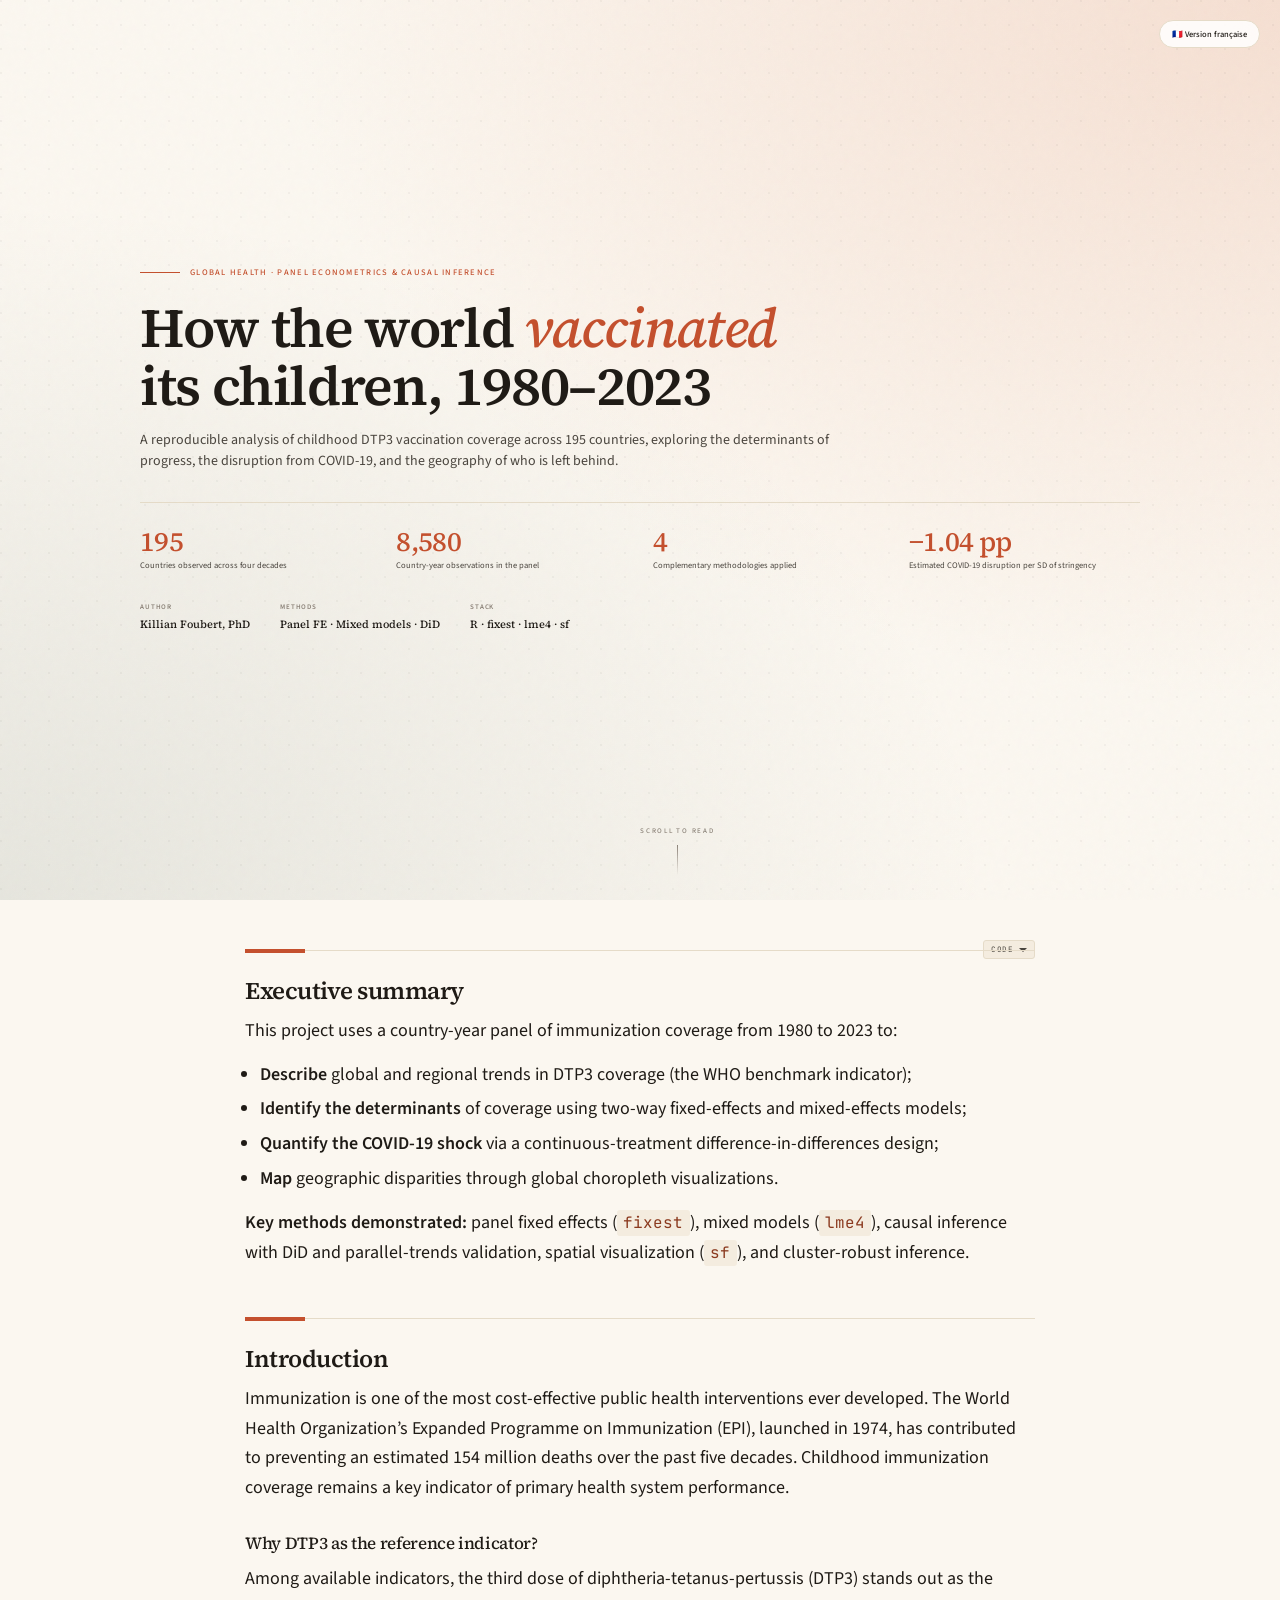
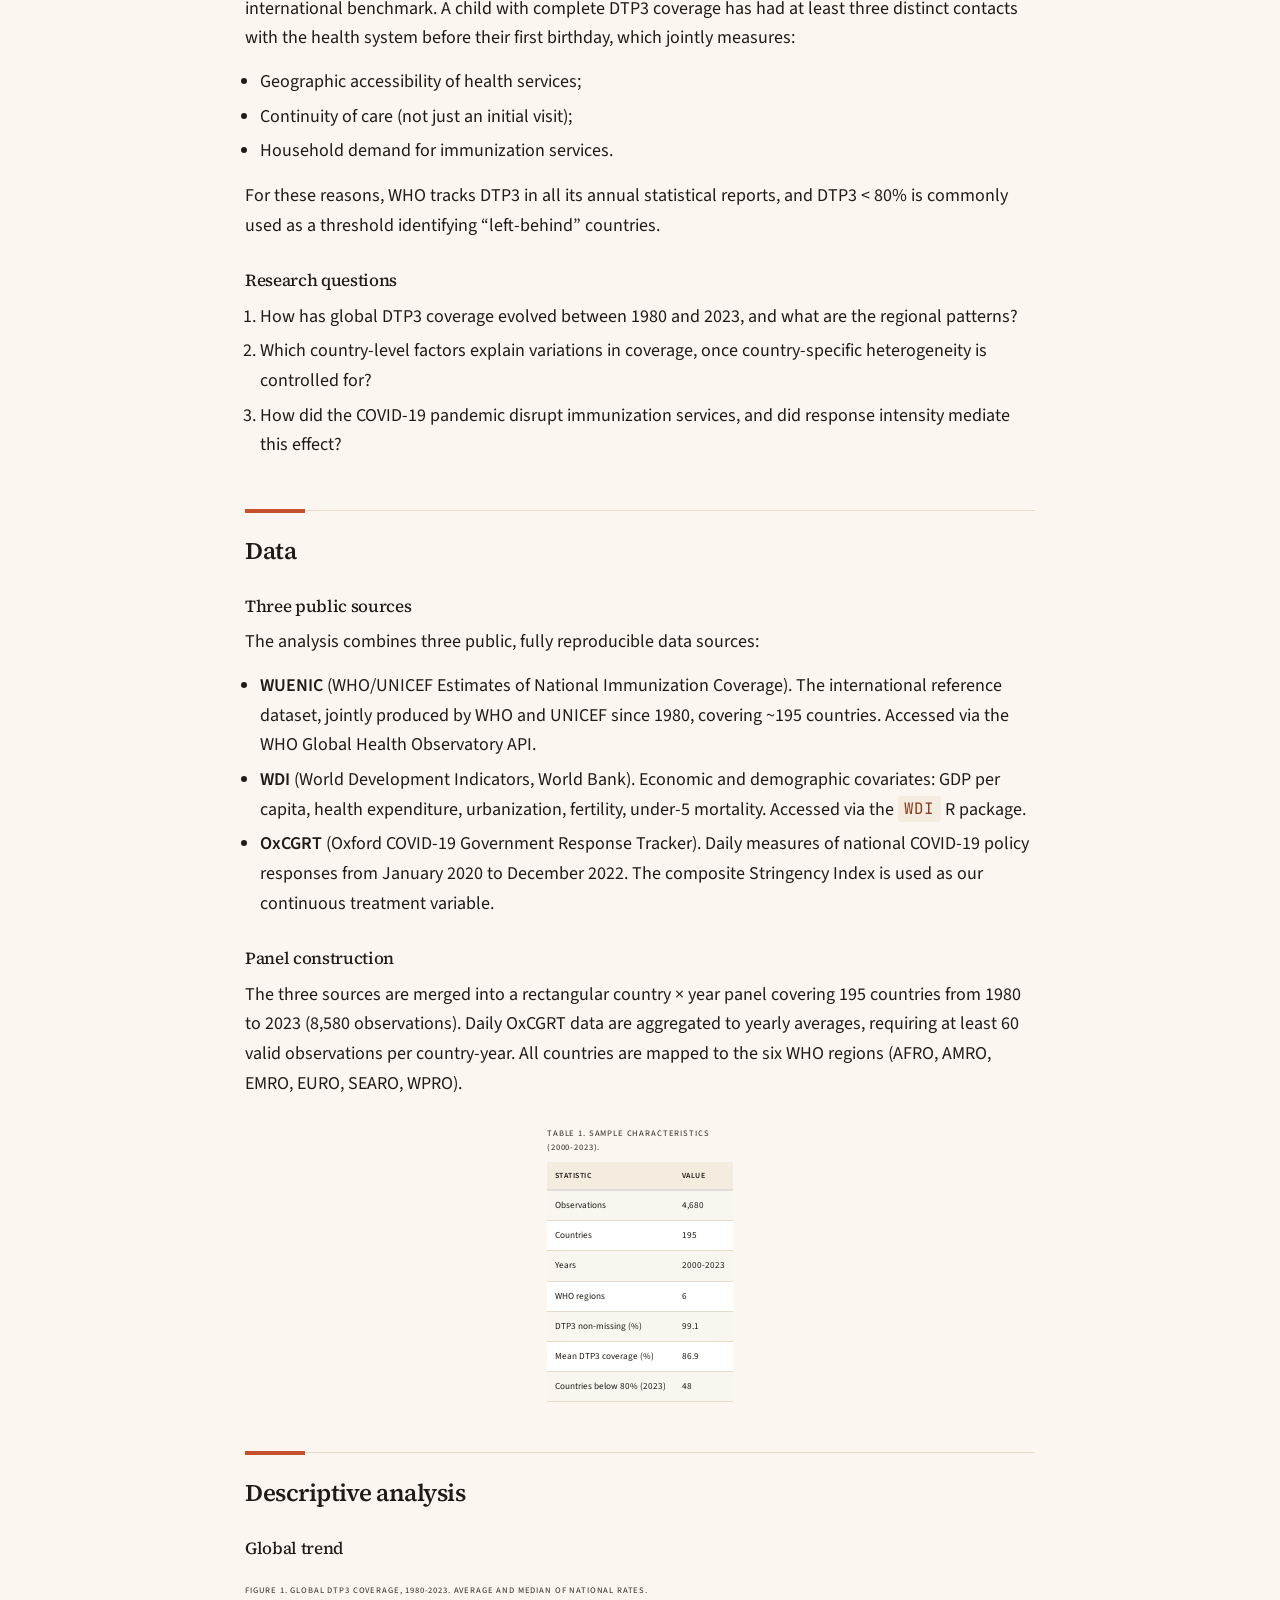
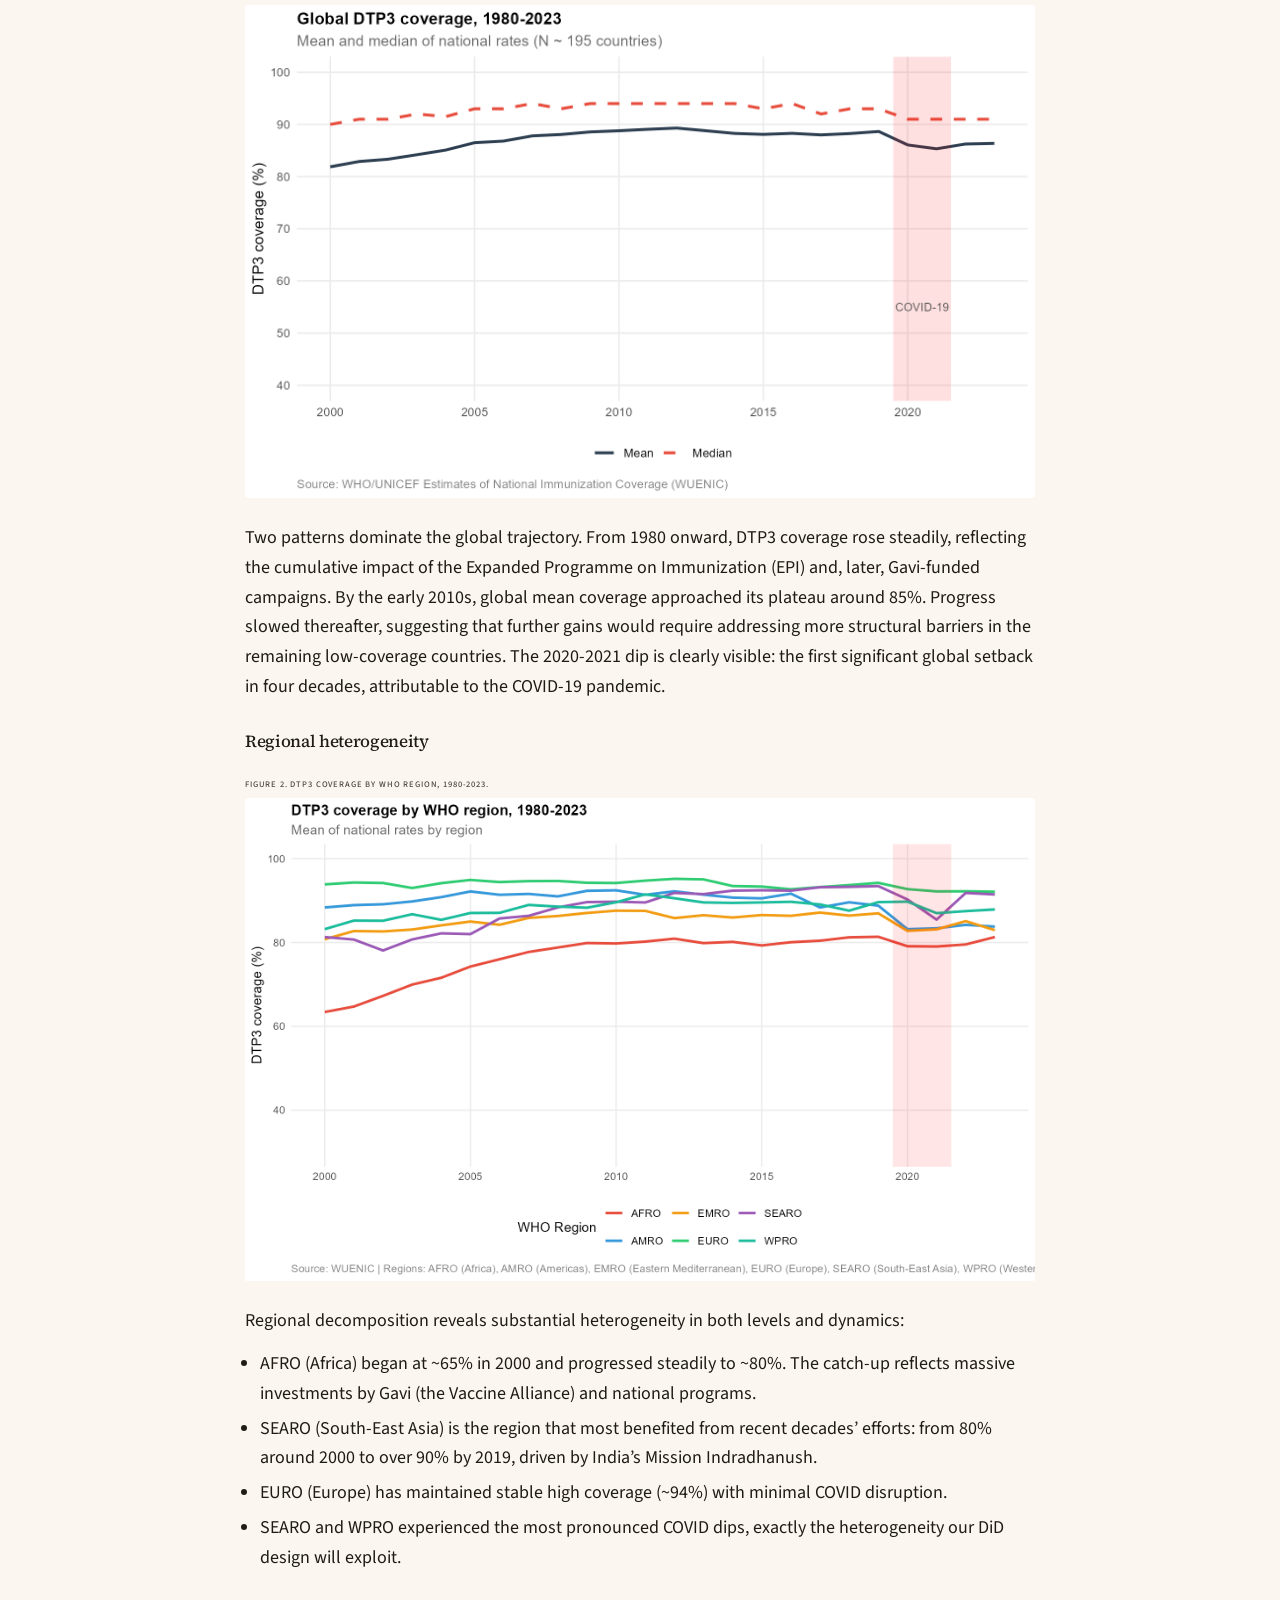
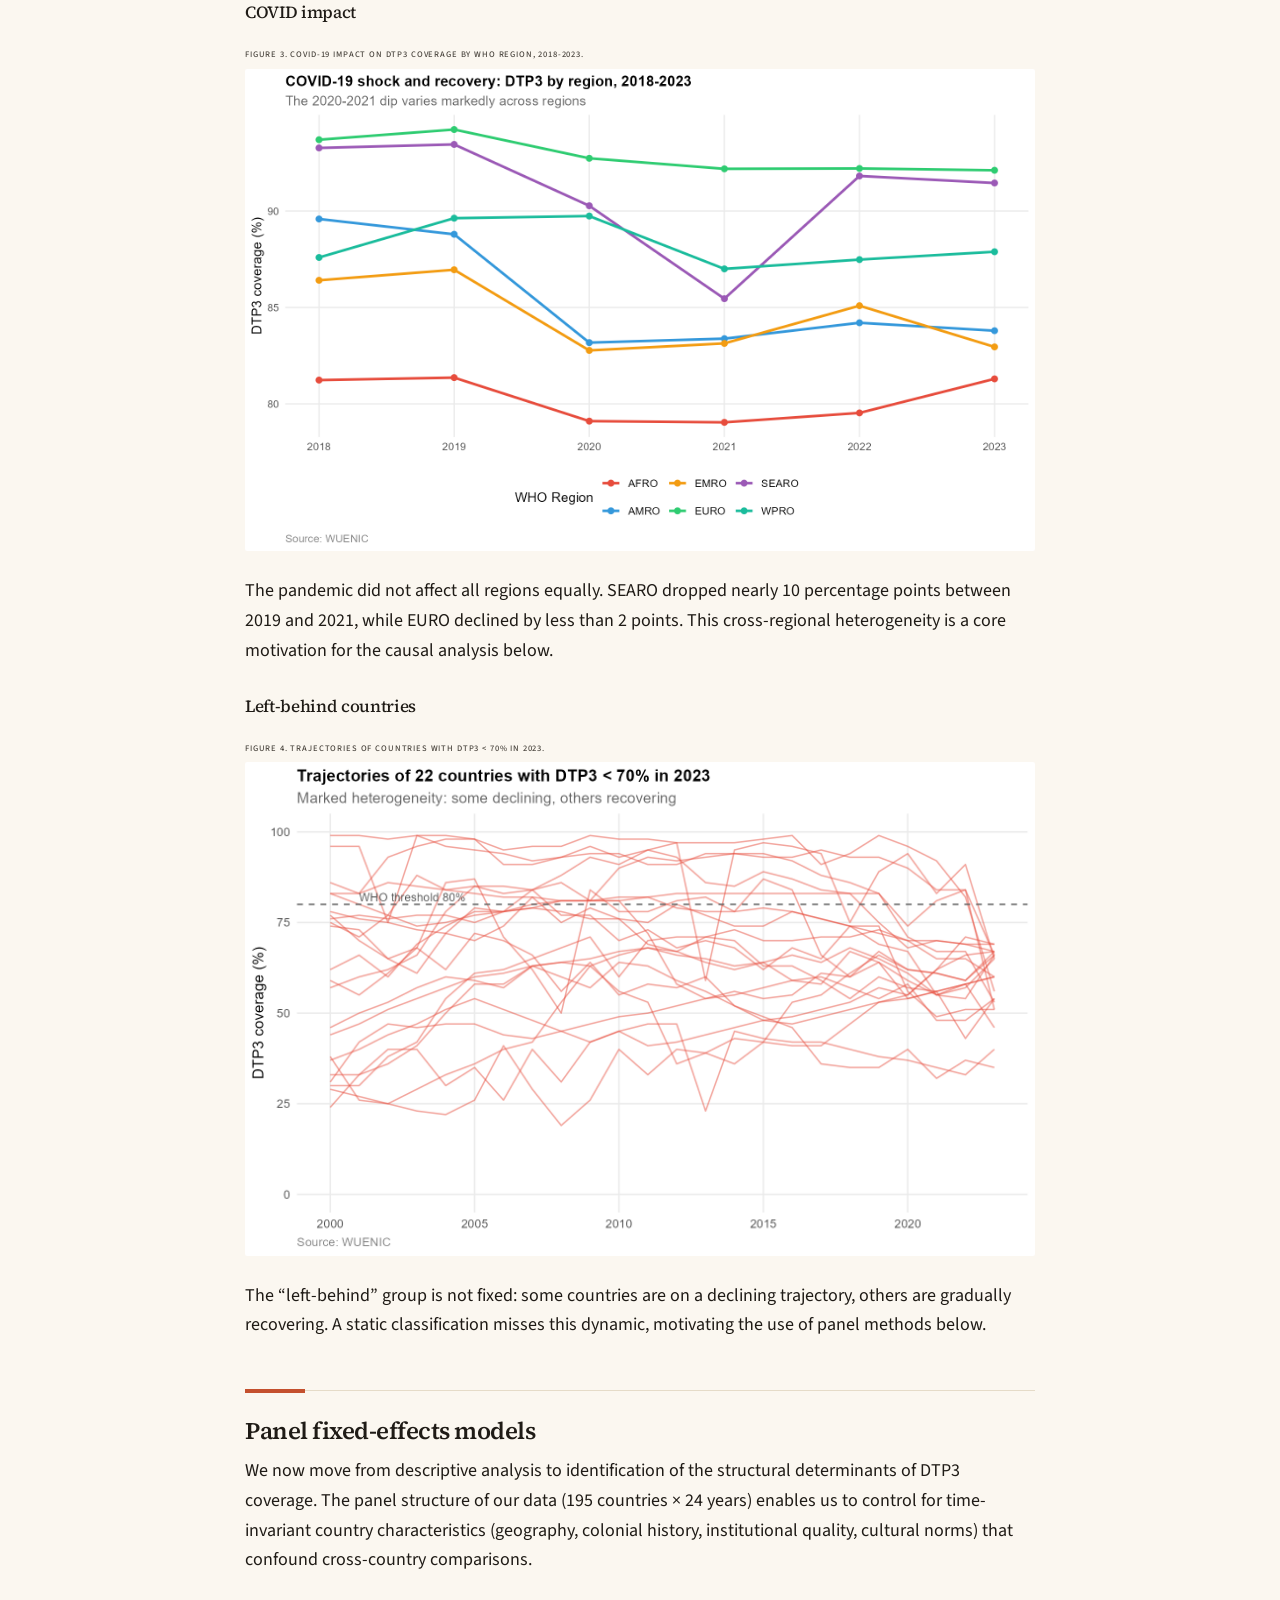
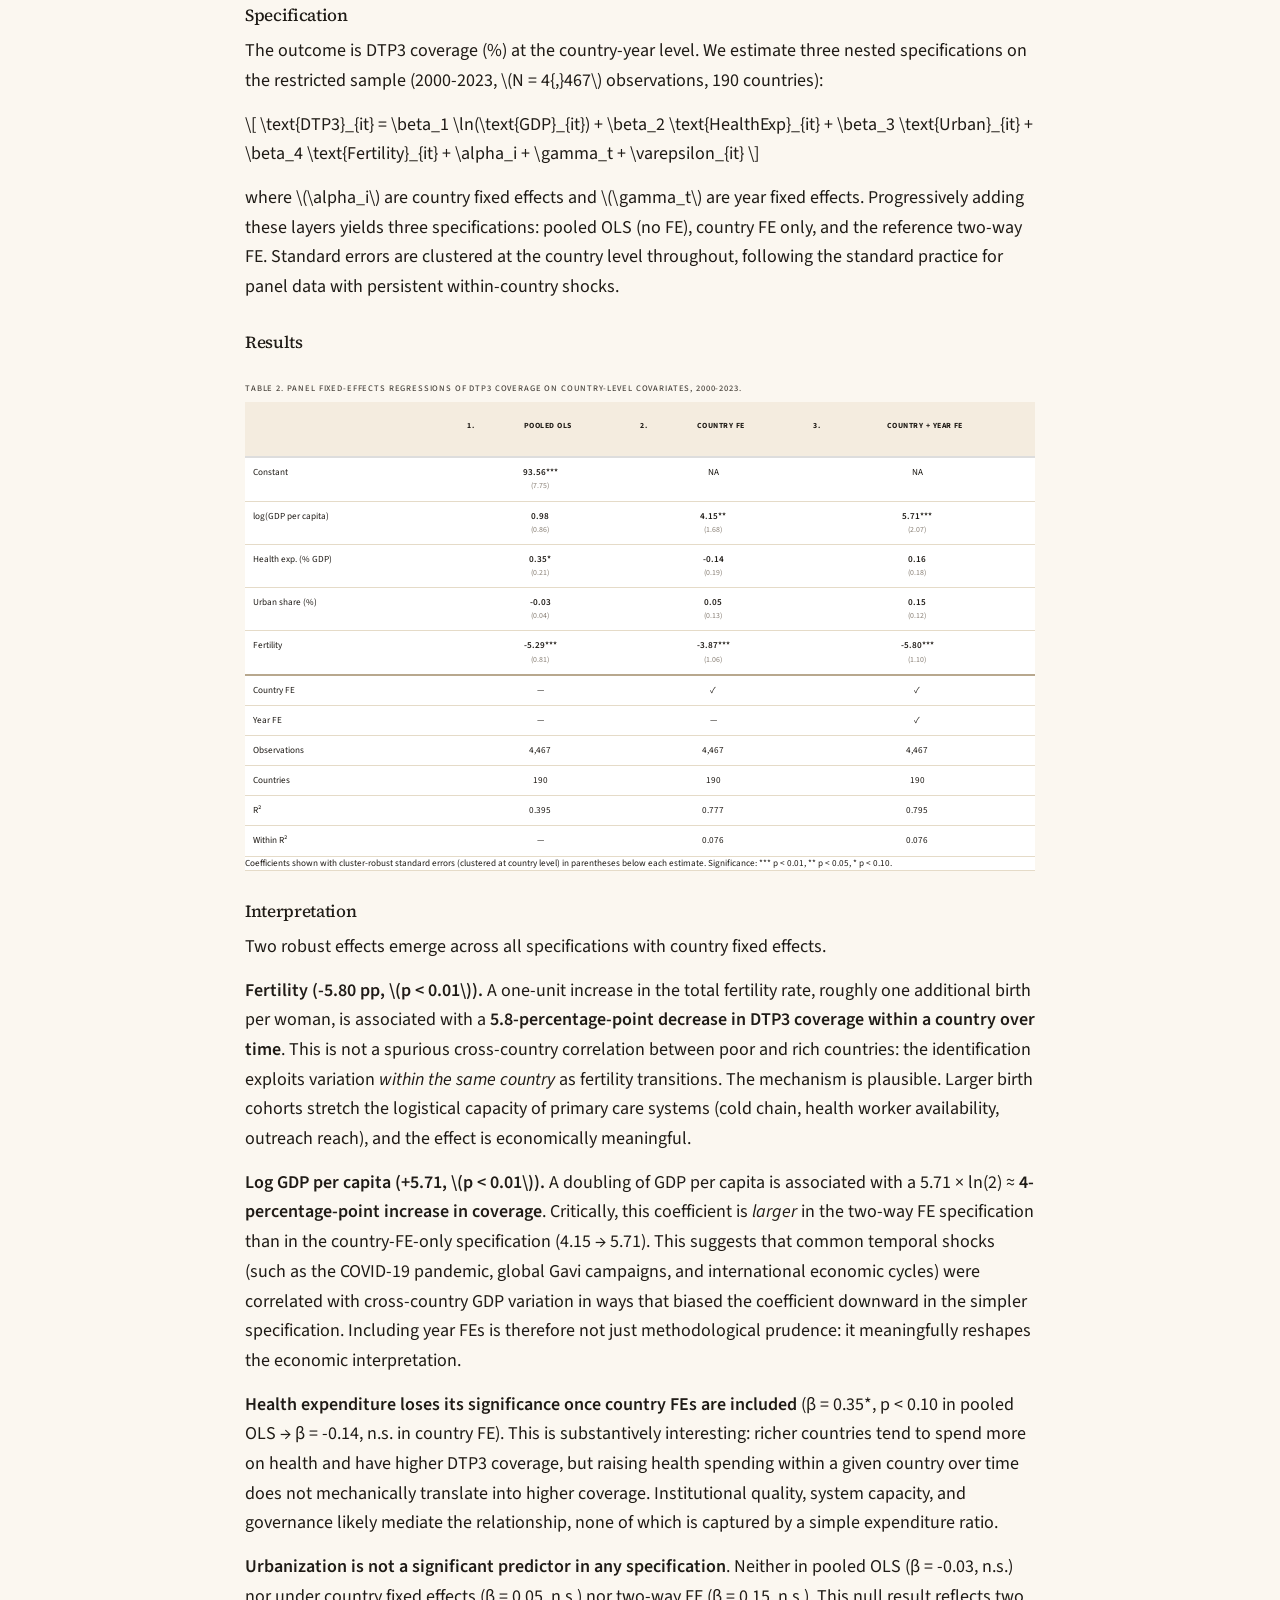
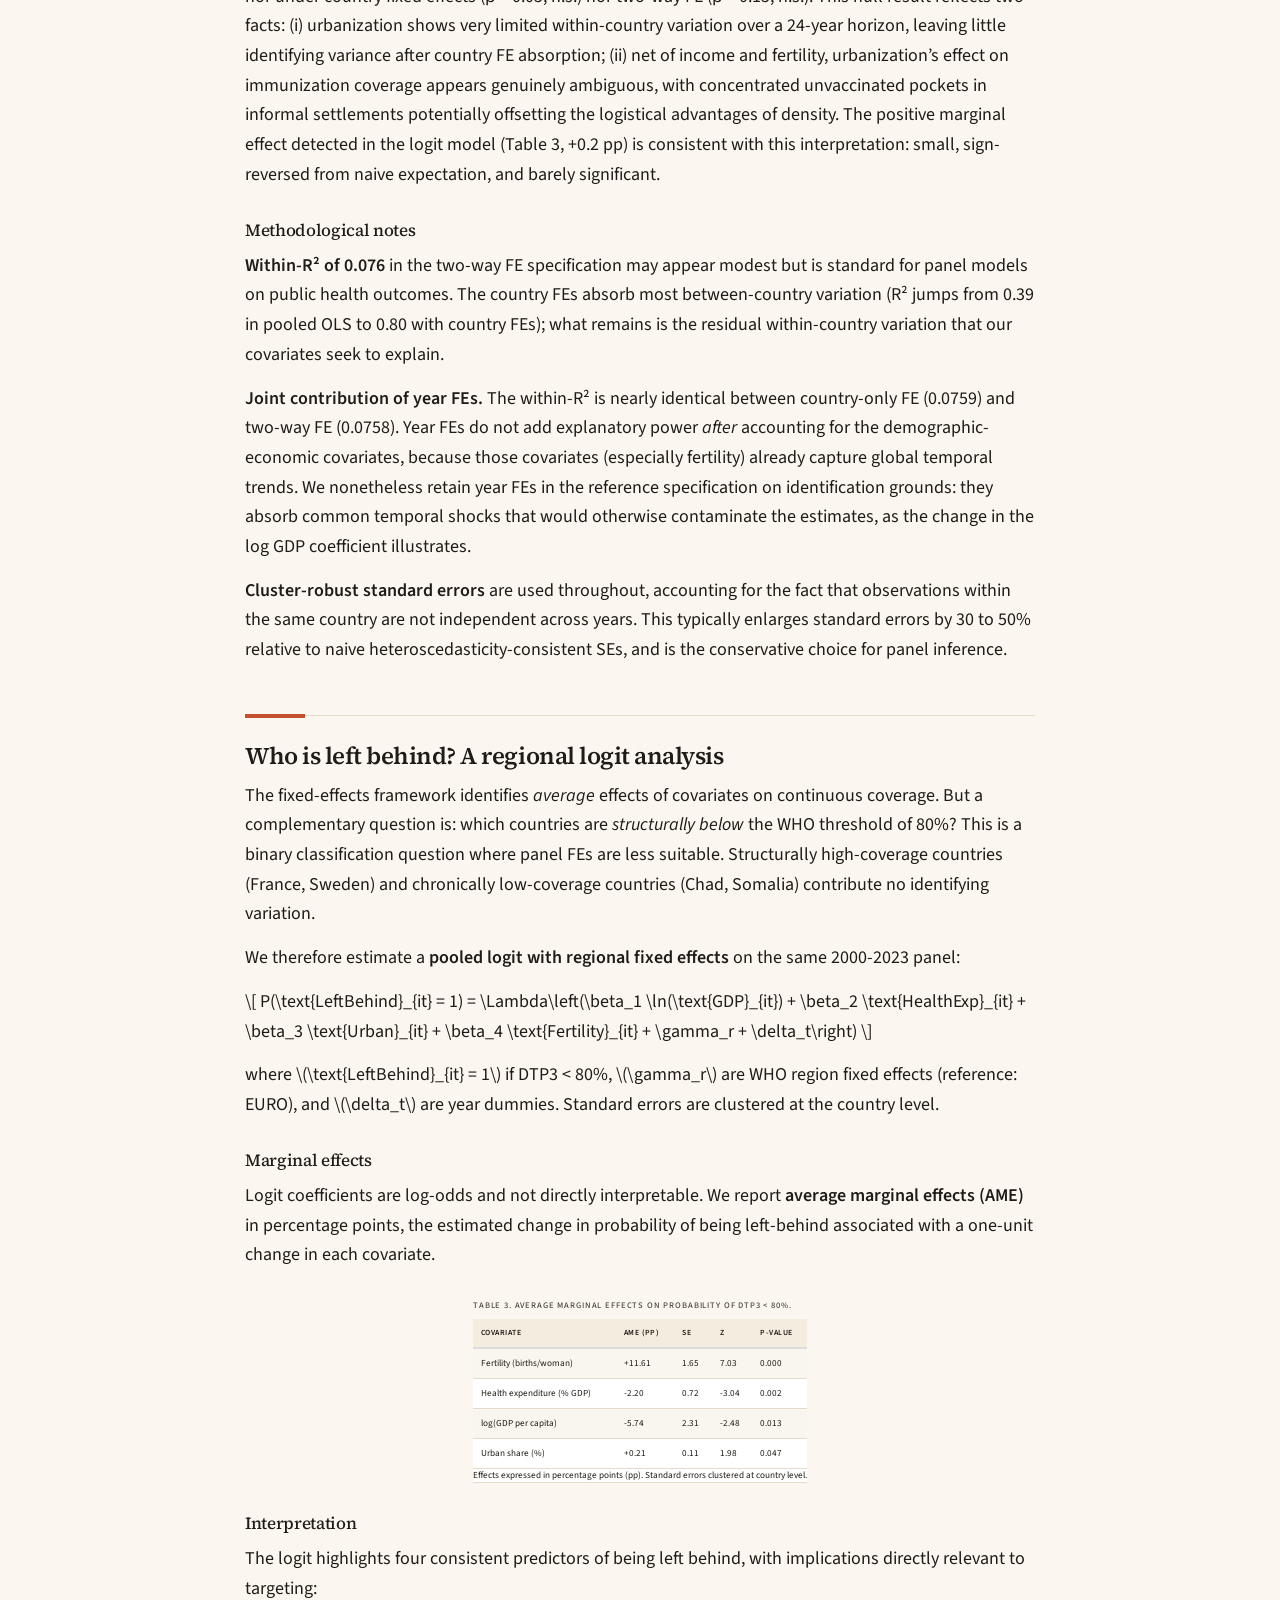
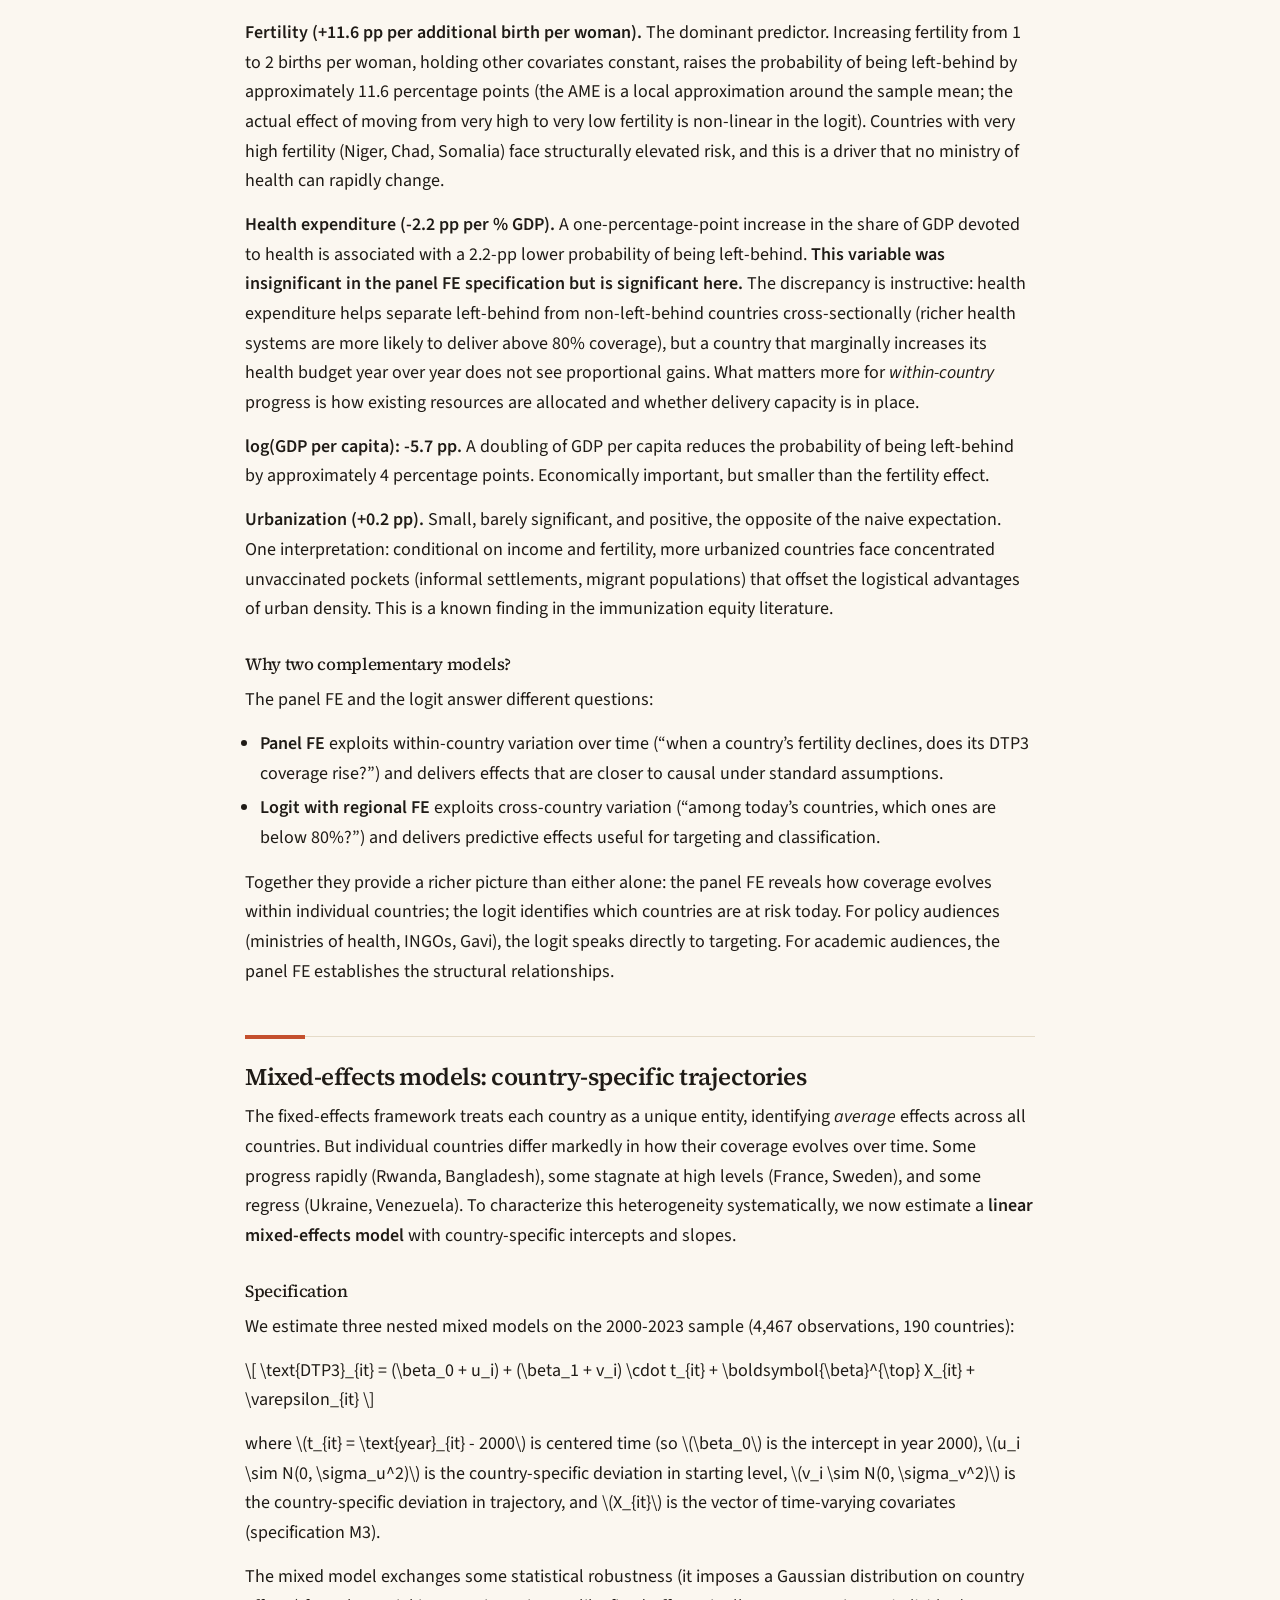
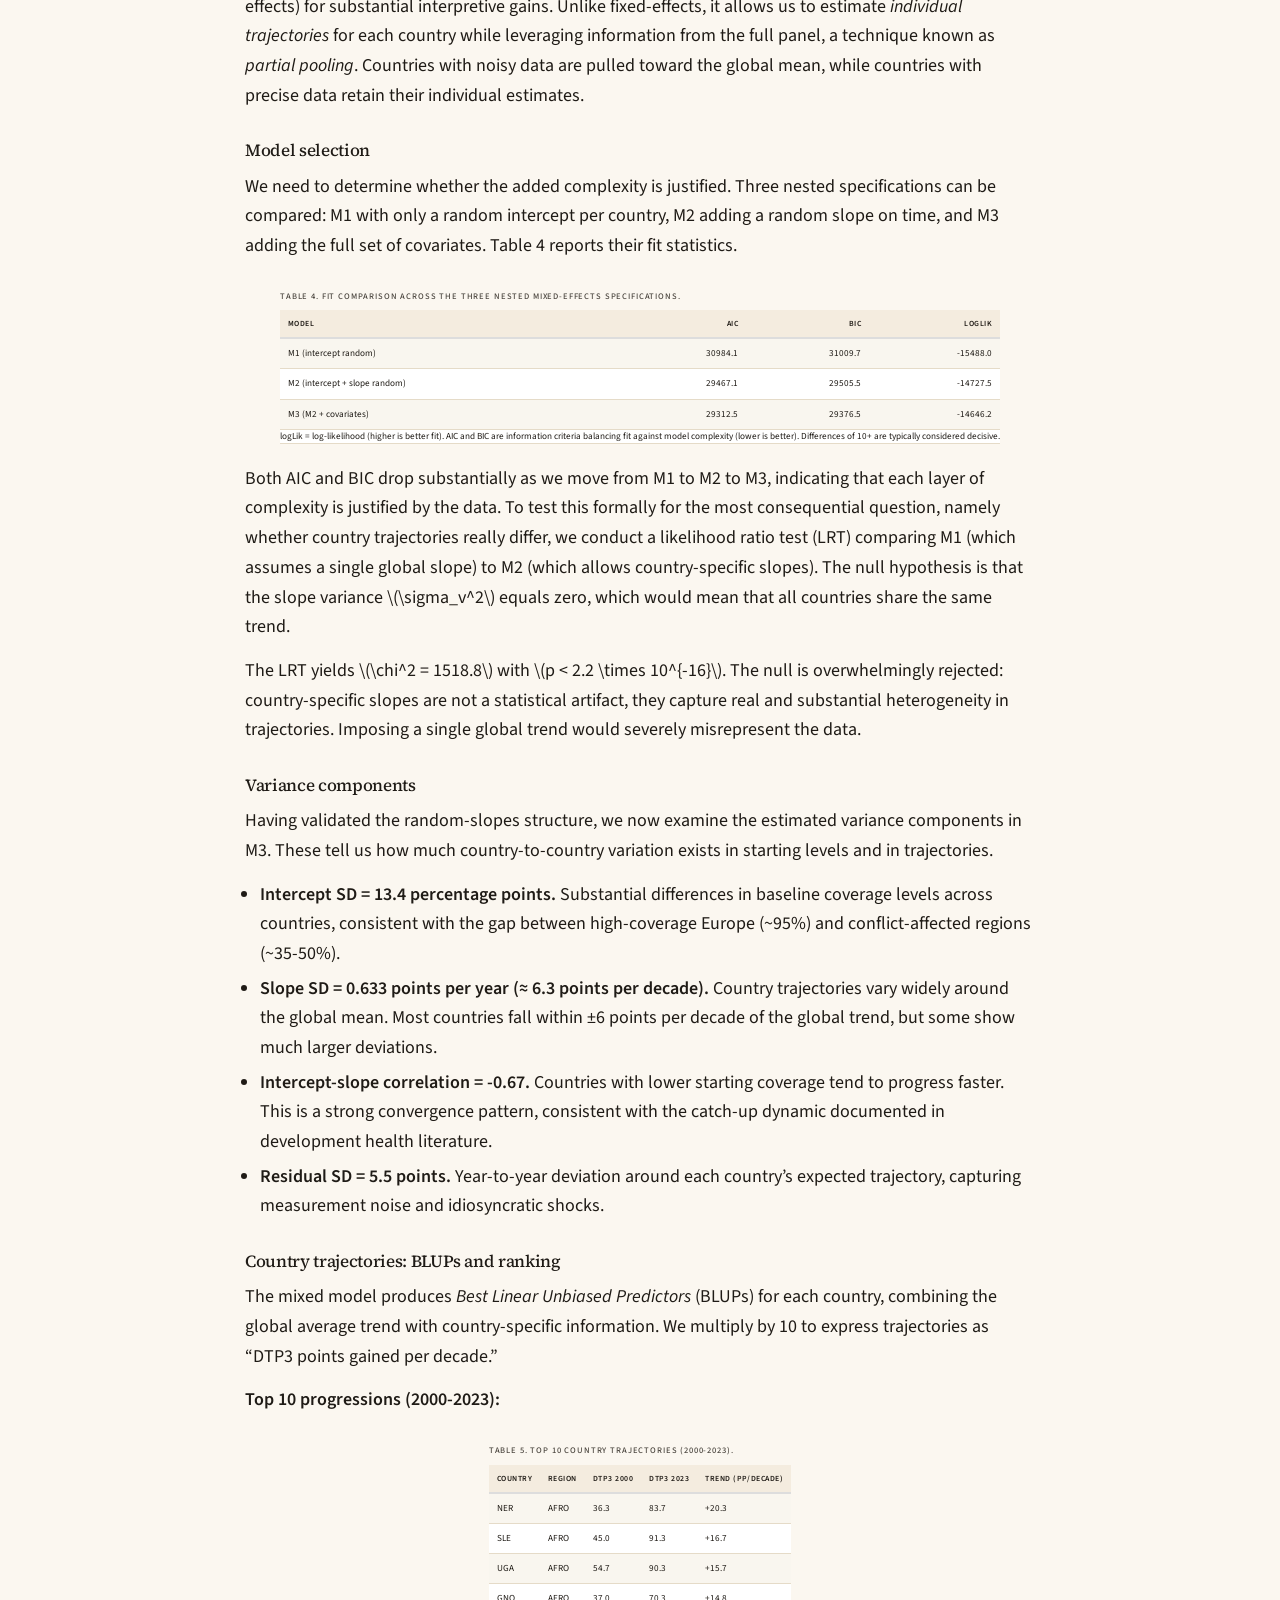
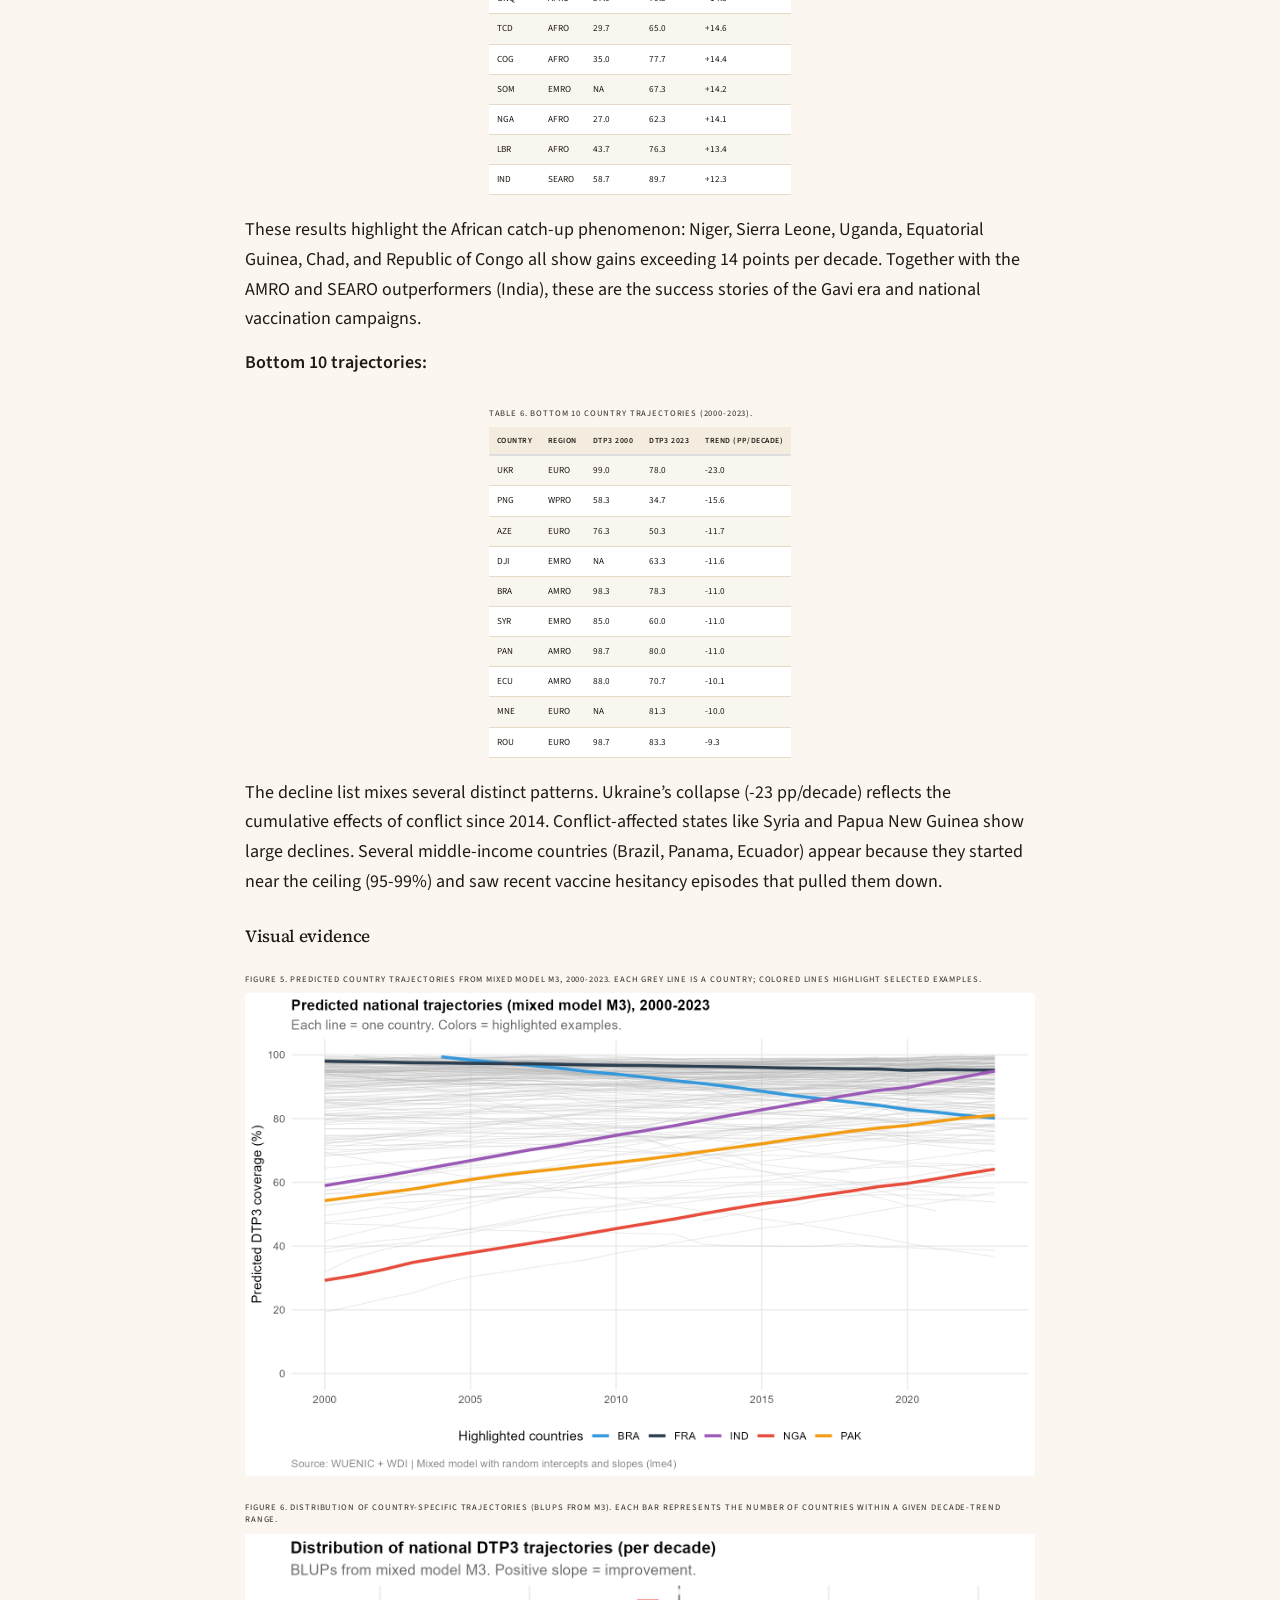
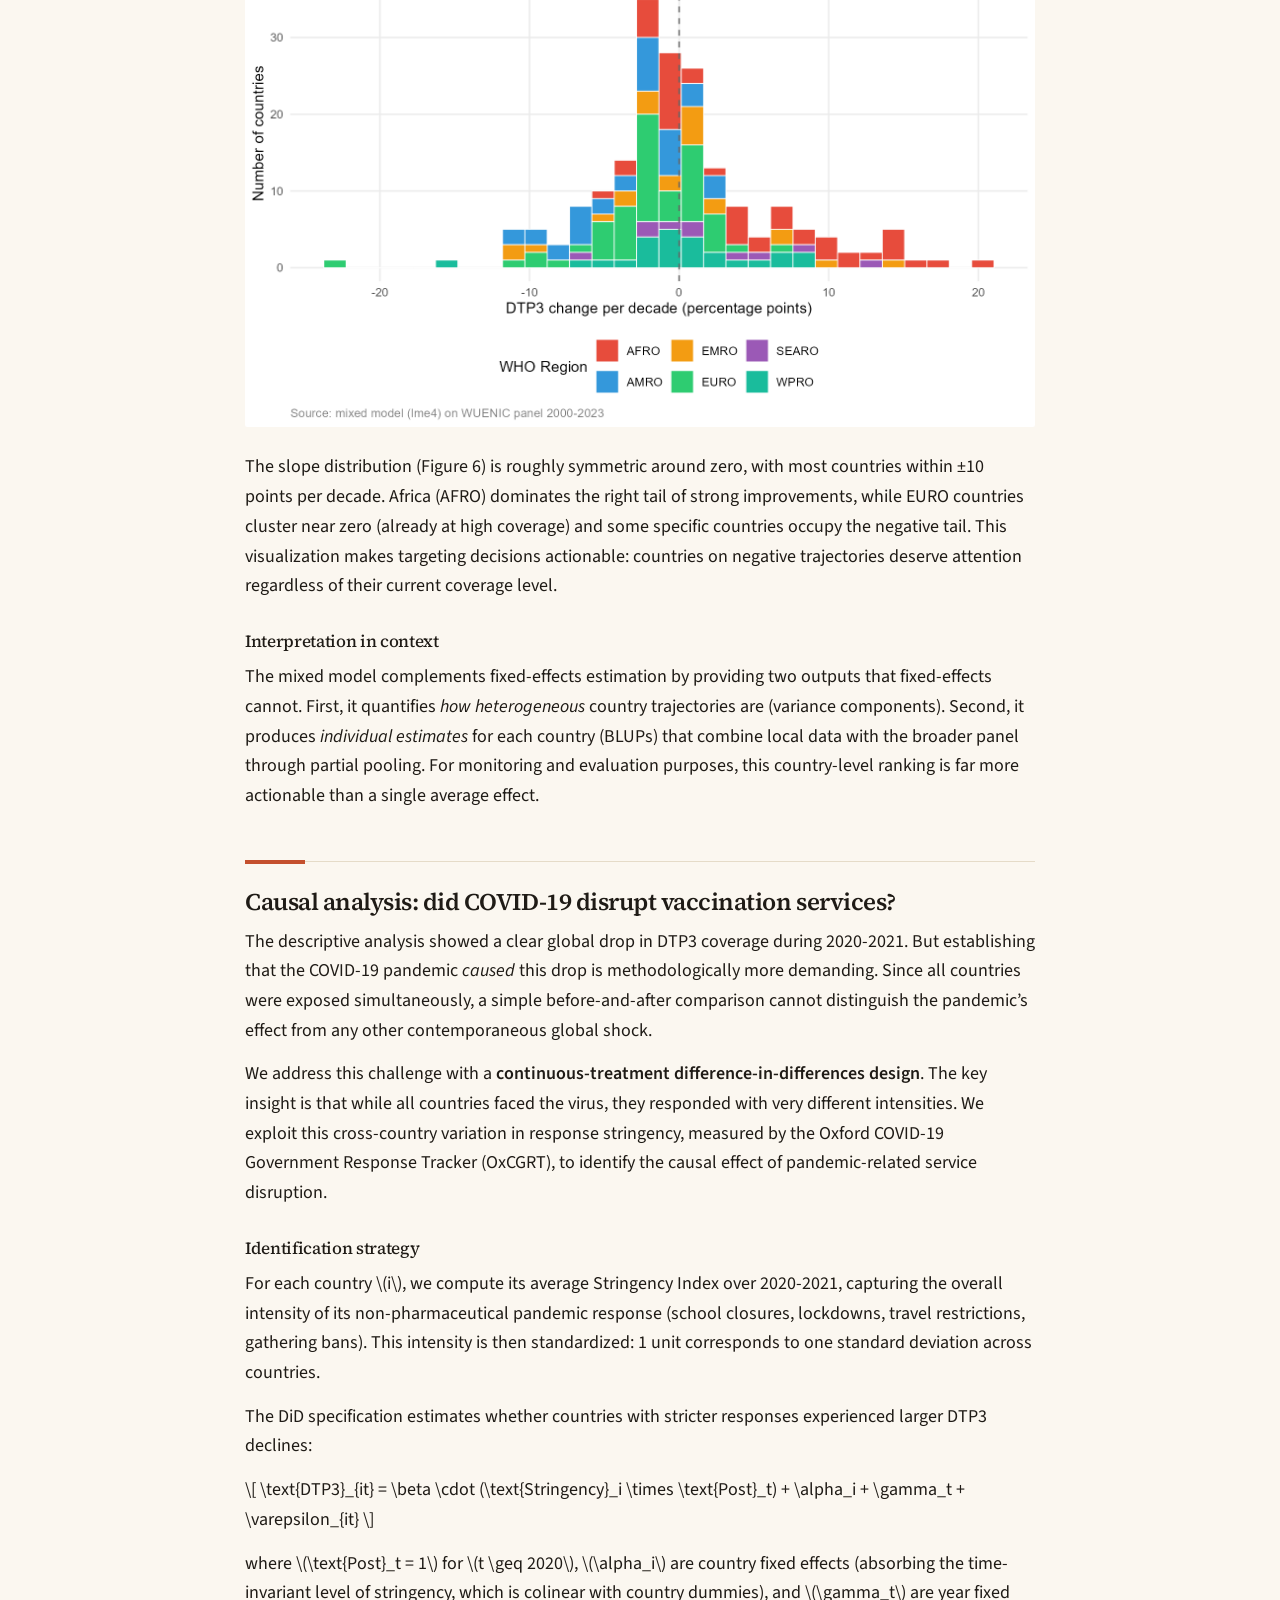
